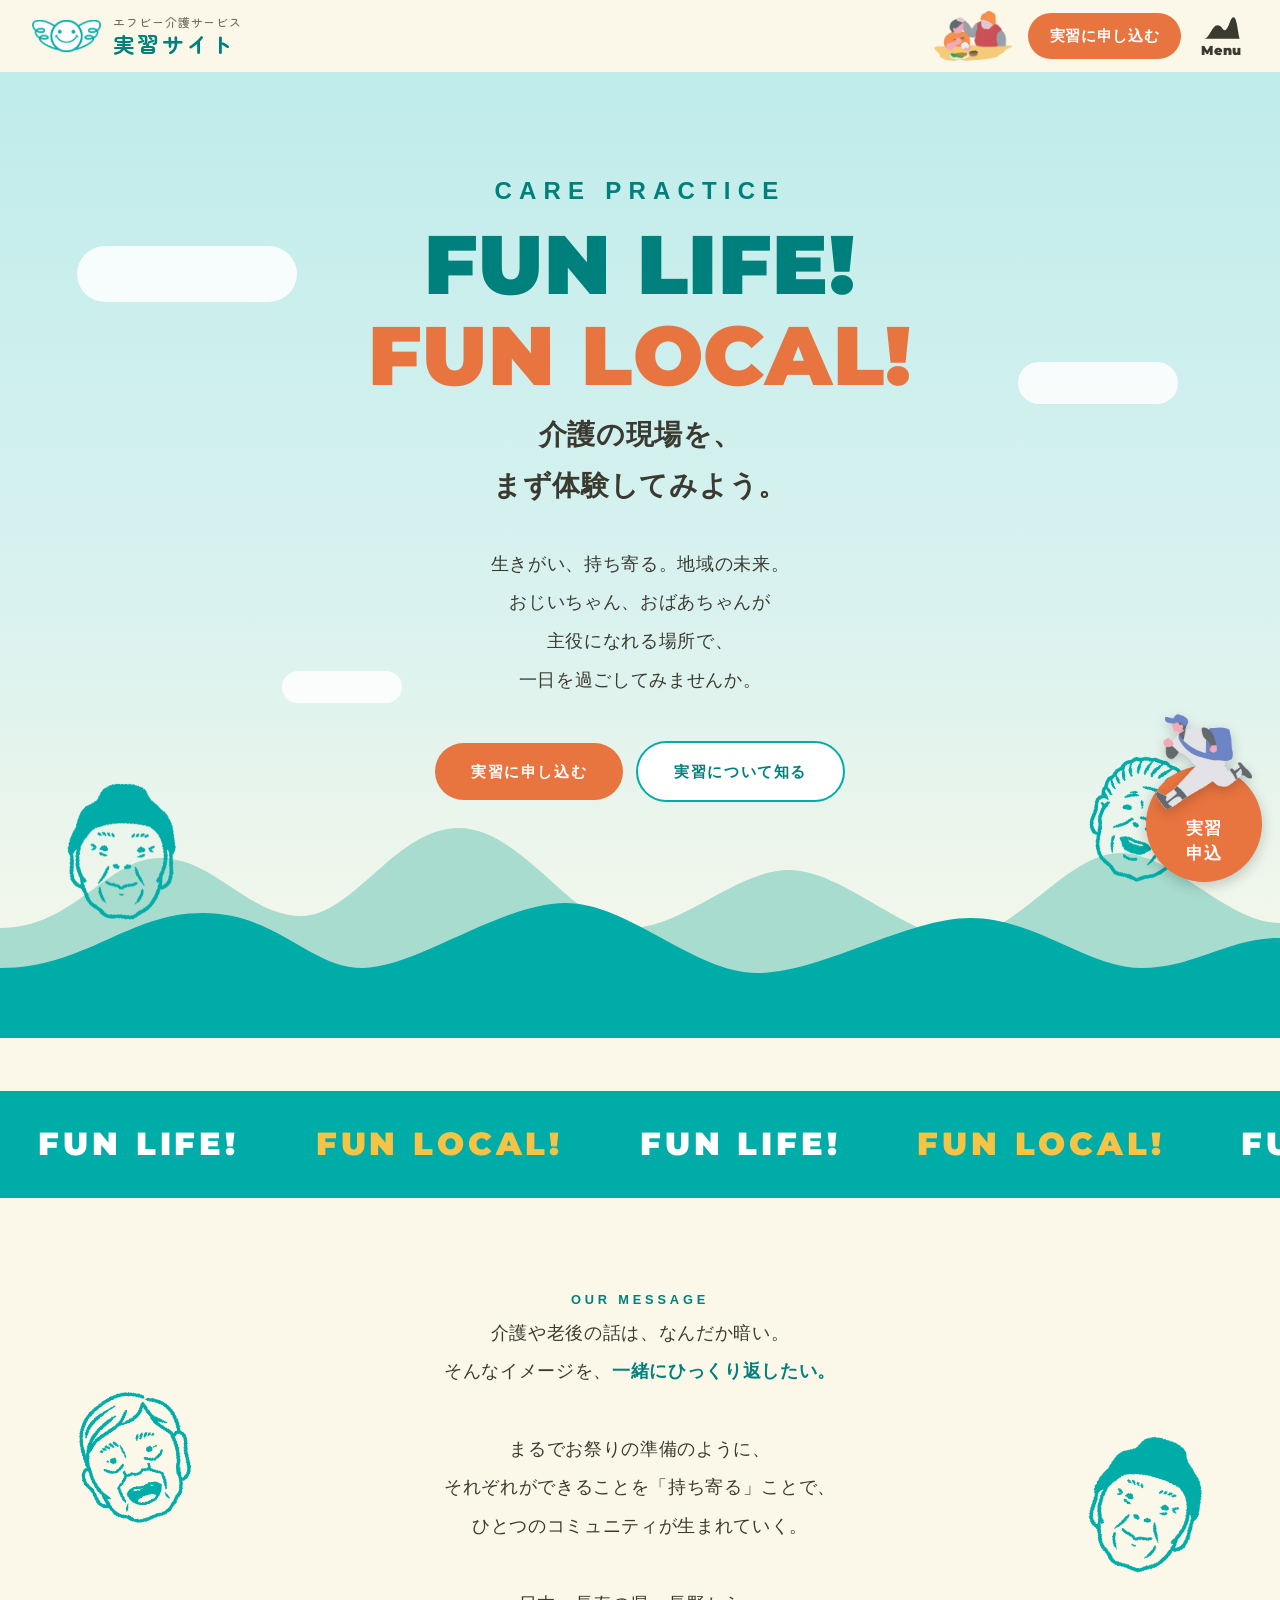
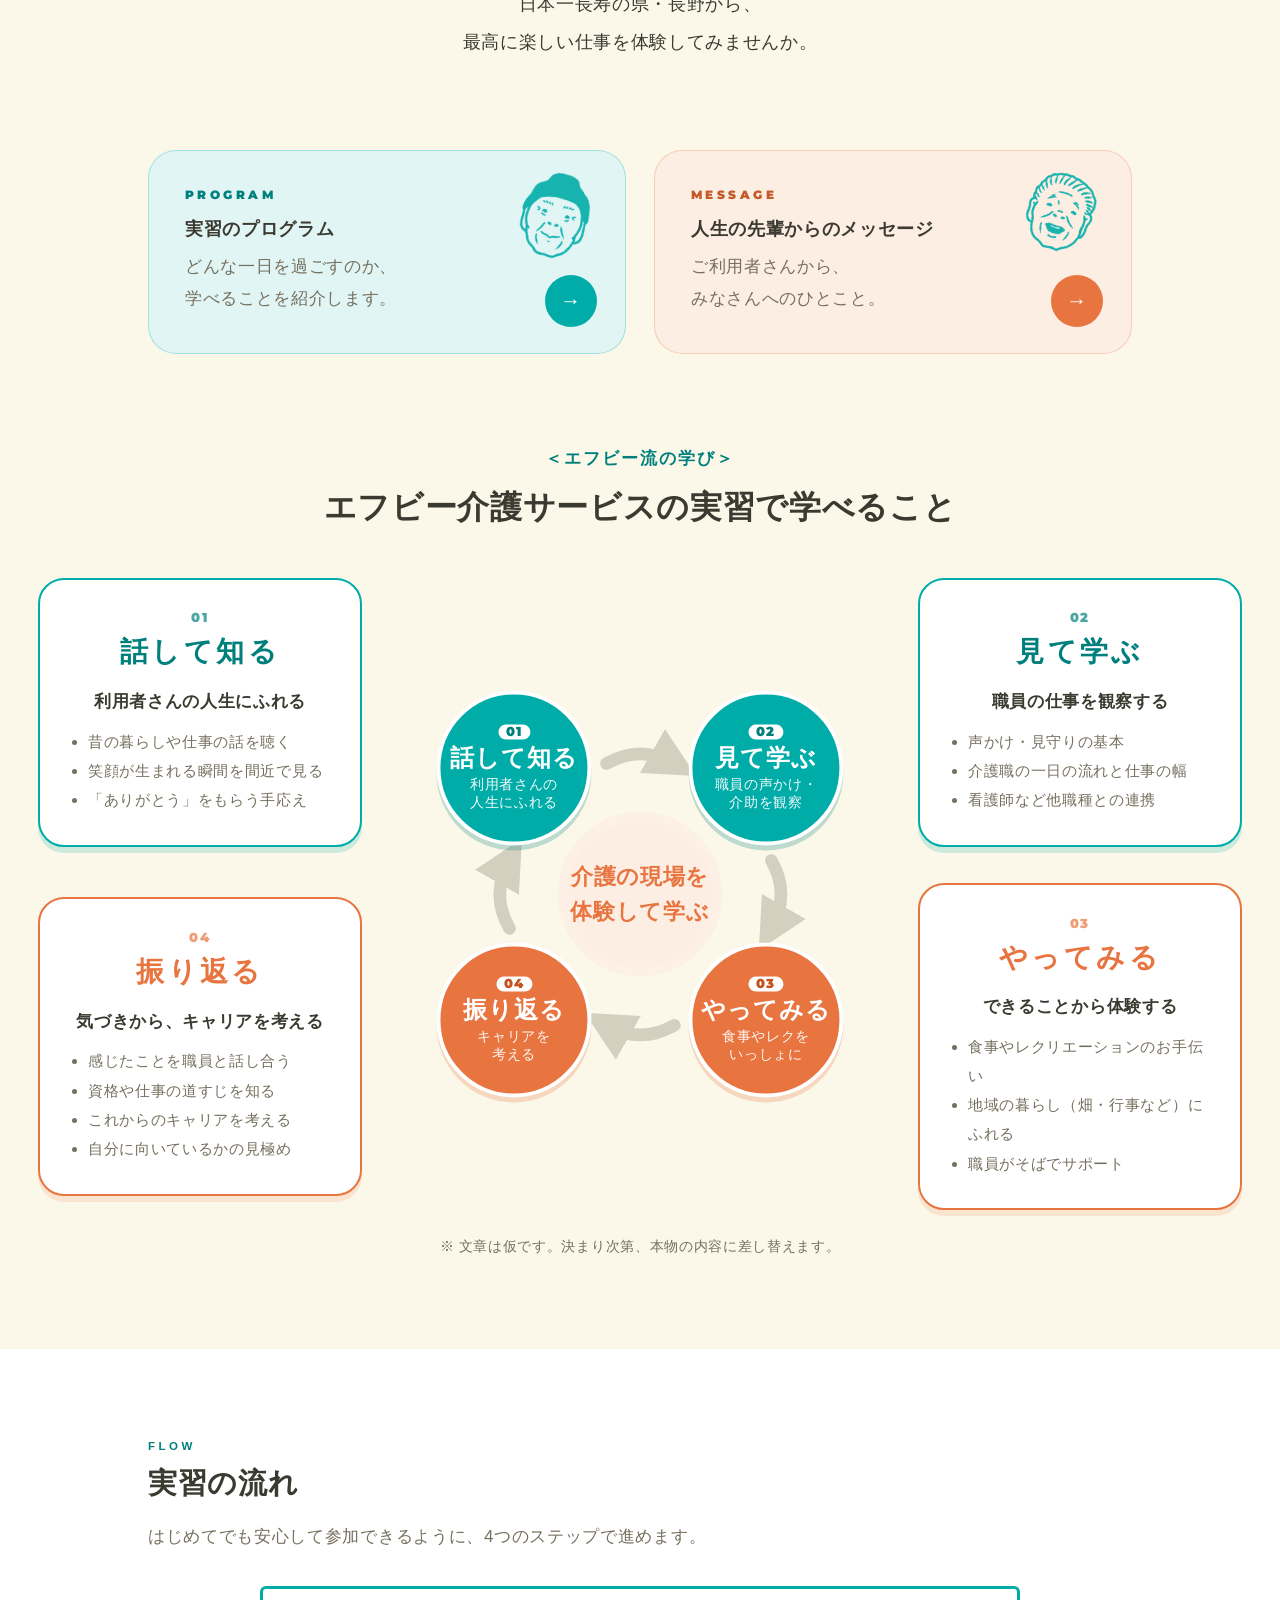
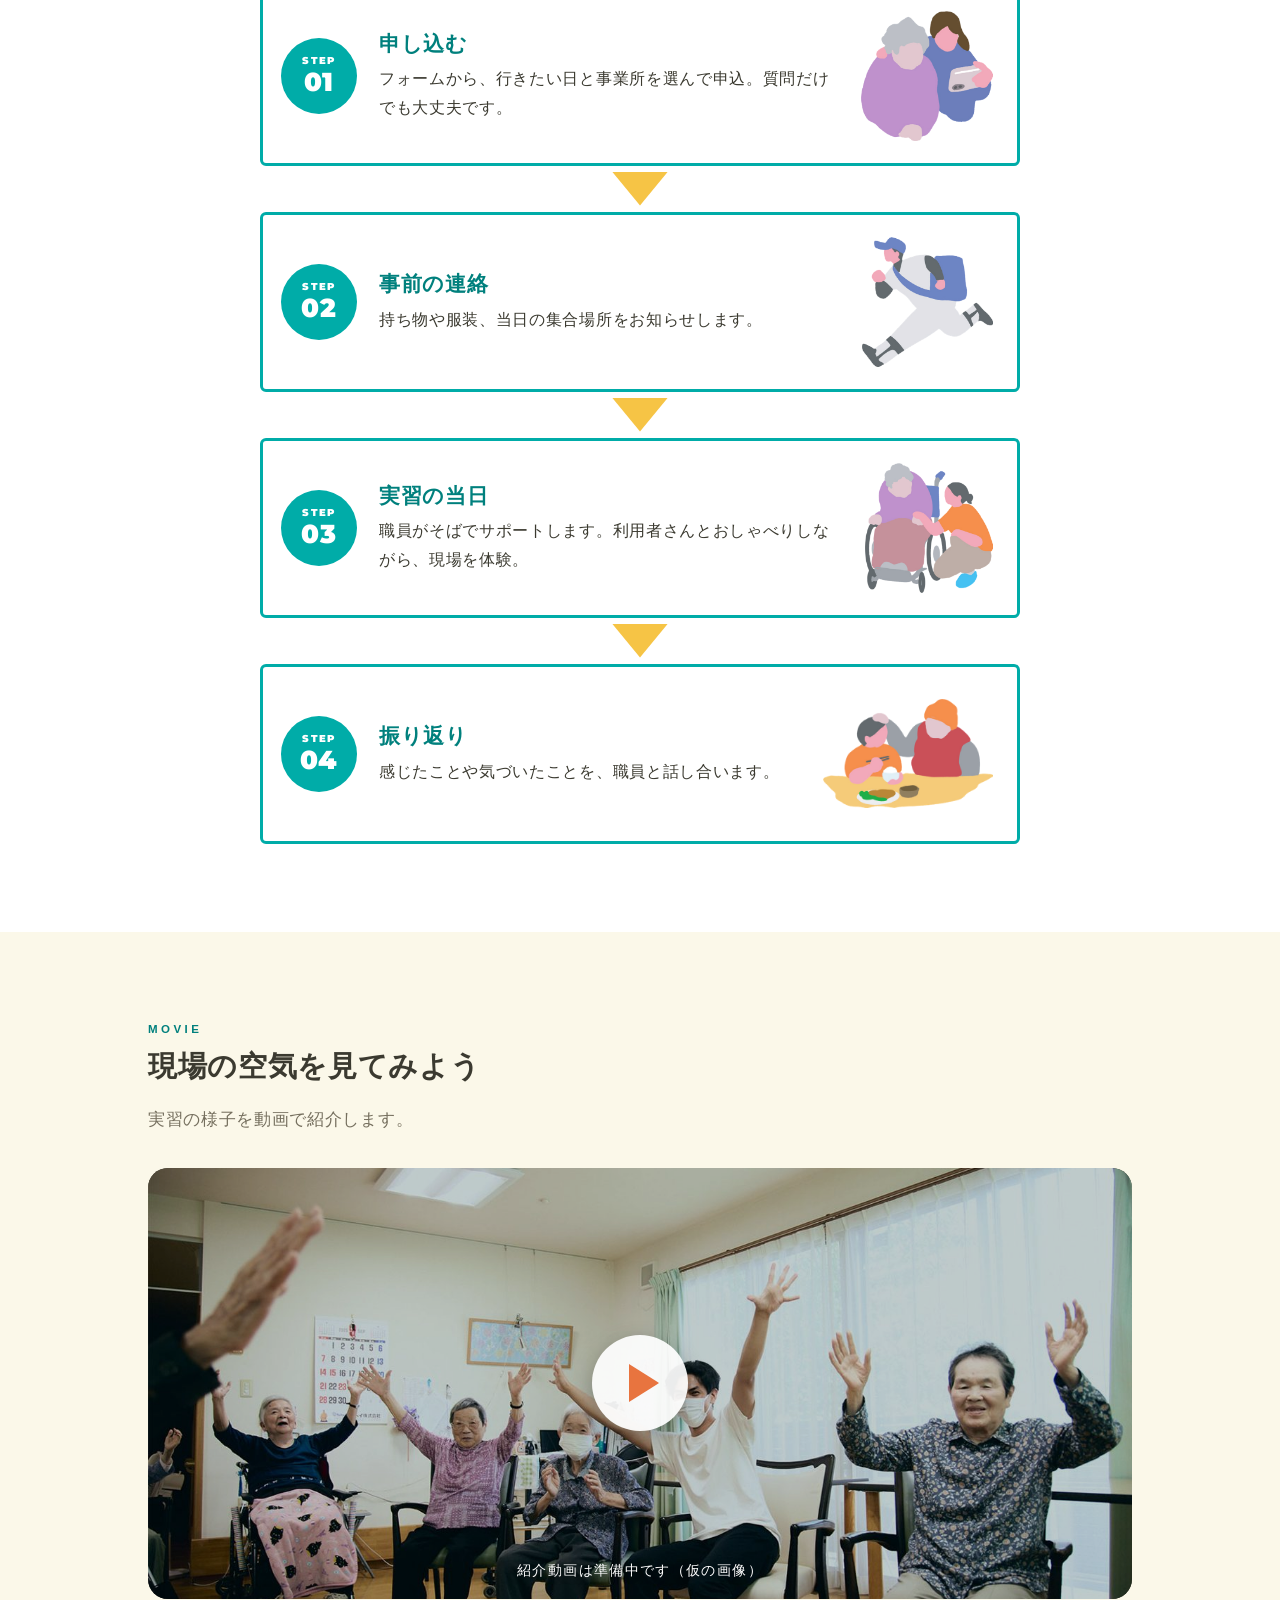
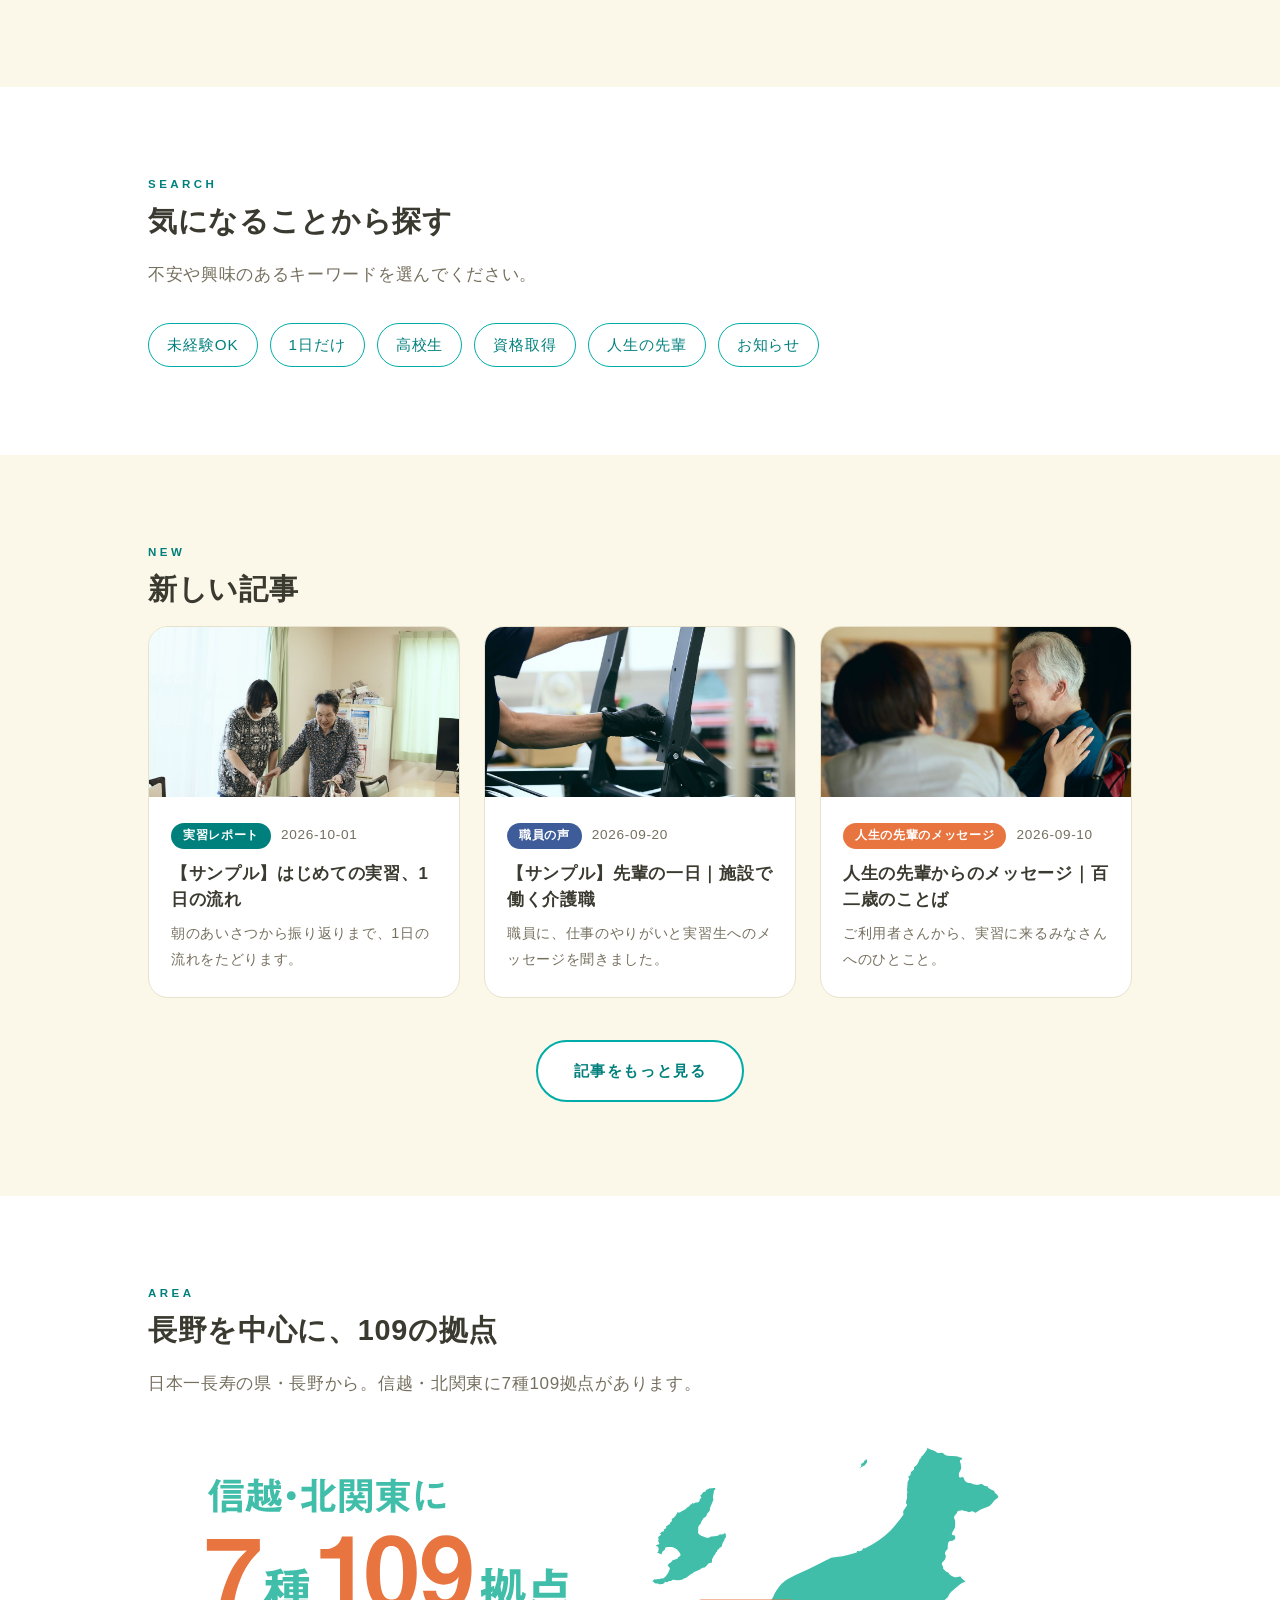
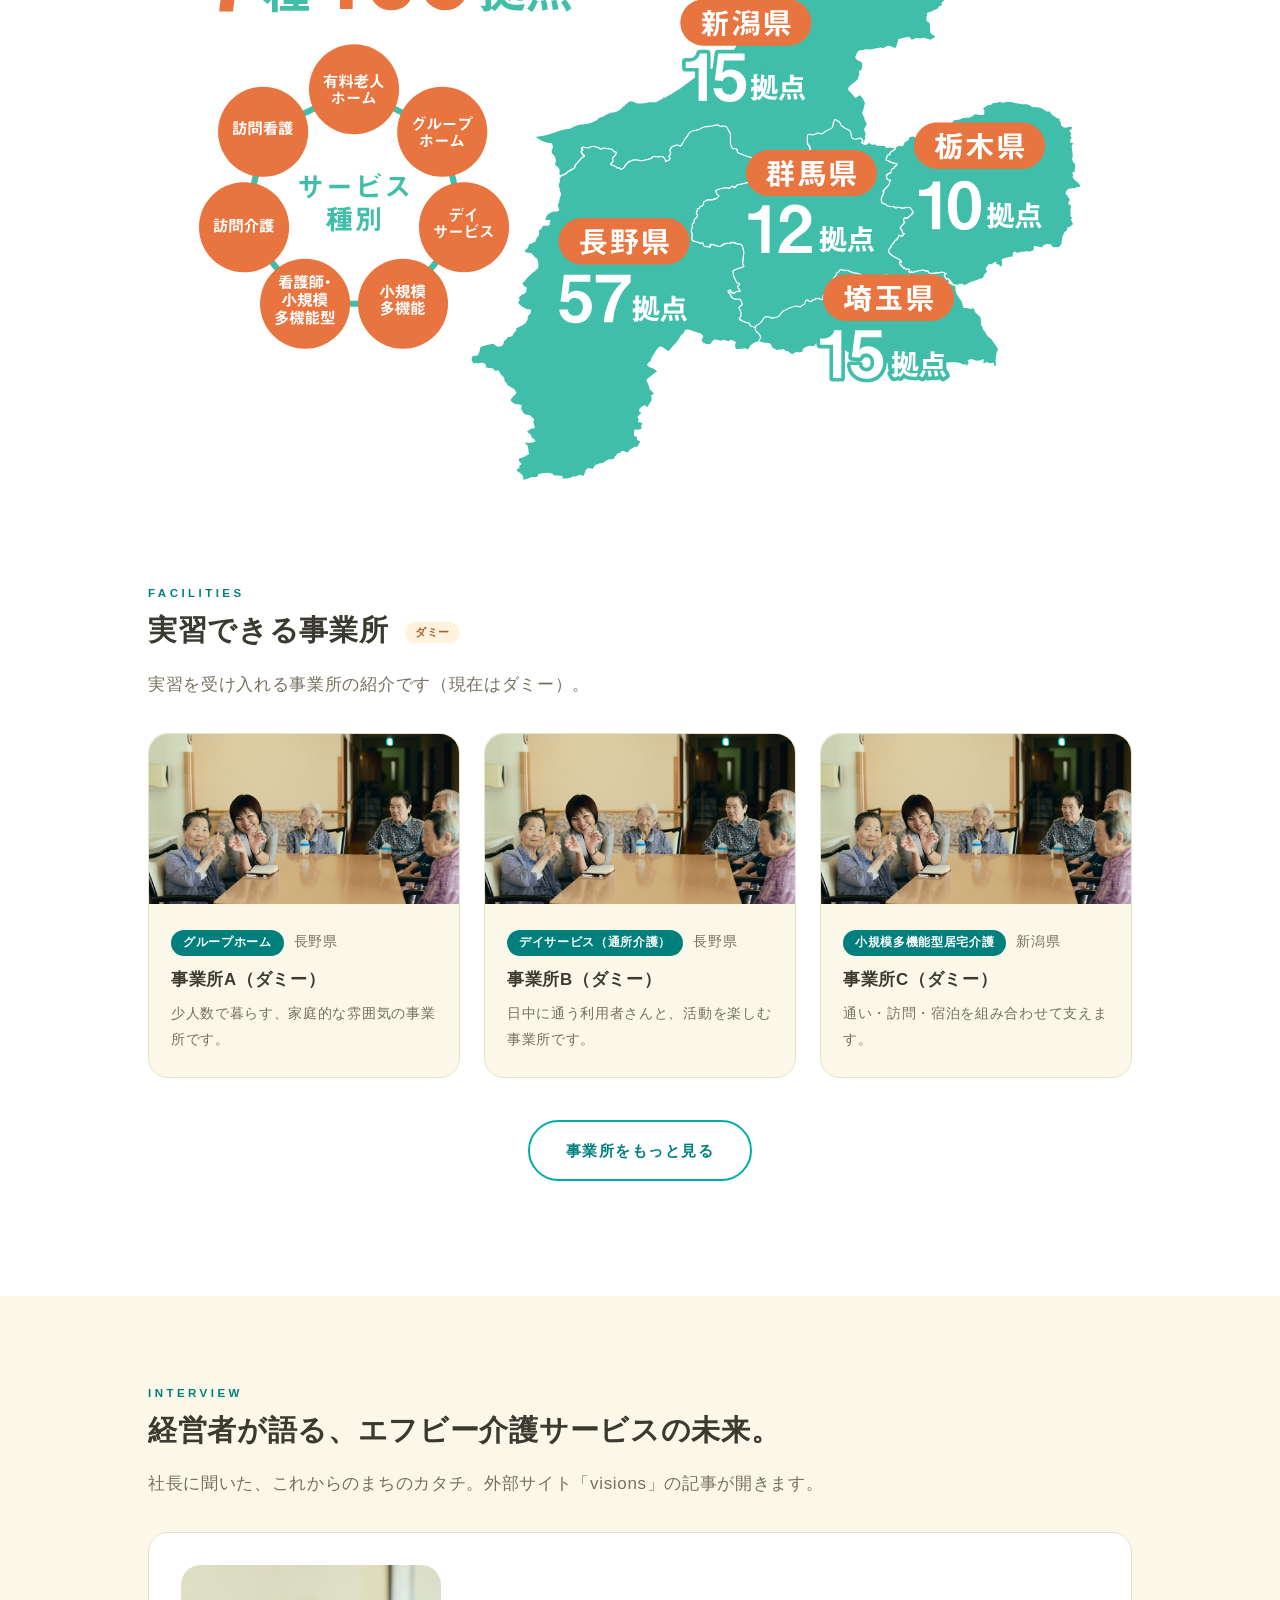
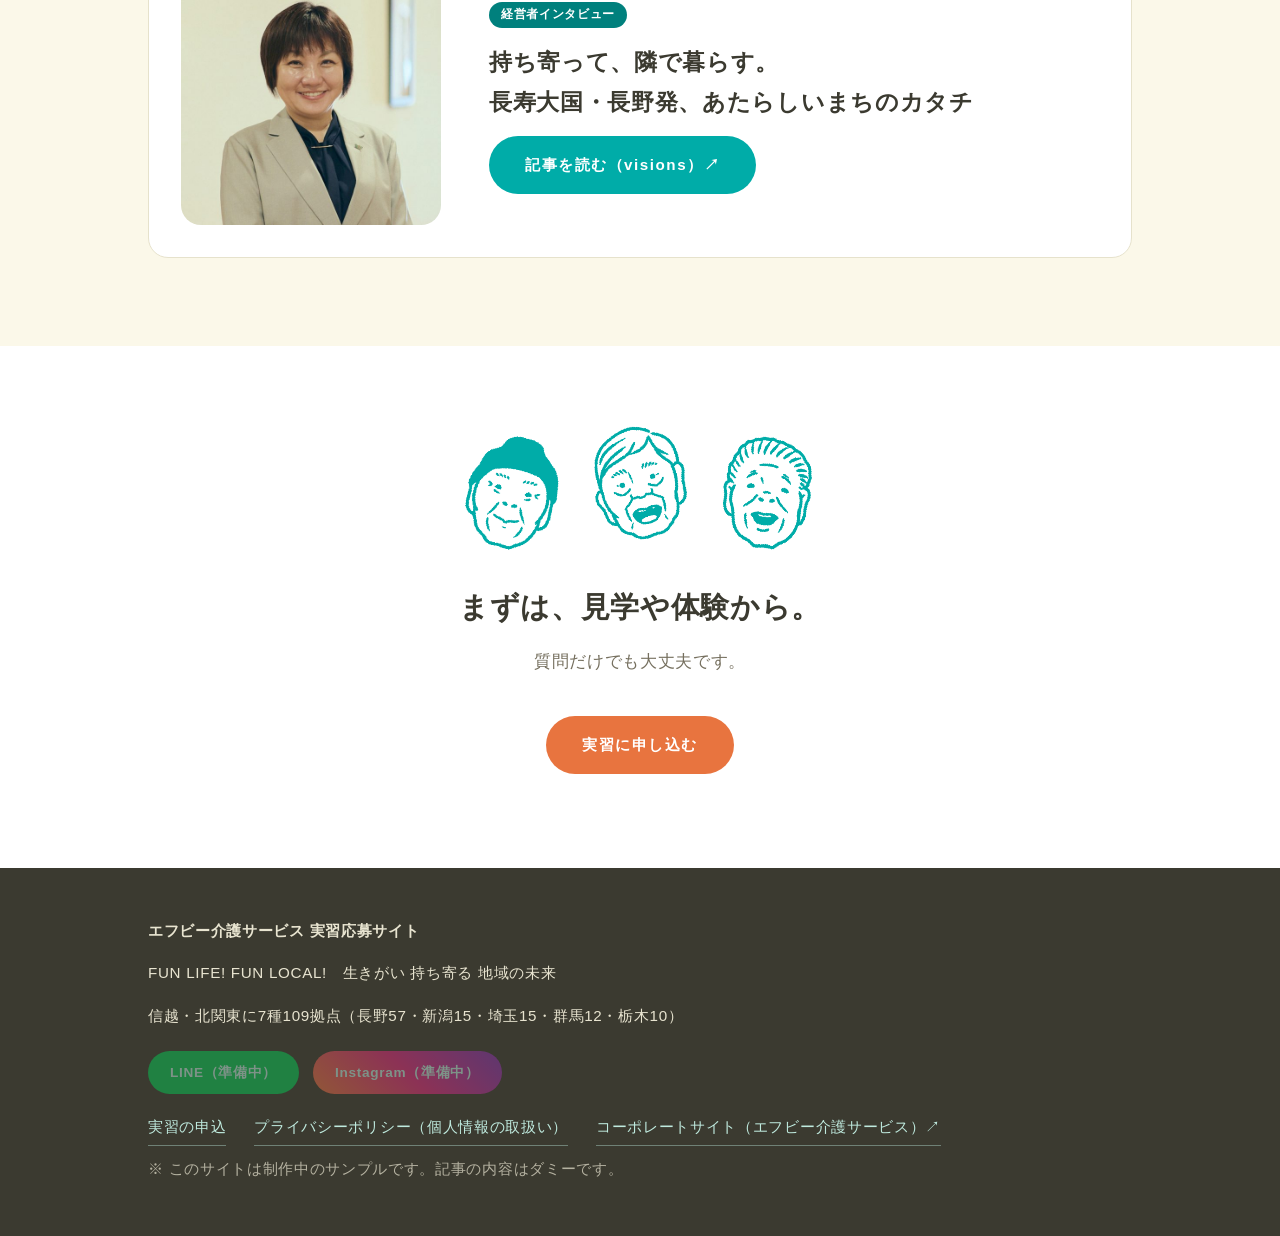
==== index.html @ 3cce030c "振り返るにキャリアを考える内容を追加 Co-Authored-By: Claude Sonnet 5.5 <noreply@anthropic.com> Claude-Session: https:/" ====
<!doctype html><html lang="ja"><head><meta charset="utf-8"><meta name="viewport" content="width=device-width,initial-scale=1">
<title>エフビー介護サービス 実習応募サイト</title><link rel="icon" href="data:image/svg+xml,%3Csvg xmlns=%27http://www.w3.org/2000/svg%27 viewBox=%270 0 32 32%27%3E%3Ccircle cx=%2716%27 cy=%2716%27 r=%2716%27 fill=%27%2300aca8%27/%3E%3C/svg%3E"><link rel="preconnect" href="https://fonts.googleapis.com"><link href="https://fonts.googleapis.com/css2?family=Montserrat:wght@900&display=swap" rel="stylesheet"><link href="https://fonts.googleapis.com/css2?family=Zen+Maru+Gothic:wght@500;700&display=swap" rel="stylesheet"><link rel="stylesheet" href="css/style.css"></head><body>
<section class="hero"><img class="deco d-hero1" src="img/senpai1.png" alt=""><img class="deco d-hero2" src="img/senpai3.png" alt=""><span class="cloud c1"></span><span class="cloud c2"></span><span class="cloud c3"></span><div class="wrap">
<div class="eyebrow">CARE PRACTICE</div>
<div class="fun"><span>FUN LIFE!</span><br><span class="l2">FUN LOCAL!</span></div>
<h1>介護の現場を、<br>まず体験してみよう。</h1>
<p class="msg">生きがい、持ち寄る。地域の未来。<br>おじいちゃん、おばあちゃんが<br>主役になれる場所で、<br>一日を過ごしてみませんか。</p>
<a class="btn orange" href="apply.html">実習に申し込む</a> <a class="btn ghost" href="about.html">実習について知る</a></div>
<svg class="mt-bg" viewBox="0 0 1200 230" preserveAspectRatio="none" aria-hidden="true"><path d="M0 230V120C70 120 100 50 150 50S230 105 280 108S370 20 430 20S540 120 590 120S690 62 740 62S850 130 900 130S1000 45 1050 45S1150 115 1200 115V230Z" fill="#a8dccf"/><path d="M0 230V160C80 160 120 105 190 105S290 160 340 160S470 95 530 95S650 165 710 165S850 110 910 110S1020 160 1070 160S1150 130 1200 130V230Z" fill="#00aca8"/></svg></section>
<div class="band" aria-hidden="true"><div><span>FUN LIFE!</span><span>FUN LOCAL!</span><span>FUN LIFE!</span><span>FUN LOCAL!</span><span>FUN LIFE!</span><span>FUN LOCAL!</span><span>FUN LIFE!</span><span>FUN LOCAL!</span></div></div>
<section class="block rel"><img class="deco d-mis1" src="img/senpai2.png" alt=""><img class="deco d-mis2" src="img/senpai1.png" alt=""><div class="wrap mission"><div class="eyebrow">OUR MESSAGE</div>
<p>介護や老後の話は、なんだか暗い。<br>そんなイメージを、<b>一緒にひっくり返したい。</b></p><br>
<p>まるでお祭りの準備のように、<br>それぞれができることを「持ち寄る」ことで、<br>ひとつのコミュニティが生まれていく。</p><br>
<p>日本一長寿の県・長野から、<br>最高に楽しい仕事を体験してみませんか。</p></div></section>
<section class="block"><div class="wrap"><div class="pick"><a href="about.html" class="pk pk1"><small>PROGRAM</small><b>実習のプログラム</b><span>どんな一日を過ごすのか、<br>学べることを紹介します。</span><i class="go" aria-hidden="true">→</i><img src="img/senpai1.png" alt=""></a><a href="articles.html?cat=人生の先輩のメッセージ" class="pk pk2"><small>MESSAGE</small><b>人生の先輩からのメッセージ</b><span>ご利用者さんから、<br>みなさんへのひとこと。</span><i class="go" aria-hidden="true">→</i><img src="img/senpai3.png" alt=""></a></div></div></section>
<section class="block rel" id="learn"><div class="wrap wide">
<p class="lh-sub">＜エフビー流の学び＞</p><h2 class="lh-ttl">エフビー介護サービスの実習で学べること</h2>
<div class="learn">
<div class="lcycle rv" aria-label="実習の学びの流れ"><svg viewBox="0 0 100 100" aria-hidden="true"><defs><marker id="ah" viewBox="0 0 10 10" refX="5" refY="5" markerWidth="4" markerHeight="4" orient="auto"><path d="M0 0L10 5L0 10Z" fill="#d3d0c0"/></marker></defs>
<g fill="none" stroke="#d3d0c0" stroke-width="2.6" stroke-linecap="round" marker-end="url(#ah)"><path d="M43 23Q50 19 57 23" marker-end="url(#ah)"/><path d="M77 43Q81 50 77 57" marker-end="url(#ah)"/><path d="M57 77Q50 81 43 77" marker-end="url(#ah)"/><path d="M23 57Q19 50 23 43" marker-end="url(#ah)"/></g></svg>
<div class="lcore"><b>介護の現場を<br>体験して学ぶ</b></div>
<span class="lc lc1"><i>01</i><b>話して知る</b><small>利用者さんの<br>人生にふれる</small></span><span class="lc lc2"><i>02</i><b>見て学ぶ</b><small>職員の声かけ・<br>介助を観察</small></span><span class="lc lc3"><i>03</i><b>やってみる</b><small>食事やレクを<br>いっしょに</small></span><span class="lc lc4"><i>04</i><b>振り返る</b><small>キャリアを<br>考える</small></span></div>
<div class="lbox lb-t rv b1"><h3><i>01</i>話して知る</h3><p class="lq">利用者さんの人生にふれる</p><ul><li>昔の暮らしや仕事の話を聴く</li><li>笑顔が生まれる瞬間を間近で見る</li><li>「ありがとう」をもらう手応え</li></ul></div><div class="lbox lb-t rv b2"><h3><i>02</i>見て学ぶ</h3><p class="lq">職員の仕事を観察する</p><ul><li>声かけ・見守りの基本</li><li>介護職の一日の流れと仕事の幅</li><li>看護師など他職種との連携</li></ul></div><div class="lbox lb-o rv b3"><h3><i>03</i>やってみる</h3><p class="lq">できることから体験する</p><ul><li>食事やレクリエーションのお手伝い</li><li>地域の暮らし（畑・行事など）にふれる</li><li>職員がそばでサポート</li></ul></div><div class="lbox lb-o rv b4"><h3><i>04</i>振り返る</h3><p class="lq">気づきから、キャリアを考える</p><ul><li>感じたことを職員と話し合う</li><li>資格や仕事の道すじを知る</li><li>これからのキャリアを考える</li><li>自分に向いているかの見極め</li></ul></div>
</div><p class="center" style="color:var(--sub);font-size:.85rem;margin-top:24px">※ 文章は仮です。決まり次第、本物の内容に差し替えます。</p></div></section>
<section class="block alt rel" id="flow"><div class="wrap"><h2 class="sec"><small>FLOW</small>実習の流れ</h2><p class="lead">はじめてでも安心して参加できるように、4つのステップで進めます。</p><ol class="flow"><li class="step"><div class="badge"><small>STEP</small>01</div><div class="st-body"><h3>申し込む</h3><p>フォームから、行きたい日と事業所を選んで申込。質問だけでも大丈夫です。</p></div><img class="ill" src="img/step1.png" alt="スマートフォンを見ながら話す利用者さんと職員"></li><li class="arrow" aria-hidden="true"></li><li class="step"><div class="badge"><small>STEP</small>02</div><div class="st-body"><h3>事前の連絡</h3><p>持ち物や服装、当日の集合場所をお知らせします。</p></div><img class="ill" src="img/step2.png" alt="リュックを背負って出かける実習生"></li><li class="arrow" aria-hidden="true"></li><li class="step"><div class="badge"><small>STEP</small>03</div><div class="st-body"><h3>実習の当日</h3><p>職員がそばでサポートします。利用者さんとおしゃべりしながら、現場を体験。</p></div><img class="ill" src="img/step3.png" alt="車いすの利用者さんに寄りそう職員"></li><li class="arrow" aria-hidden="true"></li><li class="step"><div class="badge"><small>STEP</small>04</div><div class="st-body"><h3>振り返り</h3><p>感じたことや気づいたことを、職員と話し合います。</p></div><img class="ill" src="img/step4.png" alt="食卓を囲んで話す利用者さんと職員"></li></ol></div></section>
<section class="block"><div class="wrap"><h2 class="sec"><small>MOVIE</small>現場の空気を見てみよう</h2><p class="lead">実習の様子を動画で紹介します。</p><div class="video ph"><img src="img/photo-hands.jpg" alt="みんなで手を上げて体を動かす実習の様子（仮の画像）"><span class="play" aria-hidden="true"></span><span class="vcap">紹介動画は準備中です（仮の画像）</span></div></div></section>
<section class="block alt"><div class="wrap"><h2 class="sec"><small>SEARCH</small>気になることから探す</h2><p class="lead">不安や興味のあるキーワードを選んでください。</p><div class="tags" id="tags"></div></div></section>
<section class="block"><div class="wrap"><h2 class="sec"><small>NEW</small>新しい記事</h2><div class="grid" id="list"></div><p class="center mt"><a class="btn ghost" href="articles.html">記事をもっと見る</a></p></div></section>
<section class="block alt"><div class="wrap"><h2 class="sec"><small>AREA</small>長野を中心に、109の拠点</h2><p class="lead">日本一長寿の県・長野から。信越・北関東に7種109拠点があります。</p>
<figure class="area-fig"><img src="img/area-map.svg" alt="エフビー介護サービスの活動拠点。信越・北関東に7種109拠点。新潟県15、長野県57、群馬県12、栃木県10、埼玉県15拠点。サービスは有料老人ホーム、グループホーム、デイサービス、小規模多機能、看護師・小規模多機能型、訪問介護、訪問看護の7種類。"></figure></div></section>
<section class="block alt"><div class="wrap"><h2 class="sec"><small>FACILITIES</small>実習できる事業所 <span class="dummy">ダミー</span></h2><p class="lead">実習を受け入れる事業所の紹介です（現在はダミー）。</p><div class="grid" id="fac"></div><p class="center mt"><a class="btn ghost" href="facilities.html">事業所をもっと見る</a></p></div></section>
<section class="block rel" id="interview"><div class="wrap"><h2 class="sec"><small>INTERVIEW</small>経営者が語る、エフビー介護サービスの未来。</h2>
<p class="lead">社長に聞いた、これからのまちのカタチ。外部サイト「visions」の記事が開きます。</p>
<a class="iv" href="https://www.vision-community.jp/articles/58102d0c-9da2-4661-a0a1-ddda64720cd3" target="_blank" rel="noopener"><img src="img/ceo.jpg" alt="エフビー介護サービス 社長の柳澤 美穂さん"><div class="iv-body"><span class="label">経営者インタビュー</span><h3>持ち寄って、隣で暮らす。<br>長寿大国・長野発、あたらしいまちのカタチ</h3><span class="btn">記事を読む（visions）↗</span></div></a></div></section>
<section class="block alt rel"><div class="wrap center"><div class="trio" aria-hidden="true"><img src="img/senpai1.png" alt=""><img src="img/senpai2.png" alt=""><img src="img/senpai3.png" alt=""></div><h2 class="sec">まずは、見学や体験から。</h2><p class="lead">質問だけでも大丈夫です。</p><a class="btn orange" href="apply.html">実習に申し込む</a></div></section>
<script src="js/config.js"></script><script src="js/articles-data.js"></script><script src="js/site.js"></script><script>layout();(async()=>{const a=await loadArticles();document.getElementById("list").innerHTML=a.slice(0,3).map(card).join("");const t=[...new Set(a.flatMap(x=>x.tags||[]))];fillFac("fac",3);document.getElementById("tags").innerHTML=t.map(x=>`<a class="tag" href="articles.html?tag=${encodeURIComponent(x)}">${esc(x)}</a>`).join("");})();</script></body></html>
---- css/style.css ----
/* 余白を大きく、行間を広く。参考：息を吸える余白感（suu-haa.jp）。色はエフビーのロゴ色 */
:root{
  --mint:#00aca8;--mint-d:#00807d;--mint-l:#e0f5f4;
  --cream:#fbf8e9;--ink:#3b3a30;--sub:#756f5e;--accent:#e8743f;--sun:#f6c445;--line:#e6e2cc;
  --r:20px;--gap:clamp(48px,7vw,88px);
}
*{box-sizing:border-box}
html{scroll-behavior:smooth}
body{margin:0;font-family:"游ゴシック体","Yu Gothic",YuGothic,"Hiragino Kaku Gothic ProN","Noto Sans JP",sans-serif;font-weight:400;color:var(--ink);background:var(--cream);font-size:17px;line-height:1.95;letter-spacing:.04em}
img{max-width:100%}a{color:var(--mint-d)}
p{margin:0 0 1.2em}
.wrap{max-width:1040px;margin:0 auto;padding:0 28px}
/* header */
header.site{position:sticky;top:0;z-index:20;background:rgba(251,248,233,.94);backdrop-filter:blur(6px)}
header.site .wrap{display:flex;align-items:center;gap:20px;min-height:72px;flex-wrap:wrap;padding-top:6px;padding-bottom:6px}
.logo{font-weight:700;color:var(--mint-d);text-decoration:none;font-size:.95rem;display:flex;align-items:center;gap:12px;line-height:1.4}
.logo img{height:34px;width:auto}
.crumb{font-size:.85rem;color:var(--sub);padding:20px 0 24px}
/* hero */
.hero{position:relative;overflow:hidden;background:linear-gradient(#bfeceb,#d9f2ef 55%,var(--cream));padding:clamp(56px,8vw,96px) 0 clamp(170px,21vw,230px);text-align:center}
.hero svg.mt-bg{position:absolute;left:0;bottom:0;width:100%;height:clamp(150px,20vw,230px)}
.hero .cloud{position:absolute;background:#fff;border-radius:99px;opacity:.85}
.hero .c1{width:220px;height:56px;left:6%;top:18%}.hero .c2{width:160px;height:42px;right:8%;top:30%}.hero .c3{width:120px;height:32px;left:22%;top:62%}
.hero .wrap{position:relative;z-index:1}
.eyebrow{letter-spacing:.3em;color:var(--mint-d);font-weight:700;font-size:.8rem}
.fun{font-family:Montserrat,sans-serif;font-size:clamp(2.4rem,9vw,5.2rem);line-height:1.1;font-weight:900;letter-spacing:.01em;margin:.5em 0 .1em;color:var(--mint-d)}
.fun span{display:inline-block}.fun .l2{color:var(--accent)}
.hero h1{font-size:clamp(1.3rem,3.2vw,1.75rem);line-height:1.8;margin:0 0 1.2em;font-weight:700}
.hero p.msg{font-size:1.1rem;line-height:2.2;margin:0 auto 2em;max-width:30em}
.btn{display:inline-block;background:var(--mint);color:#fff;padding:14px 36px;border-radius:99px;font-weight:700;text-decoration:none;border:0;cursor:pointer;font-size:.95rem;letter-spacing:.1em;margin:6px 4px}
.btn.orange{background:var(--accent)}.btn.ghost{background:#fff;color:var(--mint-d);border:2px solid var(--mint)}
/* sections */
section.block{padding:var(--gap) 0 0}section.block:last-of-type{padding-bottom:var(--gap)}
section.block.alt{background:#fff;padding-bottom:var(--gap);margin-top:var(--gap)}
section.block.alt+section.block{padding-top:var(--gap)}
.page{padding-bottom:var(--gap)}
h2.sec{font-size:clamp(1.4rem,3vw,1.8rem);line-height:1.6;margin:0 0 .5em;font-weight:700}
h2.sec small{display:block;color:var(--mint-d);font-size:.72rem;letter-spacing:.3em;margin-bottom:.4em}
h2.sec.mt{margin-top:clamp(48px,7vw,80px)}
.lead{color:var(--sub);margin:0 0 32px}
.grid{display:grid;gap:28px 24px;grid-template-columns:repeat(auto-fill,minmax(290px,1fr))}
.card{background:#fff;border-radius:var(--r);overflow:hidden;text-decoration:none;color:inherit;display:block;border:1px solid var(--line)}
section.alt .card{background:var(--cream)}
a.card:hover{transform:translateY(-4px);transition:.2s}
.card .thumb{height:170px;display:flex;align-items:center;justify-content:center;font-size:2.6rem;background:var(--mint-l)}
.card .thumb img{width:100%;height:100%;object-fit:cover}.card .thumb.ph{padding:0}
.card .body{padding:20px 22px 24px}.card h3{font-size:1.05rem;margin:.6em 0 .4em;line-height:1.6}
.card .body p{line-height:1.8;font-size:.95rem}
.label{display:inline-block;font-size:.78rem;font-weight:700;color:#fff;padding:1px 12px;border-radius:99px;background:var(--mint-d);line-height:1.9}
.label.l-voice{background:#3e5c9a}.label.l-senpai{background:var(--accent)}.label.l-news{background:#8a8a8a}
.date{color:var(--sub);font-size:.85rem;margin-left:10px}
.tags{display:flex;gap:12px;flex-wrap:wrap}.tag{border:1.5px solid var(--mint);background:#fff;color:var(--mint-d);padding:6px 18px;border-radius:99px;font-size:.95rem;cursor:pointer;text-decoration:none;font-family:inherit;letter-spacing:.06em}
.tag.on,.tag:hover{background:var(--mint);color:#fff}
.steps{display:grid;gap:24px;grid-template-columns:repeat(auto-fit,minmax(200px,1fr));padding:0;margin:0;list-style:none;counter-reset:s}
.steps li{background:var(--cream);border-radius:var(--r);padding:24px 22px 26px;border:1px solid var(--line);line-height:1.9}
.steps li:before{counter-increment:s;content:counter(s);display:flex;width:40px;height:40px;border-radius:50%;background:var(--mint);color:#fff;font-weight:700;align-items:center;justify-content:center;margin-bottom:14px}
.nums{display:grid;grid-template-columns:repeat(auto-fit,minmax(140px,1fr));gap:24px;text-align:center}
.nums div{background:#fff;border-radius:var(--r);padding:22px 14px;border:1px solid var(--line);line-height:1.6}.nums b{display:block;font-size:2.4rem;color:var(--mint-d);font-weight:700}
.pick{display:grid;gap:28px;grid-template-columns:repeat(auto-fit,minmax(300px,1fr))}
.pick a{border-radius:var(--r);padding:32px 30px;text-decoration:none;color:#fff;background:linear-gradient(135deg,var(--mint),var(--mint-d));line-height:1.9}
.pick a:nth-child(2){background:linear-gradient(135deg,#f6a57f,var(--accent))}.pick a b{font-size:1.15rem;display:block;margin-bottom:.4em}
/* FUN band */
.band{font-family:Montserrat,sans-serif;overflow:hidden;white-space:nowrap;background:var(--mint);color:#fff;padding:22px 0;margin-top:calc(var(--gap)*.6);font-weight:900;font-size:clamp(1.3rem,4vw,2rem);letter-spacing:.12em}
.band div{display:inline-block;animation:slide 28s linear infinite}
.band span{margin:0 1.2em}.band span:nth-child(even){color:var(--sun)}
@keyframes slide{to{transform:translateX(-50%)}}
@media(prefers-reduced-motion:reduce){.band div{animation:none}}
.mission{text-align:center;font-size:1.1rem;line-height:2.2}
.mission p{margin:0}.mission b{color:var(--mint-d)}
.video{aspect-ratio:16/7;border-radius:var(--r);background:var(--ink);color:#fff;display:flex;align-items:center;justify-content:center;text-align:center}
.mt{margin-top:36px}.center{text-align:center}
.notice{background:#fff3e0;border:1px dashed var(--accent);border-radius:var(--r);padding:14px 20px;font-size:.95rem;line-height:1.9;margin-bottom:8px}
.dummy{display:inline-block;background:#fff3e0;color:#b25b2a;font-size:.7rem;padding:0 10px;border-radius:99px;margin-left:8px;vertical-align:middle;line-height:1.9}
details{background:#fff;border:1px solid var(--line);border-radius:14px;padding:14px 22px;margin-bottom:14px}summary{cursor:pointer;font-weight:700;line-height:1.9}details p{margin:.8em 0 0}
.article{background:#fff;border-radius:var(--r);padding:clamp(24px,4vw,44px);border:1px solid var(--line);line-height:2}.article h1{font-size:1.5rem;line-height:1.8;margin:.6em 0 1.2em}
table.t{width:100%;border-collapse:collapse;background:#fff;line-height:1.9}.t th,.t td{border:1px solid var(--line);padding:14px 16px;text-align:left;vertical-align:top}.t th{background:var(--mint-l);width:28%;font-weight:700}
form label{display:block;margin:20px 0 6px;font-weight:700}form input,form select,form textarea{width:100%;padding:14px 16px;border:1.5px solid var(--line);border-radius:12px;font:inherit;background:#fff;letter-spacing:.04em}
.search{display:flex;gap:8px;margin-bottom:28px}.search input{flex:1;padding:14px 20px;border-radius:99px;border:1.5px solid var(--line);font:inherit;background:#fff}
.sns{display:flex;gap:14px;flex-wrap:wrap;margin-top:20px}.sns a{padding:8px 22px;border-radius:99px;color:#fff;text-decoration:none;font-weight:700;font-size:.85rem}
.sns .line{background:#06c755}.sns .insta{background:linear-gradient(45deg,#e8743f,#dd2a7b,#8134af)}.sns a.off{opacity:.5;pointer-events:none}
.contact{background:#fff;border:1px solid var(--line);border-radius:var(--r);padding:24px 26px;margin-top:40px;line-height:1.9}
footer.site{background:var(--ink);color:#e8e4d0;padding:48px 0 40px;font-size:.95rem;line-height:2}footer.site a{color:#bfeade}
footer.site p{margin:0 0 .8em}
.fab{position:fixed;right:18px;bottom:18px;z-index:30;width:86px;height:86px;border-radius:50%;background:var(--accent);color:#fff;font-weight:700;font-size:.75rem;text-align:center;display:flex;align-items:center;justify-content:center;text-decoration:none;box-shadow:0 4px 14px rgba(0,0,0,.2);line-height:1.5;letter-spacing:.05em}
@media(max-width:640px){body{font-size:16px}.wrap{padding:0 22px}.fab{width:72px;height:72px}}
/* 実習の流れ（枠・矢印・STEP番号） */
.flow{list-style:none;margin:0 auto;padding:0;max-width:760px}
.flow li.step{display:flex;align-items:center;gap:22px;background:#fff;border:3px solid var(--mint);border-left-width:3px;border-radius:6px;padding:22px 24px;position:relative}
.flow .ill{height:130px;width:auto;max-width:170px;object-fit:contain;flex:none}
.flow .st-body{flex:1}.flow h3{margin:0 0 .3em;font-size:1.3rem;color:var(--mint-d);line-height:1.5}.flow p{margin:0;font-size:1rem;line-height:1.8}
.flow .badge{flex:none;width:76px;height:76px;border-radius:50%;background:var(--mint);color:#fff;font-weight:900;font-family:Montserrat,sans-serif;font-size:1.6rem;display:flex;flex-direction:column;align-items:center;justify-content:center;line-height:1;margin-left:-6px}
.flow .badge small{font-size:.6rem;letter-spacing:.15em;margin-bottom:3px}
.flow li.arrow{height:34px;margin:0 auto;width:56px;background:var(--sun);clip-path:polygon(0 0,100% 0,50% 100%);margin-top:6px;margin-bottom:6px}
/* 余白のイラスト */
.rel{position:relative}
.deco{position:absolute;z-index:0;pointer-events:none;width:clamp(70px,9vw,130px);height:auto}
.d-hero1{left:5%;bottom:clamp(60px,9vw,120px);transform:rotate(-8deg);z-index:2}
.d-hero2{right:6%;bottom:clamp(90px,12vw,170px);transform:rotate(7deg);z-index:2}
.d-mis1{left:6%;top:50%;transform:translateY(-30%) rotate(-6deg)}
.d-mis2{right:6%;top:60%;transform:translateY(-30%) rotate(8deg)}
.trio{display:flex;justify-content:center;gap:clamp(12px,3vw,32px);margin-bottom:32px}
.trio img{width:clamp(64px,9vw,96px);height:auto}.trio img:nth-child(2){transform:translateY(-10px) rotate(-4deg)}.trio img:nth-child(1){transform:rotate(5deg)}.trio img:nth-child(3){transform:rotate(-6deg)}
@media(max-width:760px){
 .flow li.step{flex-wrap:wrap;gap:14px;padding:20px 18px}.flow .st-body{flex:1 1 0;min-width:0}.flow .ill{order:3;flex:0 0 100%;width:100%;height:120px;max-width:none}.flow .badge{width:64px;height:64px;font-size:1.3rem;margin-left:0}
 .d-mis1,.d-mis2{display:none}.d-hero1{left:3%}.d-hero2{right:3%}
}

.iv{display:flex;gap:clamp(20px,4vw,48px);align-items:center;background:#fff;border:1px solid var(--line);border-radius:var(--r);padding:clamp(20px,3vw,32px);text-decoration:none;color:inherit}
.iv img{width:clamp(130px,26vw,260px);aspect-ratio:1;object-fit:cover;border-radius:var(--r);flex:none}
.iv-body{min-width:0}.iv h3{font-size:clamp(1.1rem,2.4vw,1.45rem);line-height:1.7;margin:.6em 0}.iv p{color:var(--sub);margin:0 0 1em}.iv .btn{margin:0}
@media(max-width:640px){.iv{flex-direction:column;align-items:stretch}.iv img{width:100%;max-height:260px;aspect-ratio:auto}}

/* メニュー（右からスライド） */
header.site .wrap{justify-content:space-between}
.hbtns{display:flex;align-items:center;gap:14px;margin-left:auto}
.hbtns .cta{background:var(--accent);color:#fff;font-weight:700;padding:8px 22px;border-radius:99px;text-decoration:none;font-size:.95rem}
.menubtn{background:none;border:0;cursor:pointer;color:var(--ink);display:flex;flex-direction:column;align-items:center;gap:2px;font-family:Montserrat,sans-serif;font-weight:900;font-size:.8rem;letter-spacing:.05em;padding:4px 6px}
.menubtn svg{width:38px;height:26px}
.menuveil{position:fixed;inset:0;background:rgba(20,40,38,.45);z-index:90}
.menupanel{position:fixed;top:0;right:0;bottom:0;width:min(420px,90vw);background:var(--mp);color:#fff;z-index:100;overflow-y:auto;padding:120px 36px 48px;transform:translateX(100%);transition:transform .3s ease;-webkit-mask:url("data:image/svg+xml,%3Csvg xmlns='http://www.w3.org/2000/svg' viewBox='0 0 420 110' preserveAspectRatio='none'%3E%3Cpath d='M0 110V70C40 70 50 30 90 30S140 66 175 48S200 6 235 6S285 56 320 44S375 24 420 56V110Z'/%3E%3C/svg%3E") 0 0/100% 110px no-repeat,linear-gradient(#000,#000) 0 109px/100% calc(100% - 109px) no-repeat;mask:url("data:image/svg+xml,%3Csvg xmlns='http://www.w3.org/2000/svg' viewBox='0 0 420 110' preserveAspectRatio='none'%3E%3Cpath d='M0 110V70C40 70 50 30 90 30S140 66 175 48S200 6 235 6S285 56 320 44S375 24 420 56V110Z'/%3E%3C/svg%3E") 0 0/100% 110px no-repeat,linear-gradient(#000,#000) 0 109px/100% calc(100% - 109px) no-repeat}
.menupanel.on{transform:none}
.mface{position:absolute;top:42px;left:18px;width:72px;filter:brightness(0) invert(1);opacity:.9}
.mttl{font-family:Montserrat,sans-serif;font-weight:900;font-size:1.9rem;text-align:center;margin:0 0 36px;padding:12px 0;border-top:2px dashed rgba(255,255,255,.6);border-bottom:2px dashed rgba(255,255,255,.6);letter-spacing:.04em}
.menupanel h2{font-size:1rem;margin:28px 0 8px;font-weight:700;letter-spacing:.1em}
.menupanel ul{list-style:none;margin:0;padding:0}.menupanel li a{display:flex;align-items:center;gap:12px;color:#fff;text-decoration:none;padding:7px 0;font-size:1rem}
.menupanel li a i{width:20px;height:20px;border-radius:50%;background:rgba(255,255,255,.35);flex:none;position:relative}
.menupanel li a i:after{content:"";position:absolute;left:7px;top:5px;border-left:7px solid #fff;border-top:5px solid transparent;border-bottom:5px solid transparent}
.menupanel ul.plain{margin-top:30px}.menupanel ul.plain a{font-weight:700;padding:9px 0}
.mcta{display:flex;justify-content:space-between;align-items:center;margin-top:36px;background:var(--mp-cta);color:#fff;text-decoration:none;font-weight:700;padding:16px 28px;border-radius:99px}
.mclose{display:block;margin:36px auto 0;background:none;border:2px solid #fff;color:#fff;border-radius:99px;padding:8px 32px;font-family:Montserrat,sans-serif;font-weight:900;cursor:pointer;font-size:1rem}
body.menu-open{overflow:hidden}
/* 各ページの写真 */
.pagephoto{display:block;width:100%;height:clamp(160px,28vw,320px);object-fit:cover;object-position:center 30%;border-radius:var(--r);margin:0 0 clamp(32px,5vw,56px)}
.pagephoto.in{height:clamp(180px,32vw,360px);margin-bottom:28px}
@media(max-width:640px){.hbtns .cta{display:none}.menupanel{padding:64px 26px 40px}}
:root{--mp:#e8743f;--mp-cta:#00807d}:root[data-menu-theme=teal]{--mp:#00aca8;--mp-cta:#e8743f}
.mtheme{display:flex;gap:8px;align-items:center;justify-content:center;margin-top:28px;font-size:.8rem}.mtheme button{background:none;border:1.5px solid rgba(255,255,255,.7);color:#fff;border-radius:99px;padding:4px 12px;cursor:pointer;font:inherit}.mtheme button[aria-pressed=true]{background:#fff;color:#333;font-weight:700}
header.site .wrap{max-width:none;padding-left:clamp(16px,2.5vw,36px);padding-right:clamp(16px,2.5vw,36px)}
.hero .eyebrow{font-size:clamp(1.05rem,2.6vw,1.5rem);letter-spacing:.3em}.hero .fun{margin-top:.05em}

.pick .pk{position:relative;overflow:hidden;display:block;padding:34px 36px 38px;border-radius:28px;background:var(--mint-l);color:var(--ink);border:1.5px solid rgba(0,172,168,.28);transition:transform .25s,box-shadow .25s}
.pick .pk2{background:#fdeee4;border-color:rgba(240,138,93,.35)}
.pick .pk:hover{transform:translateY(-5px);box-shadow:0 14px 28px rgba(0,0,0,.09)}
.pk small{display:block;font-family:Montserrat,sans-serif;font-weight:900;letter-spacing:.3em;font-size:.72rem;color:var(--mint-d);margin-bottom:.6em}
.pk2 small{color:#c4592a}
.pk b{display:block;font-size:1.3rem;line-height:1.6;margin-bottom:.5em}
.pk span{display:block;color:var(--sub);line-height:1.9;max-width:15em}
.pk .go{position:absolute;right:28px;bottom:26px;width:52px;height:52px;border-radius:50%;background:var(--mint);color:#fff;display:flex;align-items:center;justify-content:center;font-style:normal;font-size:1.3rem;transition:transform .25s}
.pk2 .go{background:var(--accent)}.pk:hover .go{transform:translateX(5px)}
.pk img{position:absolute;right:40px;top:22px;width:clamp(64px,9vw,96px);height:auto;opacity:.9;transform:rotate(6deg)}
@media(max-width:640px){.pick .pk{padding:28px 24px 34px}.pk img{width:64px;right:22px}.pk .go{width:46px;height:46px}}
.pick a.pk{background:var(--mint-l);color:var(--ink)}.pick a.pk2{background:#fdeee4}
.pick .pk img{width:clamp(56px,7vw,72px);top:20px;right:34px}.pick .pk{min-height:200px}

.video.ph{position:relative;overflow:hidden;background:var(--ink)}
.video.ph img{position:absolute;inset:0;width:100%;height:100%;object-fit:cover;filter:brightness(.8);object-position:center 40%}
.video .play{position:relative;z-index:1;width:clamp(64px,10vw,96px);height:clamp(64px,10vw,96px);border-radius:50%;background:rgba(255,255,255,.92);box-shadow:0 6px 20px rgba(0,0,0,.25)}
.video .play:after{content:"";position:absolute;left:54%;top:50%;transform:translate(-50%,-50%);border-left:clamp(20px,3vw,30px) solid var(--accent);border-top:clamp(13px,2vw,19px) solid transparent;border-bottom:clamp(13px,2vw,19px) solid transparent}
.video .vcap{position:absolute;z-index:1;left:0;right:0;bottom:14px;text-align:center;color:#fff;font-size:.85rem;letter-spacing:.1em;text-shadow:0 1px 6px rgba(0,0,0,.5)}
a.card{transition:transform .3s ease,box-shadow .3s ease}
a.card:hover{transform:translateY(-12px) scale(1.02);box-shadow:0 22px 40px rgba(0,0,0,.14)}
.card .thumb{overflow:hidden}.card .thumb img{transition:transform .5s ease}
a.card:hover .thumb img{transform:scale(1.1)}
.pick .pk:hover{transform:translateY(-10px);box-shadow:0 22px 40px rgba(0,0,0,.13)}
.pk:hover .go{transform:translateX(8px) scale(1.1)}
@media(prefers-reduced-motion:reduce){a.card:hover,.pick .pk:hover{transform:none}}
/* ページ遷移 */
@keyframes pgin{from{opacity:0}to{opacity:1}}
body{animation:pgin .55s ease both}

@media(prefers-reduced-motion:reduce){body{animation:none}html{transition:none}}
.flinks{display:flex;flex-wrap:wrap;gap:8px 28px;margin:18px 0 8px}.flinks a{color:#bfeade;text-decoration:none;border-bottom:1px solid rgba(191,234,222,.4);padding-bottom:2px}.flinks a:hover{border-color:#fff;color:#fff}
/* ボタンの動き */
.btn,.hbtns .cta,.tag,.mcta,.mclose,.fab{transition:transform .3s ease,box-shadow .3s ease,background-color .3s ease,color .3s ease,border-color .3s ease}
.btn:hover,.hbtns .cta:hover,.mcta:hover{transform:translateY(-5px) scale(1.06);box-shadow:0 12px 24px rgba(0,0,0,.16)}
.btn.ghost:hover{background:var(--mint);color:#fff;border-color:var(--mint)}
.btn.orange:hover,.hbtns .cta:hover{background:#e8743f}
.btn:active,.hbtns .cta:active{transform:translateY(-1px) scale(1.02)}
.tag:hover{transform:translateY(-4px) scale(1.06);box-shadow:0 8px 16px rgba(0,0,0,.12)}
.fab:hover{transform:scale(1.14) rotate(-6deg);box-shadow:0 10px 24px rgba(0,0,0,.28)}
.mclose:hover{background:#fff;color:var(--mp);transform:scale(1.08)}
.menubtn{transition:transform .3s ease}.menubtn:hover{transform:translateY(-3px) scale(1.1)}
@media(prefers-reduced-motion:reduce){.btn:hover,.hbtns .cta:hover,.mcta:hover,.tag:hover,.fab:hover,.mclose:hover,.menubtn:hover{transform:none}}

/* ページ遷移：コースターの人たちがニコニコ */
.pgov{position:fixed;inset:0;z-index:300;background:var(--cream);display:flex;align-items:center;justify-content:center;gap:clamp(14px,3vw,26px);pointer-events:none;opacity:0;transition:opacity .45s ease;animation:pgov-out .7s ease .1s both}
html.leaving .pgov{opacity:1;pointer-events:auto;animation:none}
.pgov img{width:clamp(44px,7vw,64px);height:auto;animation:nikoniko .9s ease-in-out infinite}
.pgov img:nth-child(2){animation-delay:.15s}.pgov img:nth-child(3){animation-delay:.3s}
@keyframes nikoniko{0%,100%{transform:translateY(0) rotate(-6deg) scale(1)}50%{transform:translateY(-12px) rotate(6deg) scale(1.1)}}
@keyframes pgov-out{from{opacity:1}to{opacity:0}}
@media(prefers-reduced-motion:reduce){.pgov{display:none}}
.card{transition:transform .3s ease,box-shadow .3s ease}
.card:hover{transform:translateY(-12px) scale(1.02);box-shadow:0 22px 40px rgba(0,0,0,.14)}
.card:hover .thumb img{transform:scale(1.1)}
@media(prefers-reduced-motion:reduce){.card:hover{transform:none}}

/* 申込ボタン：大きく・ちょっと遊ぶ */
.fab{width:116px;height:116px;font-size:1.05rem;letter-spacing:.08em;flex-direction:column;gap:0;animation:fabfloat 3.2s ease-in-out infinite}
.fab .fabtx{display:block}
.fab img{position:absolute;top:-22px;left:50%;width:44px;height:auto;margin-left:-22px;background:#fff;border-radius:50%;padding:4px;box-shadow:0 3px 8px rgba(0,0,0,.18);animation:fabnod 3.2s ease-in-out infinite;transform-origin:50% 100%}
.fab:hover{animation:none}
@keyframes fabfloat{0%,100%{transform:translateY(0)}45%{transform:translateY(-10px)}55%{transform:translateY(-10px)}}
@keyframes fabnod{0%,60%,100%{transform:rotate(0)}68%{transform:rotate(-14deg)}76%{transform:rotate(12deg)}84%{transform:rotate(-8deg)}92%{transform:rotate(0)}}
@media(max-width:640px){.fab{width:96px;height:96px;font-size:.9rem}.fab span{margin-top:16px}.fab img{width:38px;margin-left:-19px;top:-18px}}
@media(prefers-reduced-motion:reduce){.fab,.fab img{animation:none}}

.fab .fabtx{margin-top:22px}
.fab .fabfaces{position:absolute;top:-24px;left:50%;transform:translateX(-50%);display:flex;width:max-content;gap:2px;margin:0}
.fab .fabfaces img{position:static;width:38px;margin:0;top:auto;left:auto;padding:3px;animation:fabnod 3.2s ease-in-out infinite}
.fab .fabfaces img:nth-child(1){animation-delay:.0s}.fab .fabfaces img:nth-child(2){animation-delay:.25s;margin-top:-8px}.fab .fabfaces img:nth-child(3){animation-delay:.5s}
@media(max-width:640px){.fab .fabfaces img{width:30px}.fab .fabfaces{top:-20px}.fab .fabtx{margin-top:18px}}
@media(prefers-reduced-motion:reduce){.fab .fabfaces img{animation:none}}
section.block.alt+section.block.alt{margin-top:0;padding-top:0}
section.alt .nums div{background:var(--cream)}

/* 申込ボタン：走る人 */
.fab .fabrun{position:absolute;top:-52px;left:50%;width:96px;height:auto;margin-left:-48px;padding:0;background:none;border-radius:0;box-shadow:none;transform-origin:50% 100%;animation:fabrun 1.5s ease-in-out infinite;filter:drop-shadow(0 4px 6px rgba(0,0,0,.18))}
.fab .fabtx{margin-top:34px}
.fab:hover .fabrun{animation-duration:.9s}
@keyframes fabrun{0%,100%{transform:translateY(0) rotate(-3deg)}50%{transform:translateY(-7px) rotate(3deg)}}
@media(max-width:640px){.fab .fabrun{width:76px;margin-left:-38px;top:-40px}.fab .fabtx{margin-top:26px}}
@media(prefers-reduced-motion:reduce){.fab .fabrun{animation:none}}
/* TOP：文字が弾んで登場 */
.fun .ch{display:inline-block;font-style:normal;opacity:0;animation:chpop .9s cubic-bezier(.2,1.4,.4,1) both;transform-origin:50% 100%}
.fun .sp{display:inline-block;width:.3em;font-style:normal}
@keyframes chpop{0%{opacity:0;transform:translateY(70px) scale(.5) rotate(-12deg)}55%{opacity:1;transform:translateY(-14px) scale(1.12) rotate(4deg)}80%{transform:translateY(3px) scale(.97) rotate(-1deg)}100%{opacity:1;transform:none}}
.eb-in{animation:ebin .8s ease .2s both}
@keyframes ebin{from{opacity:0;letter-spacing:.6em}to{opacity:1;letter-spacing:.3em}}

.logo .lt{display:flex;flex-direction:column;font-family:"Zen Maru Gothic","Hiragino Maru Gothic ProN","Yu Gothic",sans-serif;line-height:1.25}
.logo .lt small{font-size:.74rem;font-weight:500;letter-spacing:.08em;color:var(--sub)}
.logo .lt b{font-size:1.35rem;font-weight:700;letter-spacing:.12em;color:var(--mint-d)}

.hbtns .hrun{height:52px;width:auto;transform:scaleX(-1);animation:hrun 1.5s ease-in-out infinite;margin-right:-4px;pointer-events:none}
.hbtns:has(.cta:hover) .hrun{animation-duration:.8s}
@keyframes hrun{0%,100%{transform:scaleX(-1) translateY(0) rotate(-3deg)}50%{transform:scaleX(-1) translateY(-5px) rotate(3deg)}}
@media(max-width:760px){.hbtns .hrun{display:none}}
@media(prefers-reduced-motion:reduce){.hbtns .hrun{animation:none}}

/* ヘッダーのイラスト：ごはんの時間（動きはひかえめ） */
.hbtns .hrun{height:50px;transform:none;animation:hmeal 4s ease-in-out infinite;margin-right:2px}
@keyframes hmeal{0%,100%{transform:translateY(0)}50%{transform:translateY(-3px)}}
.hbtns:has(.cta:hover) .hrun{animation-duration:4s}

/* 拠点マップ */
.area-fig{margin:0;max-width:900px;margin-inline:auto;opacity:0;transform:translateY(28px) scale(.97);transition:opacity .9s ease,transform .9s ease}
.area-fig.in{opacity:1;transform:none}
.area-fig img{display:block;width:100%;height:auto}
@media(prefers-reduced-motion:reduce){.area-fig{opacity:1;transform:none;transition:none}}

/* エフビー流の学び（循環図） */
.lh-sub{text-align:center;color:var(--mint-d);font-weight:700;letter-spacing:.12em;margin:0}
.lh-ttl{text-align:center;font-size:clamp(1.3rem,3.2vw,2rem);line-height:1.6;margin:.2em 0 1.4em}
.learn{display:grid;grid-template-columns:minmax(0,1fr) minmax(0,1.35fr) minmax(0,1fr);gap:clamp(16px,3vw,36px);align-items:center}
.lbox{background:#fff;border:2.5px solid var(--accent);border-radius:26px;padding:22px 24px;box-shadow:0 6px 0 rgba(240,138,93,.18)}
.lbox.lb-t{border-color:var(--mint);box-shadow:0 6px 0 rgba(0,172,168,.18)}
.lbox h3{margin:0 0 .2em;text-align:center;font-size:1.7rem;letter-spacing:.12em;color:var(--accent)}
.lb-t h3{color:var(--mint-d)}
.lbox .lq{font-weight:700;margin:0 0 .5em;text-align:center;font-size:.98rem}
.lbox ul{margin:0;padding-left:1.1em;font-size:.9rem;line-height:1.9;color:var(--sub)}
.lside{display:grid;gap:22px}
.lcycle{position:relative;width:100%;max-width:500px;aspect-ratio:1;margin-inline:auto}
.lcycle svg{position:absolute;inset:0;width:100%;height:100%}
.lcore{position:absolute;left:50%;top:50%;width:40%;aspect-ratio:1;transform:translate(-50%,-50%);border-radius:50%;background:radial-gradient(circle,#fdeee4 0%,#fdeee4 60%,rgba(253,238,228,.0) 100%);display:flex;align-items:center;justify-content:center;text-align:center;color:var(--accent);font-size:clamp(.8rem,1.5vw,1.05rem);line-height:1.6}
.lc{position:absolute;width:32%;aspect-ratio:1;border-radius:50%;background:var(--mint);border:4px solid #fff;box-shadow:0 5px 0 rgba(0,128,125,.25);display:flex;flex-direction:column;align-items:center;justify-content:center;text-align:center;color:#fff;line-height:1.3;transform:translate(-50%,-50%)}
.lc i{font:900 .72rem Montserrat,sans-serif;font-style:normal;letter-spacing:.1em;background:#fff;color:var(--mint-d);border-radius:99px;padding:0 .6em;margin-bottom:.25em}
.lc b{font-size:clamp(.85rem,1.7vw,1.1rem);letter-spacing:.04em}
.lc small{font-size:clamp(.55rem,1vw,.68rem);font-weight:500;margin-top:.15em;opacity:.95}
.lc3,.lc4{background:#e8743f;box-shadow:0 5px 0 rgba(232,116,63,.25)}
.lc3 i,.lc4 i{color:#c4521f}
.lc1{left:50%;top:16%}.lc2{left:84%;top:50%}.lc3{left:50%;top:84%}.lc4{left:16%;top:50%}
.rv{opacity:0;transform:translateY(26px);transition:opacity .8s ease,transform .8s ease}
.rv.in{opacity:1;transform:none}
.lcycle.rv.in .lc{animation:lcpop .7s cubic-bezier(.2,1.4,.4,1) both}
.lcycle.rv.in .lc2{animation-delay:.15s}.lcycle.rv.in .lc3{animation-delay:.3s}.lcycle.rv.in .lc4{animation-delay:.45s}
@keyframes lcpop{from{opacity:0;transform:translate(-50%,-50%) scale(.4)}to{opacity:1;transform:translate(-50%,-50%) scale(1)}}
@media(max-width:860px){.learn{grid-template-columns:1fr}.lcycle{order:-1;max-width:340px}}
@media(prefers-reduced-motion:reduce){.rv{opacity:1;transform:none;transition:none}.lcycle.rv.in .lc{animation:none}}

.learn{grid-template-areas:"b1 cy b2" "b4 cy b3"}
.learn .lcycle{grid-area:cy}.learn .b1{grid-area:b1}.learn .b2{grid-area:b2}.learn .b3{grid-area:b3}.learn .b4{grid-area:b4}
.lbox h3 i{display:block;font:900 .8rem Montserrat,sans-serif;font-style:normal;letter-spacing:.15em;opacity:.7}
@media(max-width:860px){.learn{grid-template-areas:none}.learn .lcycle,.learn .b1,.learn .b2,.learn .b3,.learn .b4{grid-area:auto}}

#learn .wide{max-width:1400px;padding:0 clamp(16px,3vw,48px)}
#learn .learn{grid-template-columns:minmax(0,1fr) minmax(0,1.5fr) minmax(0,1fr)}
#learn .lcycle{max-width:660px}
#learn .lc b{font-size:clamp(.85rem,2vw,1.5rem)}
#learn .lc small{font-size:clamp(.55rem,1.1vw,.9rem)}
#learn .lc i{font-size:clamp(.6rem,1vw,.85rem)}
#learn .lcore{font-size:clamp(.8rem,1.9vw,1.4rem)}
#learn .lbox{padding:clamp(22px,2.4vw,36px)}
#learn .lbox ul{font-size:clamp(.88rem,1.2vw,1.05rem)}
#learn .lbox .lq{font-size:clamp(.98rem,1.3vw,1.15rem)}
#learn .lbox h3{font-size:clamp(1.5rem,2.2vw,2rem)}
@media(max-width:860px){#learn .lcycle{max-width:420px}}

.lc1{left:24%;top:24%}.lc2{left:76%;top:24%}.lc3{left:76%;top:76%}.lc4{left:24%;top:76%}
#learn .lcore{width:34%}

.mxwrap{position:sticky;top:-58px;height:0;margin-top:-56px;display:flex;justify-content:flex-end;z-index:3}
.mx{width:46px;height:46px;border-radius:50%;border:0;background:#fff;color:var(--mp);cursor:pointer;display:grid;place-items:center;box-shadow:0 3px 0 rgba(0,0,0,.15);transition:transform .3s ease}
.mx svg{width:20px;height:20px}.mx:hover{transform:rotate(90deg) scale(1.1)}
@media(max-width:640px){.mxwrap{top:-24px;margin-top:-26px}}
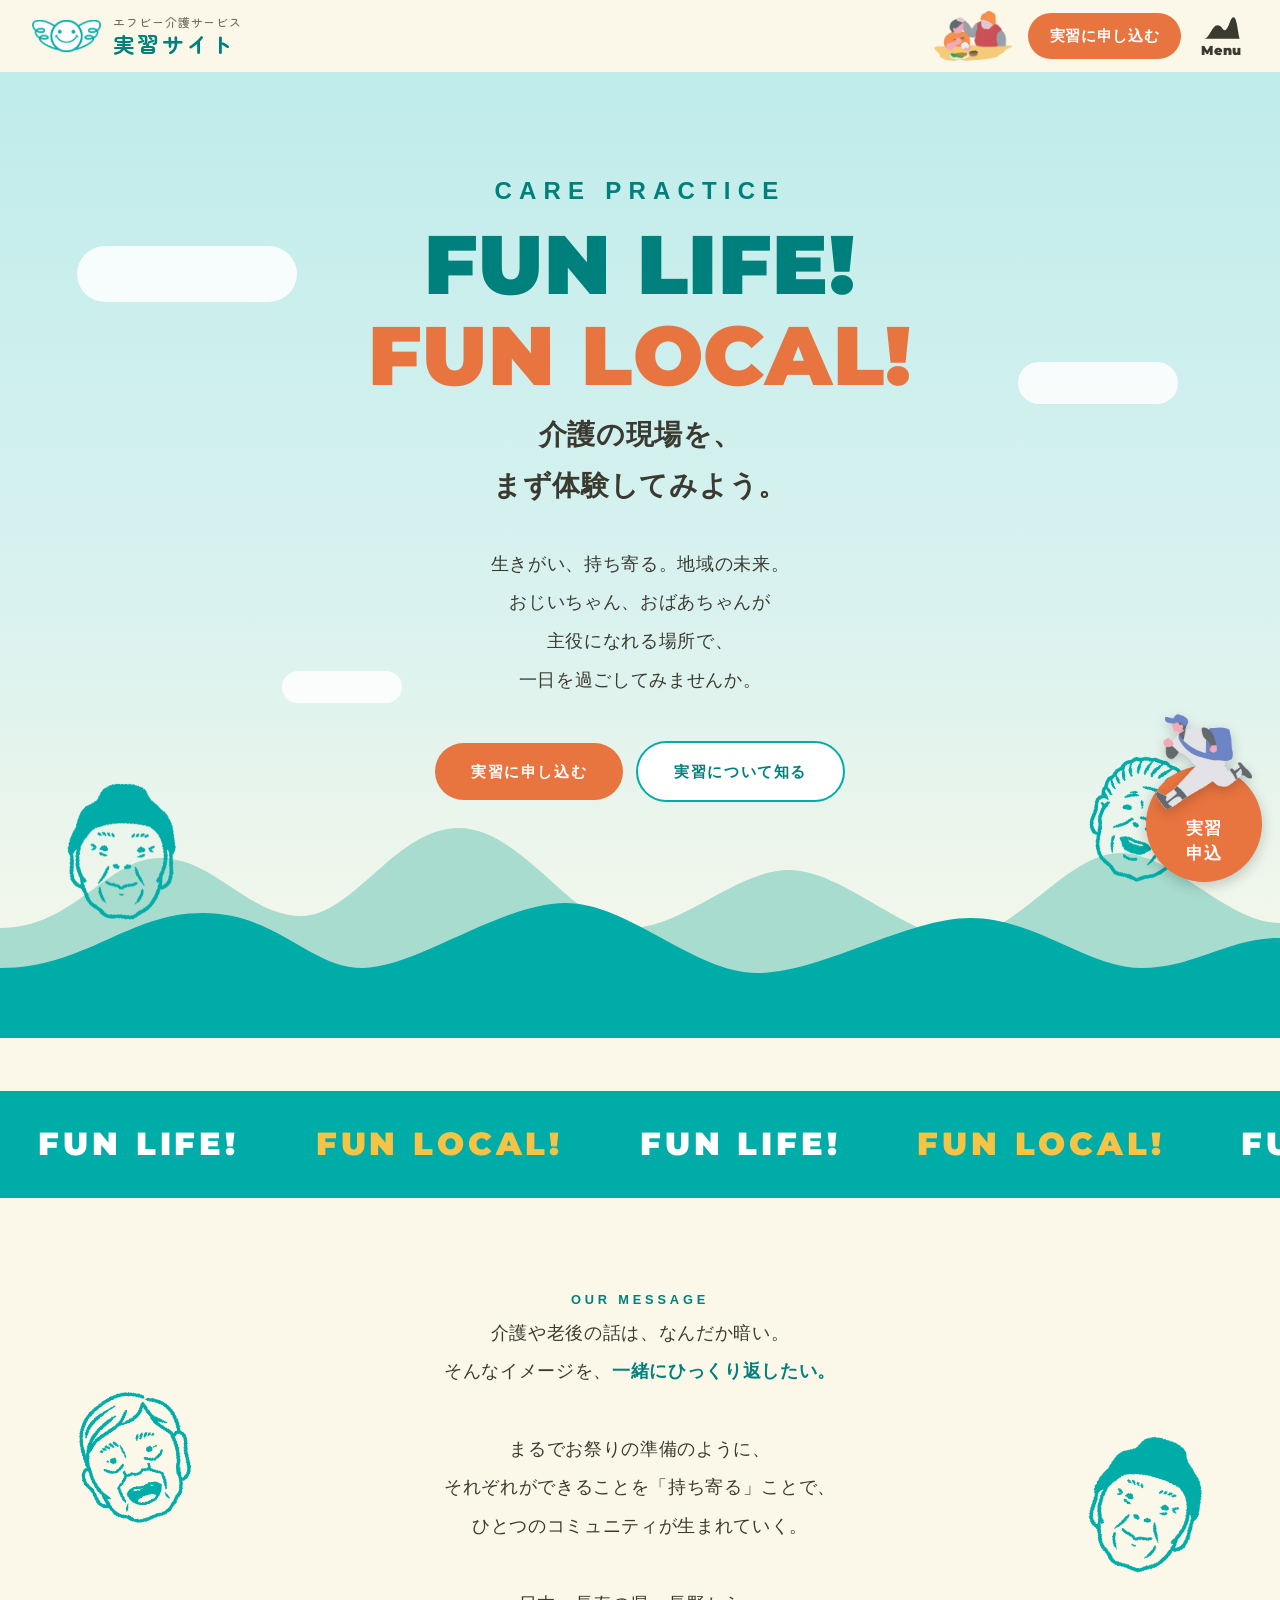
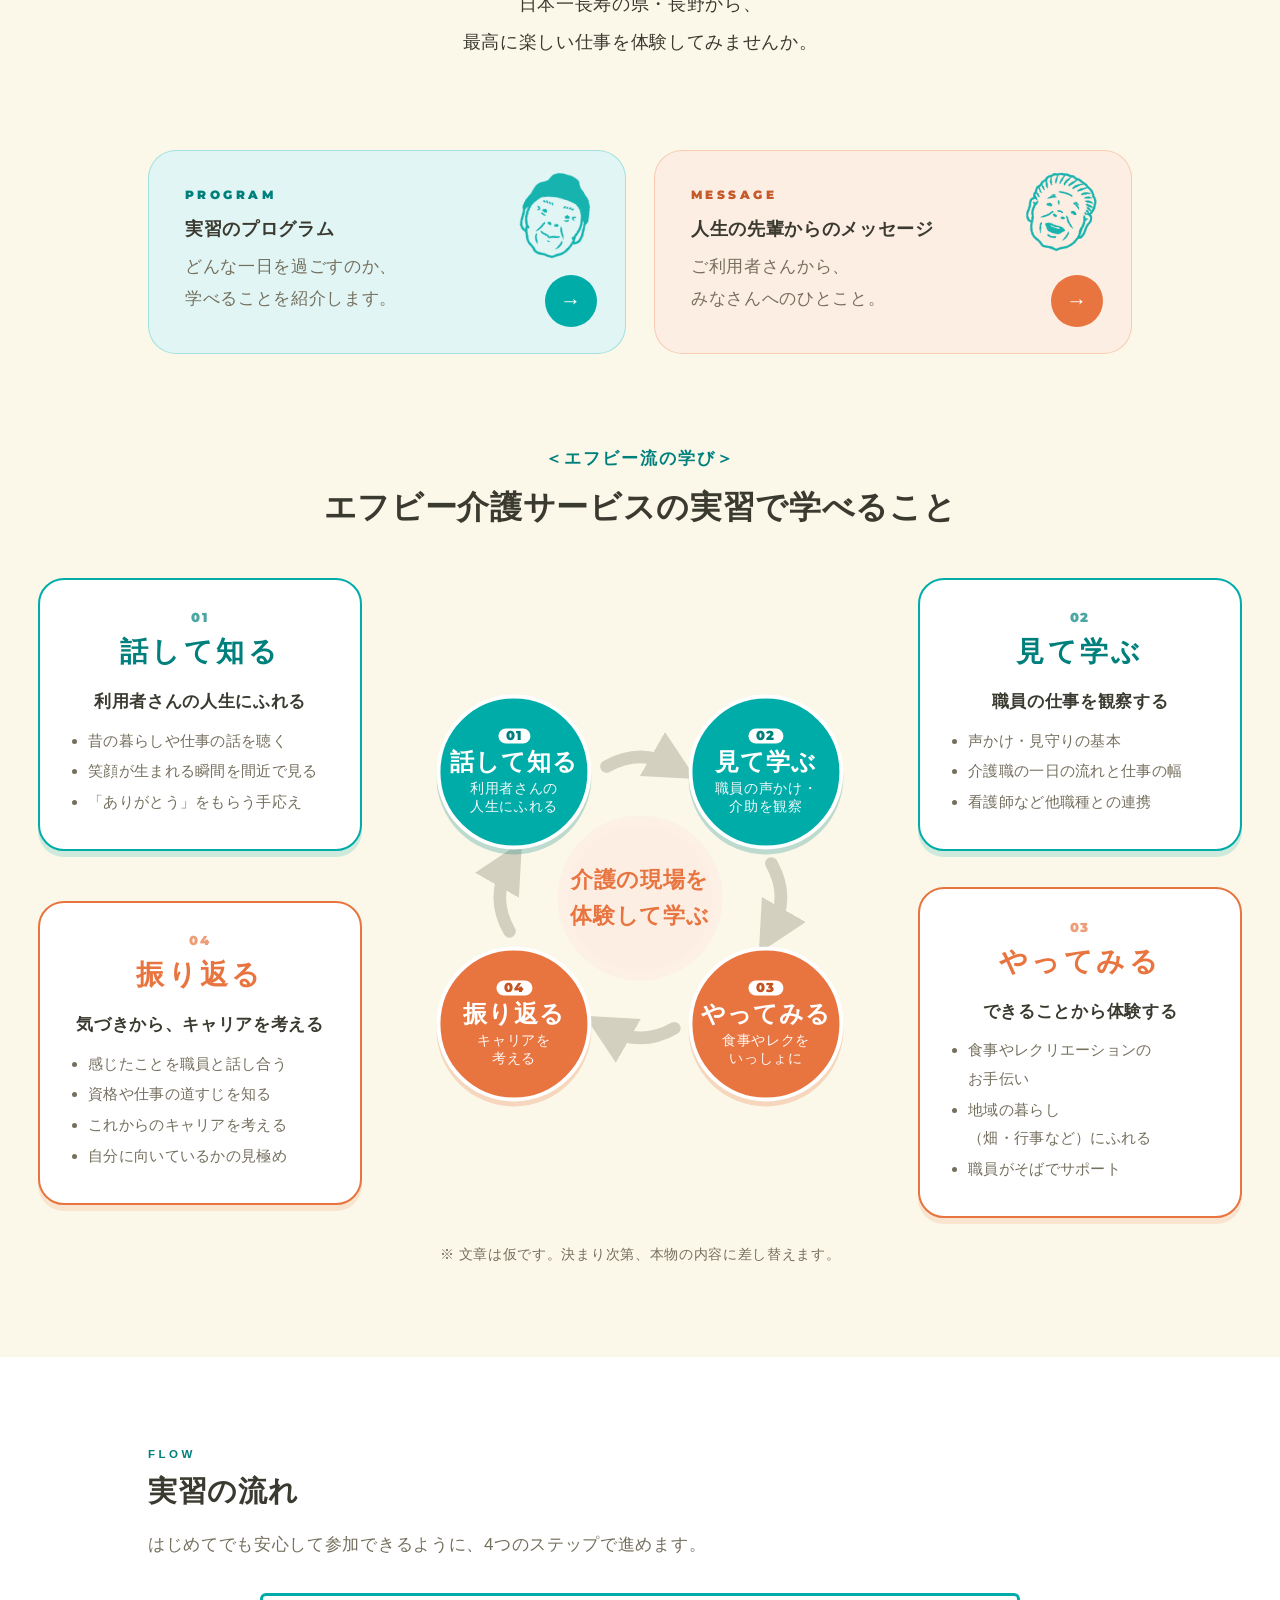
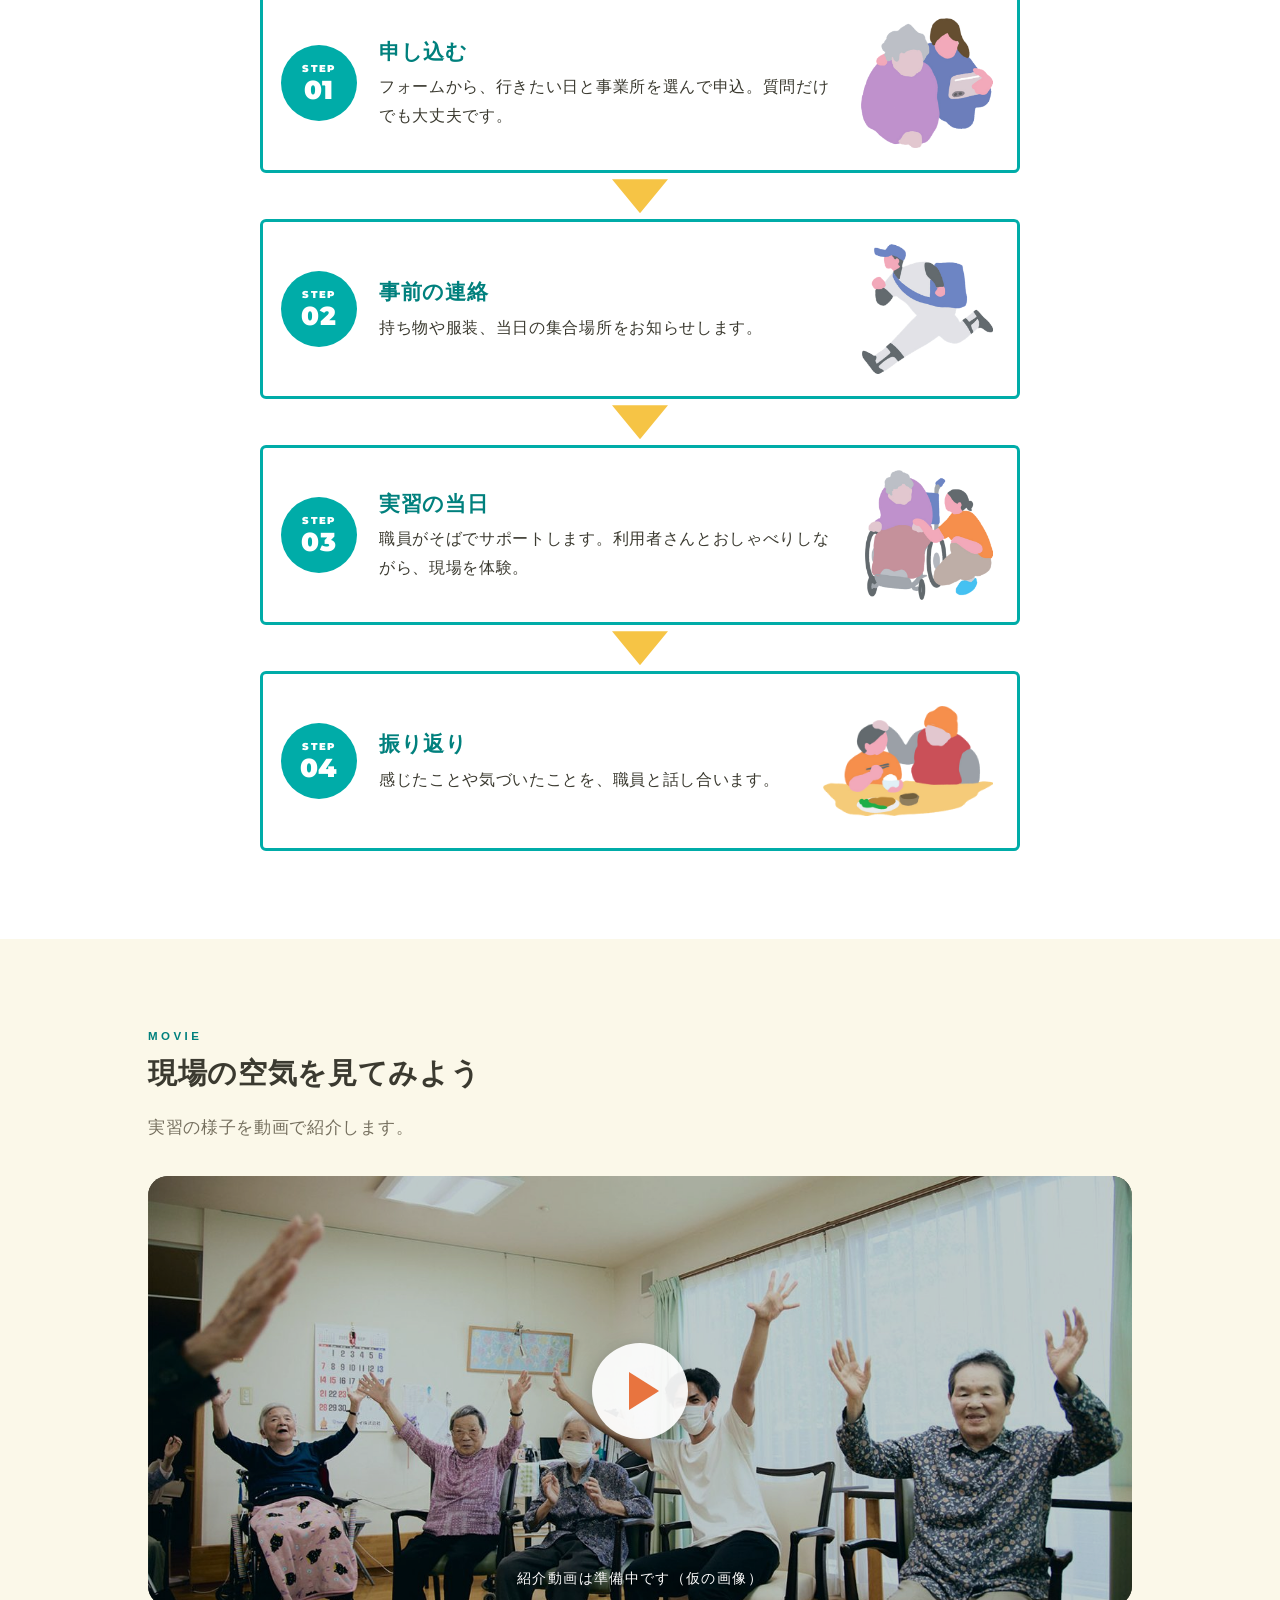
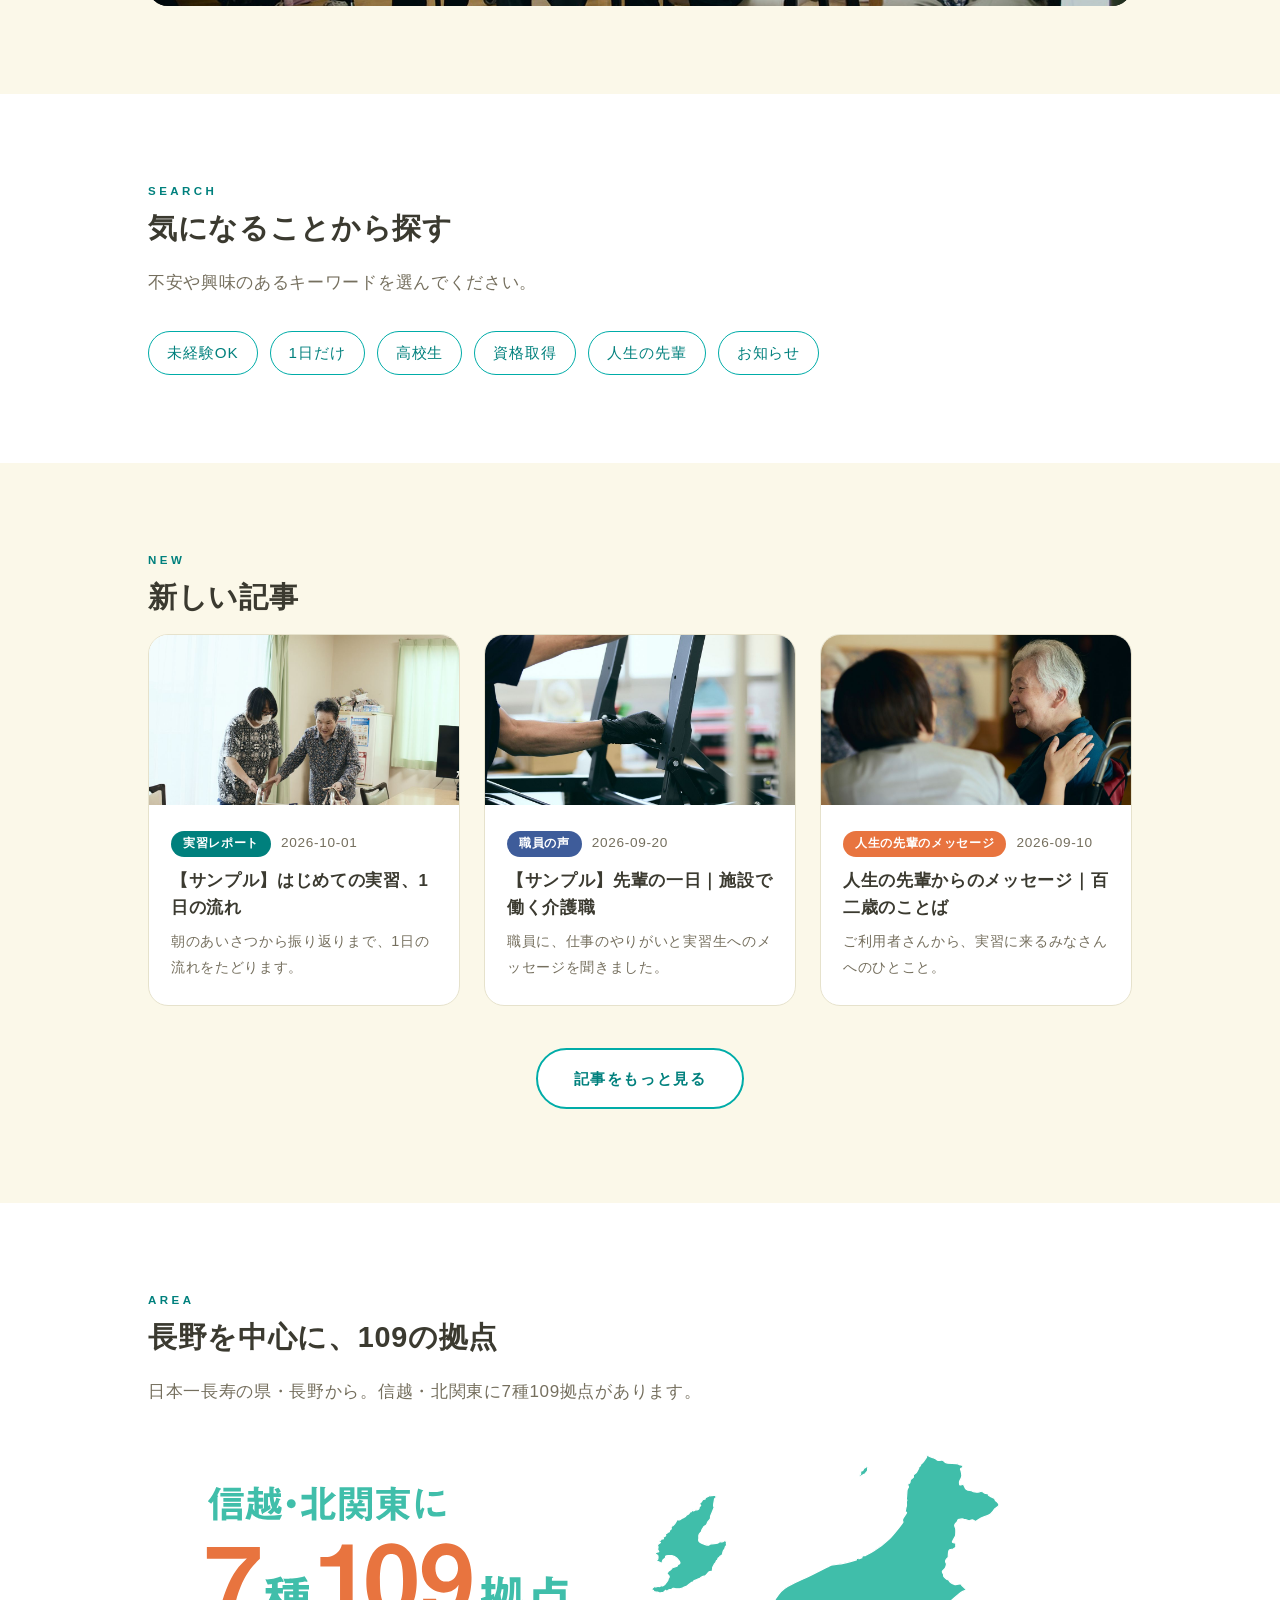
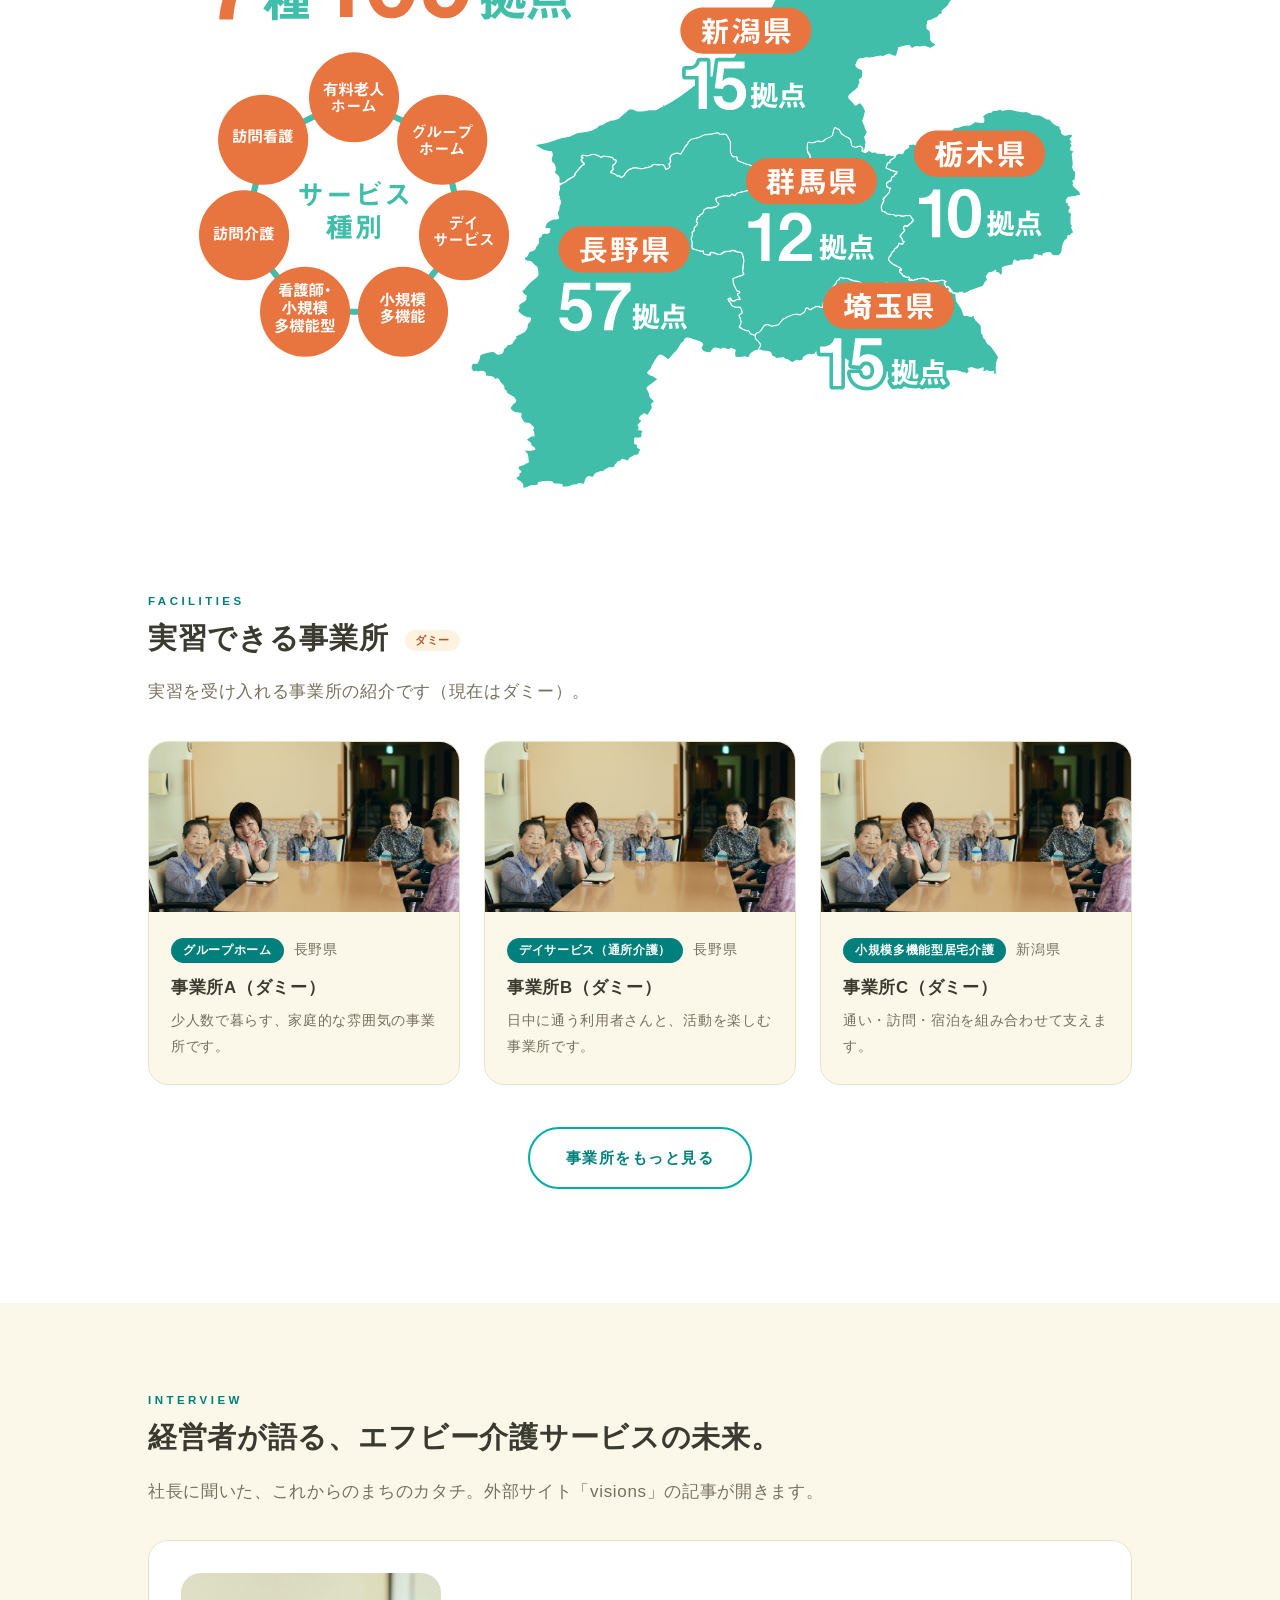
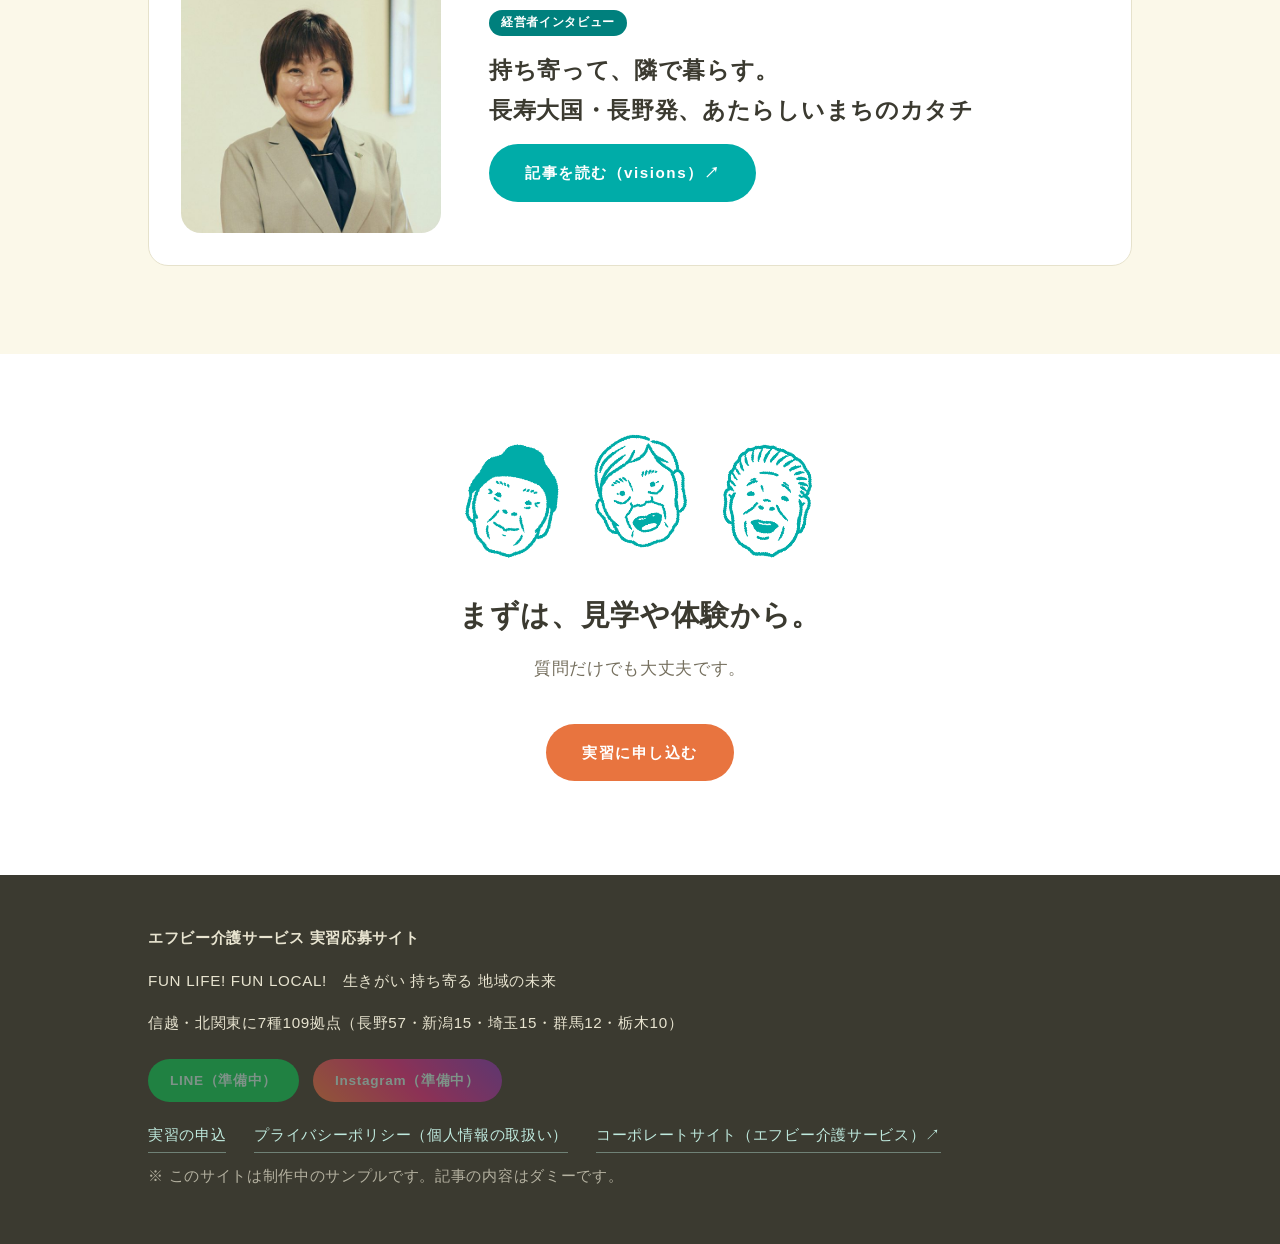
==== commit 48b463b9: "学べること：箇条書きの折り返しをきれいにし、スマホ表示を修正 Co-Authored-By: Claude Sonnet 5.5 <noreply@anthropic.com> Claude-Sess" ====
--- a/index.html
+++ b/index.html
@@ -20,7 +20,7 @@
 <g fill="none" stroke="#d3d0c0" stroke-width="2.6" stroke-linecap="round" marker-end="url(#ah)"><path d="M43 23Q50 19 57 23" marker-end="url(#ah)"/><path d="M77 43Q81 50 77 57" marker-end="url(#ah)"/><path d="M57 77Q50 81 43 77" marker-end="url(#ah)"/><path d="M23 57Q19 50 23 43" marker-end="url(#ah)"/></g></svg>
 <div class="lcore"><b>介護の現場を<br>体験して学ぶ</b></div>
 <span class="lc lc1"><i>01</i><b>話して知る</b><small>利用者さんの<br>人生にふれる</small></span><span class="lc lc2"><i>02</i><b>見て学ぶ</b><small>職員の声かけ・<br>介助を観察</small></span><span class="lc lc3"><i>03</i><b>やってみる</b><small>食事やレクを<br>いっしょに</small></span><span class="lc lc4"><i>04</i><b>振り返る</b><small>キャリアを<br>考える</small></span></div>
-<div class="lbox lb-t rv b1"><h3><i>01</i>話して知る</h3><p class="lq">利用者さんの人生にふれる</p><ul><li>昔の暮らしや仕事の話を聴く</li><li>笑顔が生まれる瞬間を間近で見る</li><li>「ありがとう」をもらう手応え</li></ul></div><div class="lbox lb-t rv b2"><h3><i>02</i>見て学ぶ</h3><p class="lq">職員の仕事を観察する</p><ul><li>声かけ・見守りの基本</li><li>介護職の一日の流れと仕事の幅</li><li>看護師など他職種との連携</li></ul></div><div class="lbox lb-o rv b3"><h3><i>03</i>やってみる</h3><p class="lq">できることから体験する</p><ul><li>食事やレクリエーションのお手伝い</li><li>地域の暮らし（畑・行事など）にふれる</li><li>職員がそばでサポート</li></ul></div><div class="lbox lb-o rv b4"><h3><i>04</i>振り返る</h3><p class="lq">気づきから、キャリアを考える</p><ul><li>感じたことを職員と話し合う</li><li>資格や仕事の道すじを知る</li><li>これからのキャリアを考える</li><li>自分に向いているかの見極め</li></ul></div>
+<div class="lbox lb-t rv b1"><h3><i>01</i>話して知る</h3><p class="lq">利用者さんの人生にふれる</p><ul><li><span class="nb">昔の暮らしや</span><span class="nb">仕事の話を聴く</span></li><li><span class="nb">笑顔が生まれる</span><span class="nb">瞬間を間近で見る</span></li><li><span class="nb">「ありがとう」を</span><span class="nb">もらう手応え</span></li></ul></div><div class="lbox lb-t rv b2"><h3><i>02</i>見て学ぶ</h3><p class="lq">職員の仕事を観察する</p><ul><li>声かけ・見守りの基本</li><li><span class="nb">介護職の一日の流れと</span><span class="nb">仕事の幅</span></li><li><span class="nb">看護師など</span><span class="nb">他職種との連携</span></li></ul></div><div class="lbox lb-o rv b3"><h3><i>03</i>やってみる</h3><p class="lq">できることから体験する</p><ul><li><span class="nb">食事やレクリエーションの</span><span class="nb">お手伝い</span></li><li><span class="nb">地域の暮らし</span><span class="nb">（畑・行事など）にふれる</span></li><li>職員がそばでサポート</li></ul></div><div class="lbox lb-o rv b4"><h3><i>04</i>振り返る</h3><p class="lq">気づきから、キャリアを考える</p><ul><li><span class="nb">感じたことを</span><span class="nb">職員と話し合う</span></li><li><span class="nb">資格や仕事の</span><span class="nb">道すじを知る</span></li><li><span class="nb">これからの</span><span class="nb">キャリアを考える</span></li><li><span class="nb">自分に向いているかの</span><span class="nb">見極め</span></li></ul></div>
 </div><p class="center" style="color:var(--sub);font-size:.85rem;margin-top:24px">※ 文章は仮です。決まり次第、本物の内容に差し替えます。</p></div></section>
 <section class="block alt rel" id="flow"><div class="wrap"><h2 class="sec"><small>FLOW</small>実習の流れ</h2><p class="lead">はじめてでも安心して参加できるように、4つのステップで進めます。</p><ol class="flow"><li class="step"><div class="badge"><small>STEP</small>01</div><div class="st-body"><h3>申し込む</h3><p>フォームから、行きたい日と事業所を選んで申込。質問だけでも大丈夫です。</p></div><img class="ill" src="img/step1.png" alt="スマートフォンを見ながら話す利用者さんと職員"></li><li class="arrow" aria-hidden="true"></li><li class="step"><div class="badge"><small>STEP</small>02</div><div class="st-body"><h3>事前の連絡</h3><p>持ち物や服装、当日の集合場所をお知らせします。</p></div><img class="ill" src="img/step2.png" alt="リュックを背負って出かける実習生"></li><li class="arrow" aria-hidden="true"></li><li class="step"><div class="badge"><small>STEP</small>03</div><div class="st-body"><h3>実習の当日</h3><p>職員がそばでサポートします。利用者さんとおしゃべりしながら、現場を体験。</p></div><img class="ill" src="img/step3.png" alt="車いすの利用者さんに寄りそう職員"></li><li class="arrow" aria-hidden="true"></li><li class="step"><div class="badge"><small>STEP</small>04</div><div class="st-body"><h3>振り返り</h3><p>感じたことや気づいたことを、職員と話し合います。</p></div><img class="ill" src="img/step4.png" alt="食卓を囲んで話す利用者さんと職員"></li></ol></div></section>
 <section class="block"><div class="wrap"><h2 class="sec"><small>MOVIE</small>現場の空気を見てみよう</h2><p class="lead">実習の様子を動画で紹介します。</p><div class="video ph"><img src="img/photo-hands.jpg" alt="みんなで手を上げて体を動かす実習の様子（仮の画像）"><span class="play" aria-hidden="true"></span><span class="vcap">紹介動画は準備中です（仮の画像）</span></div></div></section>
--- a/css/style.css
+++ b/css/style.css
@@ -303,3 +303,8 @@
 .mx{width:46px;height:46px;border-radius:50%;border:0;background:#fff;color:var(--mp);cursor:pointer;display:grid;place-items:center;box-shadow:0 3px 0 rgba(0,0,0,.15);transition:transform .3s ease}
 .mx svg{width:20px;height:20px}.mx:hover{transform:rotate(90deg) scale(1.1)}
 @media(max-width:640px){.mxwrap{top:-24px;margin-top:-26px}}
+
+#learn .lbox li{letter-spacing:.02em;line-height:1.85;margin-bottom:.15em;line-break:strict;text-wrap:pretty}
+#learn .lbox li .nb{display:inline-block}
+@media(max-width:860px){#learn .learn{grid-template-columns:1fr}#learn .lcycle{order:-1}}
+#learn .lh-ttl{text-wrap:balance;line-break:strict}
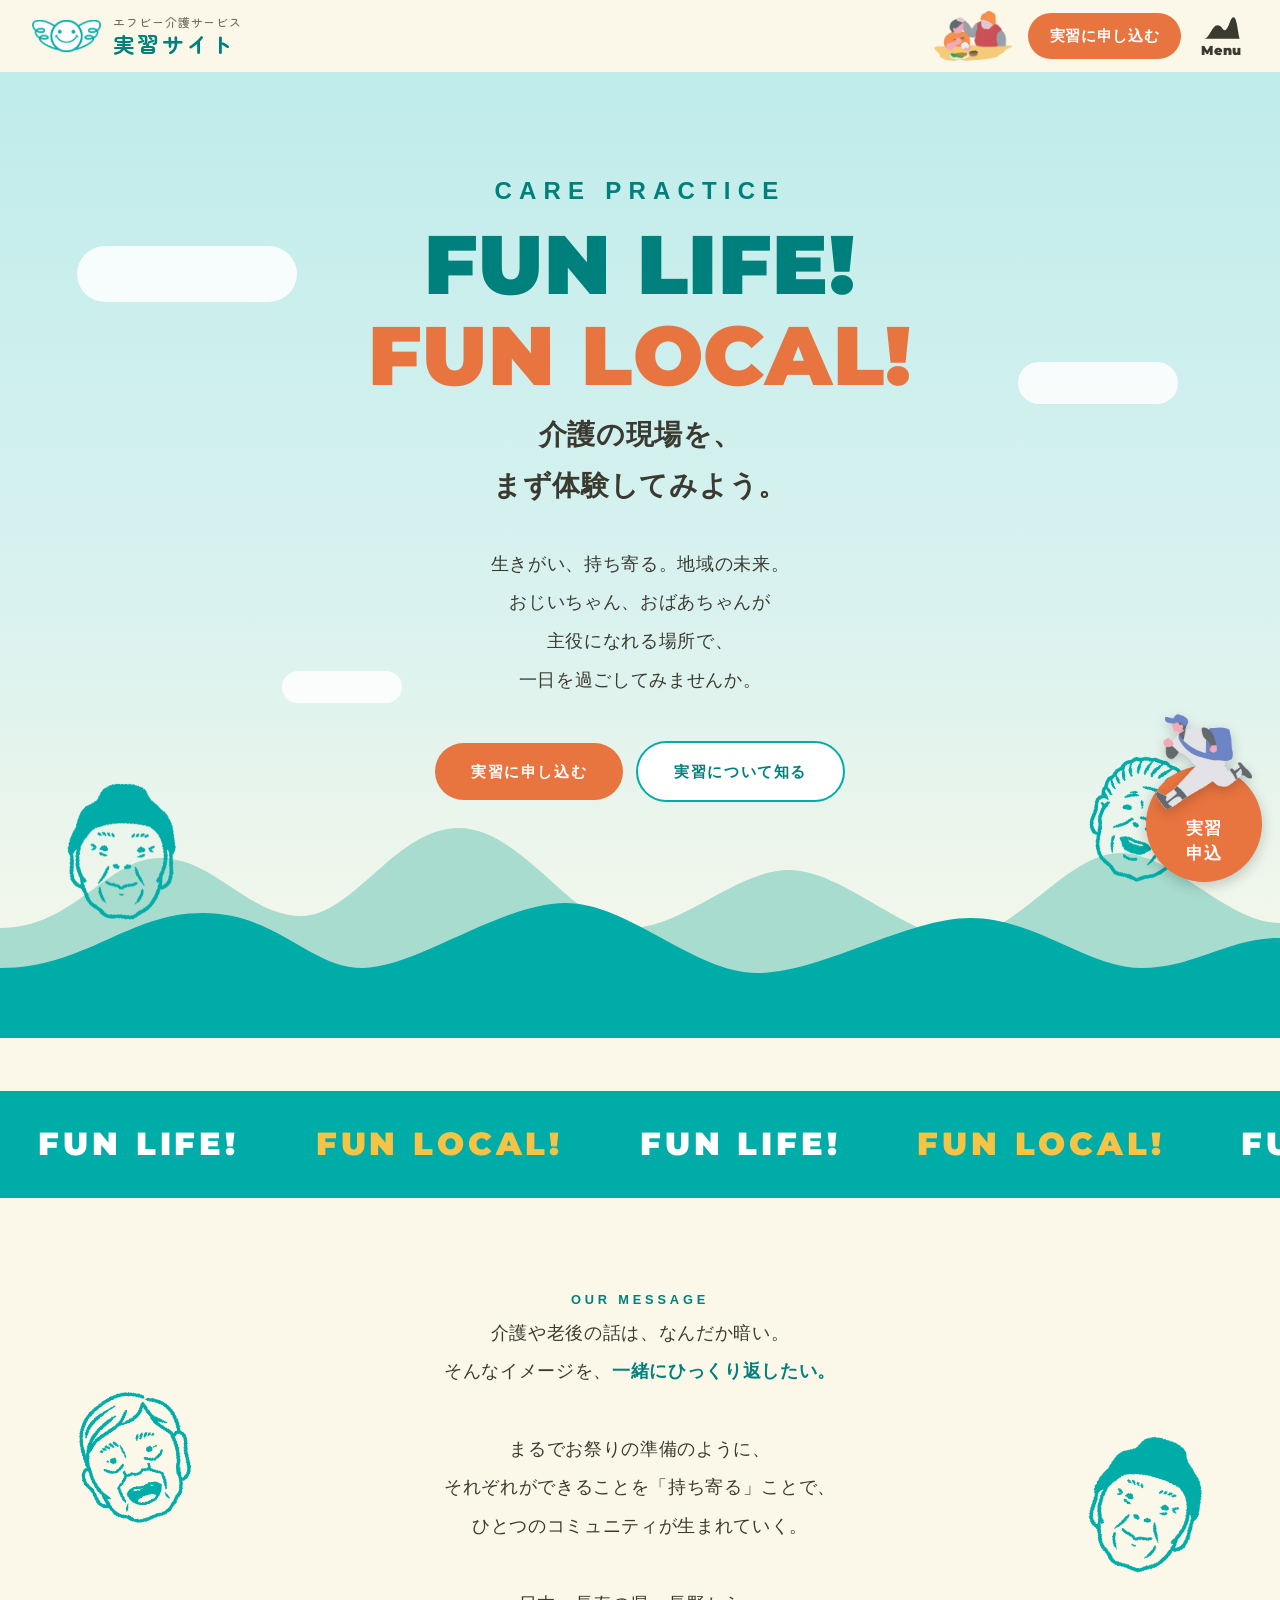
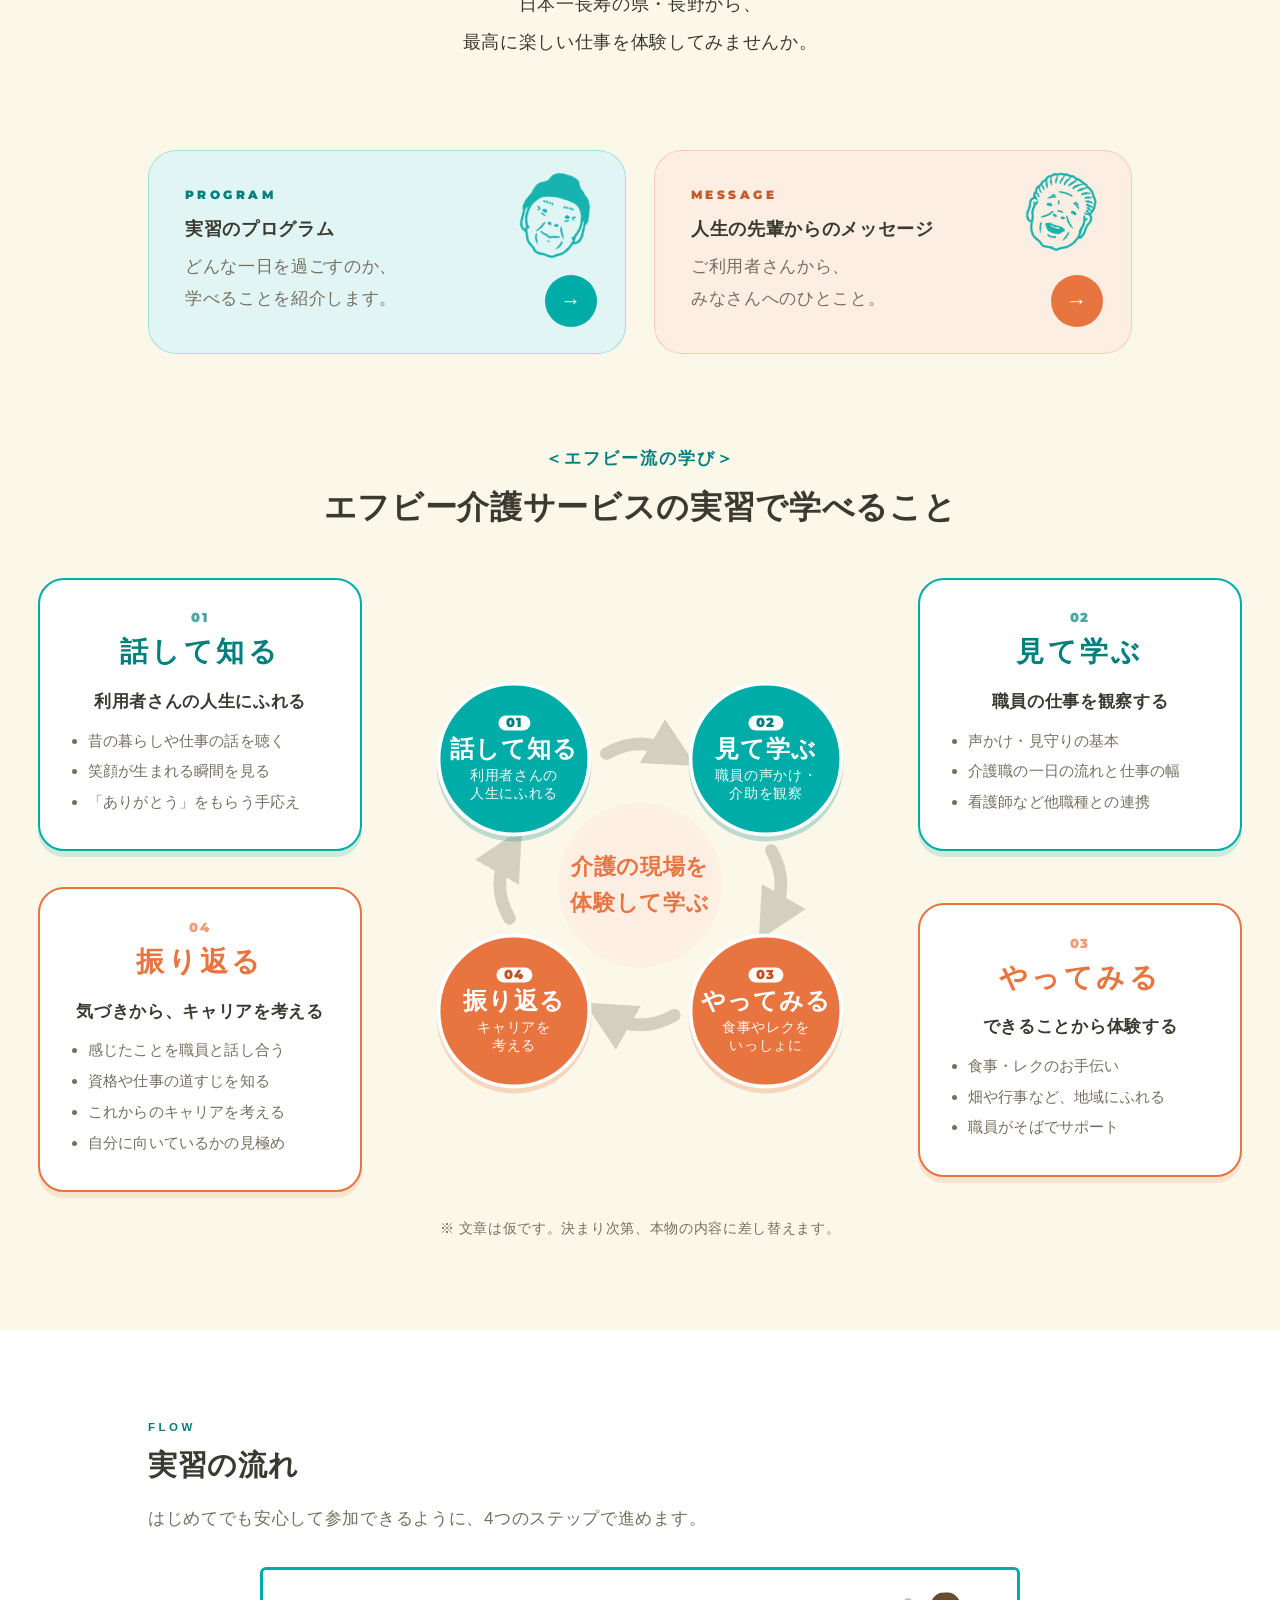
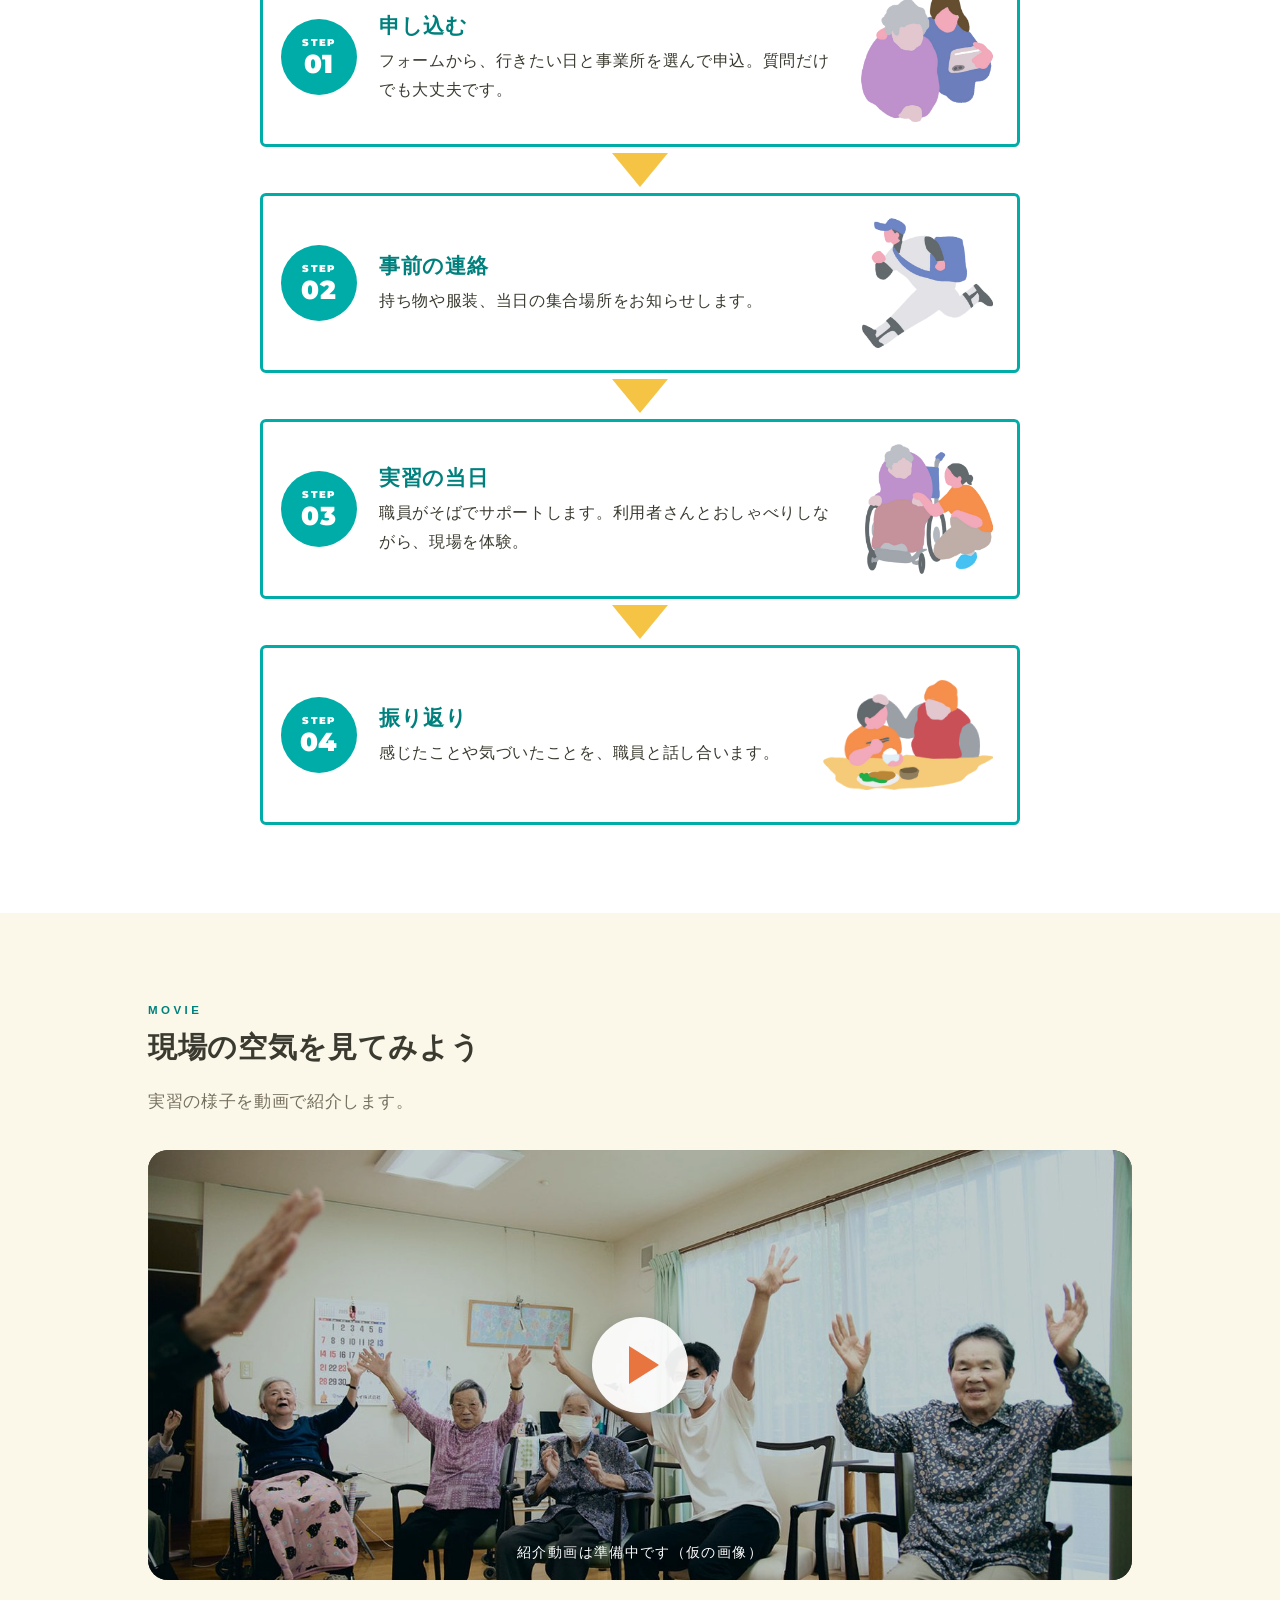
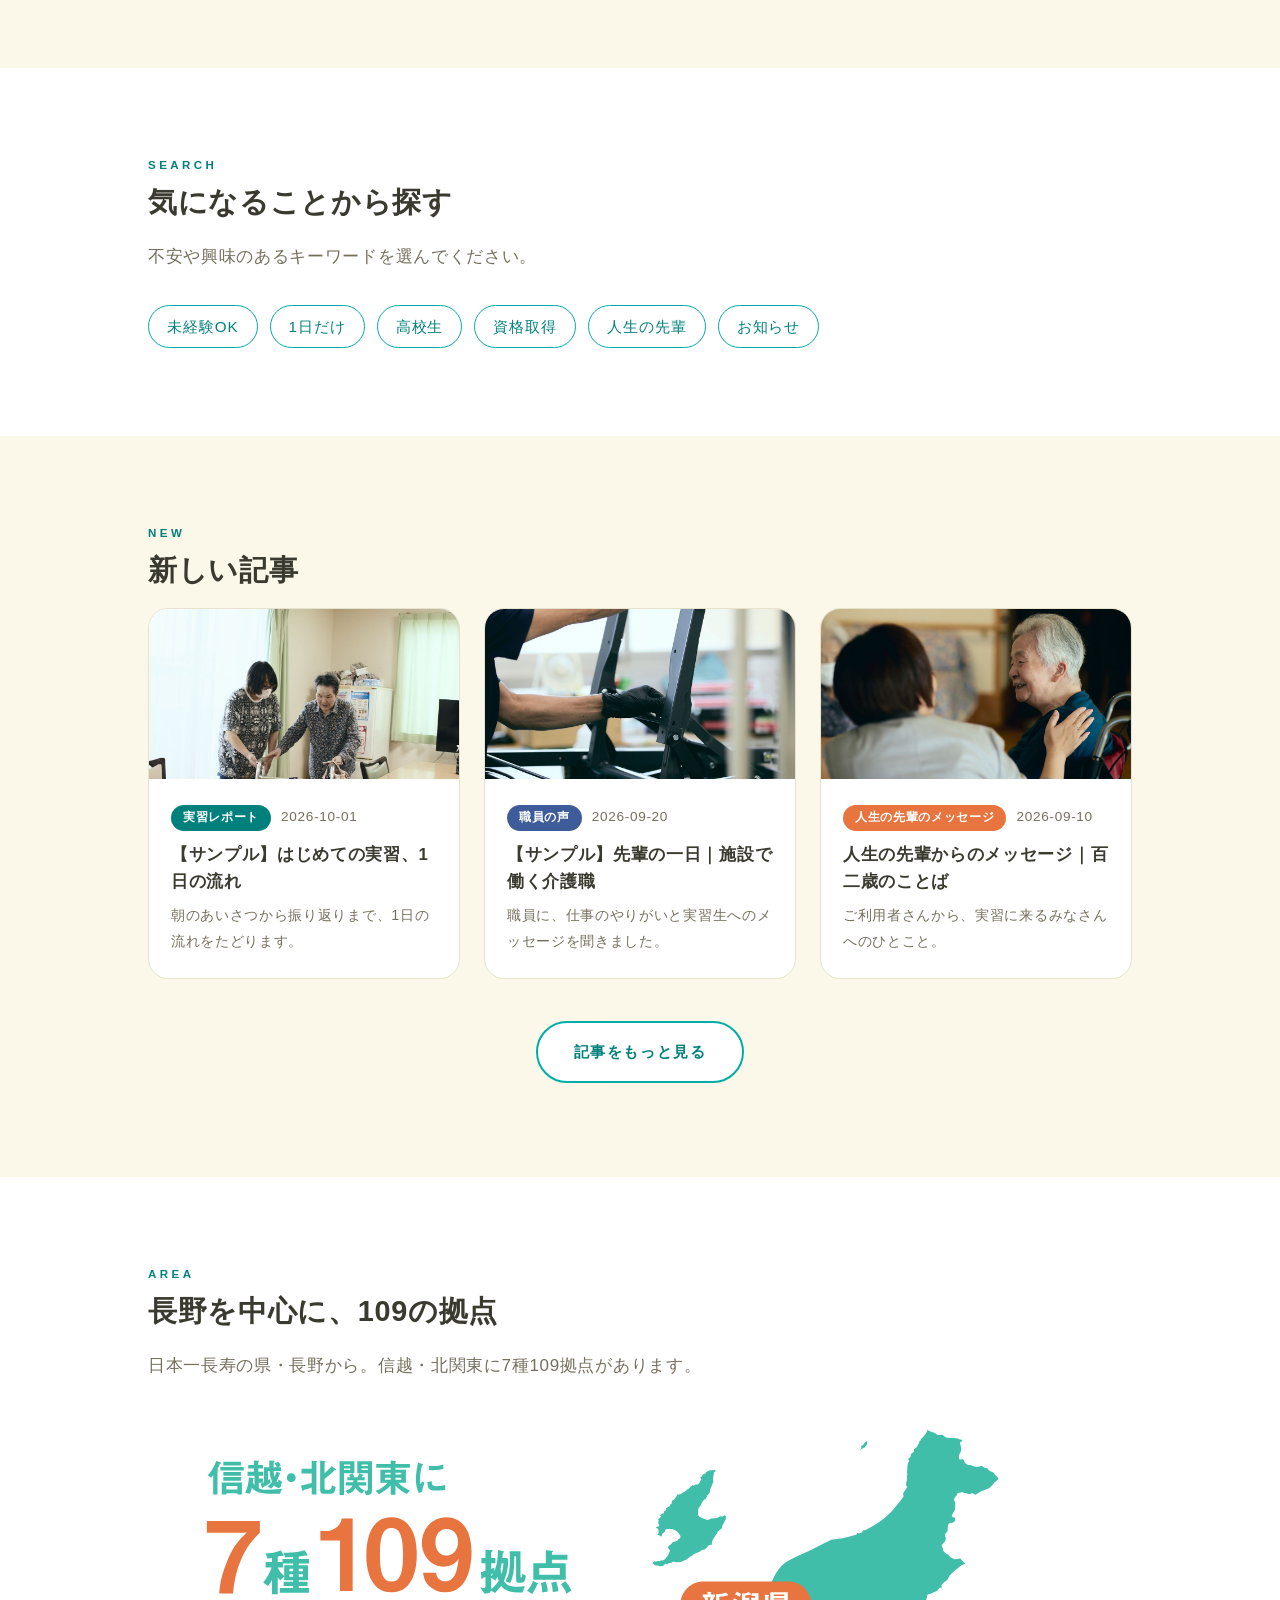
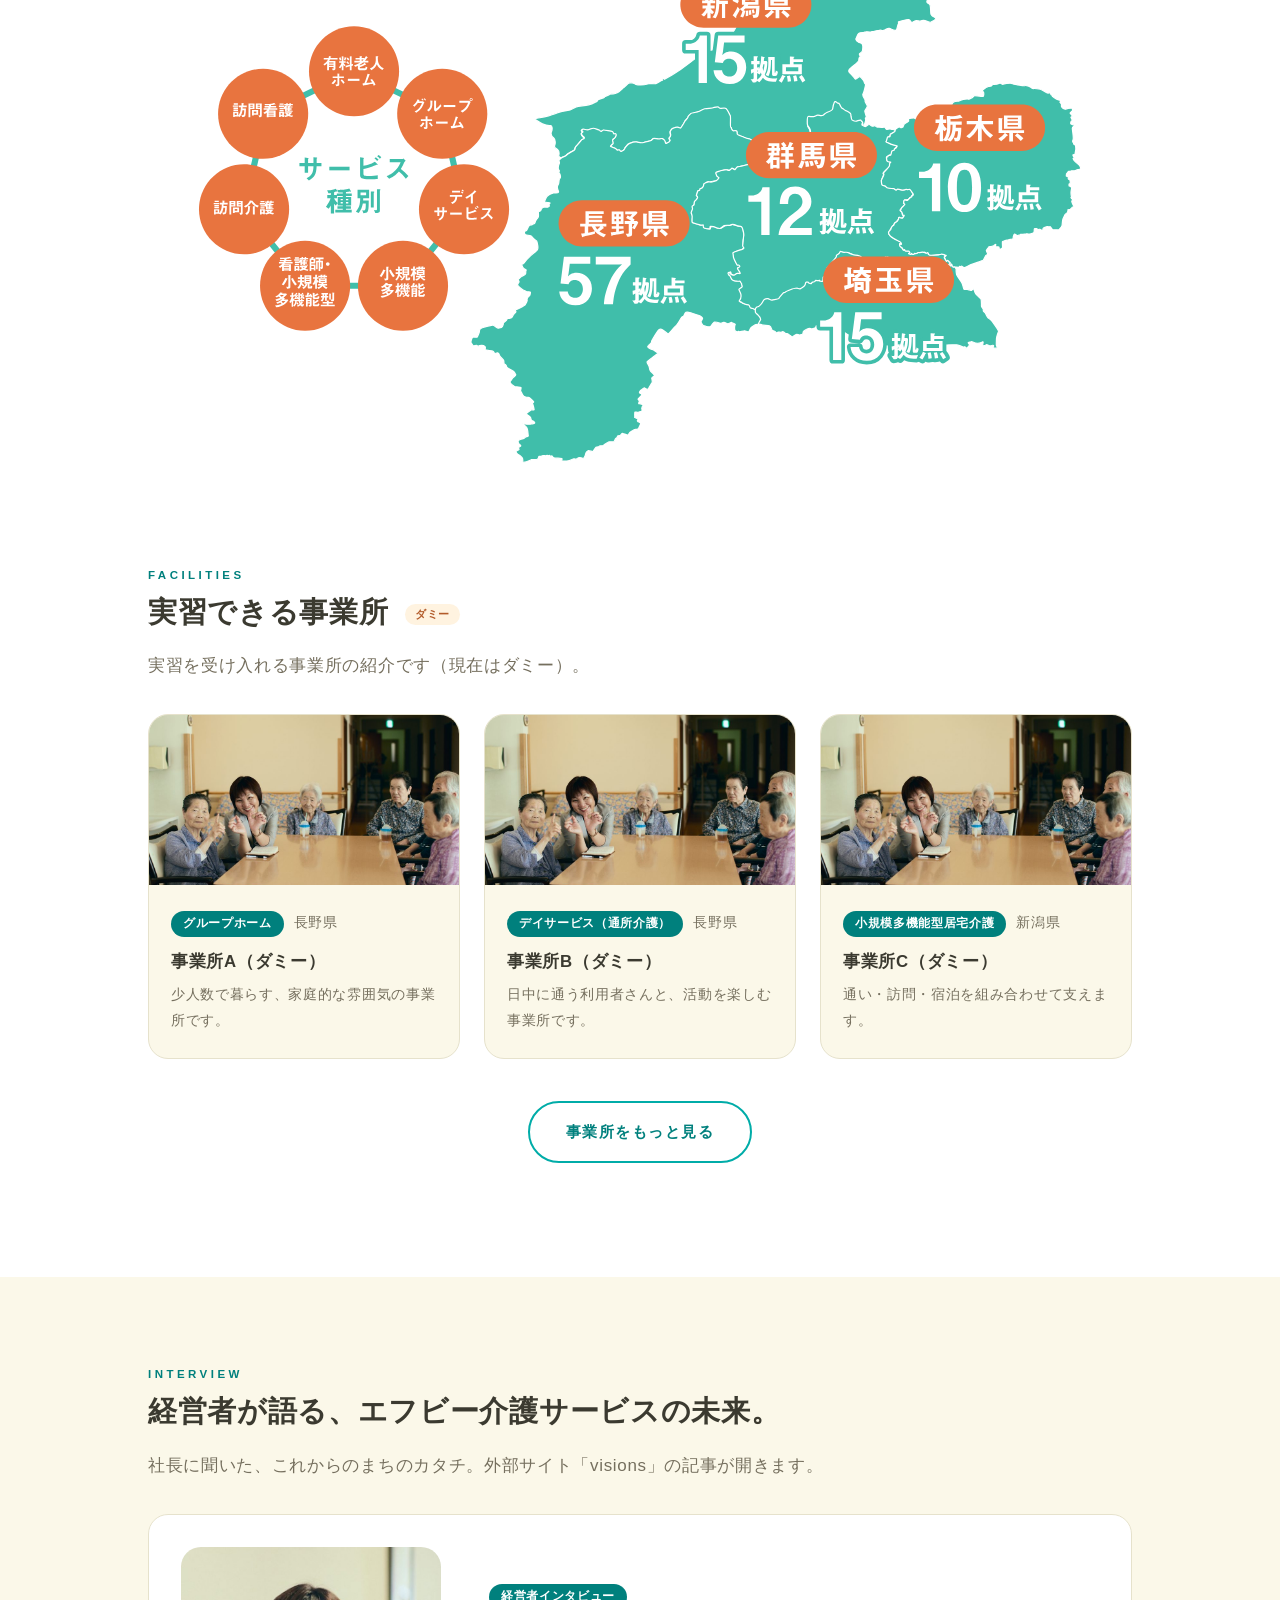
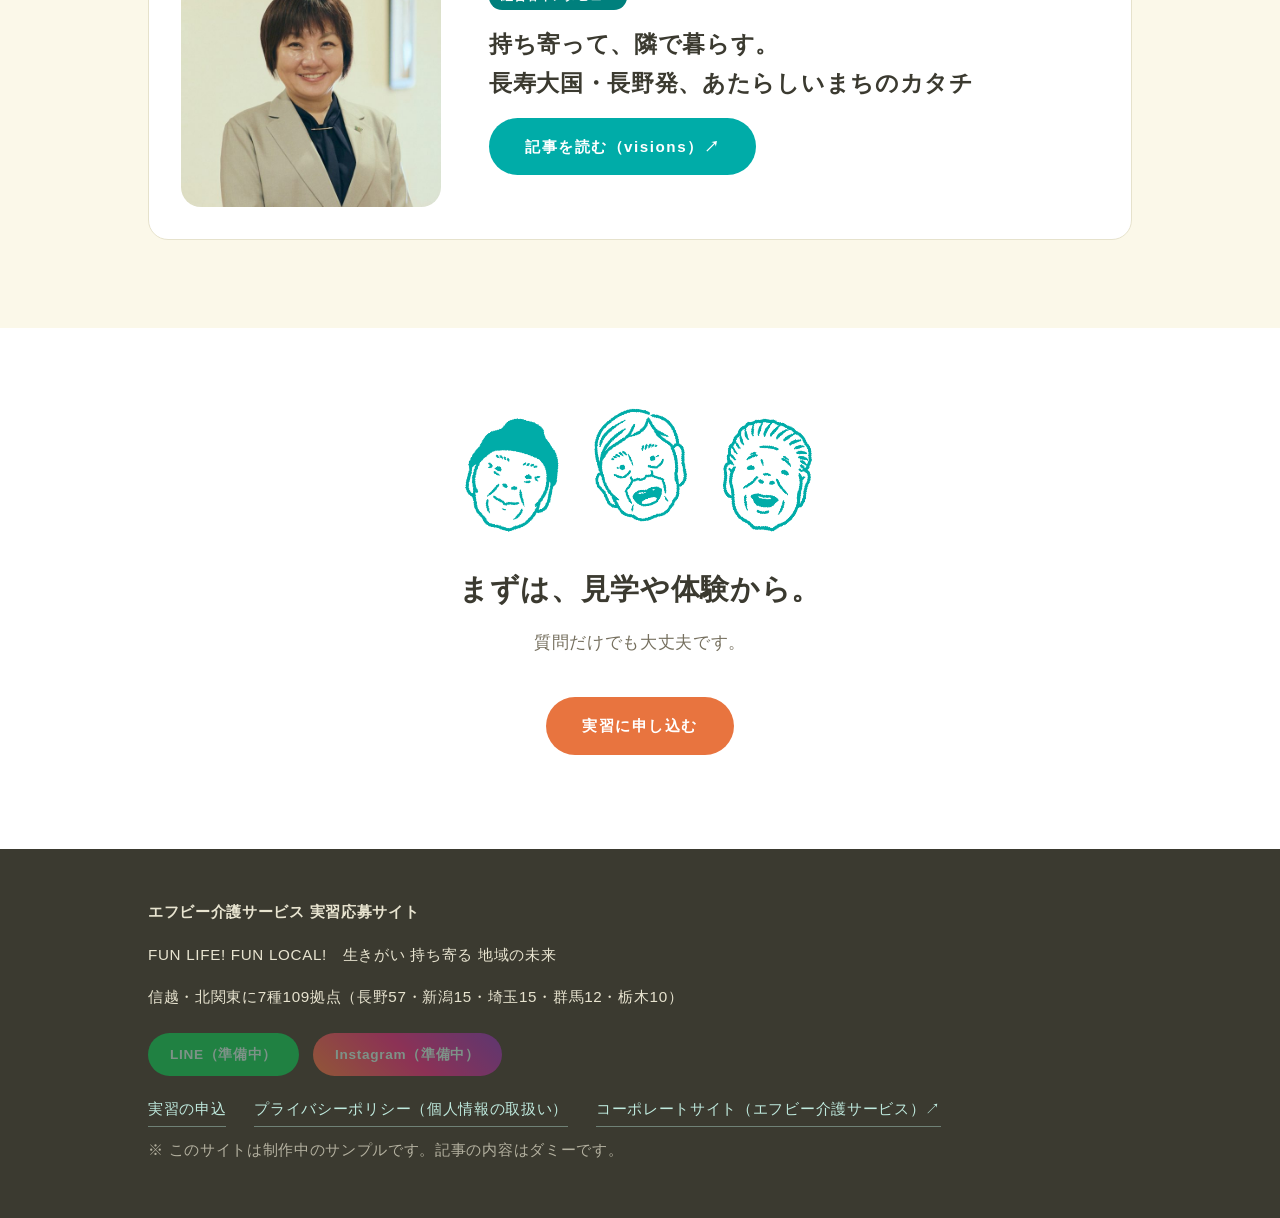
==== commit 35589650: "学べること：箇条書きを短くして1行におさめる Co-Authored-By: Claude Sonnet 5.5 <noreply@anthropic.com> Claude-Session: htt" ====
--- a/index.html
+++ b/index.html
@@ -20,7 +20,7 @@
 <g fill="none" stroke="#d3d0c0" stroke-width="2.6" stroke-linecap="round" marker-end="url(#ah)"><path d="M43 23Q50 19 57 23" marker-end="url(#ah)"/><path d="M77 43Q81 50 77 57" marker-end="url(#ah)"/><path d="M57 77Q50 81 43 77" marker-end="url(#ah)"/><path d="M23 57Q19 50 23 43" marker-end="url(#ah)"/></g></svg>
 <div class="lcore"><b>介護の現場を<br>体験して学ぶ</b></div>
 <span class="lc lc1"><i>01</i><b>話して知る</b><small>利用者さんの<br>人生にふれる</small></span><span class="lc lc2"><i>02</i><b>見て学ぶ</b><small>職員の声かけ・<br>介助を観察</small></span><span class="lc lc3"><i>03</i><b>やってみる</b><small>食事やレクを<br>いっしょに</small></span><span class="lc lc4"><i>04</i><b>振り返る</b><small>キャリアを<br>考える</small></span></div>
-<div class="lbox lb-t rv b1"><h3><i>01</i>話して知る</h3><p class="lq">利用者さんの人生にふれる</p><ul><li><span class="nb">昔の暮らしや</span><span class="nb">仕事の話を聴く</span></li><li><span class="nb">笑顔が生まれる</span><span class="nb">瞬間を間近で見る</span></li><li><span class="nb">「ありがとう」を</span><span class="nb">もらう手応え</span></li></ul></div><div class="lbox lb-t rv b2"><h3><i>02</i>見て学ぶ</h3><p class="lq">職員の仕事を観察する</p><ul><li>声かけ・見守りの基本</li><li><span class="nb">介護職の一日の流れと</span><span class="nb">仕事の幅</span></li><li><span class="nb">看護師など</span><span class="nb">他職種との連携</span></li></ul></div><div class="lbox lb-o rv b3"><h3><i>03</i>やってみる</h3><p class="lq">できることから体験する</p><ul><li><span class="nb">食事やレクリエーションの</span><span class="nb">お手伝い</span></li><li><span class="nb">地域の暮らし</span><span class="nb">（畑・行事など）にふれる</span></li><li>職員がそばでサポート</li></ul></div><div class="lbox lb-o rv b4"><h3><i>04</i>振り返る</h3><p class="lq">気づきから、キャリアを考える</p><ul><li><span class="nb">感じたことを</span><span class="nb">職員と話し合う</span></li><li><span class="nb">資格や仕事の</span><span class="nb">道すじを知る</span></li><li><span class="nb">これからの</span><span class="nb">キャリアを考える</span></li><li><span class="nb">自分に向いているかの</span><span class="nb">見極め</span></li></ul></div>
+<div class="lbox lb-t rv b1"><h3><i>01</i>話して知る</h3><p class="lq">利用者さんの人生にふれる</p><ul><li><span class="nb">昔の暮らしや</span><span class="nb">仕事の話を聴く</span></li><li><span class="nb">笑顔が生まれる</span><span class="nb">瞬間を見る</span></li><li><span class="nb">「ありがとう」を</span><span class="nb">もらう手応え</span></li></ul></div><div class="lbox lb-t rv b2"><h3><i>02</i>見て学ぶ</h3><p class="lq">職員の仕事を観察する</p><ul><li>声かけ・見守りの基本</li><li><span class="nb">介護職の一日の流れと</span><span class="nb">仕事の幅</span></li><li><span class="nb">看護師など</span><span class="nb">他職種との連携</span></li></ul></div><div class="lbox lb-o rv b3"><h3><i>03</i>やってみる</h3><p class="lq">できることから体験する</p><ul><li><span class="nb">食事・レクの</span><span class="nb">お手伝い</span></li><li><span class="nb">畑や行事など、</span><span class="nb">地域にふれる</span></li><li>職員がそばでサポート</li></ul></div><div class="lbox lb-o rv b4"><h3><i>04</i>振り返る</h3><p class="lq">気づきから、キャリアを考える</p><ul><li><span class="nb">感じたことを</span><span class="nb">職員と話し合う</span></li><li><span class="nb">資格や仕事の</span><span class="nb">道すじを知る</span></li><li><span class="nb">これからの</span><span class="nb">キャリアを考える</span></li><li><span class="nb">自分に向いているかの</span><span class="nb">見極め</span></li></ul></div>
 </div><p class="center" style="color:var(--sub);font-size:.85rem;margin-top:24px">※ 文章は仮です。決まり次第、本物の内容に差し替えます。</p></div></section>
 <section class="block alt rel" id="flow"><div class="wrap"><h2 class="sec"><small>FLOW</small>実習の流れ</h2><p class="lead">はじめてでも安心して参加できるように、4つのステップで進めます。</p><ol class="flow"><li class="step"><div class="badge"><small>STEP</small>01</div><div class="st-body"><h3>申し込む</h3><p>フォームから、行きたい日と事業所を選んで申込。質問だけでも大丈夫です。</p></div><img class="ill" src="img/step1.png" alt="スマートフォンを見ながら話す利用者さんと職員"></li><li class="arrow" aria-hidden="true"></li><li class="step"><div class="badge"><small>STEP</small>02</div><div class="st-body"><h3>事前の連絡</h3><p>持ち物や服装、当日の集合場所をお知らせします。</p></div><img class="ill" src="img/step2.png" alt="リュックを背負って出かける実習生"></li><li class="arrow" aria-hidden="true"></li><li class="step"><div class="badge"><small>STEP</small>03</div><div class="st-body"><h3>実習の当日</h3><p>職員がそばでサポートします。利用者さんとおしゃべりしながら、現場を体験。</p></div><img class="ill" src="img/step3.png" alt="車いすの利用者さんに寄りそう職員"></li><li class="arrow" aria-hidden="true"></li><li class="step"><div class="badge"><small>STEP</small>04</div><div class="st-body"><h3>振り返り</h3><p>感じたことや気づいたことを、職員と話し合います。</p></div><img class="ill" src="img/step4.png" alt="食卓を囲んで話す利用者さんと職員"></li></ol></div></section>
 <section class="block"><div class="wrap"><h2 class="sec"><small>MOVIE</small>現場の空気を見てみよう</h2><p class="lead">実習の様子を動画で紹介します。</p><div class="video ph"><img src="img/photo-hands.jpg" alt="みんなで手を上げて体を動かす実習の様子（仮の画像）"><span class="play" aria-hidden="true"></span><span class="vcap">紹介動画は準備中です（仮の画像）</span></div></div></section>
--- a/css/style.css
+++ b/css/style.css
@@ -308,3 +308,4 @@
 #learn .lbox li .nb{display:inline-block}
 @media(max-width:860px){#learn .learn{grid-template-columns:1fr}#learn .lcycle{order:-1}}
 #learn .lh-ttl{text-wrap:balance;line-break:strict}
+#learn .lbox li{letter-spacing:.01em}
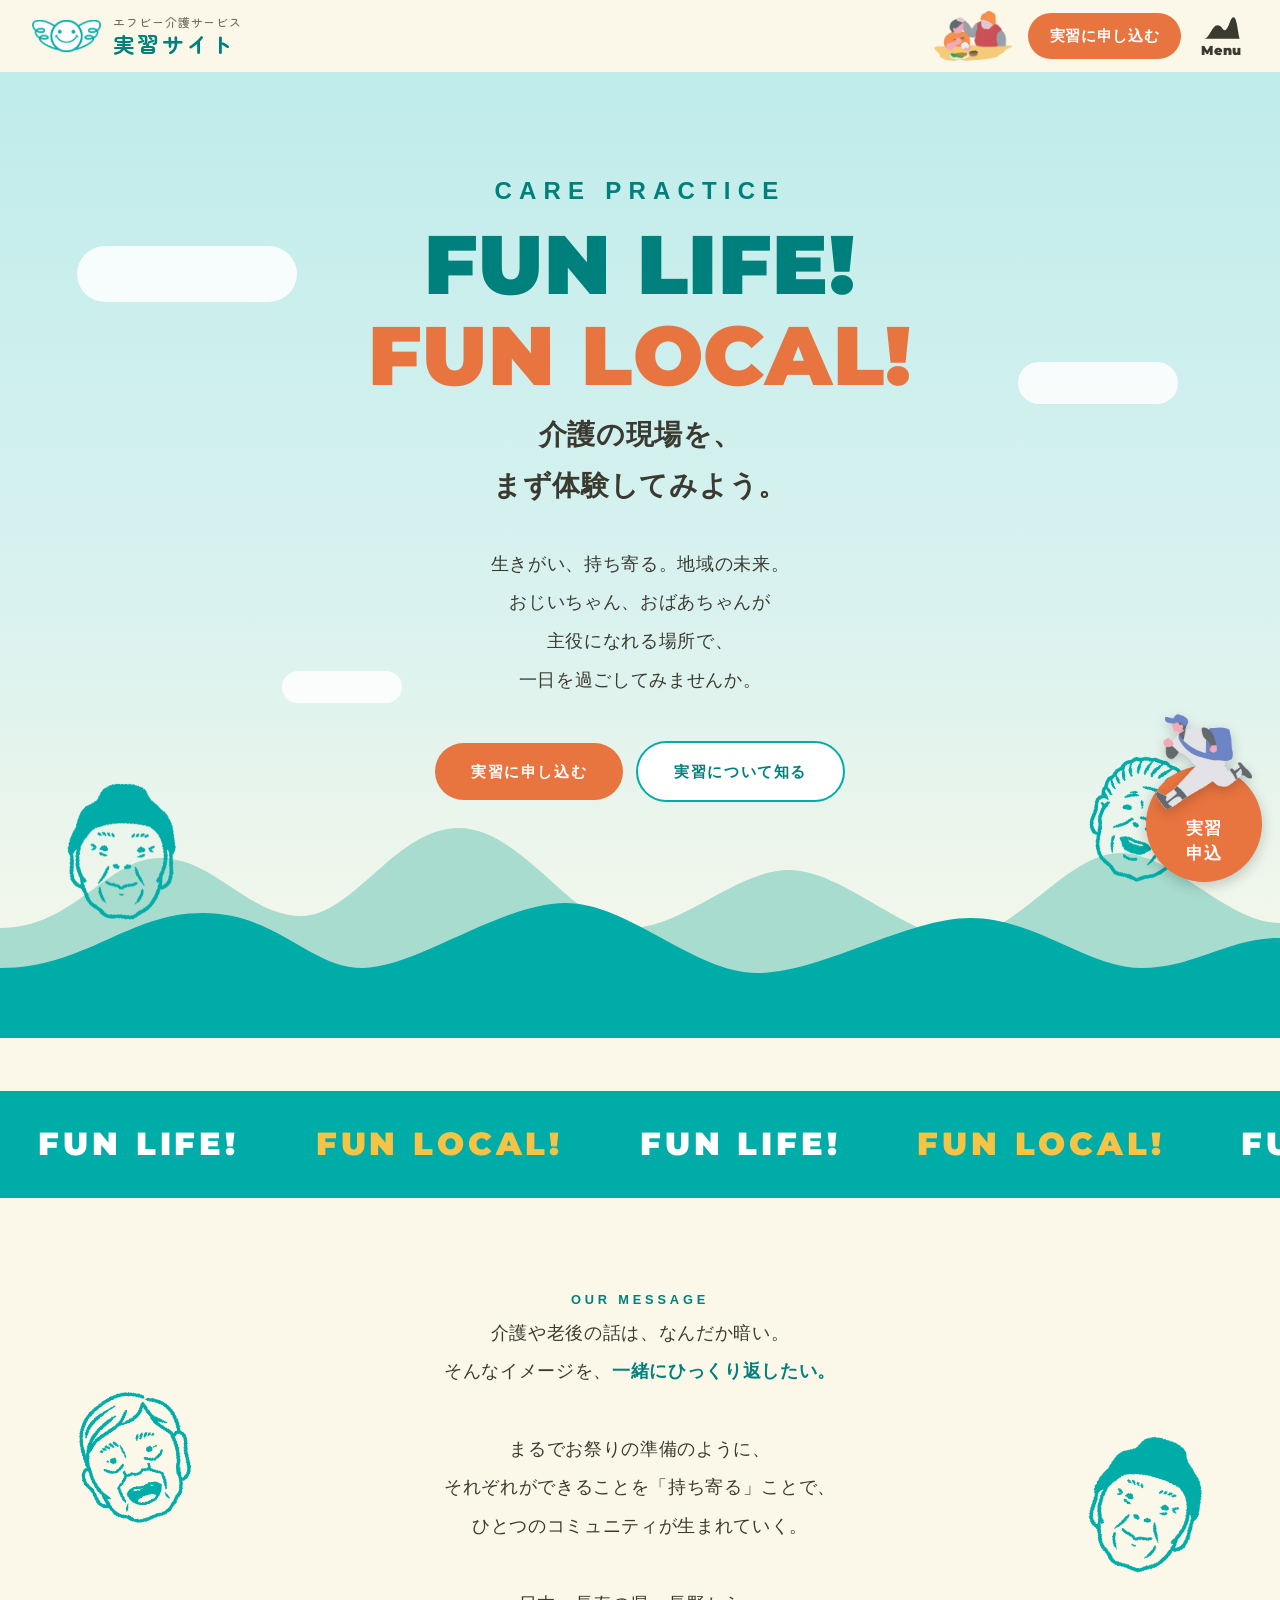
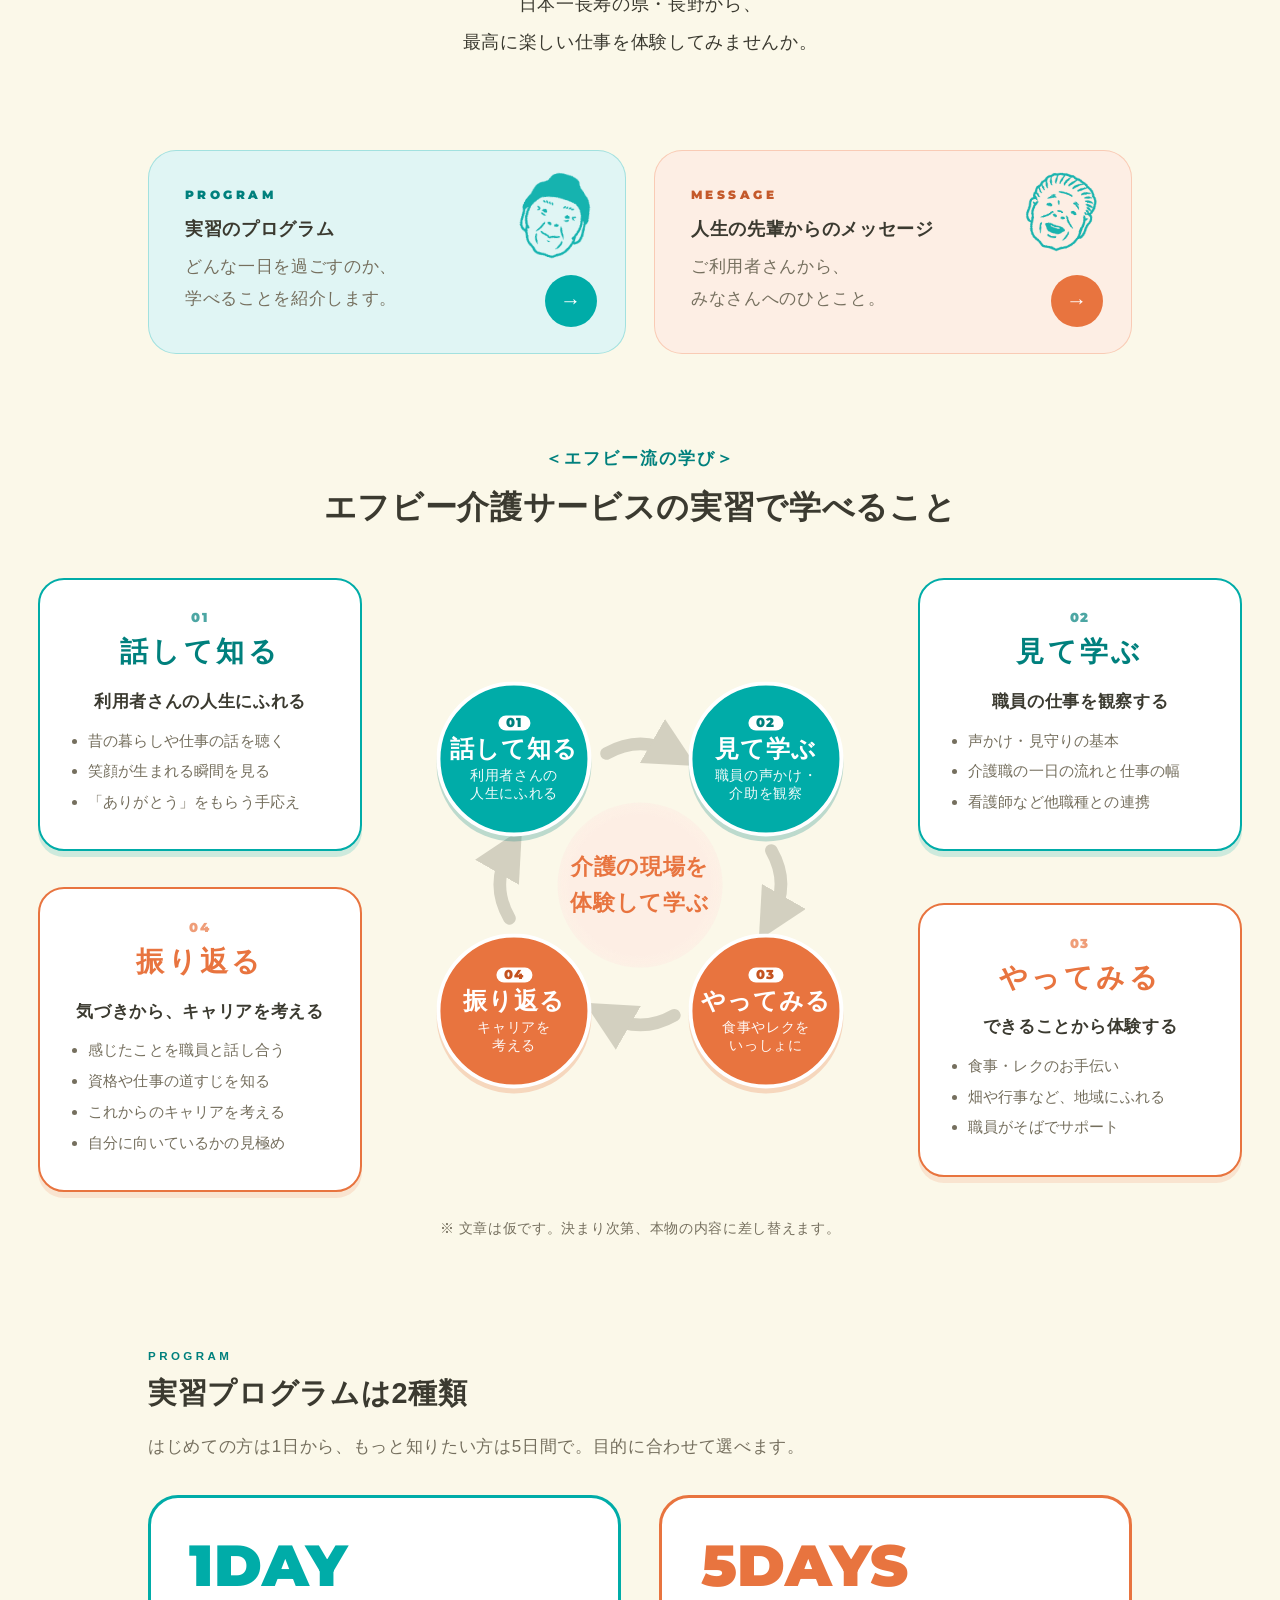
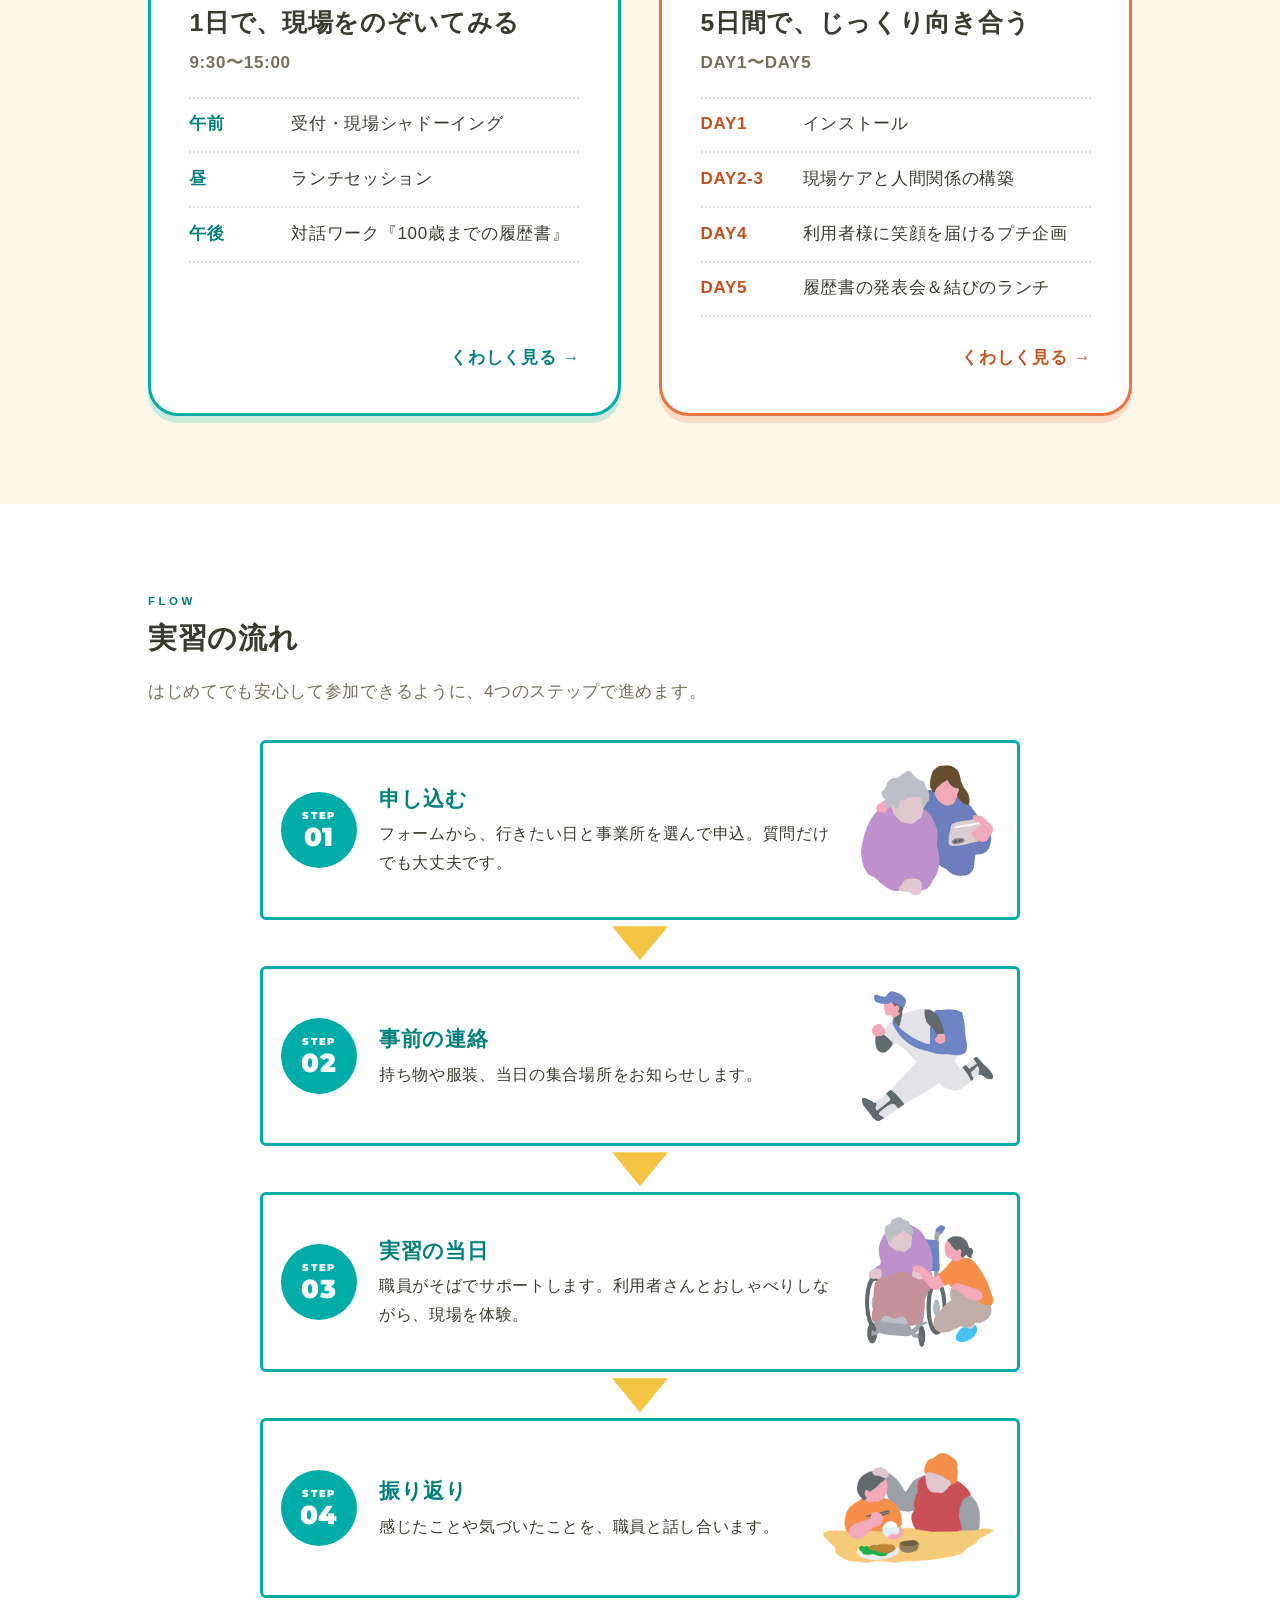
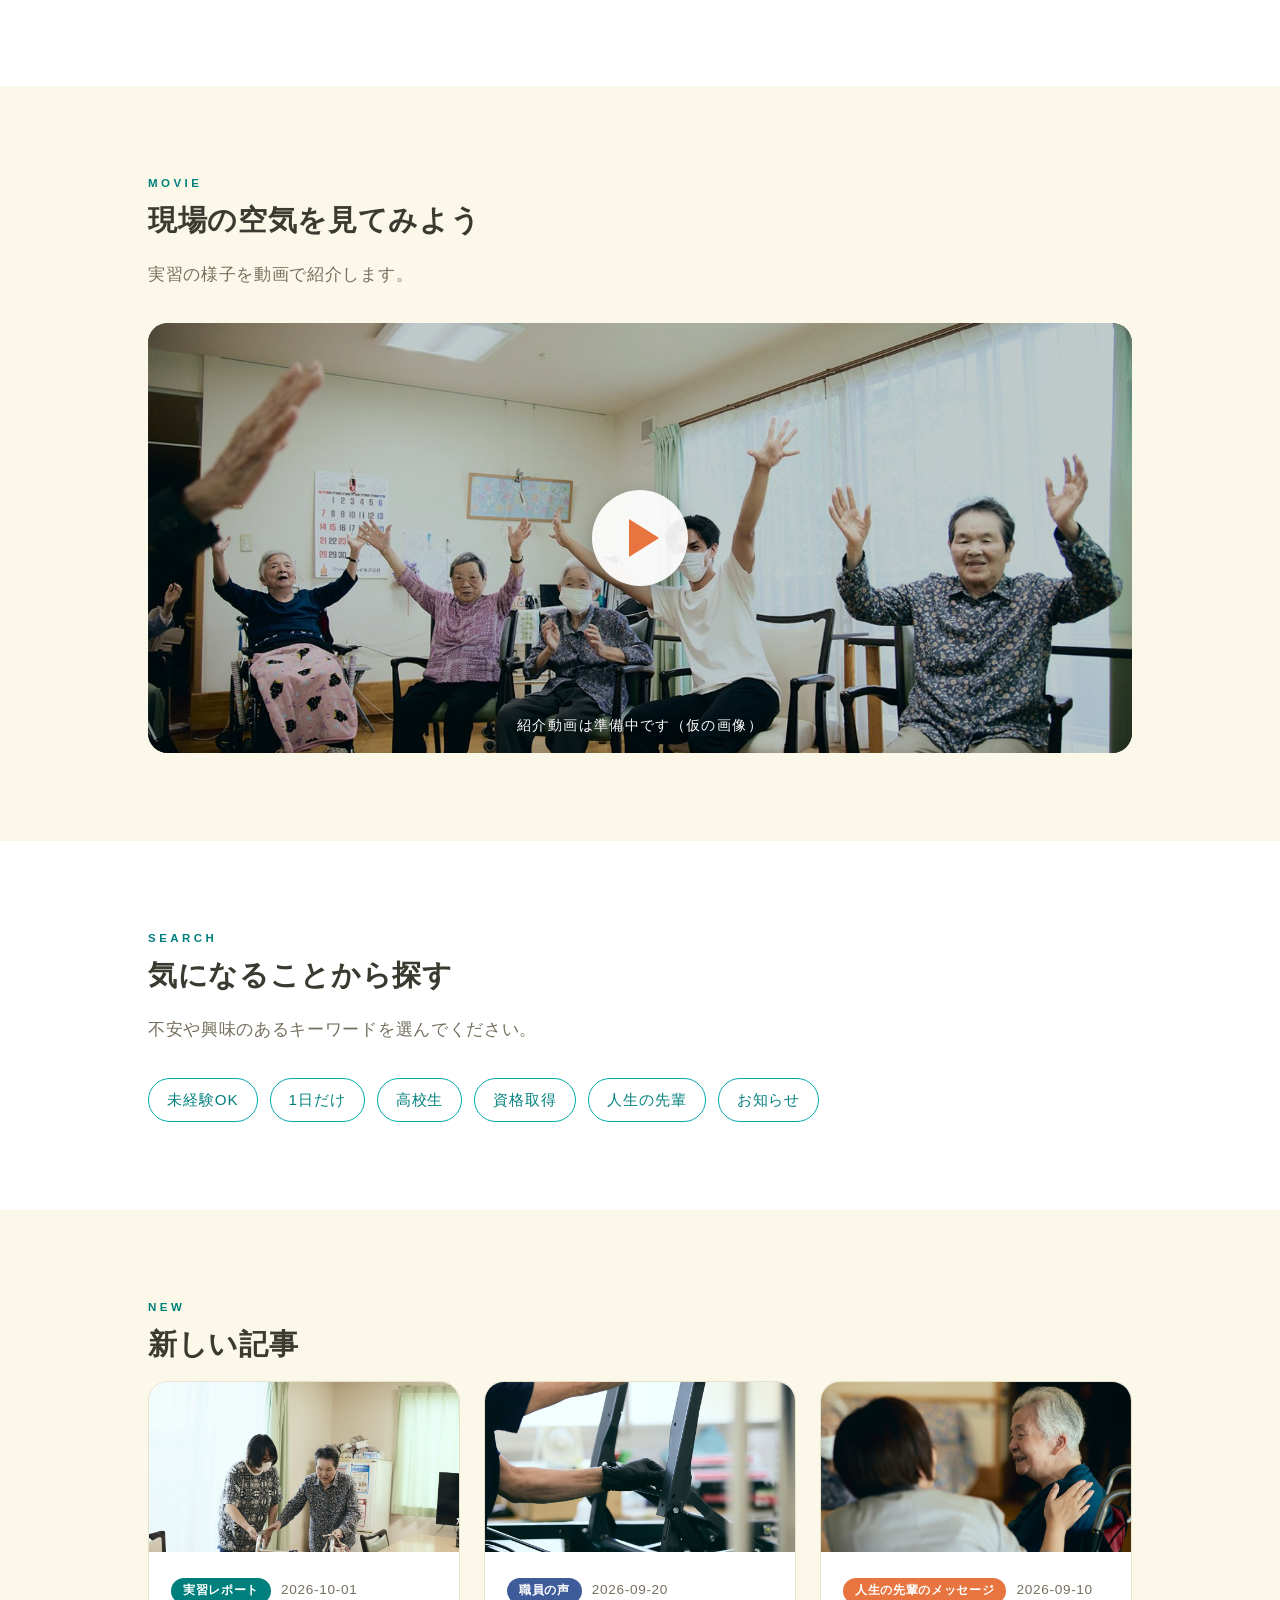
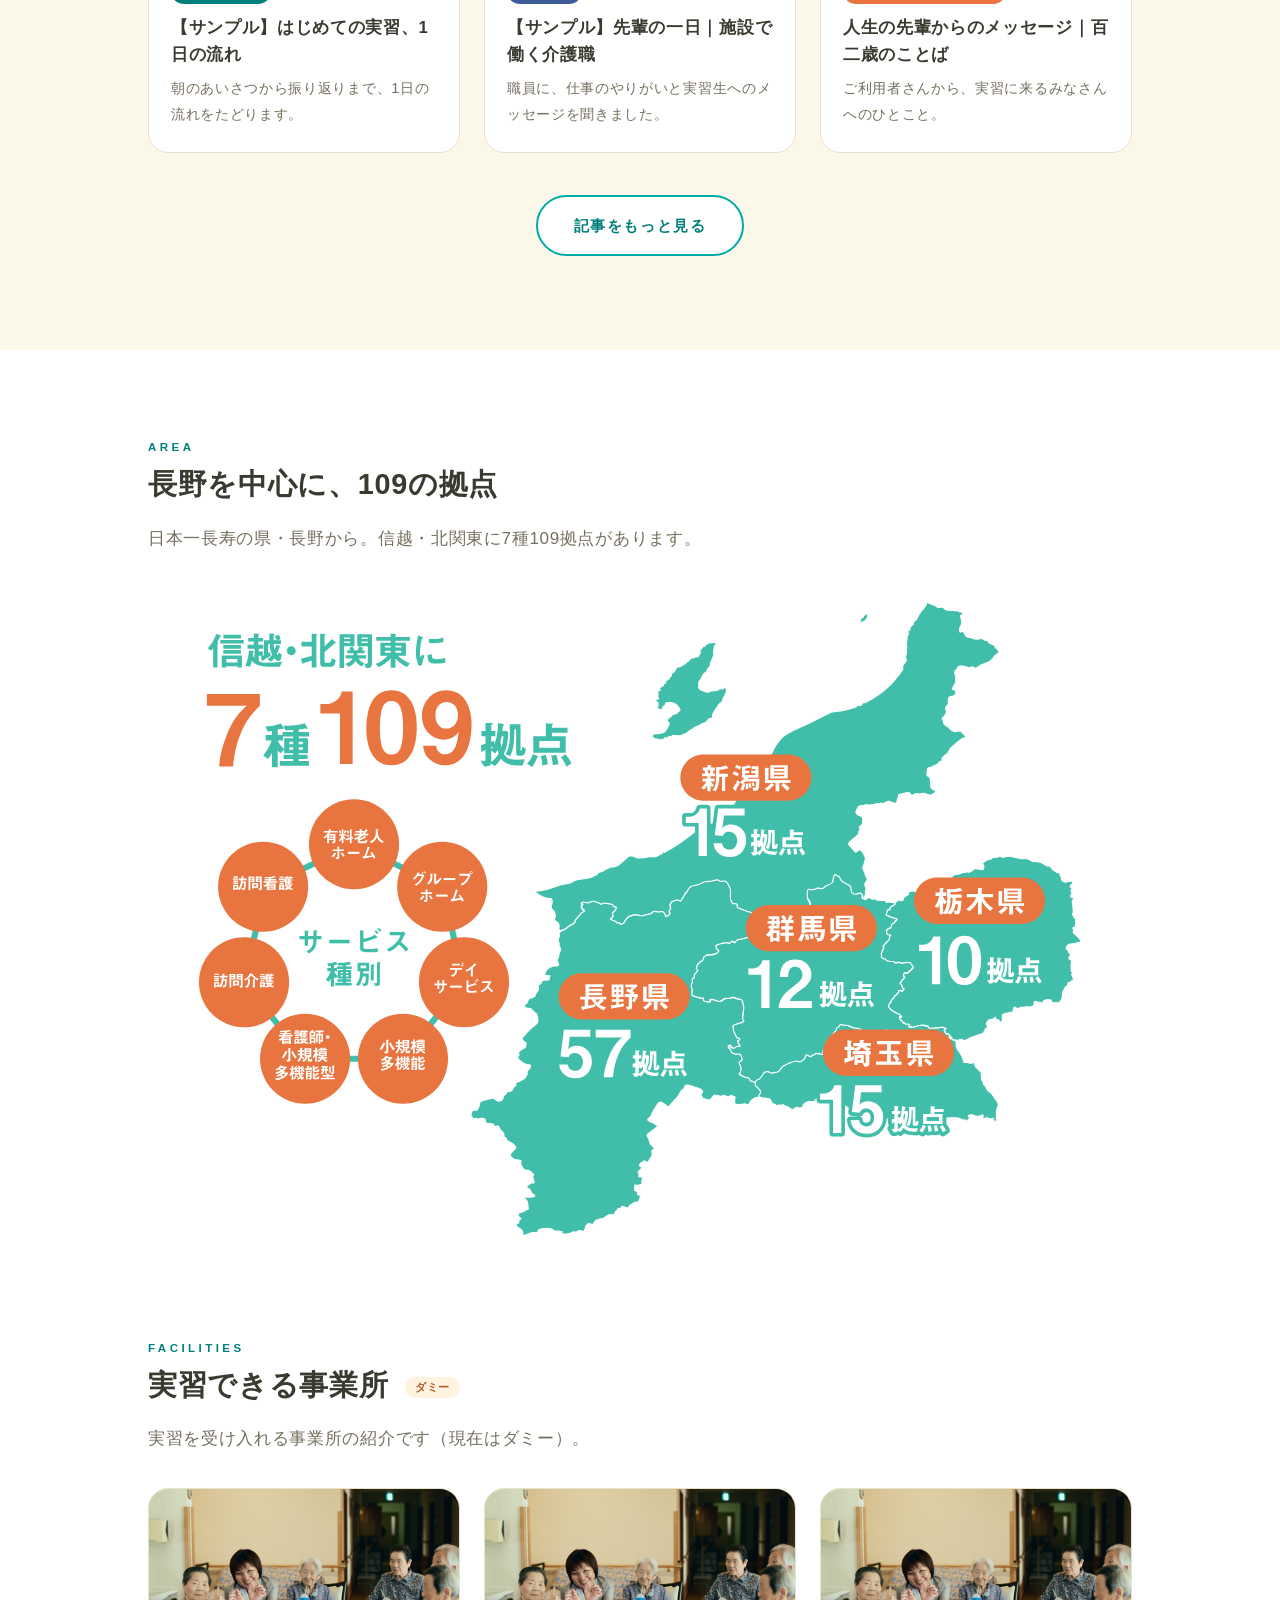
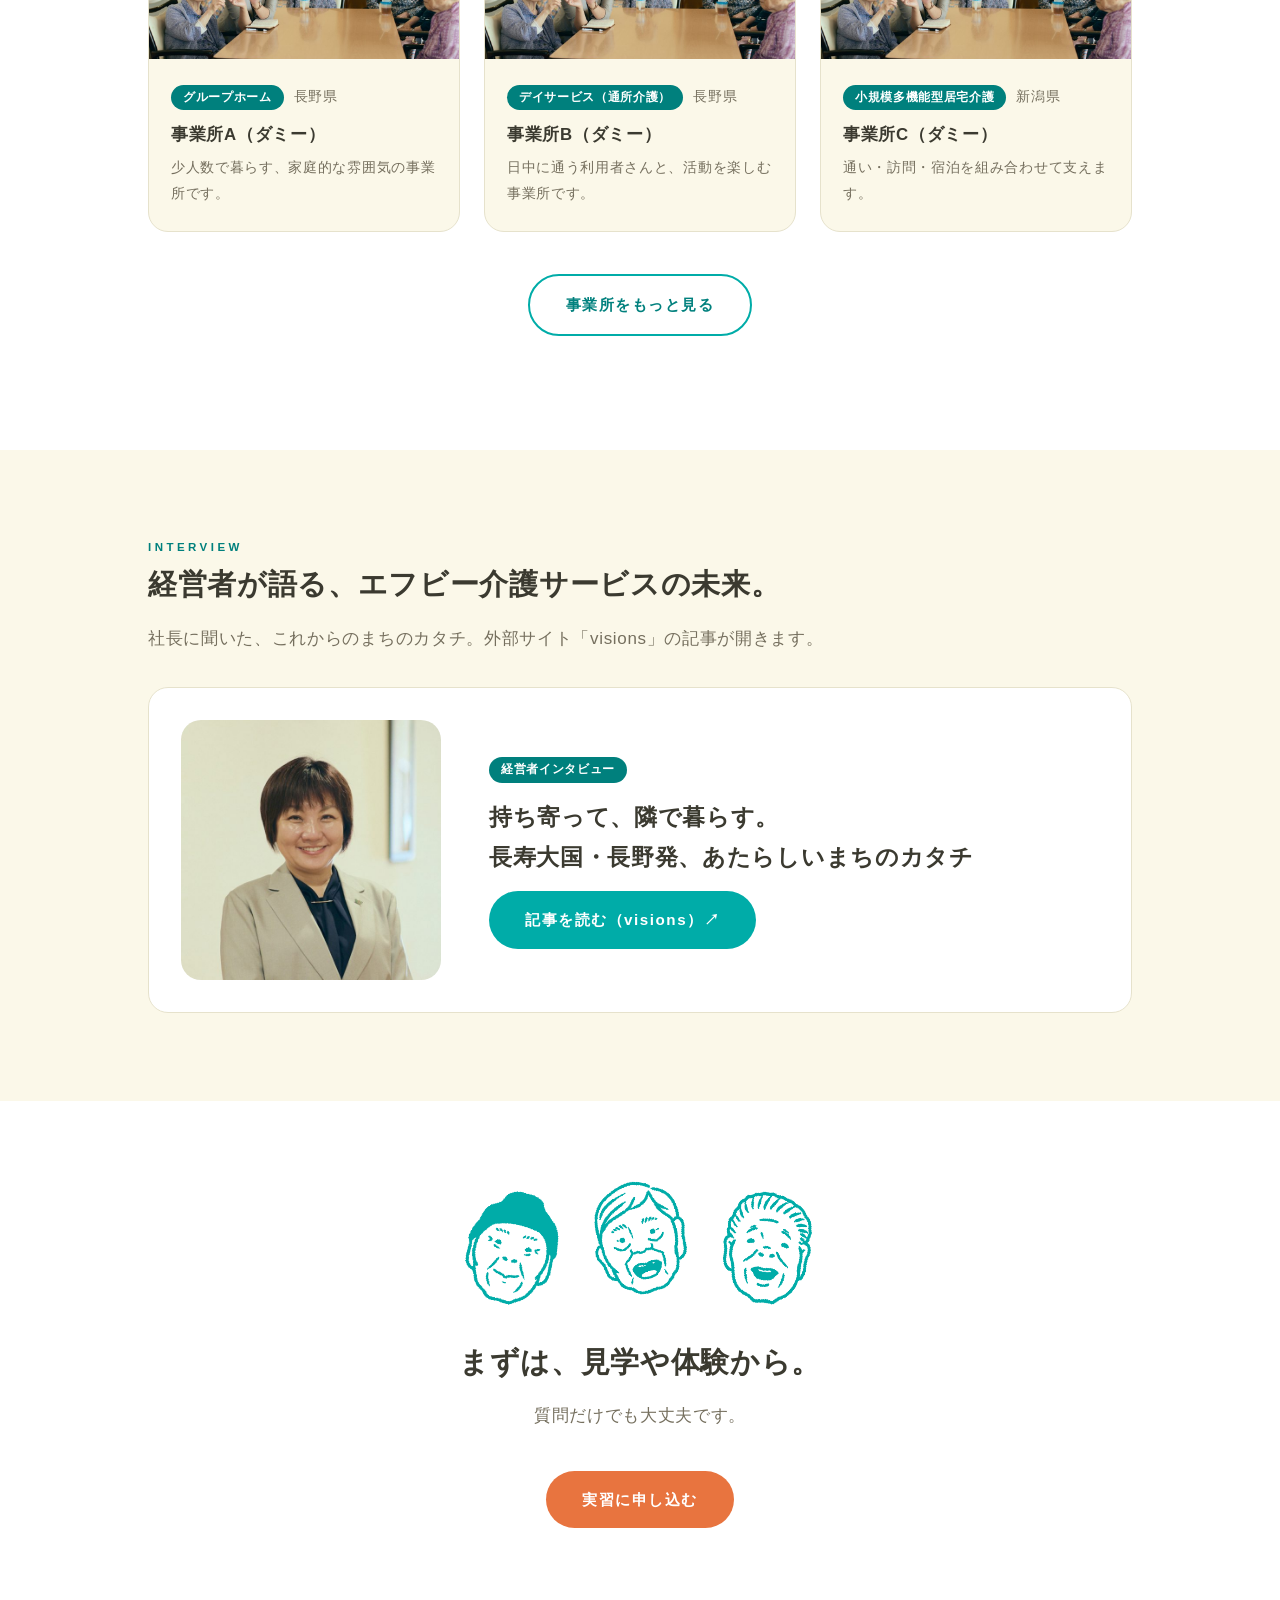
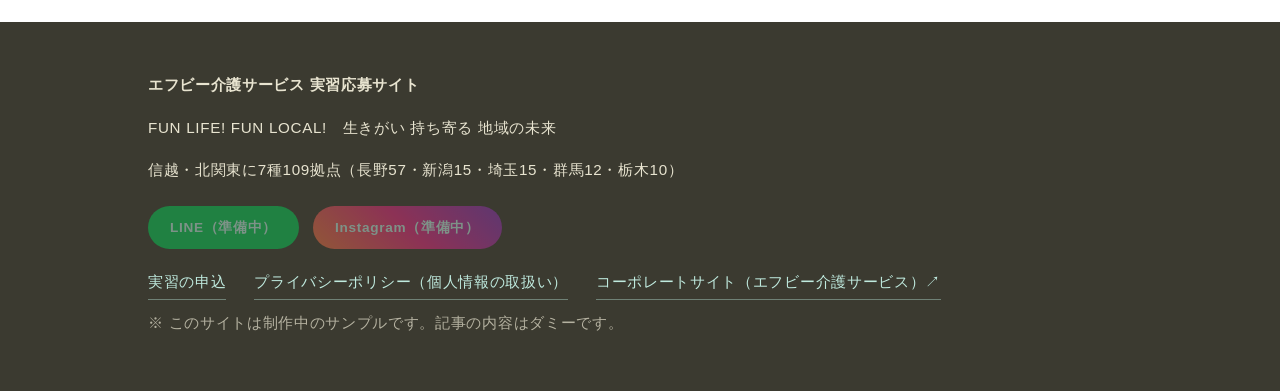
==== commit 3cac5c65: "1DAY・5DAYSの実習プログラムを追加（TOPのカード、実習ページの詳細、申込フォームの選択） Co-Authored-By: Claude Sonnet 5.5 <noreply@anthrop" ====
--- a/index.html
+++ b/index.html
@@ -22,6 +22,7 @@
 <span class="lc lc1"><i>01</i><b>話して知る</b><small>利用者さんの<br>人生にふれる</small></span><span class="lc lc2"><i>02</i><b>見て学ぶ</b><small>職員の声かけ・<br>介助を観察</small></span><span class="lc lc3"><i>03</i><b>やってみる</b><small>食事やレクを<br>いっしょに</small></span><span class="lc lc4"><i>04</i><b>振り返る</b><small>キャリアを<br>考える</small></span></div>
 <div class="lbox lb-t rv b1"><h3><i>01</i>話して知る</h3><p class="lq">利用者さんの人生にふれる</p><ul><li><span class="nb">昔の暮らしや</span><span class="nb">仕事の話を聴く</span></li><li><span class="nb">笑顔が生まれる</span><span class="nb">瞬間を見る</span></li><li><span class="nb">「ありがとう」を</span><span class="nb">もらう手応え</span></li></ul></div><div class="lbox lb-t rv b2"><h3><i>02</i>見て学ぶ</h3><p class="lq">職員の仕事を観察する</p><ul><li>声かけ・見守りの基本</li><li><span class="nb">介護職の一日の流れと</span><span class="nb">仕事の幅</span></li><li><span class="nb">看護師など</span><span class="nb">他職種との連携</span></li></ul></div><div class="lbox lb-o rv b3"><h3><i>03</i>やってみる</h3><p class="lq">できることから体験する</p><ul><li><span class="nb">食事・レクの</span><span class="nb">お手伝い</span></li><li><span class="nb">畑や行事など、</span><span class="nb">地域にふれる</span></li><li>職員がそばでサポート</li></ul></div><div class="lbox lb-o rv b4"><h3><i>04</i>振り返る</h3><p class="lq">気づきから、キャリアを考える</p><ul><li><span class="nb">感じたことを</span><span class="nb">職員と話し合う</span></li><li><span class="nb">資格や仕事の</span><span class="nb">道すじを知る</span></li><li><span class="nb">これからの</span><span class="nb">キャリアを考える</span></li><li><span class="nb">自分に向いているかの</span><span class="nb">見極め</span></li></ul></div>
 </div><p class="center" style="color:var(--sub);font-size:.85rem;margin-top:24px">※ 文章は仮です。決まり次第、本物の内容に差し替えます。</p></div></section>
+<section class="block rel" id="program"><div class="wrap wide"><h2 class="sec"><small>PROGRAM</small>実習プログラムは2種類</h2><p class="lead">はじめての方は1日から、もっと知りたい方は5日間で。目的に合わせて選べます。</p><div class="proggrid"><a class="progc p1 rv" href="about.html#day1"><div class="pc-tag">1DAY</div><h3>1日で、現場をのぞいてみる</h3><p class="pc-sub">9:30〜15:00</p><ul><li><b>午前</b>受付・現場シャドーイング</li><li><b>昼</b>ランチセッション</li><li><b>午後</b>対話ワーク『100歳までの履歴書』</li></ul><span class="pc-go">くわしく見る <i>→</i></span></a><a class="progc p5 rv" href="about.html#days5"><div class="pc-tag">5DAYS</div><h3>5日間で、じっくり向き合う</h3><p class="pc-sub">DAY1〜DAY5</p><ul><li><b>DAY1</b>インストール</li><li><b>DAY2-3</b>現場ケアと人間関係の構築</li><li><b>DAY4</b>利用者様に笑顔を届けるプチ企画</li><li><b>DAY5</b>履歴書の発表会＆結びのランチ</li></ul><span class="pc-go">くわしく見る <i>→</i></span></a></div></div></section>
 <section class="block alt rel" id="flow"><div class="wrap"><h2 class="sec"><small>FLOW</small>実習の流れ</h2><p class="lead">はじめてでも安心して参加できるように、4つのステップで進めます。</p><ol class="flow"><li class="step"><div class="badge"><small>STEP</small>01</div><div class="st-body"><h3>申し込む</h3><p>フォームから、行きたい日と事業所を選んで申込。質問だけでも大丈夫です。</p></div><img class="ill" src="img/step1.png" alt="スマートフォンを見ながら話す利用者さんと職員"></li><li class="arrow" aria-hidden="true"></li><li class="step"><div class="badge"><small>STEP</small>02</div><div class="st-body"><h3>事前の連絡</h3><p>持ち物や服装、当日の集合場所をお知らせします。</p></div><img class="ill" src="img/step2.png" alt="リュックを背負って出かける実習生"></li><li class="arrow" aria-hidden="true"></li><li class="step"><div class="badge"><small>STEP</small>03</div><div class="st-body"><h3>実習の当日</h3><p>職員がそばでサポートします。利用者さんとおしゃべりしながら、現場を体験。</p></div><img class="ill" src="img/step3.png" alt="車いすの利用者さんに寄りそう職員"></li><li class="arrow" aria-hidden="true"></li><li class="step"><div class="badge"><small>STEP</small>04</div><div class="st-body"><h3>振り返り</h3><p>感じたことや気づいたことを、職員と話し合います。</p></div><img class="ill" src="img/step4.png" alt="食卓を囲んで話す利用者さんと職員"></li></ol></div></section>
 <section class="block"><div class="wrap"><h2 class="sec"><small>MOVIE</small>現場の空気を見てみよう</h2><p class="lead">実習の様子を動画で紹介します。</p><div class="video ph"><img src="img/photo-hands.jpg" alt="みんなで手を上げて体を動かす実習の様子（仮の画像）"><span class="play" aria-hidden="true"></span><span class="vcap">紹介動画は準備中です（仮の画像）</span></div></div></section>
 <section class="block alt"><div class="wrap"><h2 class="sec"><small>SEARCH</small>気になることから探す</h2><p class="lead">不安や興味のあるキーワードを選んでください。</p><div class="tags" id="tags"></div></div></section>
--- a/css/style.css
+++ b/css/style.css
@@ -309,3 +309,37 @@
 @media(max-width:860px){#learn .learn{grid-template-columns:1fr}#learn .lcycle{order:-1}}
 #learn .lh-ttl{text-wrap:balance;line-break:strict}
 #learn .lbox li{letter-spacing:.01em}
+.mface{top:76px;left:42px;width:54px}
+.mx{width:40px;height:40px;position:relative;top:23px;right:6px}
+.mx svg{width:17px;height:17px}
+@media(max-width:640px){.mface{top:51px;left:32px}}
+
+.timetable{list-style:none;margin:1.2em 0 2.4em;padding:0;border-top:3px dotted var(--mint)}
+.tt{display:grid;grid-template-columns:8.6em 1fr;gap:0 clamp(16px,3vw,40px);padding:28px 4px;border-bottom:3px dotted var(--mint);align-items:start}
+.tt-time{text-align:right;line-height:1.3;white-space:nowrap}
+.tt-time b{display:block;font:900 1.7rem Montserrat,sans-serif;color:var(--mint-d)}
+.tt-time b.day{font-size:1.5rem}
+.tt-time span{font-size:.95rem;color:var(--sub);font-weight:700}
+.tt-body h3{margin:0 0 .5em;font-size:1.3rem;line-height:1.5;letter-spacing:.03em}
+.tt-body ul{margin:0;padding-left:1.1em;font-size:1.04rem;line-height:1.95;letter-spacing:.02em;color:#4a463a;max-width:38em;text-wrap:pretty;line-break:strict}
+.tt-body li{margin-bottom:.2em}
+.progtabs{display:flex;gap:16px;margin:1.4em 0 .6em;flex-wrap:wrap}
+.progtabs a{flex:1 1 220px;text-align:center;text-decoration:none;font:900 1.6rem Montserrat,sans-serif;color:#fff;background:var(--mint);border-radius:20px;padding:14px 10px;line-height:1.3;transition:transform .3s}
+.progtabs a:last-child{background:#e8743f}.progtabs a:hover{transform:translateY(-4px)}
+.progtabs small{display:block;font:700 .85rem "Zen Maru Gothic",sans-serif;opacity:.95}
+.progh{font-size:1.5rem;margin:2.2em 0 0;display:flex;align-items:center;gap:.7em;scroll-margin-top:90px}
+.progh em{font:900 1rem Montserrat,sans-serif;font-style:normal;background:var(--mint);color:#fff;border-radius:99px;padding:.25em 1em}
+#days5~.timetable .tt-time b,.t5 .tt-time b{color:#c4521f}
+.proggrid{display:grid;grid-template-columns:1fr 1fr;gap:clamp(18px,3vw,40px);margin-top:1.6em}
+.progc{display:flex;flex-direction:column;background:#fff;border:3px solid var(--mint);border-radius:30px;padding:clamp(24px,3vw,40px);text-decoration:none;color:inherit;box-shadow:0 7px 0 rgba(0,172,168,.18);transition:transform .3s,box-shadow .3s}
+.progc.p5{border-color:#e8743f;box-shadow:0 7px 0 rgba(232,116,63,.2)}
+.progc:hover{transform:translateY(-8px)}
+.pc-tag{font:900 clamp(2.4rem,5vw,3.6rem) Montserrat,sans-serif;color:var(--mint);line-height:1}
+.p5 .pc-tag{color:#e8743f}
+.progc h3{margin:.4em 0 .2em;font-size:clamp(1.2rem,2vw,1.55rem);line-height:1.5}
+.pc-sub{margin:0 0 1em;color:var(--sub);font-weight:700}
+.progc ul{list-style:none;margin:0 0 1.4em;padding:0;border-top:2px dotted #ddd}
+.progc li{display:grid;grid-template-columns:5.2em 1fr;gap:.8em;padding:.7em 0;border-bottom:2px dotted #ddd;line-height:1.7}
+.progc li b{color:var(--mint-d)}.p5 li b{color:#c4521f}
+.pc-go{margin-top:auto;align-self:flex-end;font-weight:700;color:var(--mint-d)}.p5 .pc-go{color:#c4521f}
+@media(max-width:860px){.proggrid{grid-template-columns:1fr}.tt{grid-template-columns:1fr;padding:22px 2px}.tt-time{text-align:left;display:flex;align-items:baseline;gap:.7em;margin-bottom:.4em}.tt-time b{font-size:1.5rem}.tt-body h3{font-size:1.15rem}.tt-body ul{font-size:1rem}.progh{font-size:1.2rem;flex-wrap:wrap}}
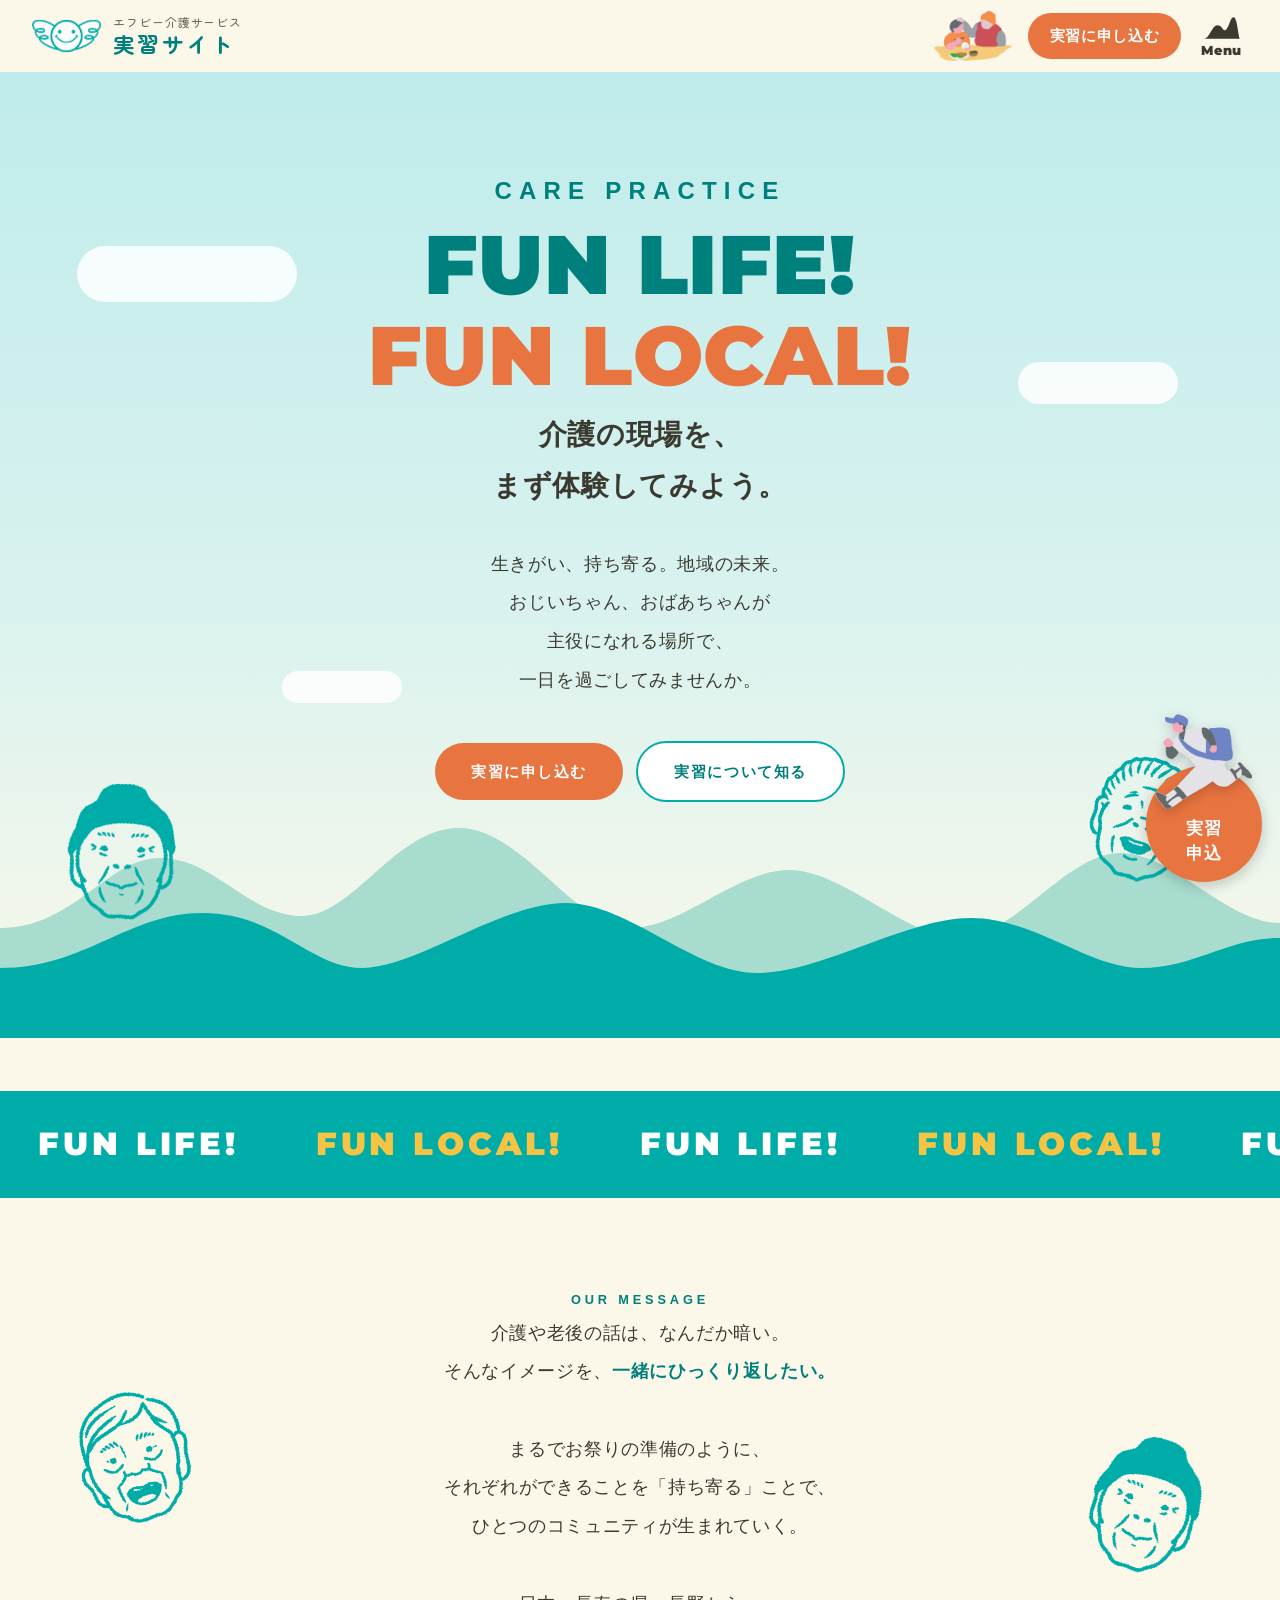
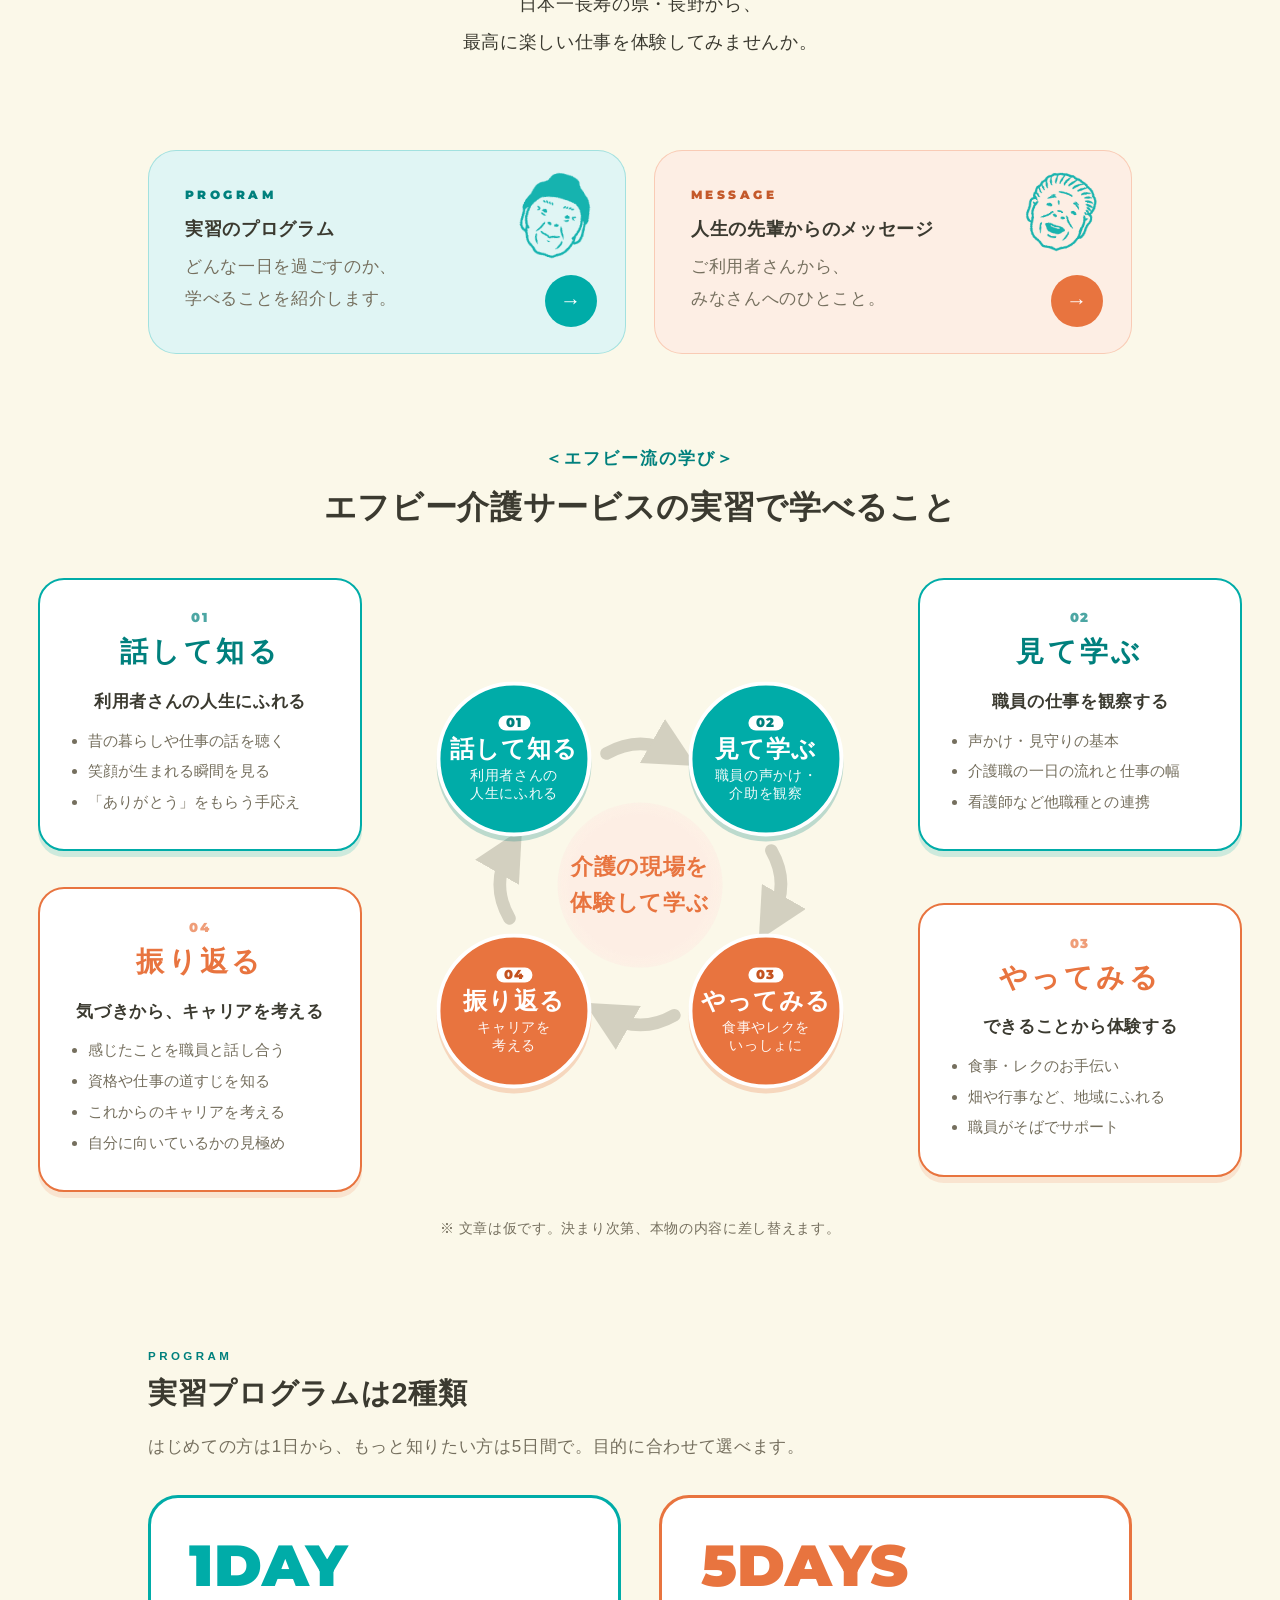
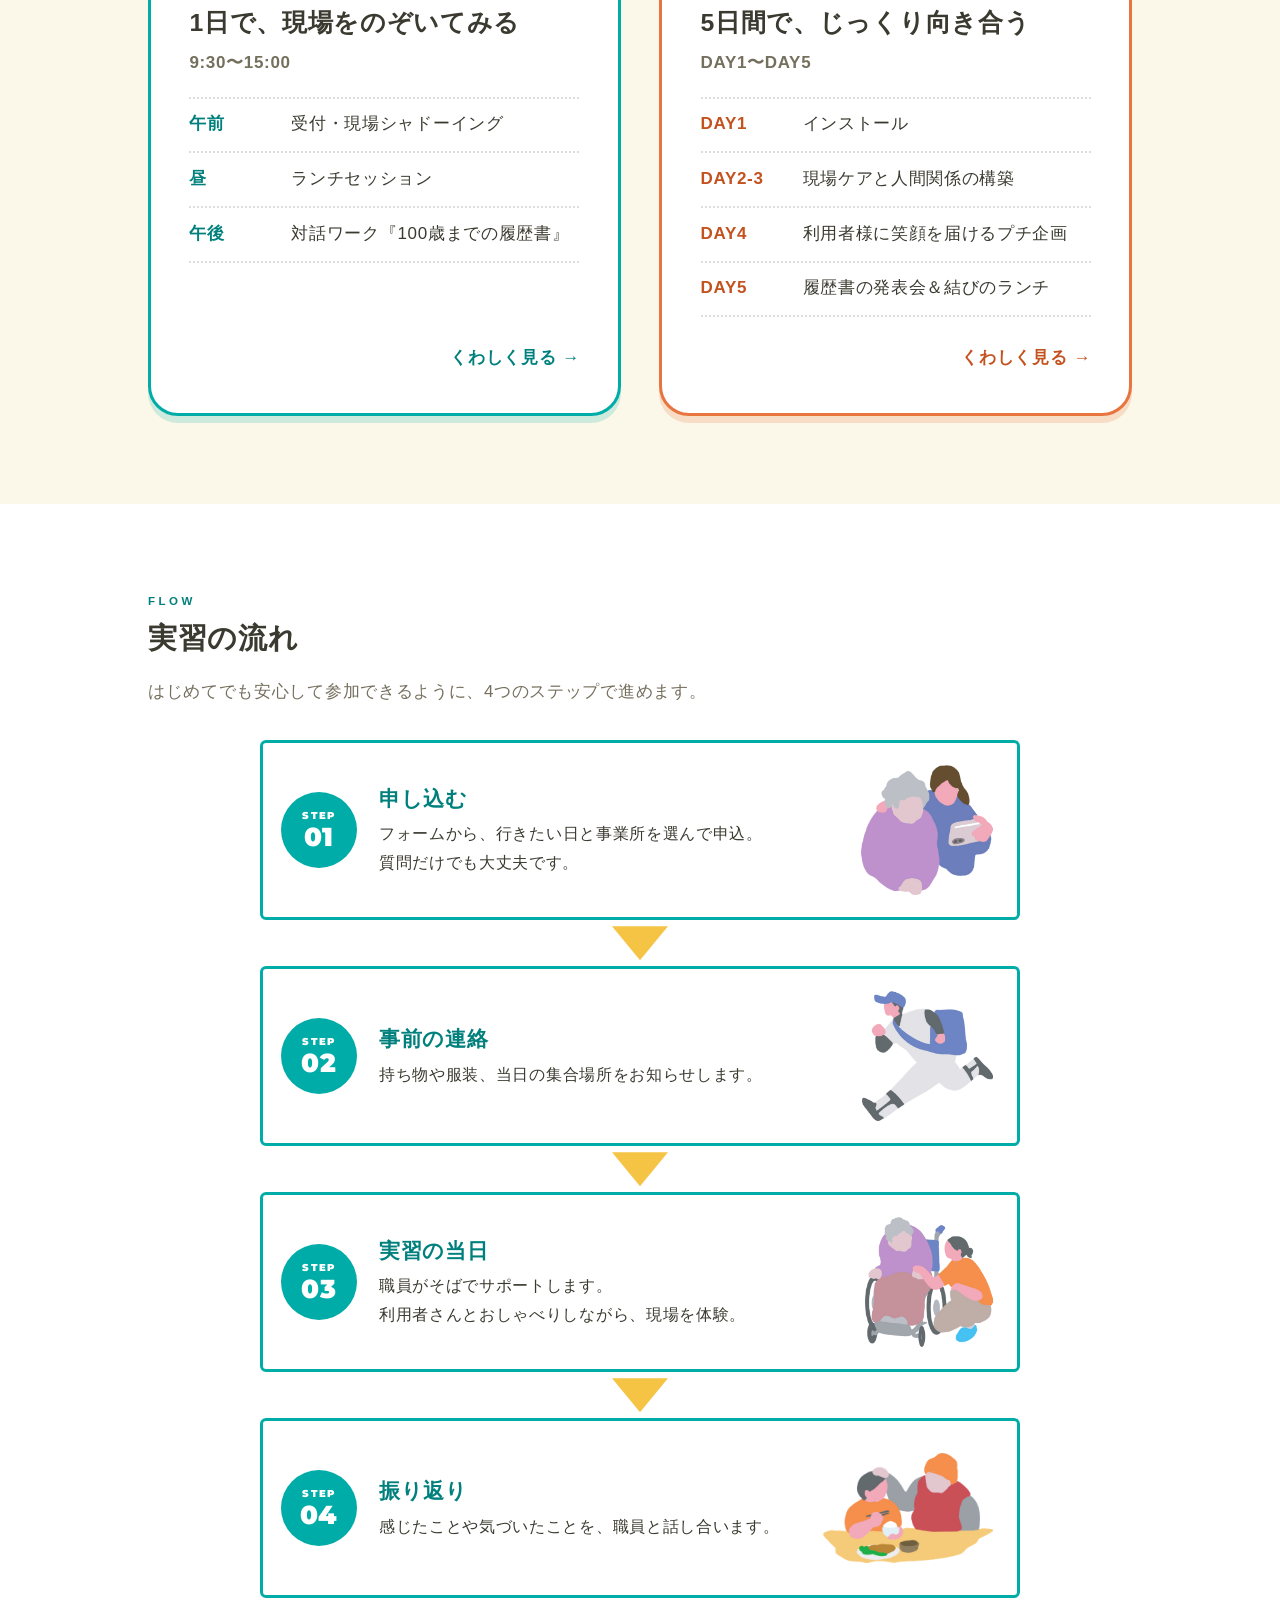
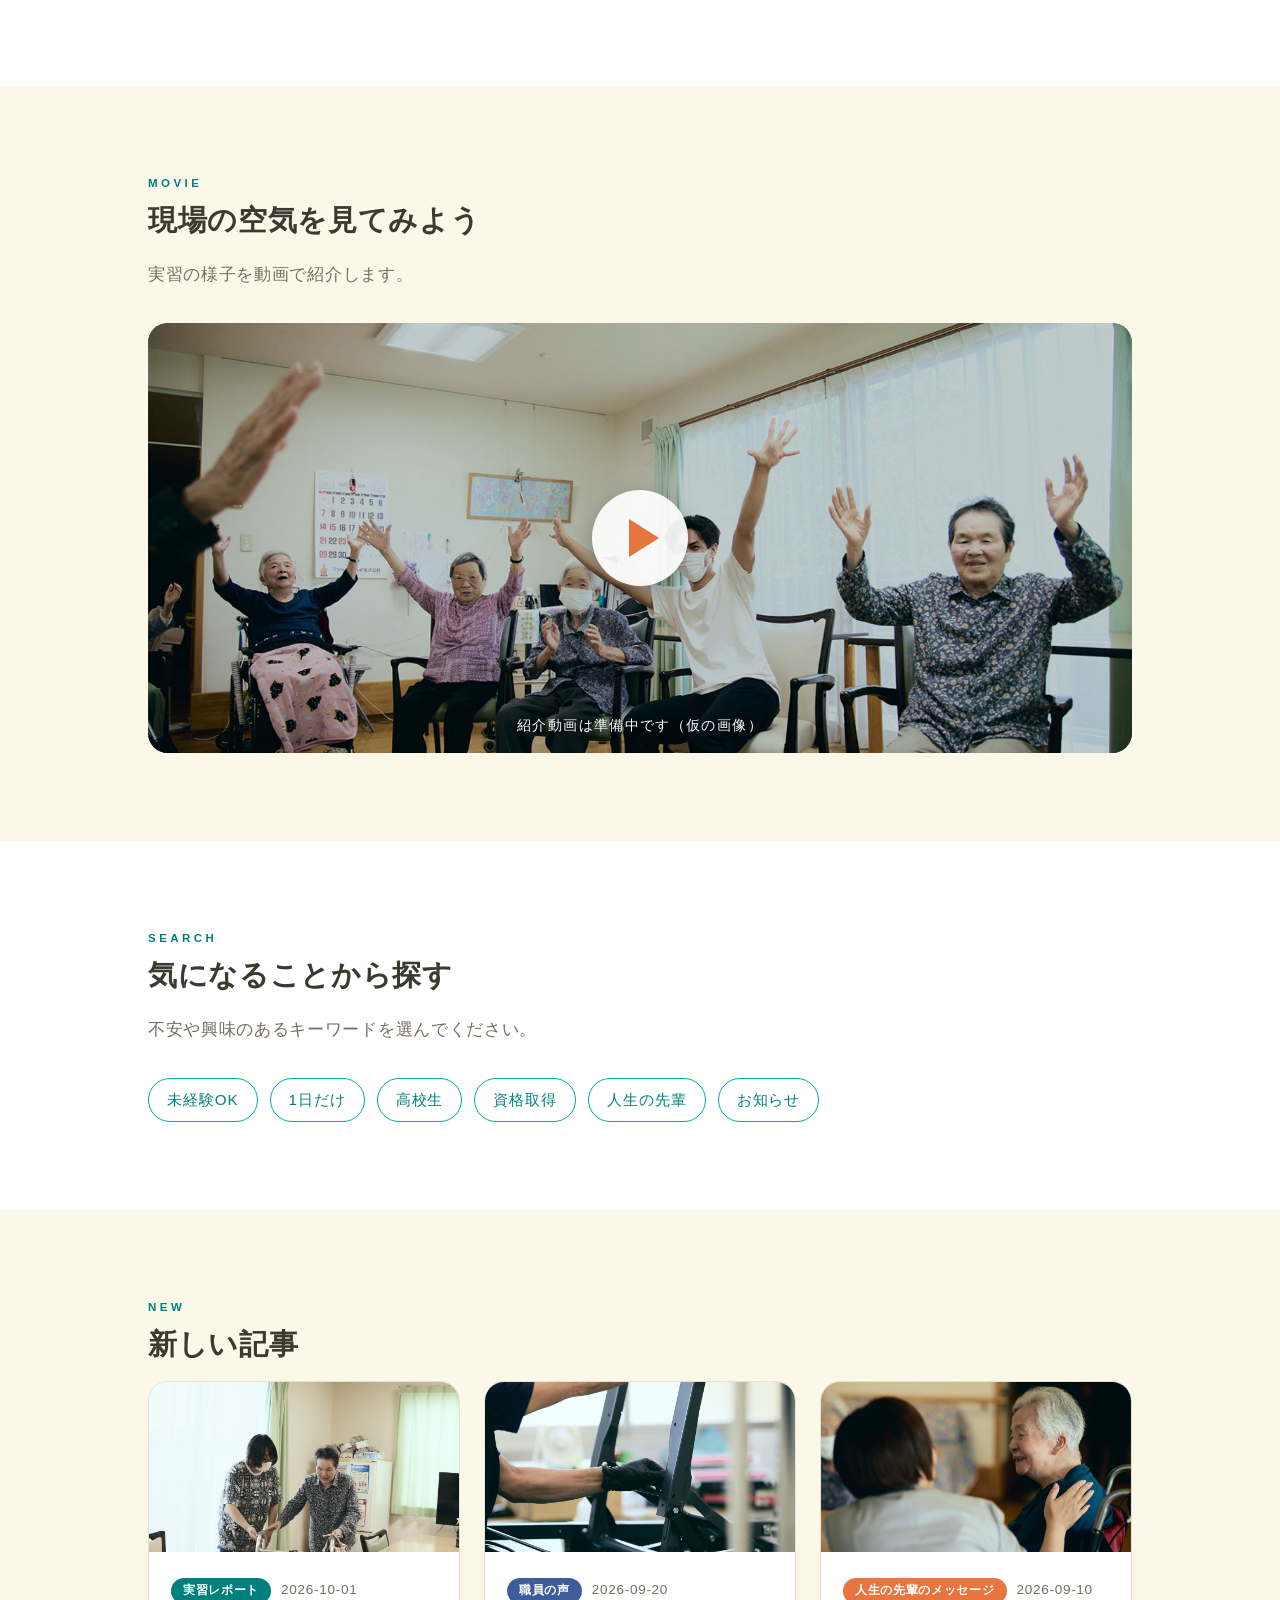
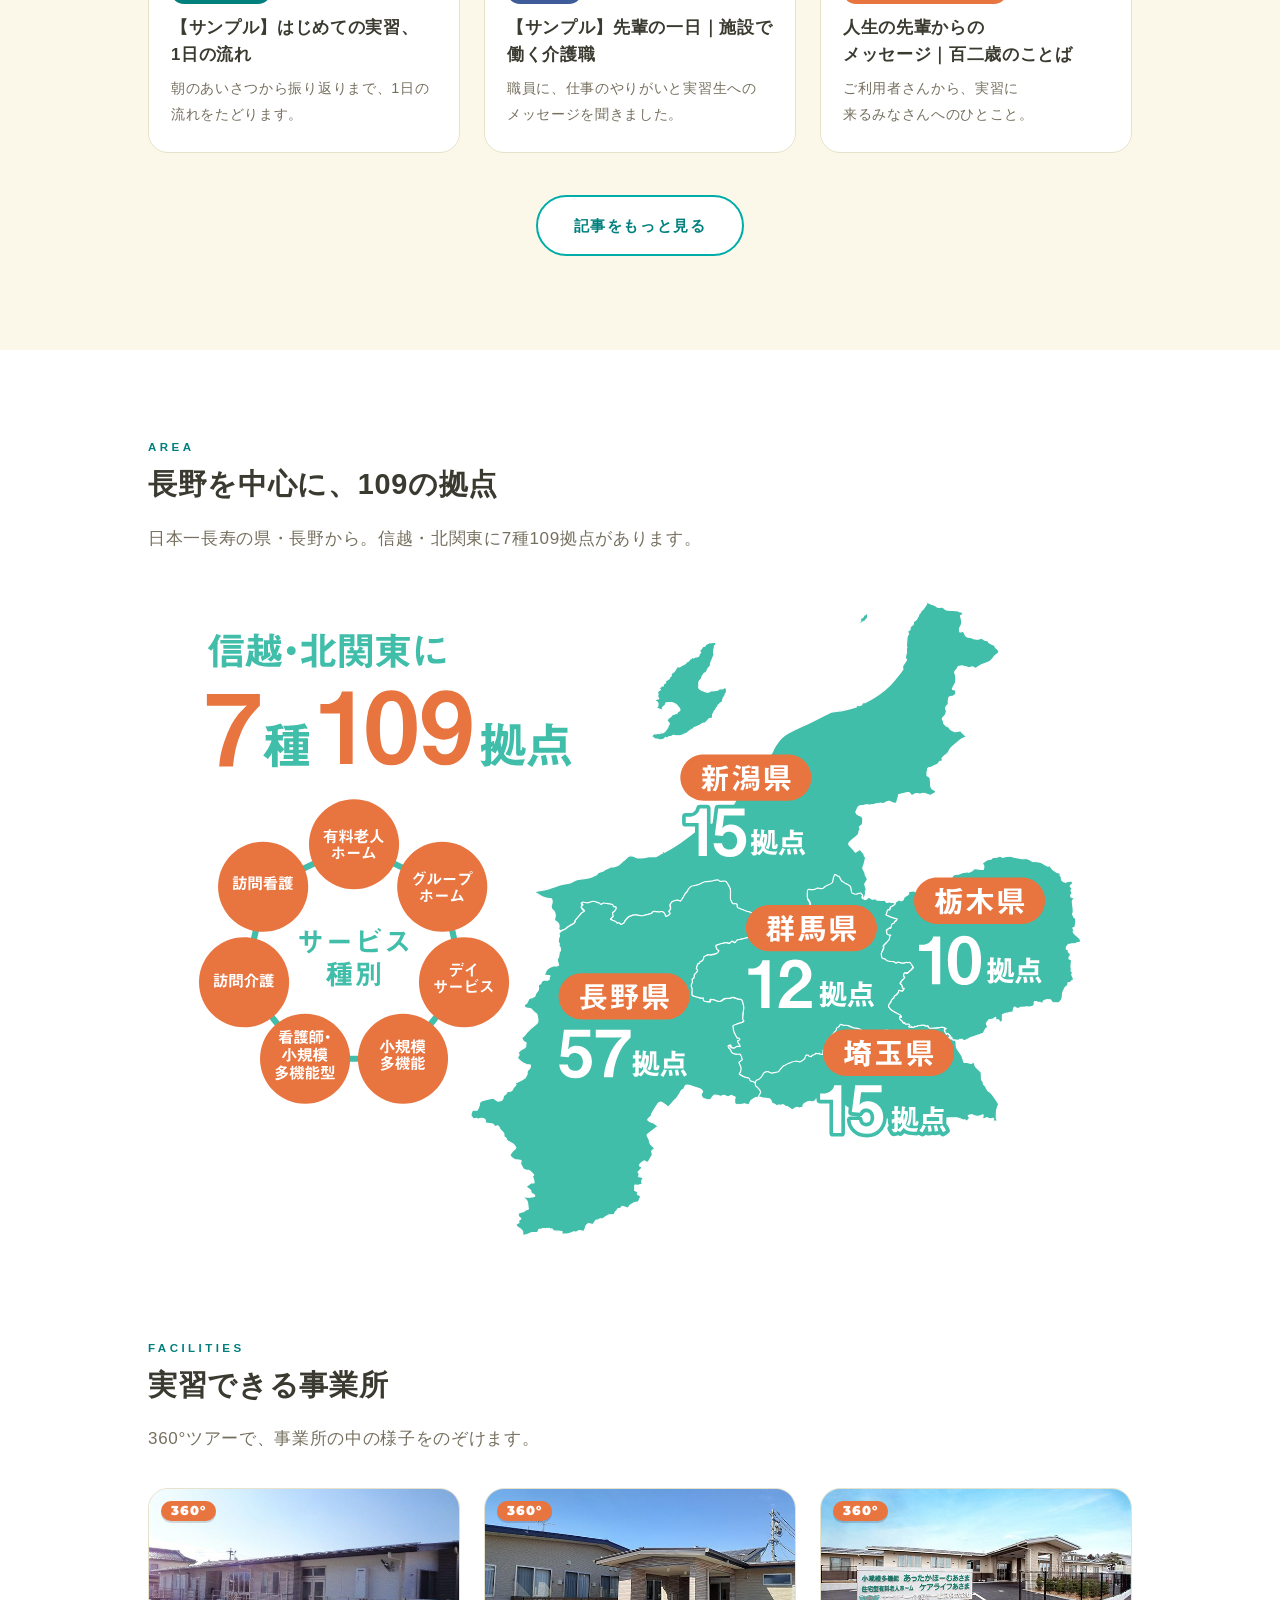
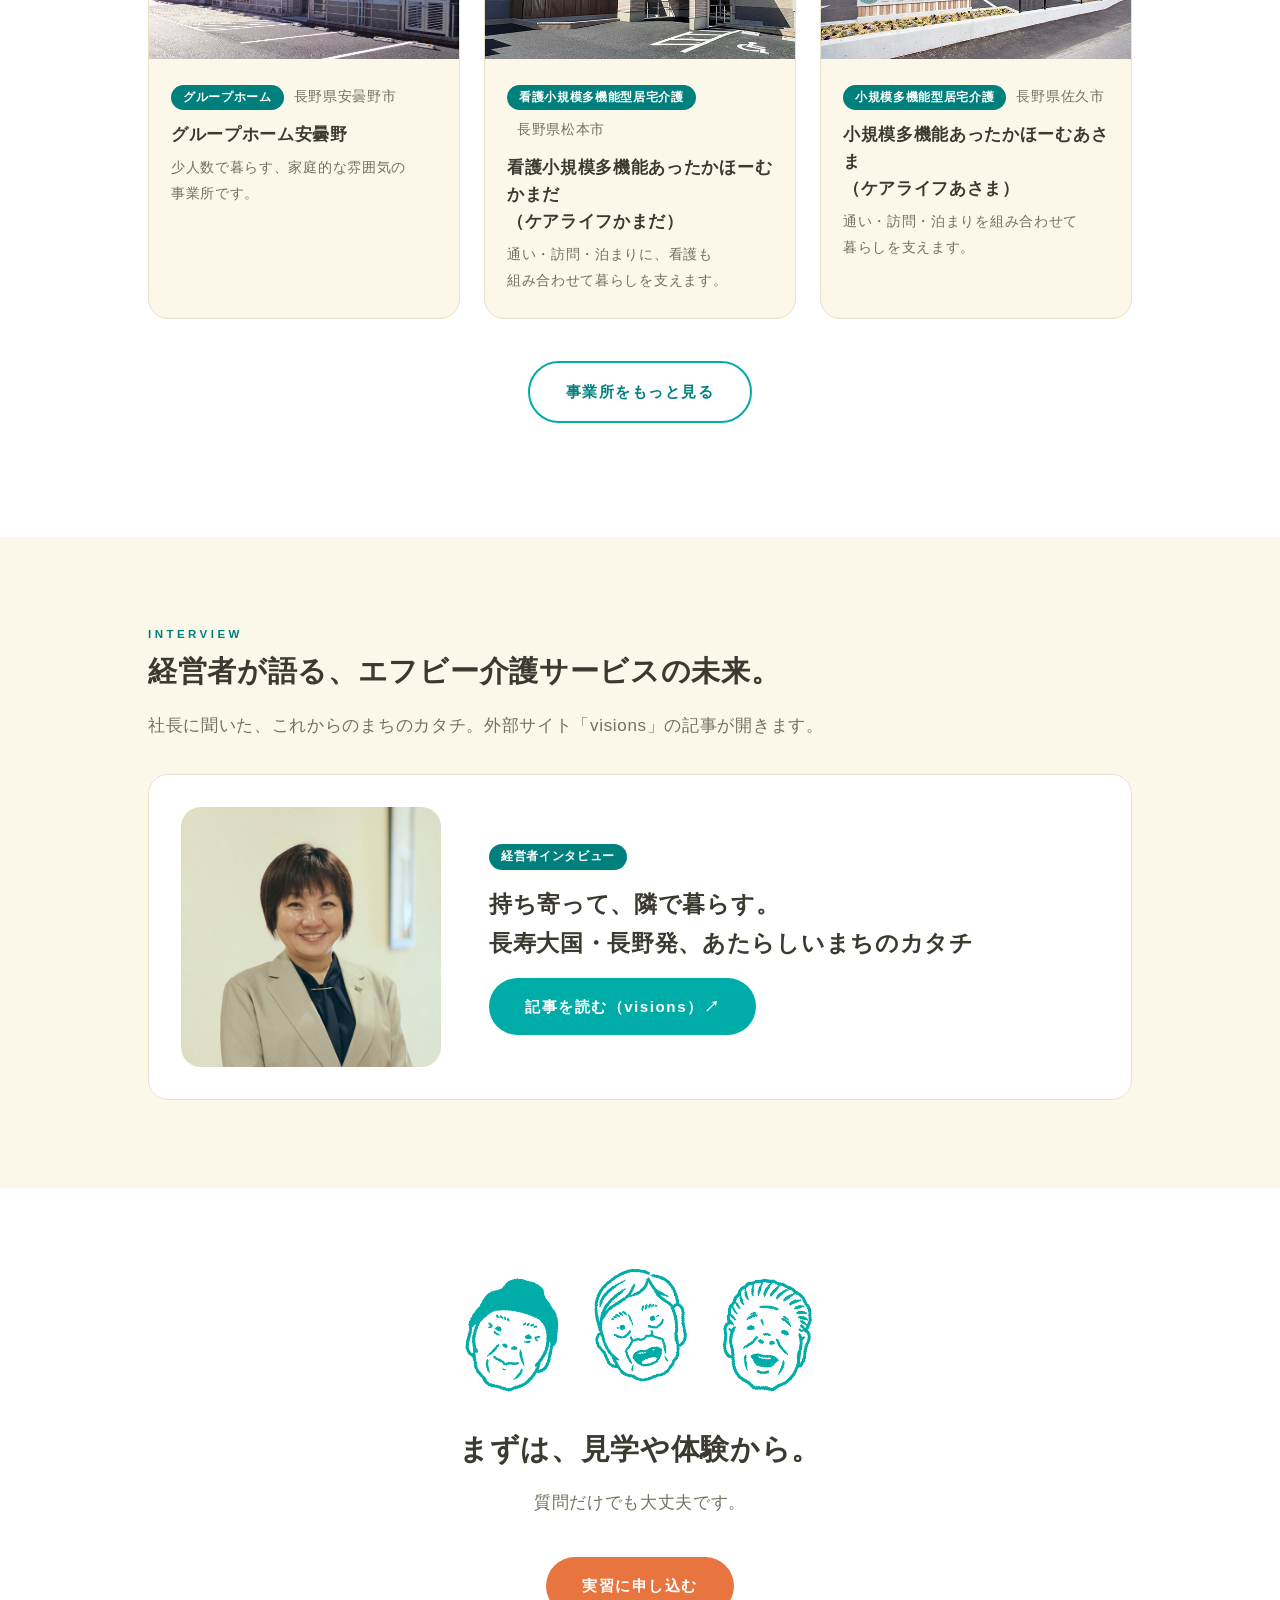
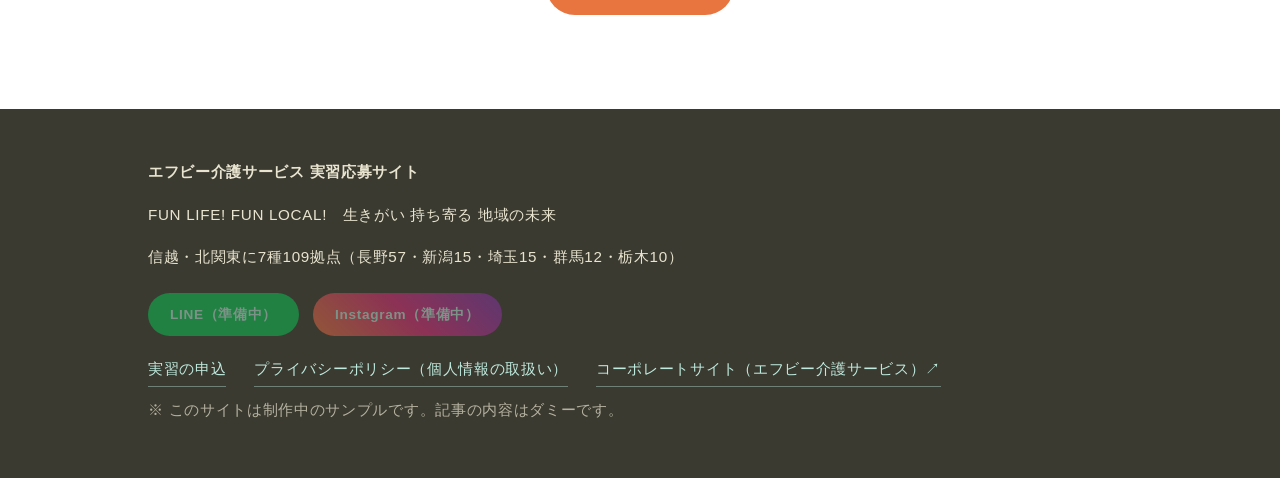
==== commit 66207c5e: "事業所を360°ツアー掲載の9か所に入れ替え、ツアーを組み込み、個人情報の基本方針ページを作成 Co-Authored-By: Claude Sonnet 5.5 <noreply@anthropic" ====
--- a/index.html
+++ b/index.html
@@ -29,7 +29,7 @@
 <section class="block"><div class="wrap"><h2 class="sec"><small>NEW</small>新しい記事</h2><div class="grid" id="list"></div><p class="center mt"><a class="btn ghost" href="articles.html">記事をもっと見る</a></p></div></section>
 <section class="block alt"><div class="wrap"><h2 class="sec"><small>AREA</small>長野を中心に、109の拠点</h2><p class="lead">日本一長寿の県・長野から。信越・北関東に7種109拠点があります。</p>
 <figure class="area-fig"><img src="img/area-map.svg" alt="エフビー介護サービスの活動拠点。信越・北関東に7種109拠点。新潟県15、長野県57、群馬県12、栃木県10、埼玉県15拠点。サービスは有料老人ホーム、グループホーム、デイサービス、小規模多機能、看護師・小規模多機能型、訪問介護、訪問看護の7種類。"></figure></div></section>
-<section class="block alt"><div class="wrap"><h2 class="sec"><small>FACILITIES</small>実習できる事業所 <span class="dummy">ダミー</span></h2><p class="lead">実習を受け入れる事業所の紹介です（現在はダミー）。</p><div class="grid" id="fac"></div><p class="center mt"><a class="btn ghost" href="facilities.html">事業所をもっと見る</a></p></div></section>
+<section class="block alt"><div class="wrap"><h2 class="sec"><small>FACILITIES</small>実習できる事業所</h2><p class="lead">360°ツアーで、事業所の中の様子をのぞけます。</p><div class="grid" id="fac"></div><p class="center mt"><a class="btn ghost" href="facilities.html">事業所をもっと見る</a></p></div></section>
 <section class="block rel" id="interview"><div class="wrap"><h2 class="sec"><small>INTERVIEW</small>経営者が語る、エフビー介護サービスの未来。</h2>
 <p class="lead">社長に聞いた、これからのまちのカタチ。外部サイト「visions」の記事が開きます。</p>
 <a class="iv" href="https://www.vision-community.jp/articles/58102d0c-9da2-4661-a0a1-ddda64720cd3" target="_blank" rel="noopener"><img src="img/ceo.jpg" alt="エフビー介護サービス 社長の柳澤 美穂さん"><div class="iv-body"><span class="label">経営者インタビュー</span><h3>持ち寄って、隣で暮らす。<br>長寿大国・長野発、あたらしいまちのカタチ</h3><span class="btn">記事を読む（visions）↗</span></div></a></div></section>
--- a/css/style.css
+++ b/css/style.css
@@ -133,8 +133,7 @@
 .pagephoto{display:block;width:100%;height:clamp(160px,28vw,320px);object-fit:cover;object-position:center 30%;border-radius:var(--r);margin:0 0 clamp(32px,5vw,56px)}
 .pagephoto.in{height:clamp(180px,32vw,360px);margin-bottom:28px}
 @media(max-width:640px){.hbtns .cta{display:none}.menupanel{padding:64px 26px 40px}}
-:root{--mp:#e8743f;--mp-cta:#00807d}:root[data-menu-theme=teal]{--mp:#00aca8;--mp-cta:#e8743f}
-.mtheme{display:flex;gap:8px;align-items:center;justify-content:center;margin-top:28px;font-size:.8rem}.mtheme button{background:none;border:1.5px solid rgba(255,255,255,.7);color:#fff;border-radius:99px;padding:4px 12px;cursor:pointer;font:inherit}.mtheme button[aria-pressed=true]{background:#fff;color:#333;font-weight:700}
+:root{--mp:#e8743f;--mp-cta:#00807d}
 header.site .wrap{max-width:none;padding-left:clamp(16px,2.5vw,36px);padding-right:clamp(16px,2.5vw,36px)}
 .hero .eyebrow{font-size:clamp(1.05rem,2.6vw,1.5rem);letter-spacing:.3em}.hero .fun{margin-top:.05em}
 
@@ -343,3 +342,43 @@
 .progc li b{color:var(--mint-d)}.p5 li b{color:#c4521f}
 .pc-go{margin-top:auto;align-self:flex-end;font-weight:700;color:var(--mint-d)}.p5 .pc-go{color:#c4521f}
 @media(max-width:860px){.proggrid{grid-template-columns:1fr}.tt{grid-template-columns:1fr;padding:22px 2px}.tt-time{text-align:left;display:flex;align-items:baseline;gap:.7em;margin-bottom:.4em}.tt-time b{font-size:1.5rem}.tt-body h3{font-size:1.15rem}.tt-body ul{font-size:1rem}.progh{font-size:1.2rem;flex-wrap:wrap}}
+
+section[id],h2[id],h3[id]{scroll-margin-top:84px}
+.menupanel{overscroll-behavior:contain}
+.jpp{display:inline-block;max-width:100%;vertical-align:baseline}
+
+.facts{display:grid;grid-template-columns:1fr 1fr;gap:clamp(14px,2vw,22px)}
+.fact{background:#fff;border-radius:24px;padding:clamp(20px,2.4vw,30px);box-shadow:0 5px 0 rgba(0,172,168,.14);border:2px solid #e3f4f3}
+.fact.wide{grid-column:1/-1}
+.fl{display:inline-block;background:var(--mint);color:#fff;font-weight:700;font-size:.88rem;letter-spacing:.08em;border-radius:99px;padding:.15em 1.1em;margin-bottom:.9em}
+.fl .dummy{background:#fff;margin-left:.6em}
+.fv{margin:0;font-size:1.05rem;line-height:1.9;letter-spacing:.02em}
+.fv.big{font-size:clamp(1.15rem,2.2vw,1.45rem);font-weight:700;line-height:1.7}
+.fact.fee{border-color:#fbe3d6;box-shadow:0 5px 0 rgba(232,116,63,.16)}
+.fact.fee .fl{background:#e8743f}
+.fee .fv b{display:block;font-size:2rem;color:#e8743f;letter-spacing:.1em;line-height:1.3}
+.fprog{display:grid;grid-template-columns:1fr 1fr;gap:14px}
+.fprog a{display:flex;flex-direction:column;gap:.15em;text-decoration:none;color:inherit;border-radius:18px;padding:16px 20px;transition:transform .3s}
+.fprog a:hover{transform:translateY(-4px)}
+.fp1{background:#e3f4f3}.fp5{background:#fdeee4}
+.fprog em{font:900 1.1rem Montserrat,sans-serif;font-style:normal;color:var(--mint-d)}.fp5 em{color:#c4521f}
+.fprog b{font-size:clamp(1.15rem,2.2vw,1.5rem)}
+.fprog small{color:var(--sub);font-weight:700}
+@media(max-width:700px){.facts,.fprog{grid-template-columns:1fr}}
+
+.thumb{position:relative}
+.tour360{position:absolute;left:12px;top:12px;background:#e8743f;color:#fff;font:900 .8rem Montserrat,sans-serif;letter-spacing:.06em;border-radius:99px;padding:.2em .8em;box-shadow:0 2px 0 rgba(0,0,0,.15)}
+.tourbox{position:relative;aspect-ratio:16/9;border-radius:24px;overflow:hidden;background:#e3f4f3;border:3px solid var(--mint);margin:1em 0 .8em}
+.tourbox iframe{position:absolute;inset:0;width:100%;height:100%;border:0}
+.tourbox .tfall{position:absolute;inset:0;display:grid;place-items:center;text-align:center;color:var(--mint-d);font-weight:700;z-index:0;padding:20px}
+.tourbox iframe{z-index:1}
+
+.policy{list-style:none;counter-reset:pl;margin:1.4em 0 0;padding:0}
+.policy>li{counter-increment:pl;background:#fff;border:2px solid #e3f4f3;border-radius:22px;padding:clamp(20px,2.6vw,32px);margin-bottom:16px;box-shadow:0 5px 0 rgba(0,172,168,.12)}
+.policy>li>h3{margin:0 0 .6em;font-size:1.2rem;display:flex;gap:.7em;align-items:center}
+.policy>li>h3:before{content:counter(pl);flex:none;width:2em;height:2em;border-radius:50%;background:var(--mint);color:#fff;display:grid;place-items:center;font:900 .9rem Montserrat,sans-serif}
+.policy p{margin:.5em 0;line-height:1.95}
+.policy ul{margin:.4em 0 .6em;padding-left:1.2em;line-height:1.9;color:#4a463a}
+.policy li li{margin-bottom:.3em}
+.pcontact{background:#e3f4f3;border-radius:14px;padding:12px 18px;font-weight:700}
+.signoff{text-align:right;margin-top:2em;line-height:1.9;font-weight:700}
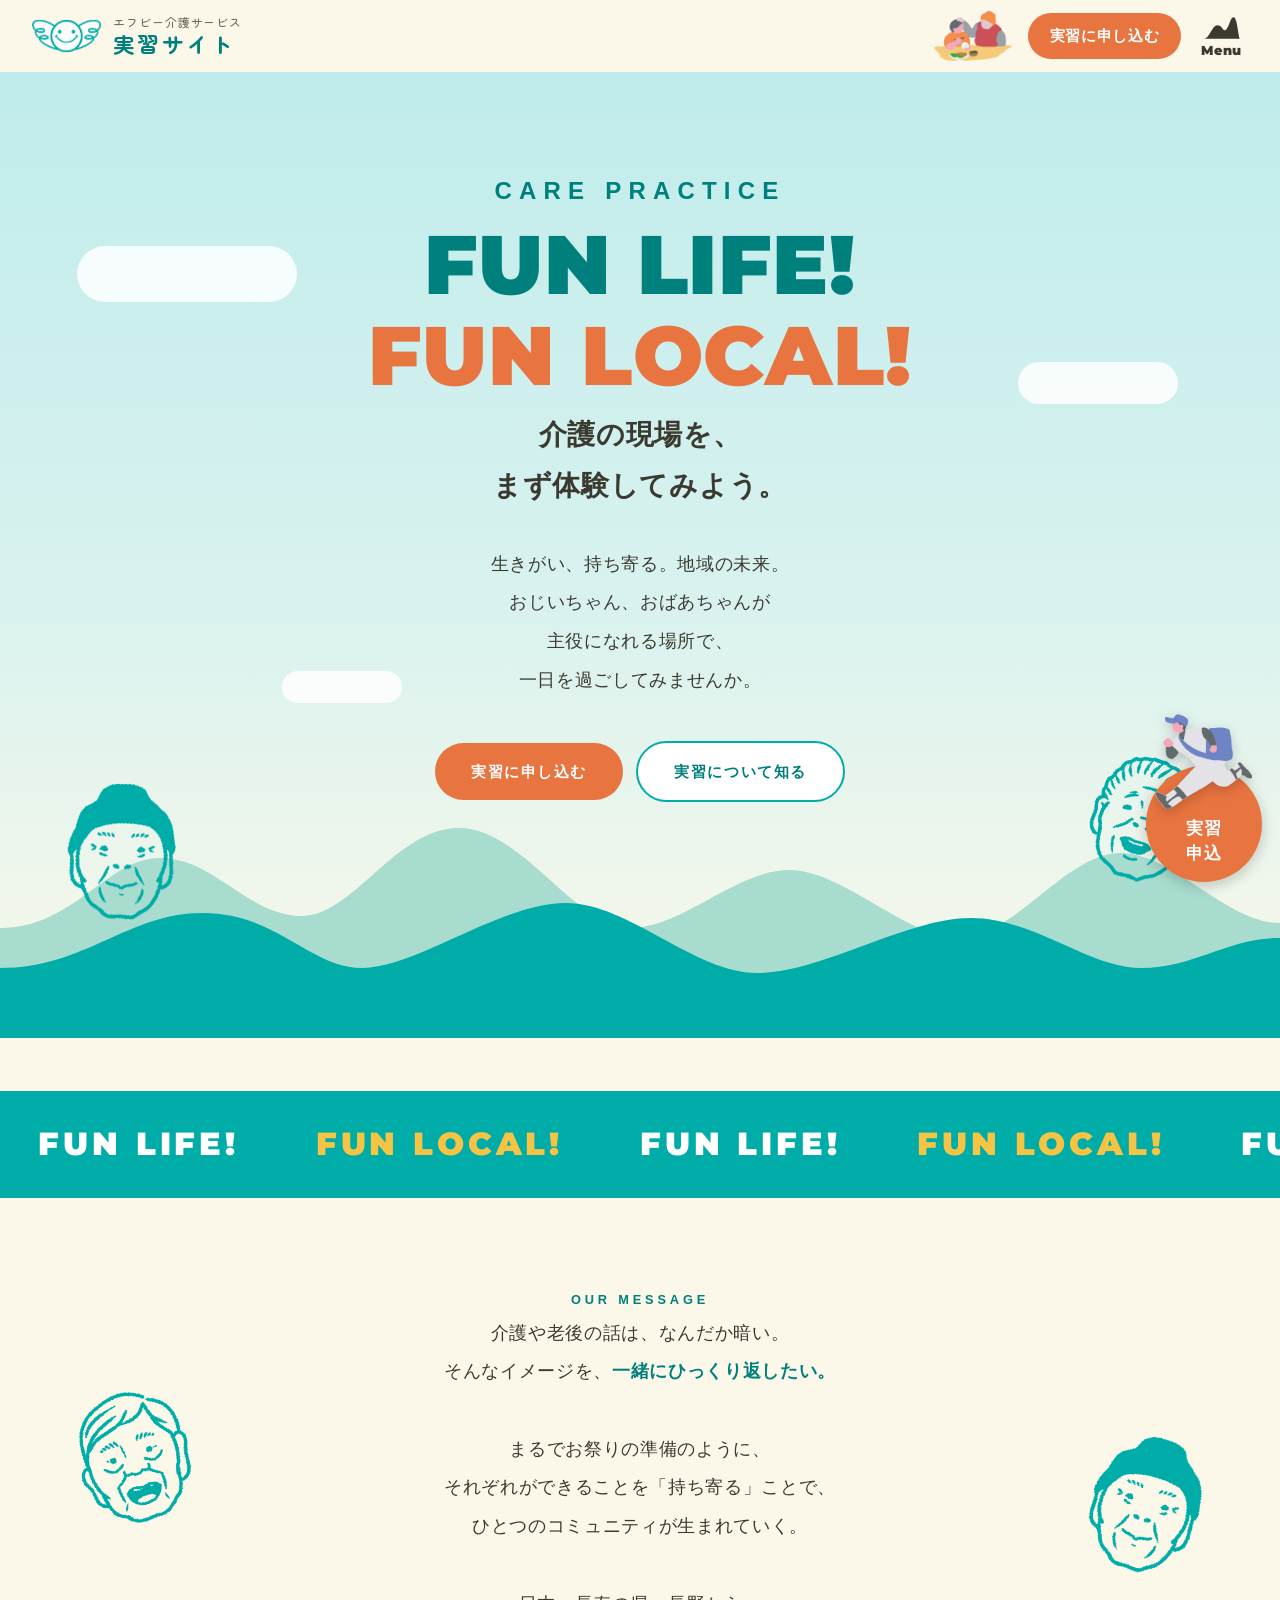
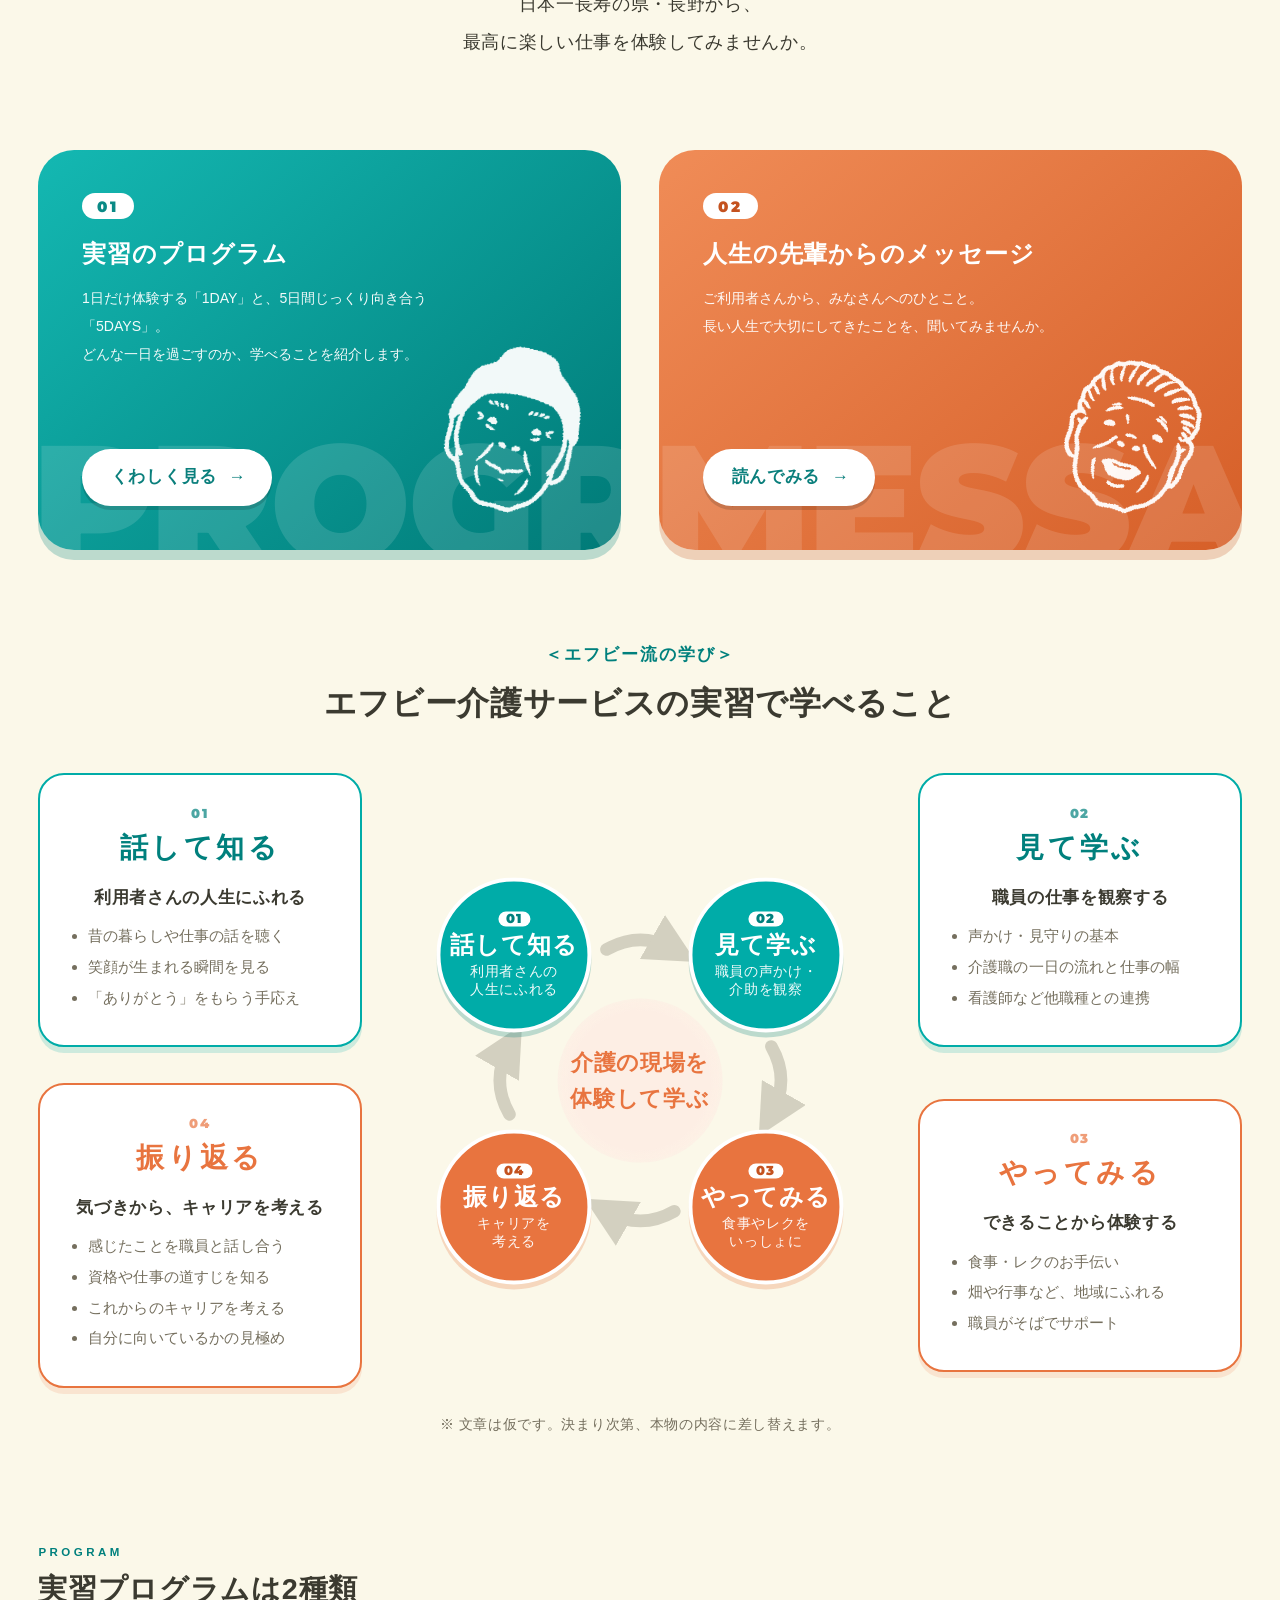
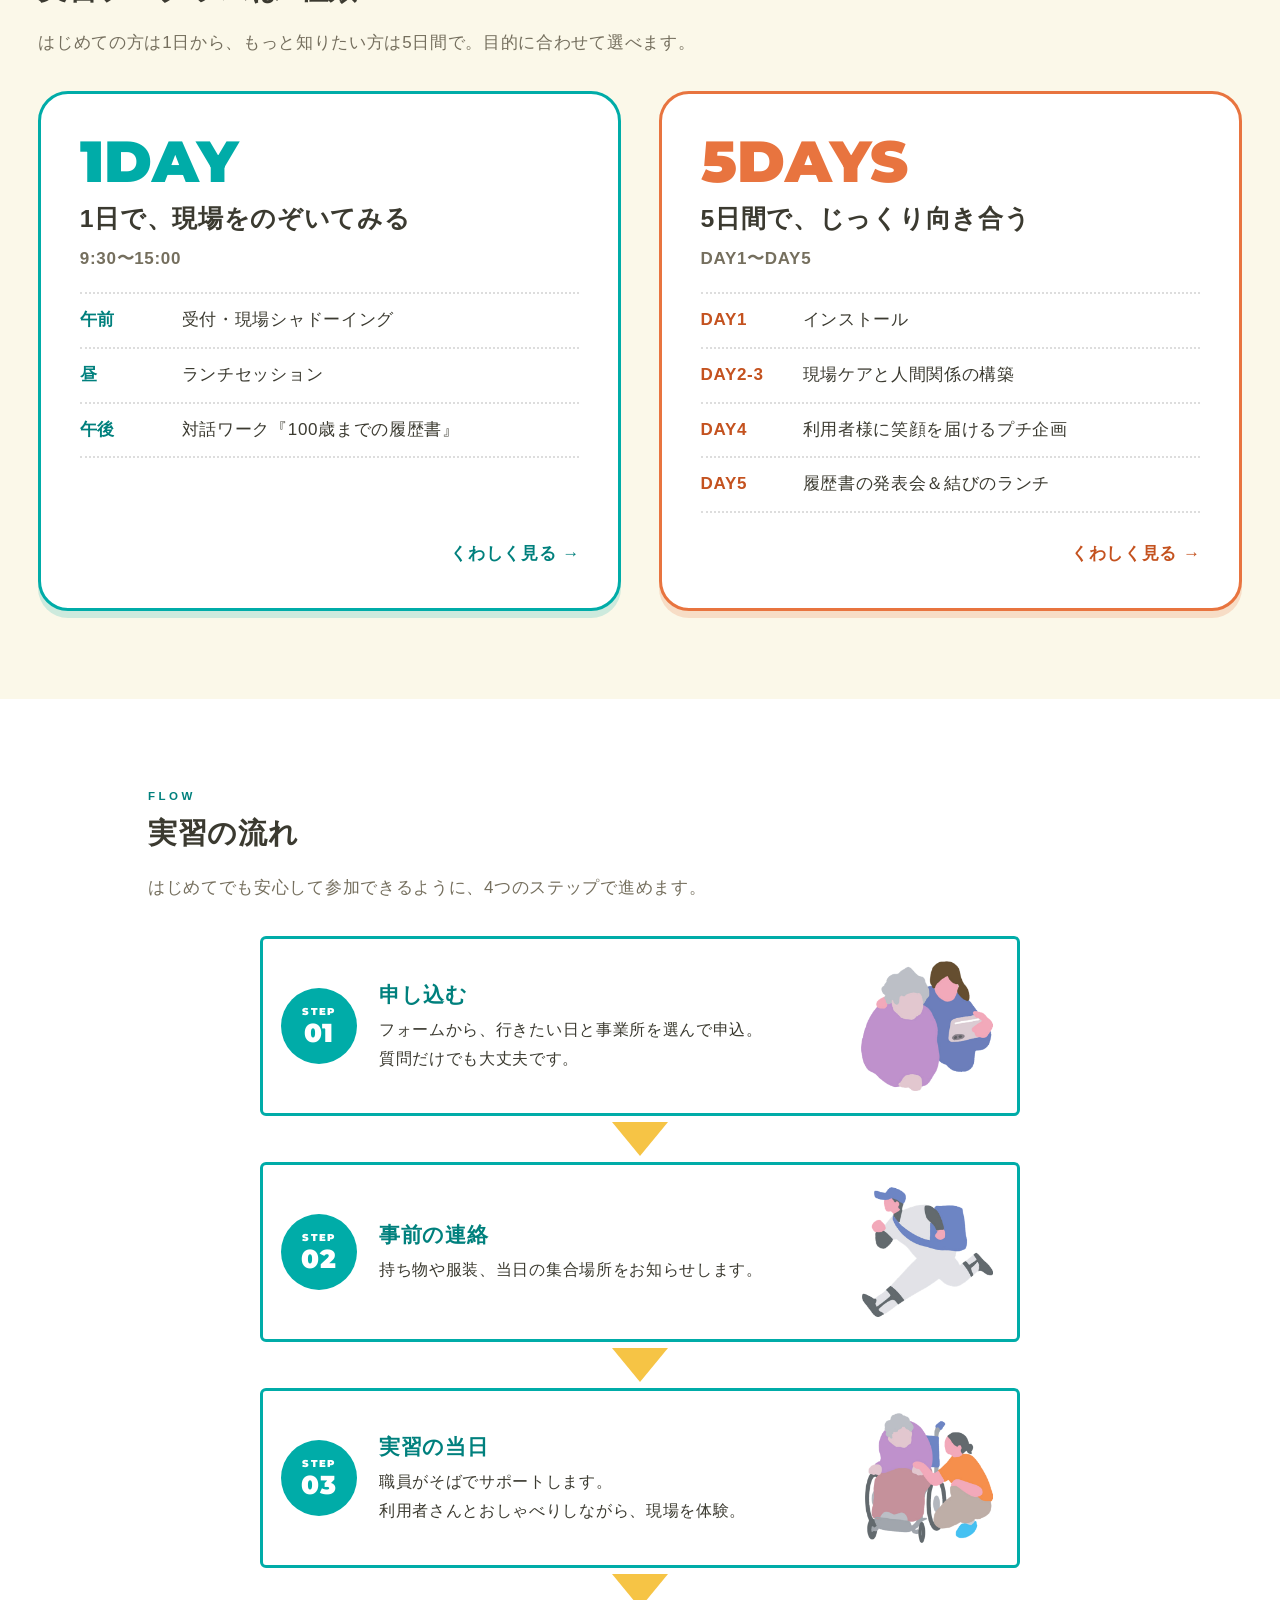
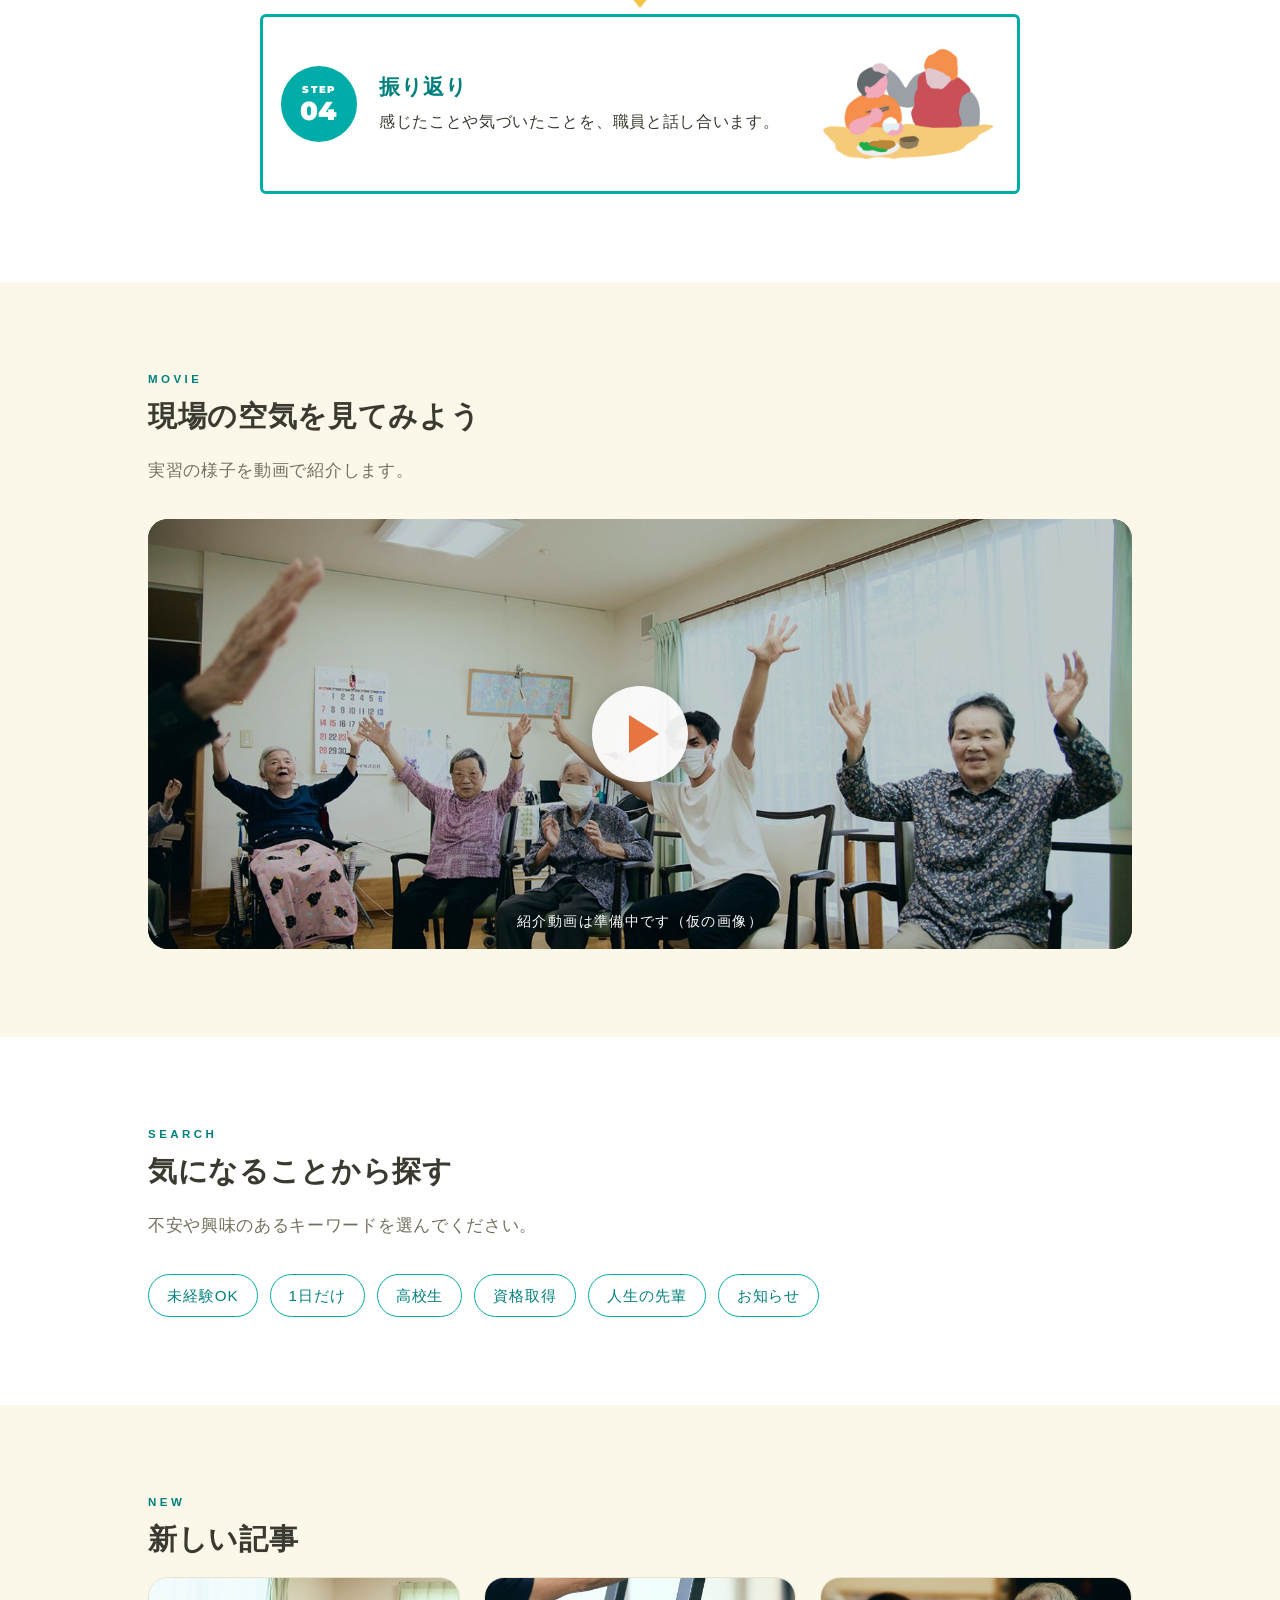
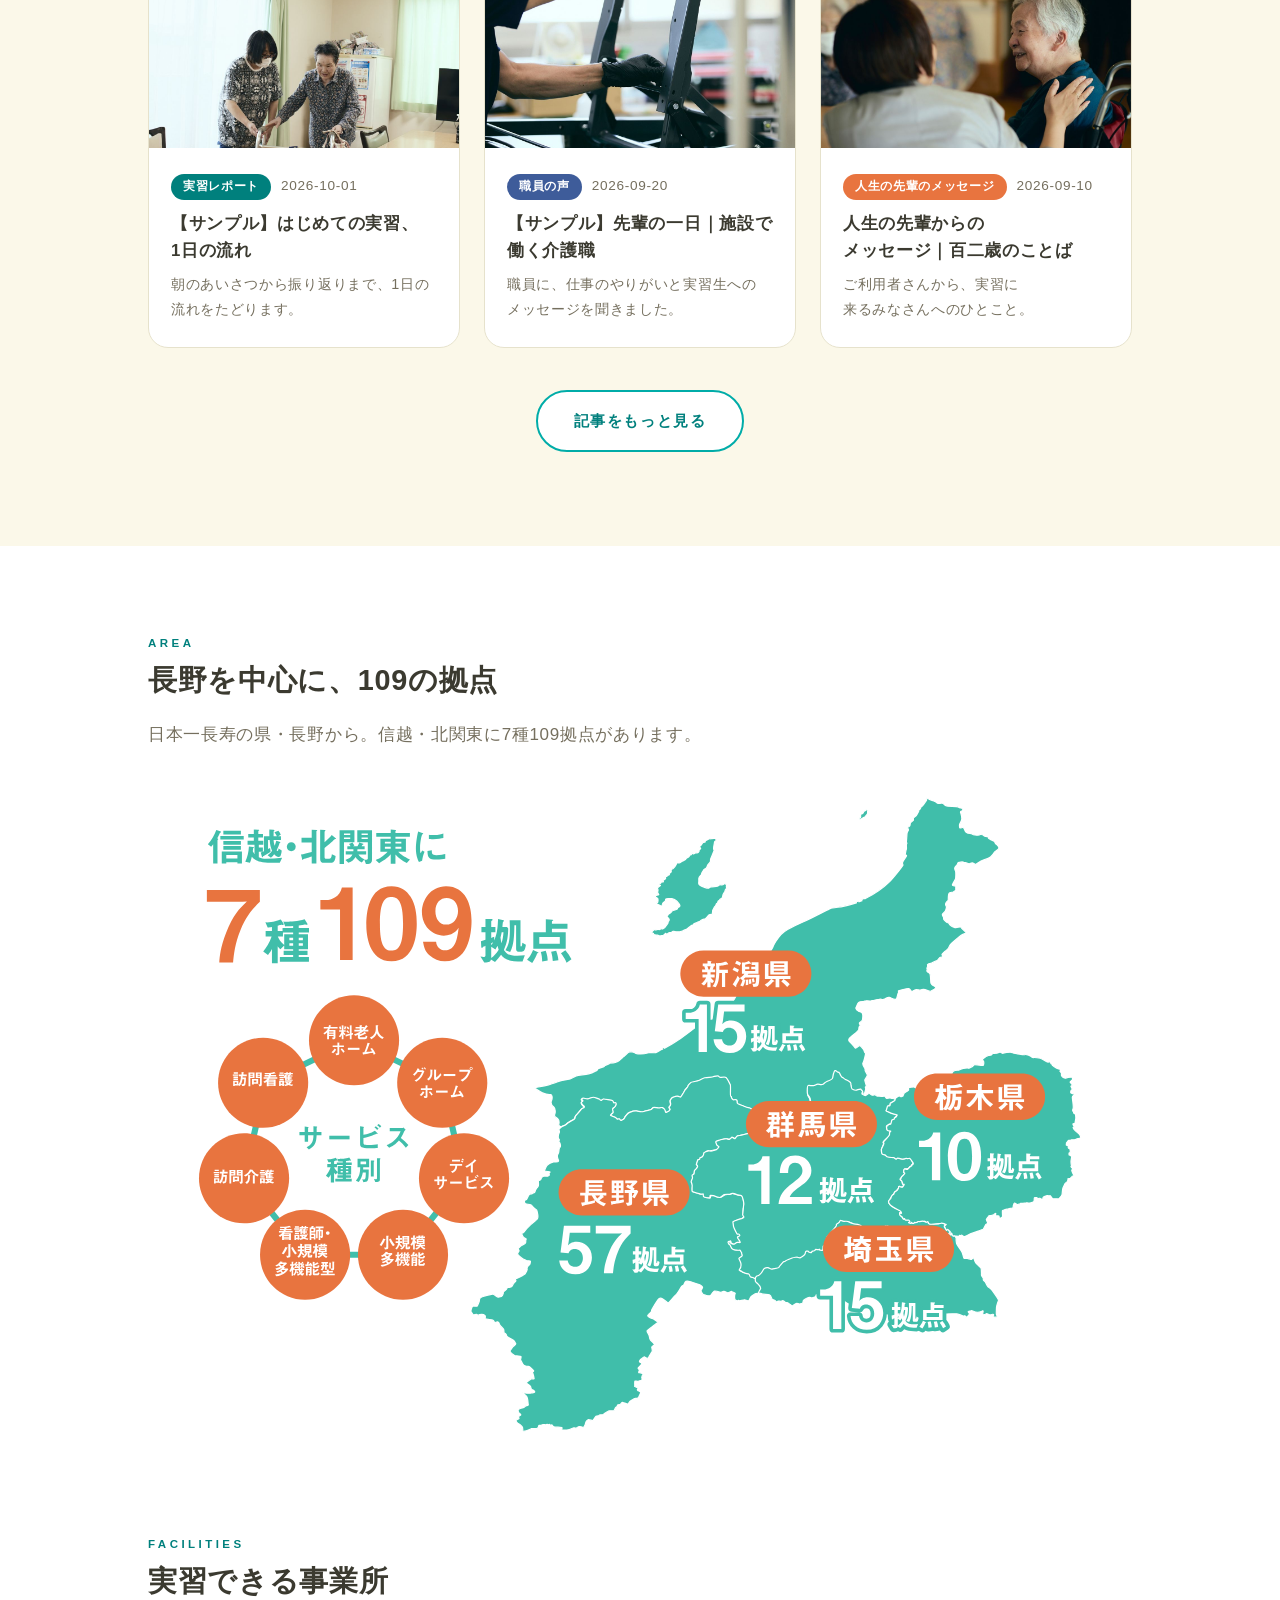
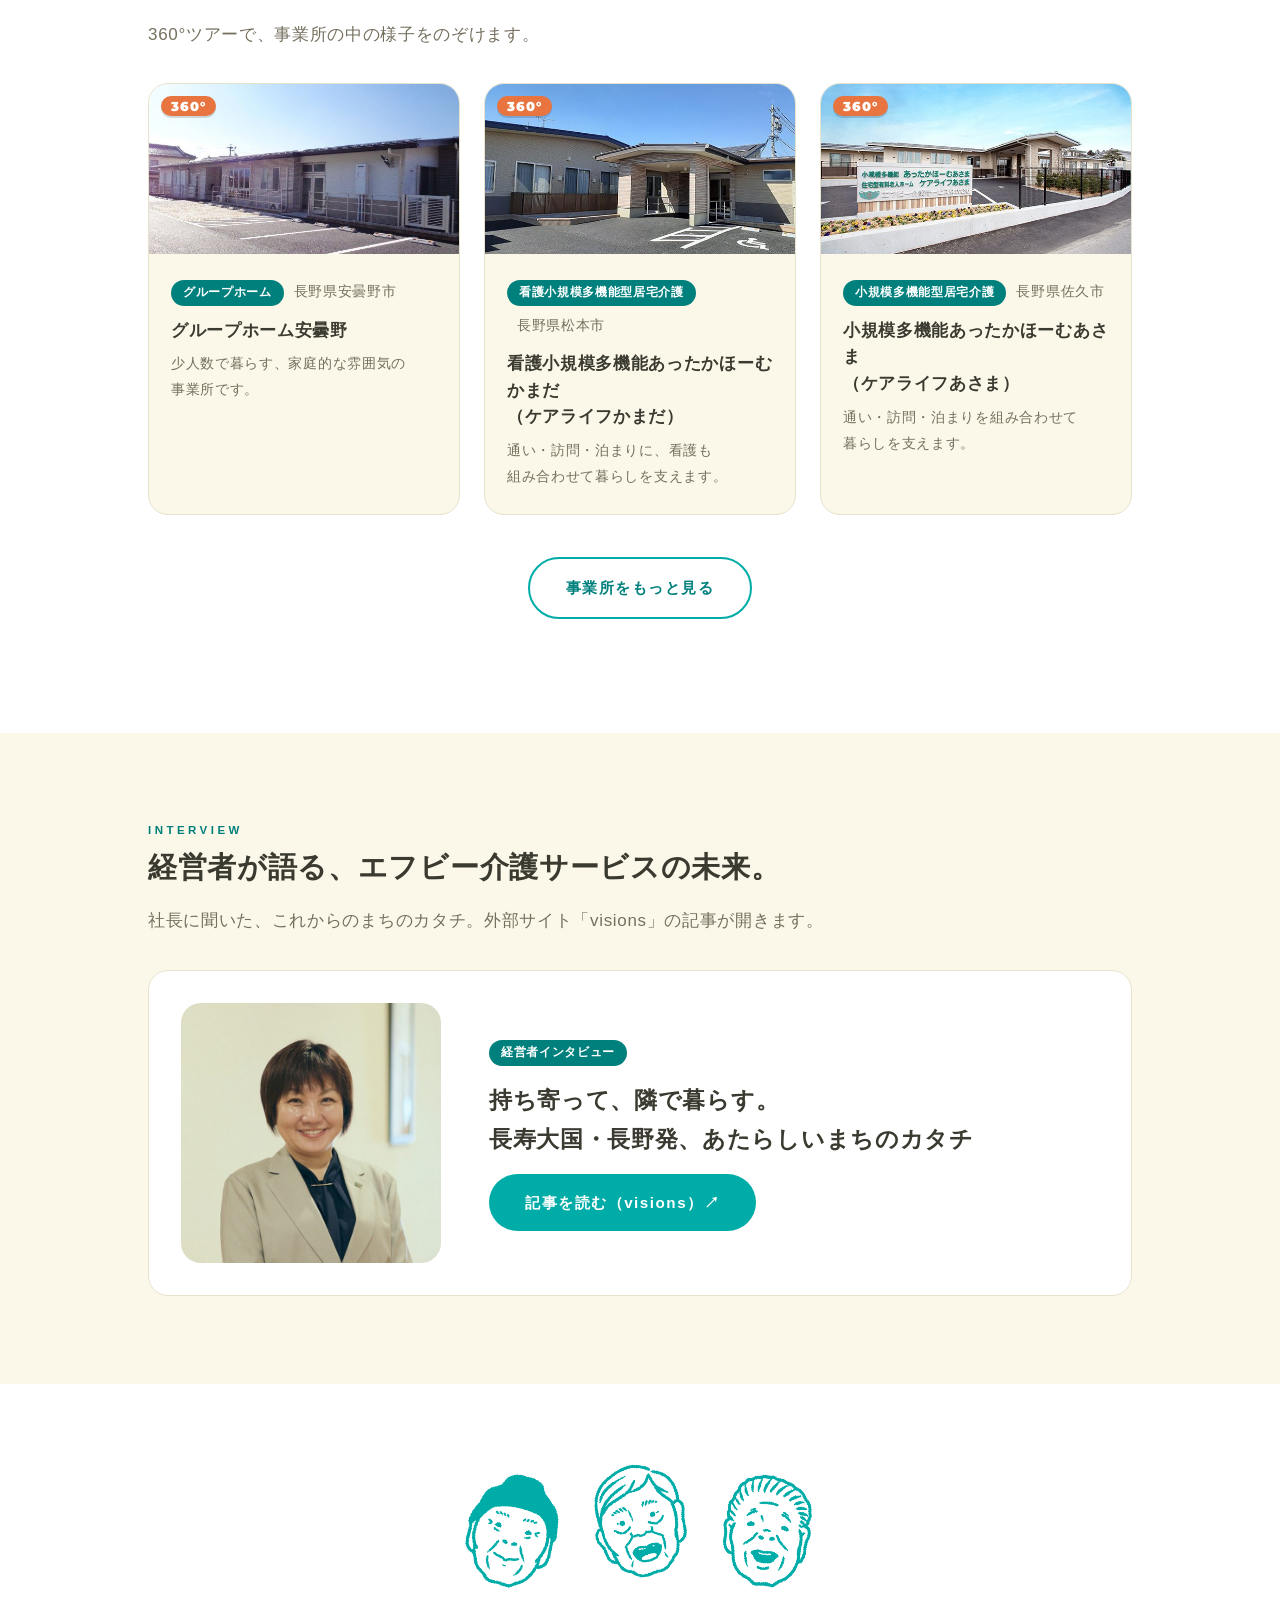
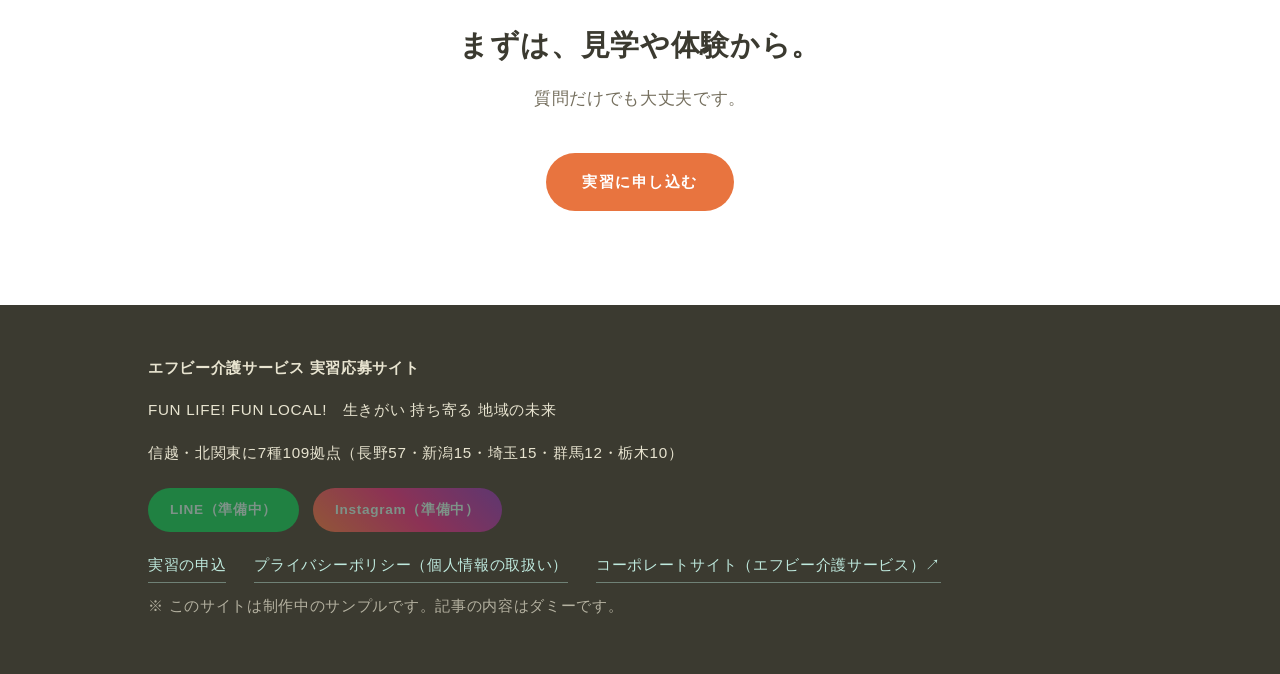
==== commit 80ed5f46: "TOPのカードをワイドで華やかに、申込ページの写真を上へ Co-Authored-By: Claude Sonnet 5.5 <noreply@anthropic.com> Claude-Sessio" ====
--- a/index.html
+++ b/index.html
@@ -12,7 +12,7 @@
 <p>介護や老後の話は、なんだか暗い。<br>そんなイメージを、<b>一緒にひっくり返したい。</b></p><br>
 <p>まるでお祭りの準備のように、<br>それぞれができることを「持ち寄る」ことで、<br>ひとつのコミュニティが生まれていく。</p><br>
 <p>日本一長寿の県・長野から、<br>最高に楽しい仕事を体験してみませんか。</p></div></section>
-<section class="block"><div class="wrap"><div class="pick"><a href="about.html" class="pk pk1"><small>PROGRAM</small><b>実習のプログラム</b><span>どんな一日を過ごすのか、<br>学べることを紹介します。</span><i class="go" aria-hidden="true">→</i><img src="img/senpai1.png" alt=""></a><a href="articles.html?cat=人生の先輩のメッセージ" class="pk pk2"><small>MESSAGE</small><b>人生の先輩からのメッセージ</b><span>ご利用者さんから、<br>みなさんへのひとこと。</span><i class="go" aria-hidden="true">→</i><img src="img/senpai3.png" alt=""></a></div></div></section>
+<section class="block"><div class="wrap wide"><div class="pick"><a href="about.html#program" class="pk pk1 rv"><em class="bg" aria-hidden="true">PROGRAM</em><span class="no">01</span><b>実習のプログラム</b><span class="tx">1日だけ体験する「1DAY」と、5日間じっくり向き合う「5DAYS」。<br>どんな一日を過ごすのか、学べることを紹介します。</span><span class="btn-go">くわしく見る<i aria-hidden="true">→</i></span><img src="img/senpai1.png" alt=""></a><a href="articles.html?cat=人生の先輩のメッセージ" class="pk pk2 rv"><em class="bg" aria-hidden="true">MESSAGE</em><span class="no">02</span><b>人生の先輩からのメッセージ</b><span class="tx">ご利用者さんから、みなさんへのひとこと。<br>長い人生で大切にしてきたことを、聞いてみませんか。</span><span class="btn-go">読んでみる<i aria-hidden="true">→</i></span><img src="img/senpai3.png" alt=""></a></div></div></section>
 <section class="block rel" id="learn"><div class="wrap wide">
 <p class="lh-sub">＜エフビー流の学び＞</p><h2 class="lh-ttl">エフビー介護サービスの実習で学べること</h2>
 <div class="learn">
--- a/css/style.css
+++ b/css/style.css
@@ -382,3 +382,100 @@
 .policy li li{margin-bottom:.3em}
 .pcontact{background:#e3f4f3;border-radius:14px;padding:12px 18px;font-weight:700}
 .signoff{text-align:right;margin-top:2em;line-height:1.9;font-weight:700}
+
+a.tourbox{display:block;position:relative;aspect-ratio:16/9;border-radius:24px;overflow:hidden;border:3px solid var(--mint);margin:1em 0 .6em;text-decoration:none}
+a.tourbox img{width:100%;height:100%;object-fit:cover;display:block;transition:transform .6s ease}
+a.tourbox:hover img{transform:scale(1.04)}
+a.tourbox:before{content:"";position:absolute;inset:0;background:rgba(0,60,58,.28);z-index:1}
+.tourbtn{position:absolute;left:50%;top:50%;transform:translate(-50%,-50%);z-index:2;display:flex;align-items:center;gap:.6em;background:#e8743f;color:#fff;font-weight:700;font-size:clamp(1rem,2.4vw,1.5rem);border-radius:99px;padding:.7em 1.6em;box-shadow:0 5px 0 rgba(0,0,0,.18);white-space:nowrap;transition:transform .3s}
+a.tourbox:hover .tourbtn{transform:translate(-50%,-54%)}
+.tourbtn i{font:900 1.1em Montserrat,sans-serif;font-style:normal;background:#fff;color:#e8743f;border-radius:99px;padding:0 .6em}
+.tourbtn em{font-style:normal}
+/* フォーム：矢印・カレンダーのアイコンをそろえる */
+form select,form input[type=date]{-webkit-appearance:none;appearance:none;padding-right:52px;min-height:54px;background-repeat:no-repeat;background-position:right 18px center;background-size:20px 20px;cursor:pointer}
+form select{background-image:url("data:image/svg+xml,%3Csvg xmlns='http://www.w3.org/2000/svg' viewBox='0 0 20 20'%3E%3Cpath d='M4 7.5l6 6 6-6' fill='none' stroke='%2300807d' stroke-width='2.4' stroke-linecap='round' stroke-linejoin='round'/%3E%3C/svg%3E")}
+form input[type=date]{background-image:url("data:image/svg+xml,%3Csvg xmlns='http://www.w3.org/2000/svg' viewBox='0 0 20 20'%3E%3Crect x='3' y='4.5' width='14' height='12.5' rx='2.5' fill='none' stroke='%2300807d' stroke-width='1.8'/%3E%3Cpath d='M3 8.5h14M7 2.5v3.5M13 2.5v3.5' fill='none' stroke='%2300807d' stroke-width='1.8' stroke-linecap='round'/%3E%3C/svg%3E");line-height:1.4}
+form input[type=date]::-webkit-calendar-picker-indicator{opacity:0;position:absolute;right:0;top:0;width:100%;height:100%;cursor:pointer}
+form input[type=date]{position:relative}
+form input[type=date]::-webkit-date-and-time-value{text-align:left}
+form select:focus,form input:focus,form textarea:focus{outline:none;border-color:var(--mint);box-shadow:0 0 0 4px rgba(0,172,168,.18)}
+form select,form input[type=date]{height:62px;min-height:62px}
+
+/* 専用の選択リスト・カレンダー */
+.cs{position:relative}
+.cs-native{position:absolute!important;opacity:0;pointer-events:none;width:1px!important;height:1px!important;min-height:0!important;padding:0!important;border:0!important;left:0;bottom:0}
+.cs-btn{width:100%;text-align:left;font:inherit;letter-spacing:.04em;font-weight:700;color:var(--ink);padding:0 52px 0 18px;height:62px;border:1.5px solid var(--line);border-radius:14px;background:#fff url("data:image/svg+xml,%3Csvg xmlns='http://www.w3.org/2000/svg' viewBox='0 0 20 20'%3E%3Cpath d='M4 7.5l6 6 6-6' fill='none' stroke='%2300807d' stroke-width='2.4' stroke-linecap='round' stroke-linejoin='round'/%3E%3C/svg%3E") no-repeat right 18px center/20px 20px;cursor:pointer;transition:border-color .25s,box-shadow .25s}
+.cs-btn.cs-date{background-image:url("data:image/svg+xml,%3Csvg xmlns='http://www.w3.org/2000/svg' viewBox='0 0 20 20'%3E%3Crect x='3' y='4.5' width='14' height='12.5' rx='2.5' fill='none' stroke='%2300807d' stroke-width='1.8'/%3E%3Cpath d='M3 8.5h14M7 2.5v3.5M13 2.5v3.5' fill='none' stroke='%2300807d' stroke-width='1.8' stroke-linecap='round'/%3E%3C/svg%3E")}
+.cs-btn .ph{color:#a7a28f;font-weight:500}
+.cs-btn:hover{border-color:var(--mint)}
+.cs-open .cs-btn,.cs-btn:focus-visible{outline:none;border-color:var(--mint);box-shadow:0 0 0 4px rgba(0,172,168,.18)}
+.cs-list{display:none;position:absolute;left:0;right:0;top:calc(100% + 8px);z-index:30;background:#fff;border:2px solid #cfeceb;border-radius:18px;box-shadow:0 14px 34px rgba(60,58,40,.18);padding:8px;margin:0;list-style:none;max-height:300px;overflow:auto}
+.cs-open .cs-list{display:block;animation:csin .2s ease}
+@keyframes csin{from{opacity:0;transform:translateY(-6px)}to{opacity:1;transform:none}}
+ul.cs-list li{padding:13px 16px 13px 44px;border-radius:12px;cursor:pointer;font-weight:700;position:relative;line-height:1.5}
+ul.cs-list li:hover,ul.cs-list li:focus{background:#e3f4f3;outline:none}
+ul.cs-list li[aria-selected=true]{color:var(--mint-d);background:#f0faf9}
+ul.cs-list li[aria-selected=true]:before{content:"";position:absolute;left:16px;top:50%;width:14px;height:8px;border-left:3px solid var(--mint);border-bottom:3px solid var(--mint);transform:translateY(-70%) rotate(-45deg)}
+.cal{max-width:360px;right:auto;width:min(360px,100%);padding:16px}
+.cal-h{display:flex;align-items:center;justify-content:space-between;margin-bottom:10px;font-size:1.1rem}
+.cal .nav{width:40px;height:40px;border-radius:50%;border:0;background:#e3f4f3;color:var(--mint-d);font-size:1.5rem;line-height:1;cursor:pointer;transition:transform .2s}
+.cal .nav:hover:not(:disabled){transform:scale(1.1)}.cal .nav:disabled{opacity:.3;cursor:default}
+.cal-w,.cal-g{display:grid;grid-template-columns:repeat(7,1fr);text-align:center}
+.cal-w span{font-size:.8rem;font-weight:700;padding:6px 0;color:var(--sub)}
+.cal .sun{color:#d4572a}.cal .sat{color:#0a7f9c}
+.cal-g i{display:block}
+.cal .d{aspect-ratio:1;border:0;background:none;border-radius:50%;font:inherit;font-weight:700;cursor:pointer;margin:2px;transition:background .2s,transform .2s}
+.cal .d:hover:not(:disabled){background:#e3f4f3}
+.cal .d.today{box-shadow:inset 0 0 0 2px var(--mint)}
+.cal .d.sel{background:#e8743f;color:#fff;box-shadow:0 3px 0 rgba(0,0,0,.15)}
+.cal .d:disabled{color:#cfcab8;cursor:default;font-weight:500}
+.cal-f{display:flex;justify-content:space-between;margin-top:8px;padding-top:10px;border-top:2px dotted #dfeceb}
+.cal-f button{border:0;background:none;font:inherit;font-weight:700;color:var(--mint-d);cursor:pointer;padding:6px 10px;border-radius:99px}
+.cal-f button:hover{background:#e3f4f3}
+
+.dhint{margin:.5em 0 0;color:var(--sub);font-size:.85rem;line-height:1.7}
+.cs-btn .rng{display:inline-block;margin-left:.8em;color:#c4521f}
+.cal .d.rng{background:#fdeee4;border-radius:0;margin:2px 0;color:var(--ink)}
+.cal .d.rng.rs,.cal .d.rng.rl{border-radius:50% 0 0 50%}
+.cal .d.rng.re,.cal .d.rng.rr{border-radius:0 50% 50% 0}
+.cal .d.rng.rs.re{border-radius:50%}
+.cal .d.rng.rs{margin-left:2px}.cal .d.rng.re{margin-right:2px}
+.cal .d.sel{background:#e8743f;color:#fff;border-radius:50%}
+.cal .d.sel.rng{border-radius:50% 0 0 50%}
+.cs-btn .rng{font-size:inherit;font-weight:inherit;margin-left:.5em}
+
+/* TOPの2枚カード（リニューアル） */
+.pick{grid-template-columns:1fr 1fr;gap:clamp(18px,3vw,40px)}
+.pick .pk{min-height:clamp(300px,30vw,380px);padding:clamp(28px,3.4vw,52px);border:0;border-radius:36px;color:#fff;display:flex;flex-direction:column;justify-content:flex-start;overflow:hidden;isolation:isolate;background:linear-gradient(140deg,#14b8b2,#007a77);box-shadow:0 10px 0 rgba(0,128,125,.25)}
+.pick .pk2{background:linear-gradient(140deg,#f08c57,#d65f28);box-shadow:0 10px 0 rgba(200,90,40,.25)}
+.pick .pk:hover{transform:translateY(-10px);box-shadow:0 18px 0 rgba(0,0,0,.12)}
+.pk .bg{position:absolute;left:-.04em;bottom:-.22em;font:900 clamp(5rem,13vw,10.5rem)/1 Montserrat,sans-serif;font-style:normal;letter-spacing:-.02em;color:rgba(255,255,255,.13);z-index:-1;white-space:nowrap;pointer-events:none}
+.pk .no{display:inline-block;align-self:flex-start;font:900 .95rem Montserrat,sans-serif;letter-spacing:.2em;background:#fff;color:#0a8a86;border-radius:99px;padding:.2em 1em;margin-bottom:1.2em;max-width:none}
+.pk2 .no{color:#c4521f}
+.pick .pk b{font-size:clamp(1.5rem,2.8vw,2.3rem);line-height:1.5;letter-spacing:.04em;margin-bottom:.5em;max-width:12em}
+.pick .pk .tx{color:rgba(255,255,255,.95);font-size:clamp(.95rem,1.35vw,1.1rem);line-height:2;max-width:26em;letter-spacing:.04em}
+.pick .pk .btn-go{display:inline-flex;align-items:center;gap:.7em;align-self:flex-start;margin-top:auto;padding:.75em 1.5em .75em 1.7em;background:#fff;color:#0a7f7c;border-radius:99px;font-weight:700;max-width:none;box-shadow:0 4px 0 rgba(0,0,0,.14);transition:gap .3s,transform .3s}
+.pk2 .btn-go{color:#c4521f}
+.pick .pk:hover .btn-go{gap:1.1em}
+.btn-go i{font-style:normal}
+.pick .pk img{position:absolute;right:clamp(16px,3vw,48px);top:clamp(16px,3vw,40px);width:clamp(96px,14vw,190px);height:auto;filter:brightness(0) invert(1);opacity:.95;transform:rotate(5deg);transition:transform .5s ease;z-index:0}
+.pick .pk:hover img{transform:rotate(-3deg) scale(1.08)}
+.pk .go{display:none}
+@media(max-width:860px){.pick{grid-template-columns:1fr}.pick .pk{min-height:280px}.pick .pk b{max-width:9em}}
+.pagephoto[src$="hero.jpg"]{object-position:center 72%}
+/* TOPカード：既存の薄い色指定に勝つように */
+.pick a.pk{background:linear-gradient(140deg,#14b8b2,#007a77);color:#fff}
+.pick a.pk2{background:linear-gradient(140deg,#f08c57,#d65f28)}
+.pick a.pk .tx{color:rgba(255,255,255,.95)}
+.pick a.pk b{color:#fff}
+.pagephoto[src$="hero.jpg"]{object-position:center 58%}
+.pick .pk img{top:auto;bottom:clamp(18px,2.6vw,36px);right:clamp(18px,3vw,44px);width:clamp(90px,11vw,150px)}
+.pick .pk b{max-width:none}
+.pick .pk .tx{max-width:min(30em,100%)}
+.pick .pk{min-height:clamp(320px,32vw,400px)}
+@media(max-width:860px){.pick .pk img{width:96px;bottom:20px}}
+@media(min-width:861px){.pick .pk b,.pick .pk .tx{max-width:calc(100% - clamp(110px,11vw,160px))}.pick .pk b{font-size:clamp(1.2rem,1.85vw,1.7rem)}}
+@media(min-width:861px){.pick .pk .tx{font-size:.88rem;letter-spacing:0}}
+@media(max-width:860px){.pick .pk img{top:20px;bottom:auto;right:22px;width:84px}.pick .pk .no{margin-bottom:2.4em}.pick .pk{min-height:0}}
+.wrap.wide{max-width:1400px;padding:0 clamp(16px,3vw,48px)}
+@media(max-width:860px){.pick .pk img{width:72px;top:18px;right:20px}.pick .pk .no{margin-bottom:2.8em}}
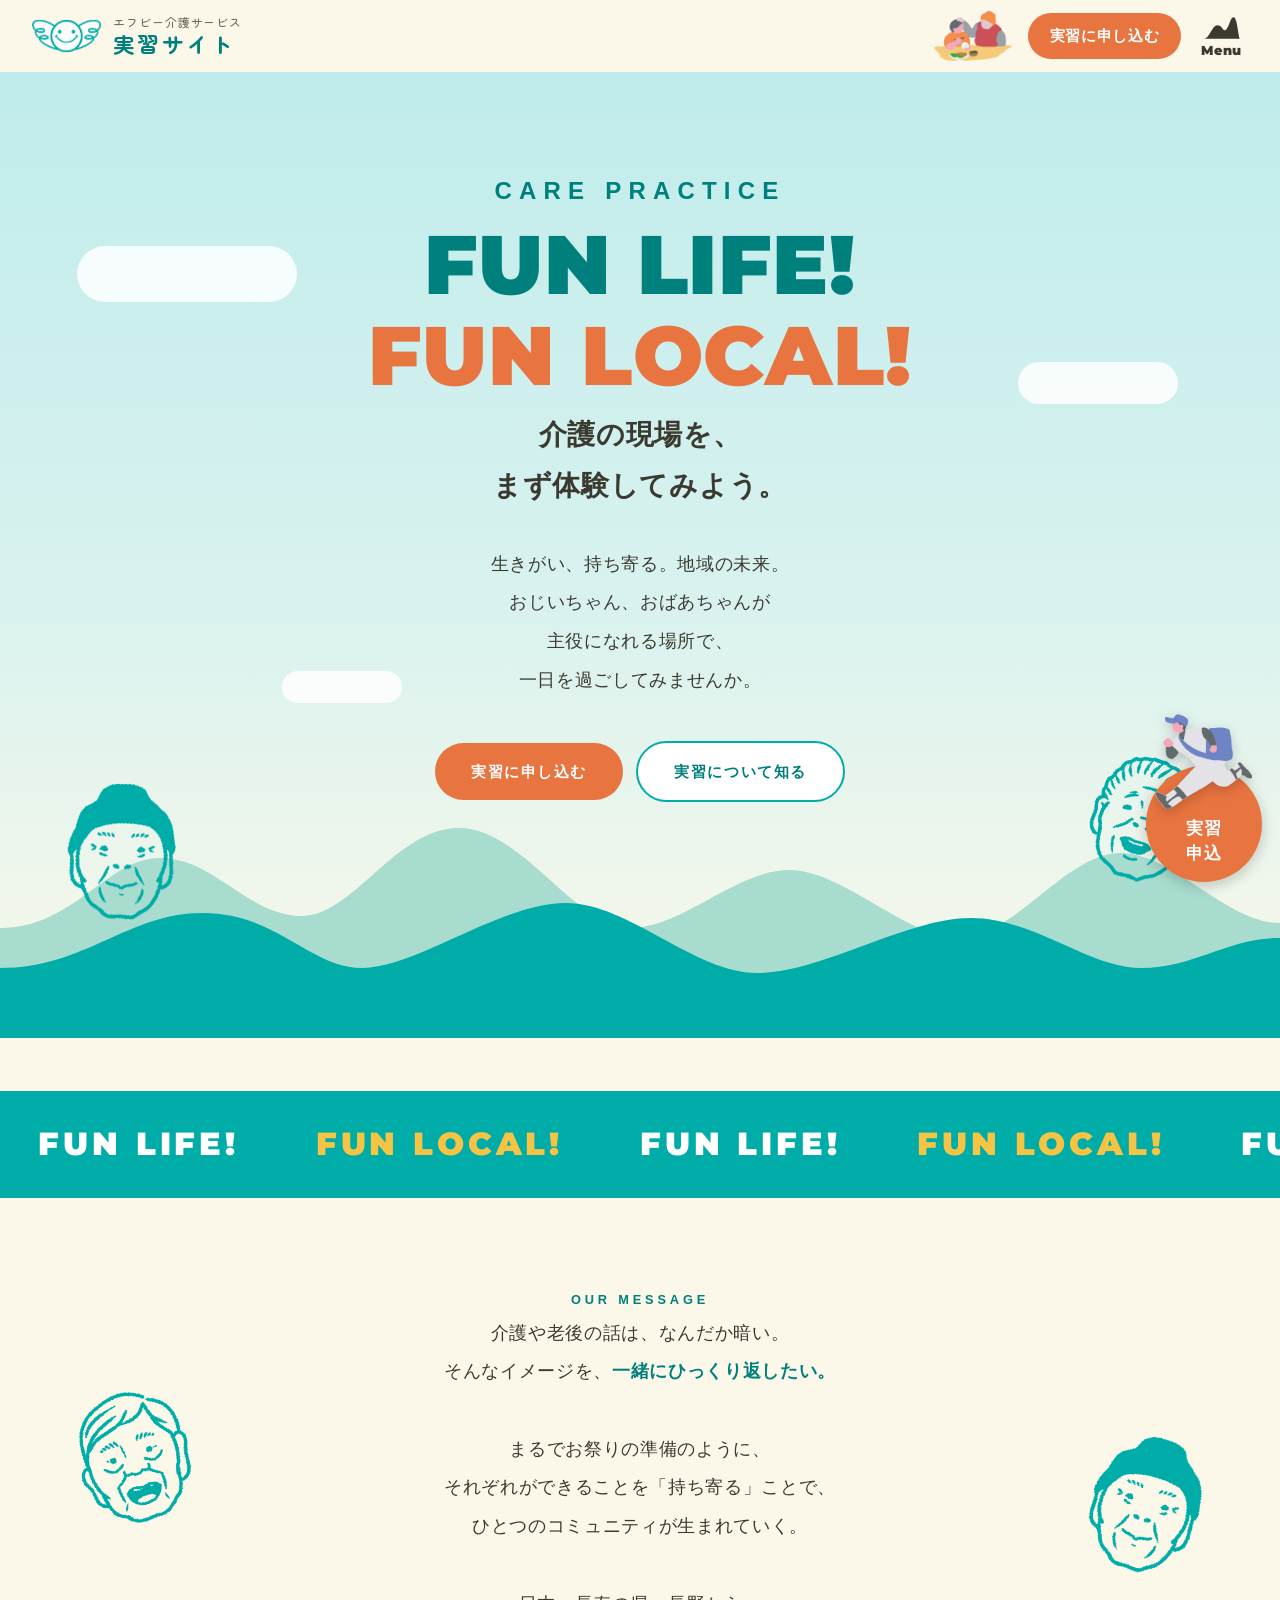
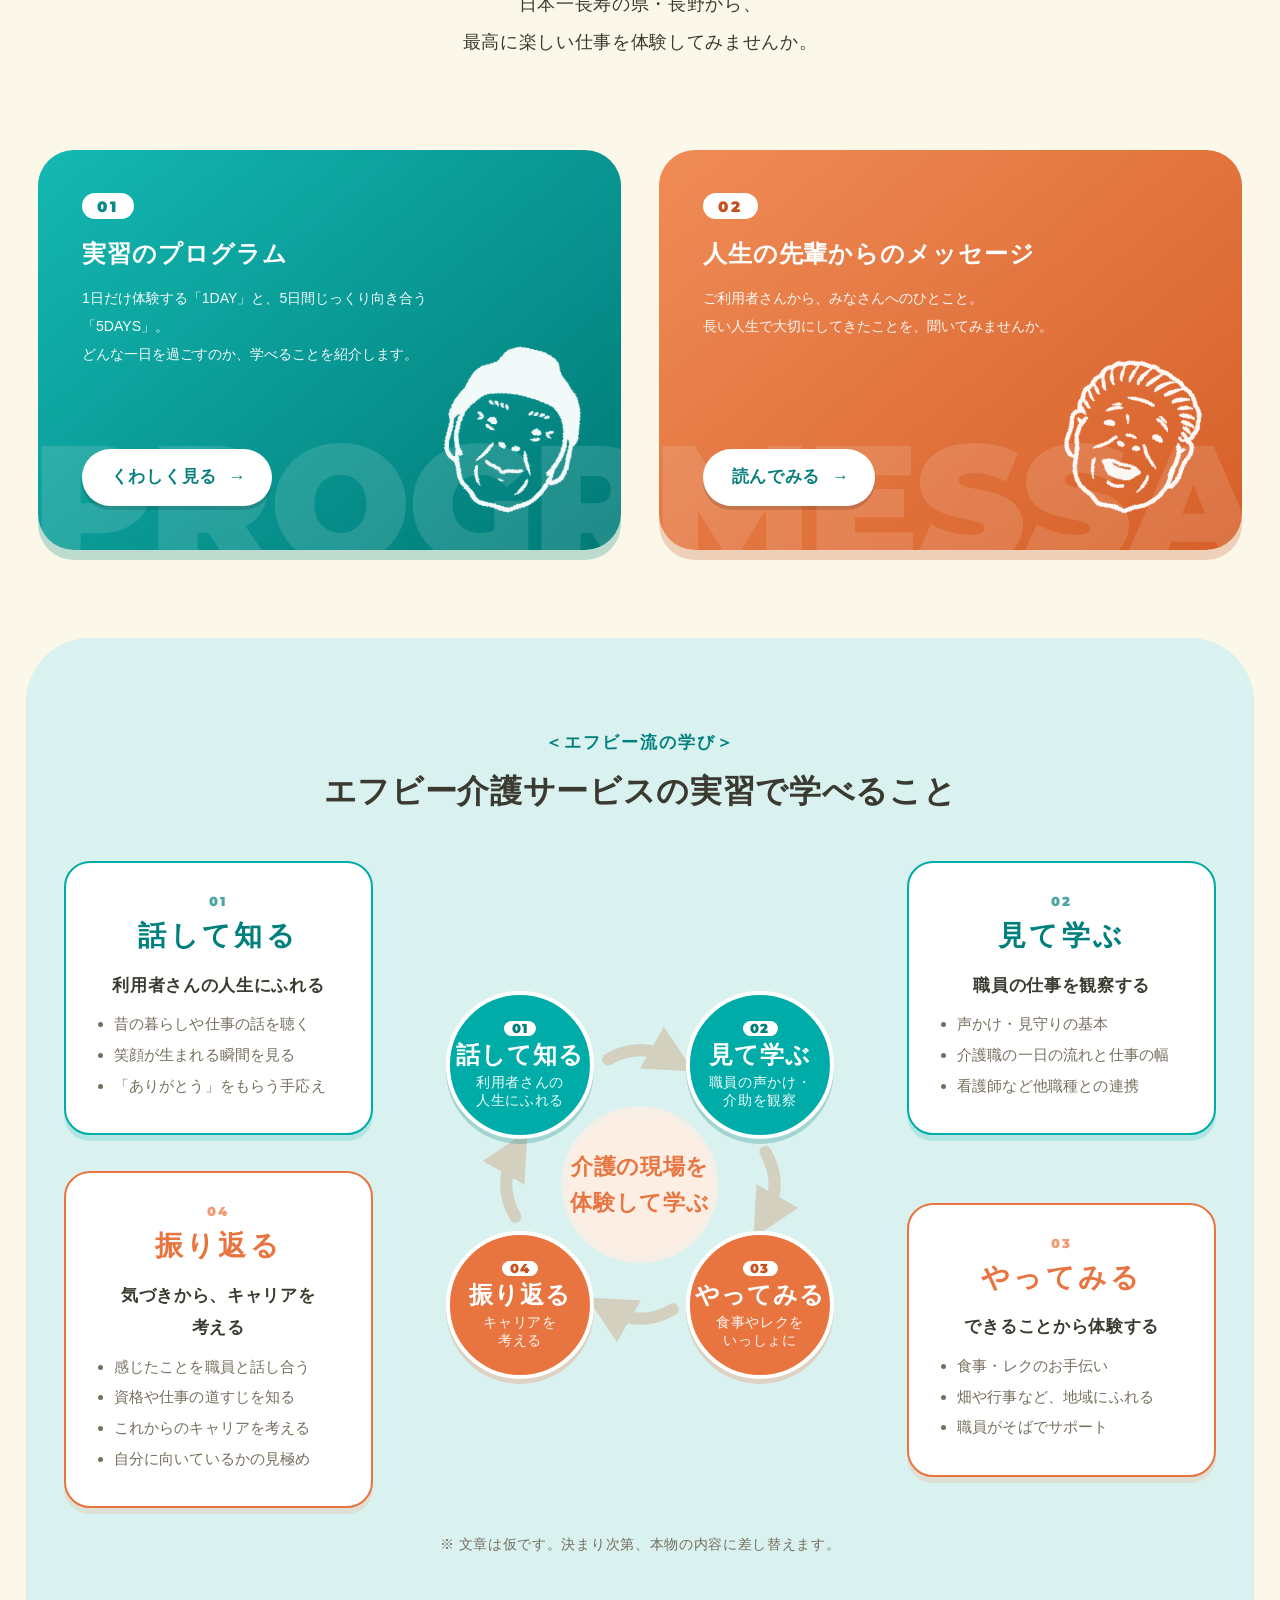
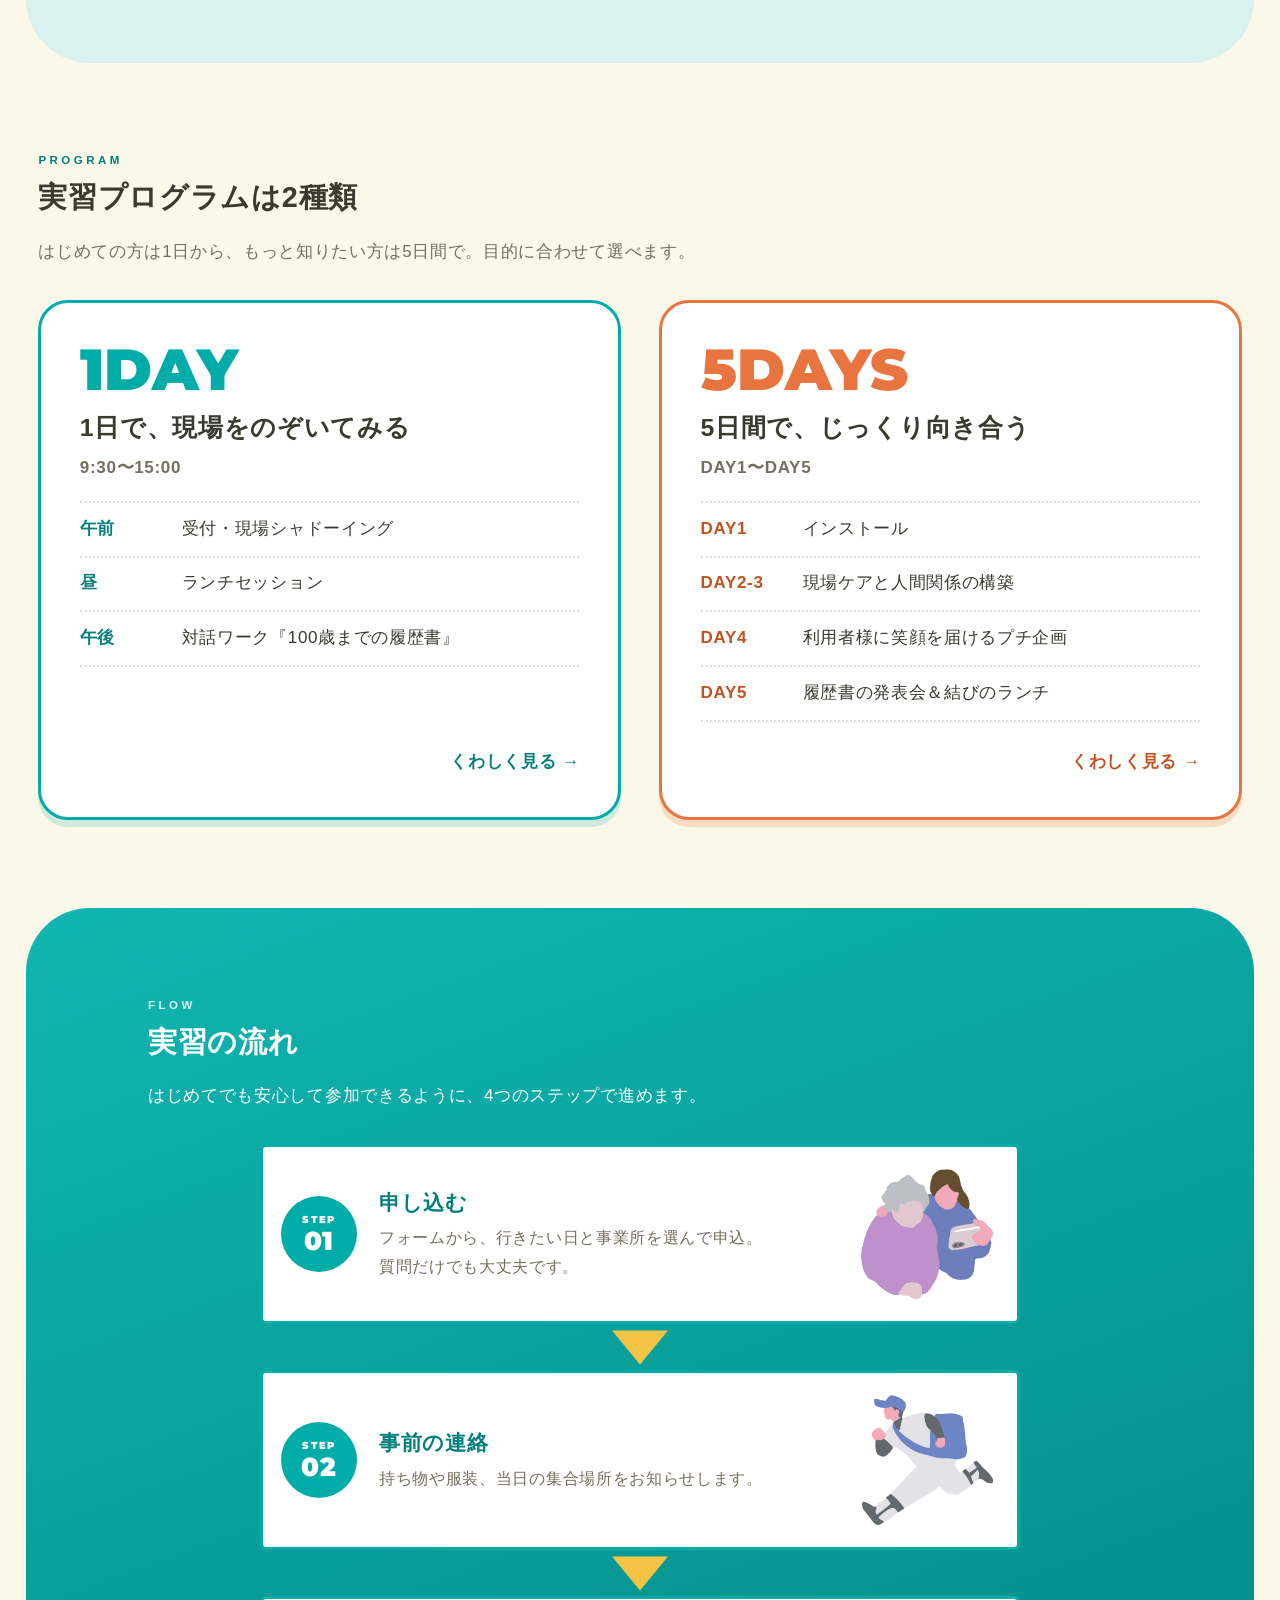
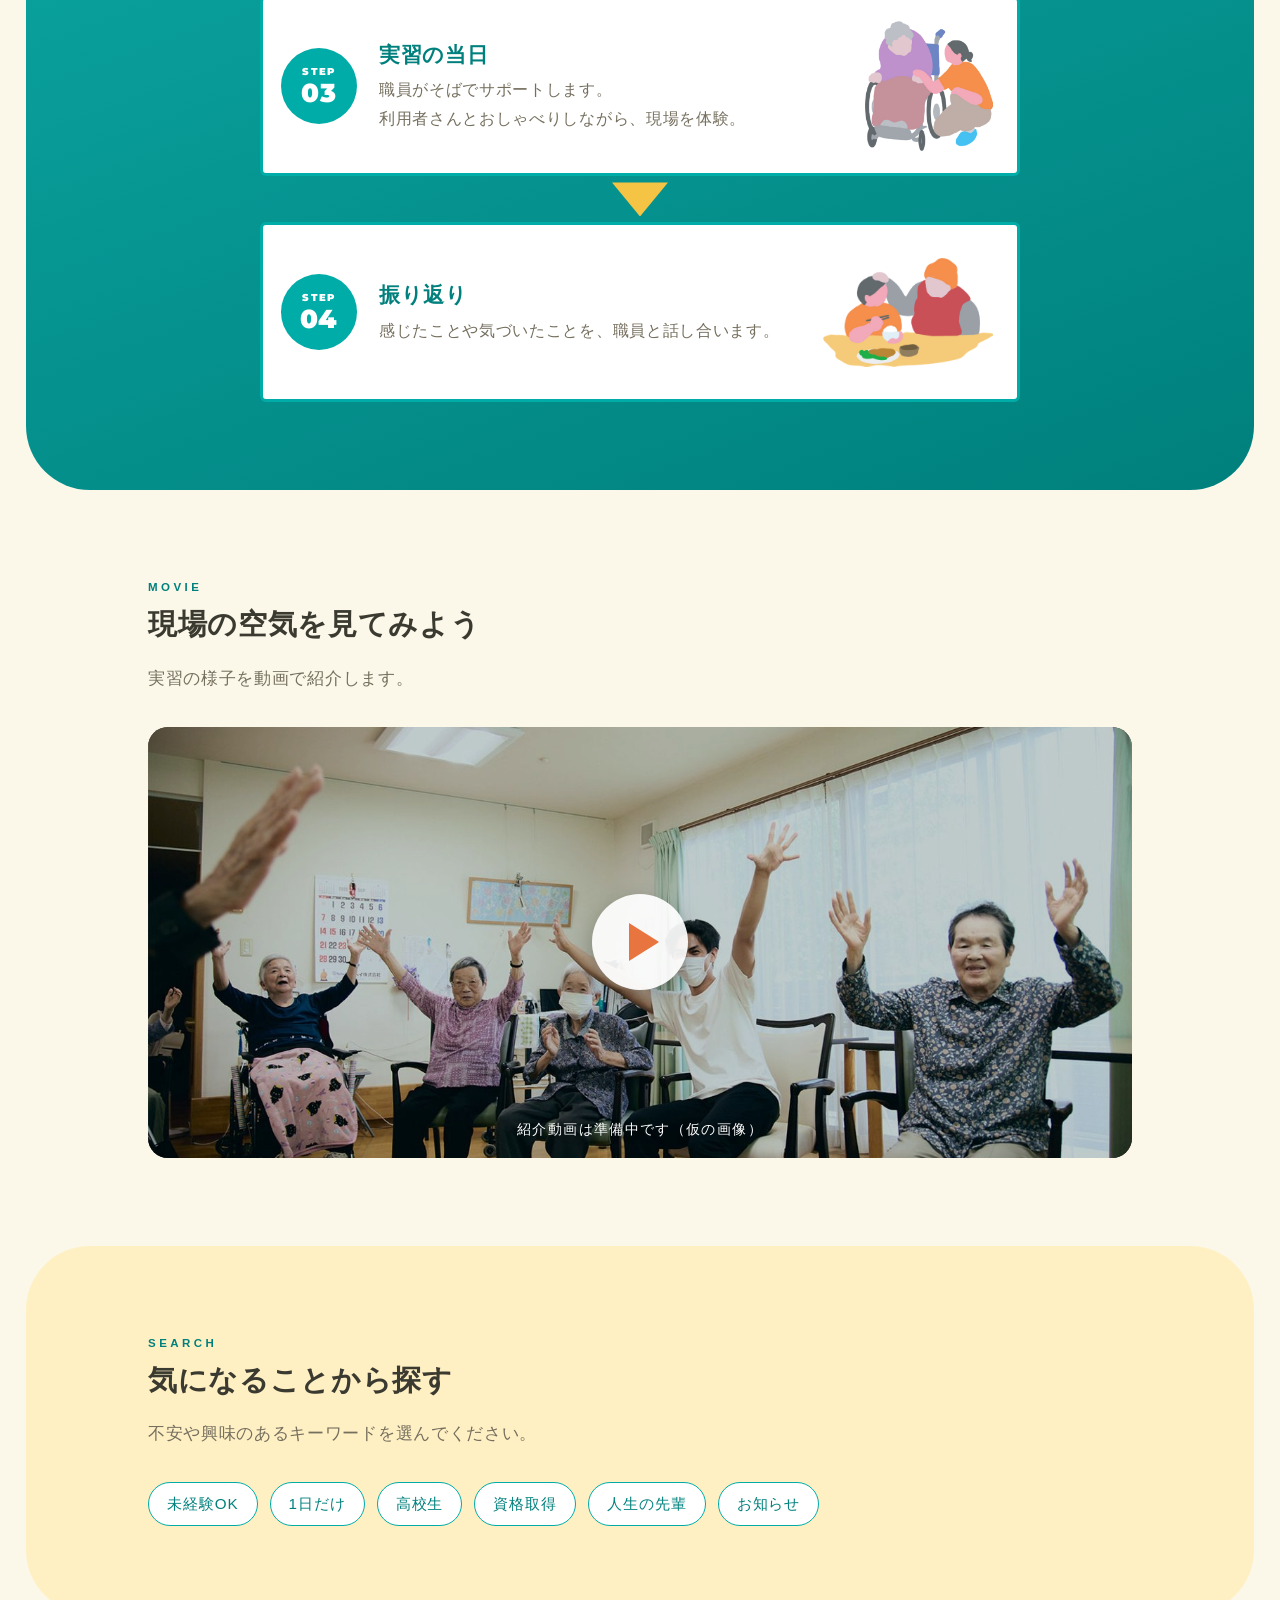
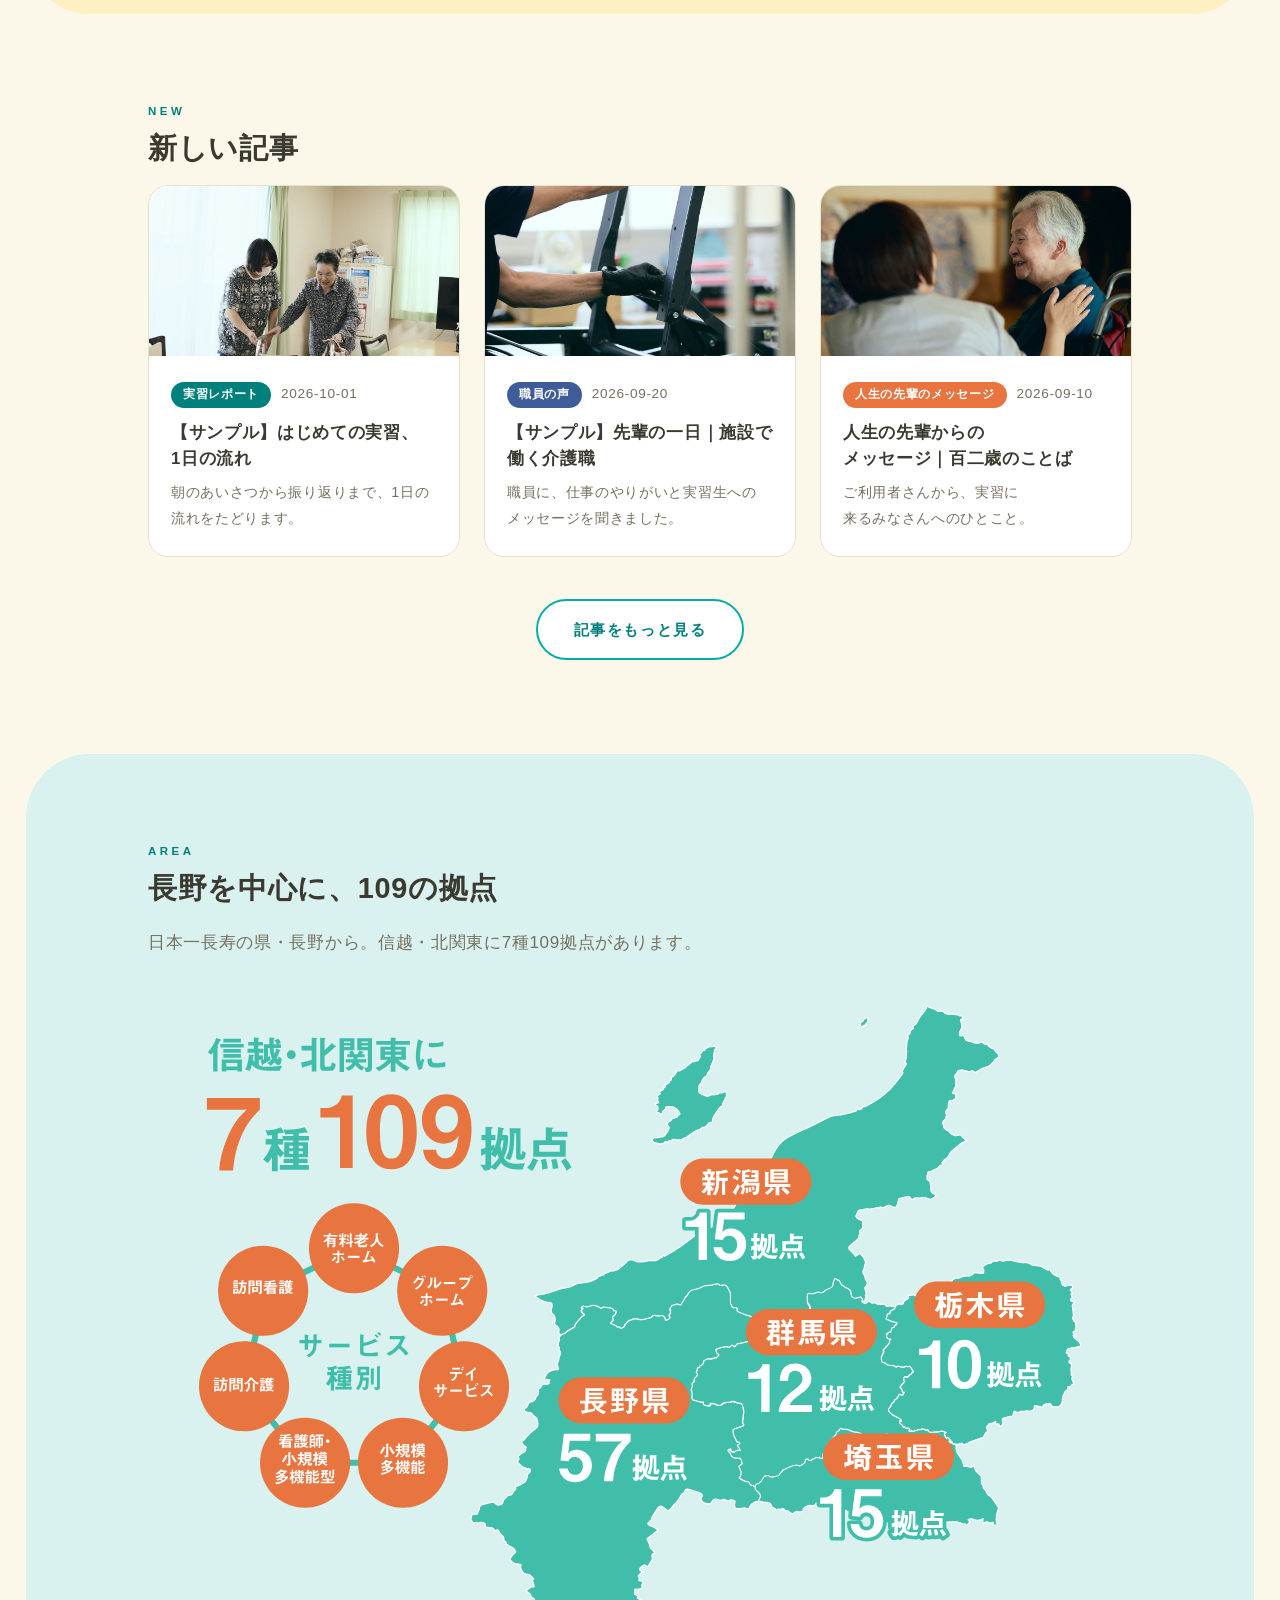
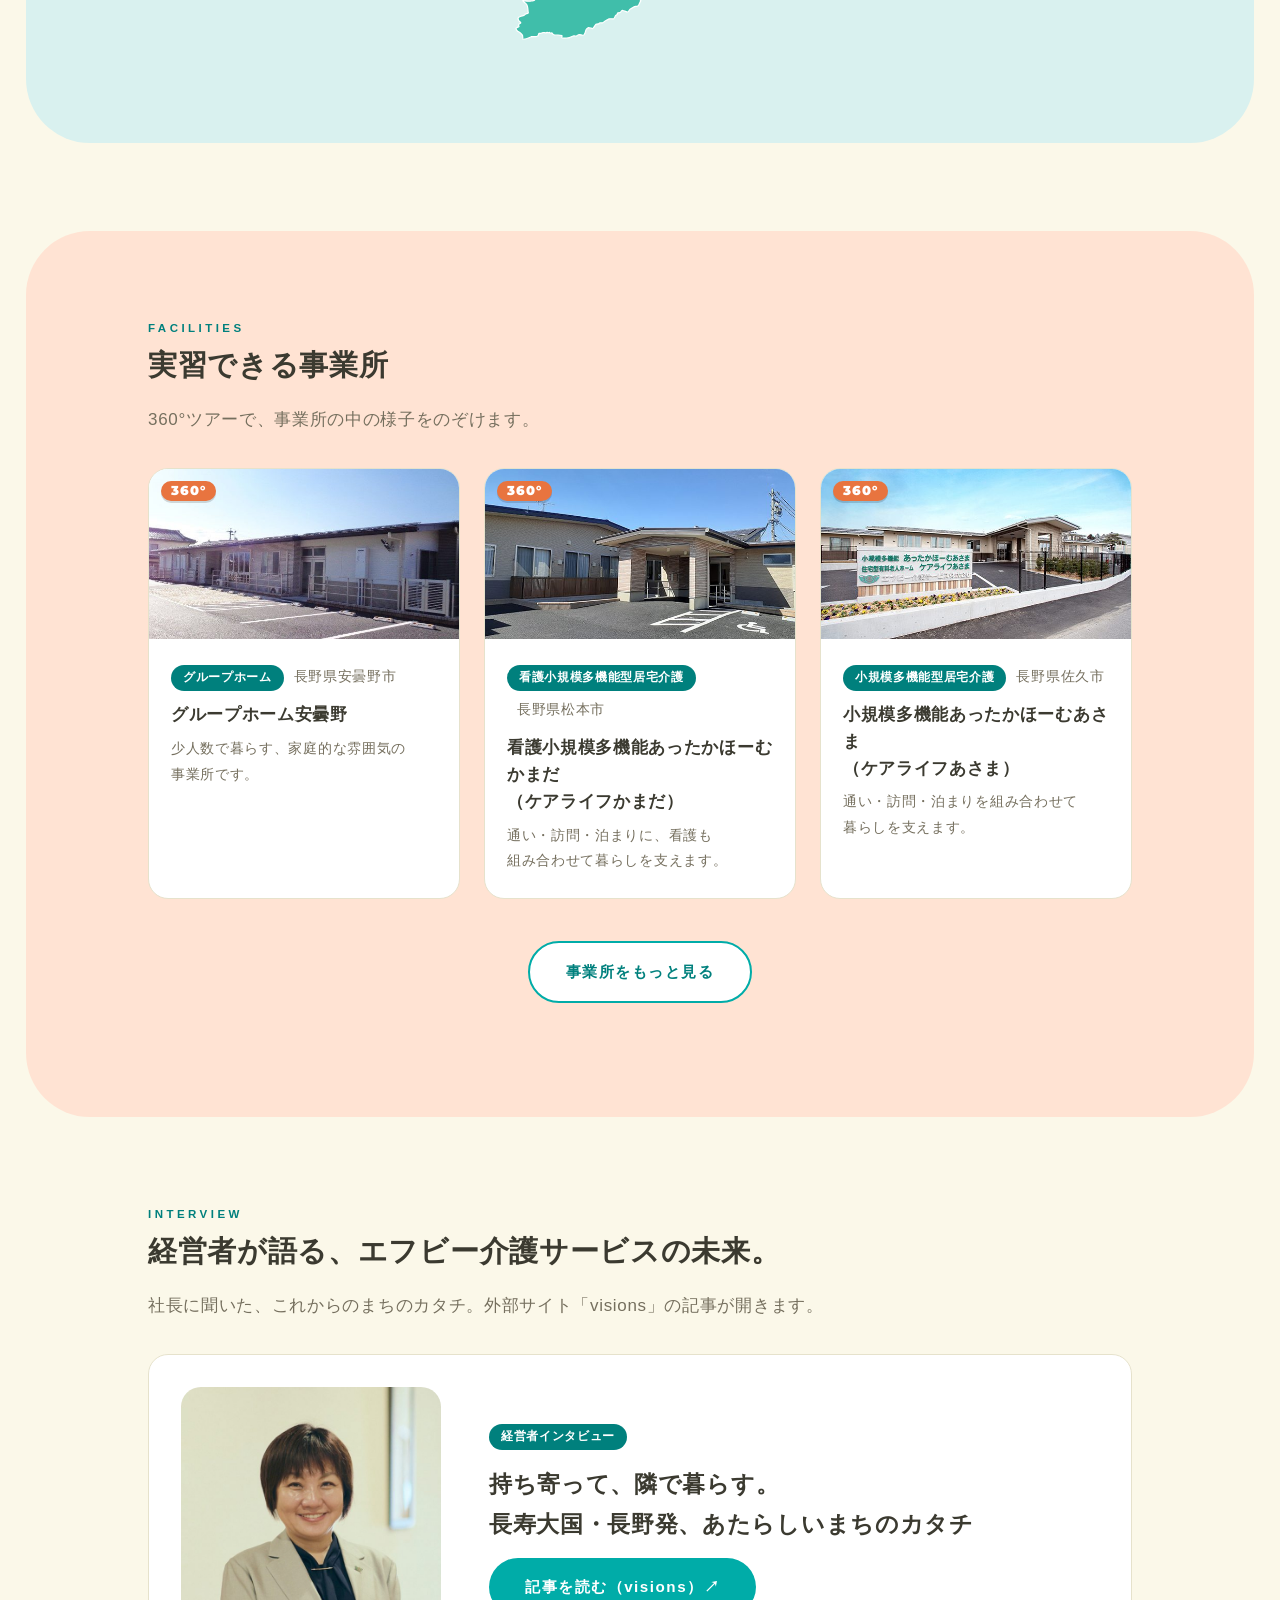
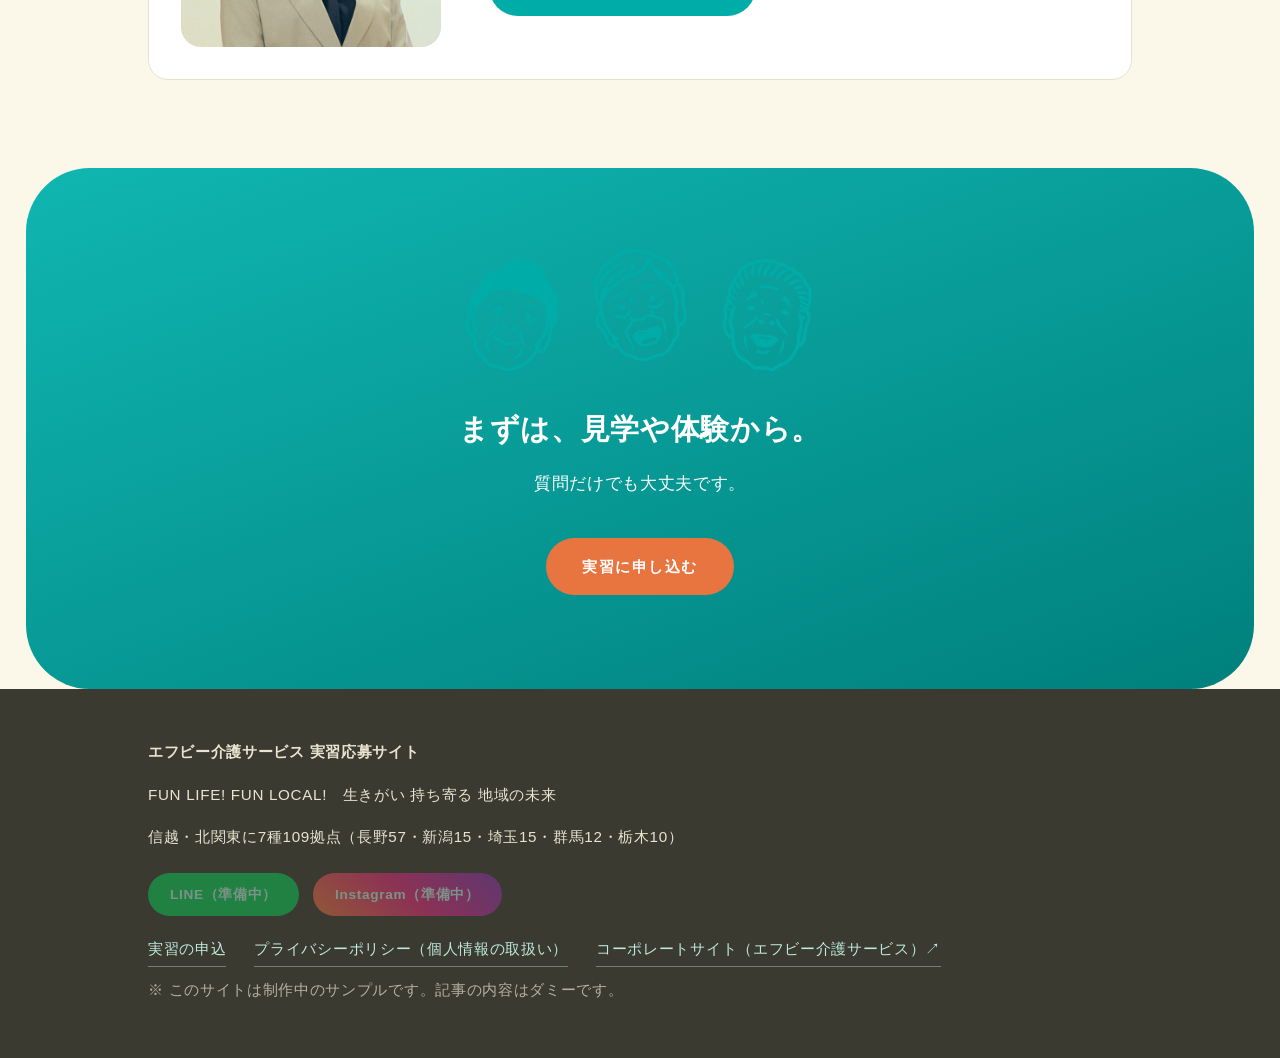
==== commit 6dd6b291: "TOPに色のブロックを入れて白っぽさを解消 Co-Authored-By: Claude Sonnet 5.5 <noreply@anthropic.com> Claude-Session: http" ====
--- a/index.html
+++ b/index.html
@@ -13,7 +13,7 @@
 <p>まるでお祭りの準備のように、<br>それぞれができることを「持ち寄る」ことで、<br>ひとつのコミュニティが生まれていく。</p><br>
 <p>日本一長寿の県・長野から、<br>最高に楽しい仕事を体験してみませんか。</p></div></section>
 <section class="block"><div class="wrap wide"><div class="pick"><a href="about.html#program" class="pk pk1 rv"><em class="bg" aria-hidden="true">PROGRAM</em><span class="no">01</span><b>実習のプログラム</b><span class="tx">1日だけ体験する「1DAY」と、5日間じっくり向き合う「5DAYS」。<br>どんな一日を過ごすのか、学べることを紹介します。</span><span class="btn-go">くわしく見る<i aria-hidden="true">→</i></span><img src="img/senpai1.png" alt=""></a><a href="articles.html?cat=人生の先輩のメッセージ" class="pk pk2 rv"><em class="bg" aria-hidden="true">MESSAGE</em><span class="no">02</span><b>人生の先輩からのメッセージ</b><span class="tx">ご利用者さんから、みなさんへのひとこと。<br>長い人生で大切にしてきたことを、聞いてみませんか。</span><span class="btn-go">読んでみる<i aria-hidden="true">→</i></span><img src="img/senpai3.png" alt=""></a></div></div></section>
-<section class="block rel" id="learn"><div class="wrap wide">
+<section class="block rel tint tint-m" id="learn"><div class="wrap wide">
 <p class="lh-sub">＜エフビー流の学び＞</p><h2 class="lh-ttl">エフビー介護サービスの実習で学べること</h2>
 <div class="learn">
 <div class="lcycle rv" aria-label="実習の学びの流れ"><svg viewBox="0 0 100 100" aria-hidden="true"><defs><marker id="ah" viewBox="0 0 10 10" refX="5" refY="5" markerWidth="4" markerHeight="4" orient="auto"><path d="M0 0L10 5L0 10Z" fill="#d3d0c0"/></marker></defs>
@@ -23,15 +23,15 @@
 <div class="lbox lb-t rv b1"><h3><i>01</i>話して知る</h3><p class="lq">利用者さんの人生にふれる</p><ul><li><span class="nb">昔の暮らしや</span><span class="nb">仕事の話を聴く</span></li><li><span class="nb">笑顔が生まれる</span><span class="nb">瞬間を見る</span></li><li><span class="nb">「ありがとう」を</span><span class="nb">もらう手応え</span></li></ul></div><div class="lbox lb-t rv b2"><h3><i>02</i>見て学ぶ</h3><p class="lq">職員の仕事を観察する</p><ul><li>声かけ・見守りの基本</li><li><span class="nb">介護職の一日の流れと</span><span class="nb">仕事の幅</span></li><li><span class="nb">看護師など</span><span class="nb">他職種との連携</span></li></ul></div><div class="lbox lb-o rv b3"><h3><i>03</i>やってみる</h3><p class="lq">できることから体験する</p><ul><li><span class="nb">食事・レクの</span><span class="nb">お手伝い</span></li><li><span class="nb">畑や行事など、</span><span class="nb">地域にふれる</span></li><li>職員がそばでサポート</li></ul></div><div class="lbox lb-o rv b4"><h3><i>04</i>振り返る</h3><p class="lq">気づきから、キャリアを考える</p><ul><li><span class="nb">感じたことを</span><span class="nb">職員と話し合う</span></li><li><span class="nb">資格や仕事の</span><span class="nb">道すじを知る</span></li><li><span class="nb">これからの</span><span class="nb">キャリアを考える</span></li><li><span class="nb">自分に向いているかの</span><span class="nb">見極め</span></li></ul></div>
 </div><p class="center" style="color:var(--sub);font-size:.85rem;margin-top:24px">※ 文章は仮です。決まり次第、本物の内容に差し替えます。</p></div></section>
 <section class="block rel" id="program"><div class="wrap wide"><h2 class="sec"><small>PROGRAM</small>実習プログラムは2種類</h2><p class="lead">はじめての方は1日から、もっと知りたい方は5日間で。目的に合わせて選べます。</p><div class="proggrid"><a class="progc p1 rv" href="about.html#day1"><div class="pc-tag">1DAY</div><h3>1日で、現場をのぞいてみる</h3><p class="pc-sub">9:30〜15:00</p><ul><li><b>午前</b>受付・現場シャドーイング</li><li><b>昼</b>ランチセッション</li><li><b>午後</b>対話ワーク『100歳までの履歴書』</li></ul><span class="pc-go">くわしく見る <i>→</i></span></a><a class="progc p5 rv" href="about.html#days5"><div class="pc-tag">5DAYS</div><h3>5日間で、じっくり向き合う</h3><p class="pc-sub">DAY1〜DAY5</p><ul><li><b>DAY1</b>インストール</li><li><b>DAY2-3</b>現場ケアと人間関係の構築</li><li><b>DAY4</b>利用者様に笑顔を届けるプチ企画</li><li><b>DAY5</b>履歴書の発表会＆結びのランチ</li></ul><span class="pc-go">くわしく見る <i>→</i></span></a></div></div></section>
-<section class="block alt rel" id="flow"><div class="wrap"><h2 class="sec"><small>FLOW</small>実習の流れ</h2><p class="lead">はじめてでも安心して参加できるように、4つのステップで進めます。</p><ol class="flow"><li class="step"><div class="badge"><small>STEP</small>01</div><div class="st-body"><h3>申し込む</h3><p>フォームから、行きたい日と事業所を選んで申込。質問だけでも大丈夫です。</p></div><img class="ill" src="img/step1.png" alt="スマートフォンを見ながら話す利用者さんと職員"></li><li class="arrow" aria-hidden="true"></li><li class="step"><div class="badge"><small>STEP</small>02</div><div class="st-body"><h3>事前の連絡</h3><p>持ち物や服装、当日の集合場所をお知らせします。</p></div><img class="ill" src="img/step2.png" alt="リュックを背負って出かける実習生"></li><li class="arrow" aria-hidden="true"></li><li class="step"><div class="badge"><small>STEP</small>03</div><div class="st-body"><h3>実習の当日</h3><p>職員がそばでサポートします。利用者さんとおしゃべりしながら、現場を体験。</p></div><img class="ill" src="img/step3.png" alt="車いすの利用者さんに寄りそう職員"></li><li class="arrow" aria-hidden="true"></li><li class="step"><div class="badge"><small>STEP</small>04</div><div class="st-body"><h3>振り返り</h3><p>感じたことや気づいたことを、職員と話し合います。</p></div><img class="ill" src="img/step4.png" alt="食卓を囲んで話す利用者さんと職員"></li></ol></div></section>
+<section class="block rel tint tint-d" id="flow"><div class="wrap"><h2 class="sec"><small>FLOW</small>実習の流れ</h2><p class="lead">はじめてでも安心して参加できるように、4つのステップで進めます。</p><ol class="flow"><li class="step"><div class="badge"><small>STEP</small>01</div><div class="st-body"><h3>申し込む</h3><p>フォームから、行きたい日と事業所を選んで申込。質問だけでも大丈夫です。</p></div><img class="ill" src="img/step1.png" alt="スマートフォンを見ながら話す利用者さんと職員"></li><li class="arrow" aria-hidden="true"></li><li class="step"><div class="badge"><small>STEP</small>02</div><div class="st-body"><h3>事前の連絡</h3><p>持ち物や服装、当日の集合場所をお知らせします。</p></div><img class="ill" src="img/step2.png" alt="リュックを背負って出かける実習生"></li><li class="arrow" aria-hidden="true"></li><li class="step"><div class="badge"><small>STEP</small>03</div><div class="st-body"><h3>実習の当日</h3><p>職員がそばでサポートします。利用者さんとおしゃべりしながら、現場を体験。</p></div><img class="ill" src="img/step3.png" alt="車いすの利用者さんに寄りそう職員"></li><li class="arrow" aria-hidden="true"></li><li class="step"><div class="badge"><small>STEP</small>04</div><div class="st-body"><h3>振り返り</h3><p>感じたことや気づいたことを、職員と話し合います。</p></div><img class="ill" src="img/step4.png" alt="食卓を囲んで話す利用者さんと職員"></li></ol></div></section>
 <section class="block"><div class="wrap"><h2 class="sec"><small>MOVIE</small>現場の空気を見てみよう</h2><p class="lead">実習の様子を動画で紹介します。</p><div class="video ph"><img src="img/photo-hands.jpg" alt="みんなで手を上げて体を動かす実習の様子（仮の画像）"><span class="play" aria-hidden="true"></span><span class="vcap">紹介動画は準備中です（仮の画像）</span></div></div></section>
-<section class="block alt"><div class="wrap"><h2 class="sec"><small>SEARCH</small>気になることから探す</h2><p class="lead">不安や興味のあるキーワードを選んでください。</p><div class="tags" id="tags"></div></div></section>
+<section class="block tint tint-y"><div class="wrap"><h2 class="sec"><small>SEARCH</small>気になることから探す</h2><p class="lead">不安や興味のあるキーワードを選んでください。</p><div class="tags" id="tags"></div></div></section>
 <section class="block"><div class="wrap"><h2 class="sec"><small>NEW</small>新しい記事</h2><div class="grid" id="list"></div><p class="center mt"><a class="btn ghost" href="articles.html">記事をもっと見る</a></p></div></section>
-<section class="block alt"><div class="wrap"><h2 class="sec"><small>AREA</small>長野を中心に、109の拠点</h2><p class="lead">日本一長寿の県・長野から。信越・北関東に7種109拠点があります。</p>
+<section class="block tint tint-m"><div class="wrap"><h2 class="sec"><small>AREA</small>長野を中心に、109の拠点</h2><p class="lead">日本一長寿の県・長野から。信越・北関東に7種109拠点があります。</p>
 <figure class="area-fig"><img src="img/area-map.svg" alt="エフビー介護サービスの活動拠点。信越・北関東に7種109拠点。新潟県15、長野県57、群馬県12、栃木県10、埼玉県15拠点。サービスは有料老人ホーム、グループホーム、デイサービス、小規模多機能、看護師・小規模多機能型、訪問介護、訪問看護の7種類。"></figure></div></section>
-<section class="block alt"><div class="wrap"><h2 class="sec"><small>FACILITIES</small>実習できる事業所</h2><p class="lead">360°ツアーで、事業所の中の様子をのぞけます。</p><div class="grid" id="fac"></div><p class="center mt"><a class="btn ghost" href="facilities.html">事業所をもっと見る</a></p></div></section>
+<section class="block tint tint-s"><div class="wrap"><h2 class="sec"><small>FACILITIES</small>実習できる事業所</h2><p class="lead">360°ツアーで、事業所の中の様子をのぞけます。</p><div class="grid" id="fac"></div><p class="center mt"><a class="btn ghost" href="facilities.html">事業所をもっと見る</a></p></div></section>
 <section class="block rel" id="interview"><div class="wrap"><h2 class="sec"><small>INTERVIEW</small>経営者が語る、エフビー介護サービスの未来。</h2>
 <p class="lead">社長に聞いた、これからのまちのカタチ。外部サイト「visions」の記事が開きます。</p>
 <a class="iv" href="https://www.vision-community.jp/articles/58102d0c-9da2-4661-a0a1-ddda64720cd3" target="_blank" rel="noopener"><img src="img/ceo.jpg" alt="エフビー介護サービス 社長の柳澤 美穂さん"><div class="iv-body"><span class="label">経営者インタビュー</span><h3>持ち寄って、隣で暮らす。<br>長寿大国・長野発、あたらしいまちのカタチ</h3><span class="btn">記事を読む（visions）↗</span></div></a></div></section>
-<section class="block alt rel"><div class="wrap center"><div class="trio" aria-hidden="true"><img src="img/senpai1.png" alt=""><img src="img/senpai2.png" alt=""><img src="img/senpai3.png" alt=""></div><h2 class="sec">まずは、見学や体験から。</h2><p class="lead">質問だけでも大丈夫です。</p><a class="btn orange" href="apply.html">実習に申し込む</a></div></section>
+<section class="block rel tint tint-d cta"><div class="wrap center"><div class="trio" aria-hidden="true"><img src="img/senpai1.png" alt=""><img src="img/senpai2.png" alt=""><img src="img/senpai3.png" alt=""></div><h2 class="sec">まずは、見学や体験から。</h2><p class="lead">質問だけでも大丈夫です。</p><a class="btn orange" href="apply.html">実習に申し込む</a></div></section>
 <script src="js/config.js"></script><script src="js/articles-data.js"></script><script src="js/site.js"></script><script>layout();(async()=>{const a=await loadArticles();document.getElementById("list").innerHTML=a.slice(0,3).map(card).join("");const t=[...new Set(a.flatMap(x=>x.tags||[]))];fillFac("fac",3);document.getElementById("tags").innerHTML=t.map(x=>`<a class="tag" href="articles.html?tag=${encodeURIComponent(x)}">${esc(x)}</a>`).join("");})();</script></body></html>
--- a/css/style.css
+++ b/css/style.css
@@ -479,3 +479,19 @@
 @media(max-width:860px){.pick .pk img{top:20px;bottom:auto;right:22px;width:84px}.pick .pk .no{margin-bottom:2.4em}.pick .pk{min-height:0}}
 .wrap.wide{max-width:1400px;padding:0 clamp(16px,3vw,48px)}
 @media(max-width:860px){.pick .pk img{width:72px;top:18px;right:20px}.pick .pk .no{margin-bottom:2.8em}}
+
+/* color blocks (index) */
+section.tint{border-radius:clamp(28px,5vw,64px);margin:var(--gap) clamp(8px,2vw,28px) 0;padding:var(--gap) 0}
+section.tint+section.block{padding-top:var(--gap)}
+section.tint-m{background:#d9f1ef}
+section.tint-y{background:#fff0c4}
+section.tint-s{background:#ffe3d3}
+section.tint-d{background:linear-gradient(160deg,#10b6b1,#00807d);color:#fff}
+section.tint-d .sec,section.tint-d .sec small,section.tint-d .lead,section.tint-d p{color:#fff}
+section.tint-d .sec small{opacity:.85}
+section.tint-d .card,section.tint-d .step,section.tint-d .flow>*{color:var(--ink)}
+section.tint-d .card p,section.tint-d .step p{color:var(--sub)}
+section.tint-d .btn{background:#fff;color:var(--mint-d)}
+section.tint-d.cta .btn{background:var(--accent);color:#fff}
+section.tint .card{background:#fff}
+section.tint.alt .card,section.tint-m .card,section.tint-y .card,section.tint-s .card{background:#fff}
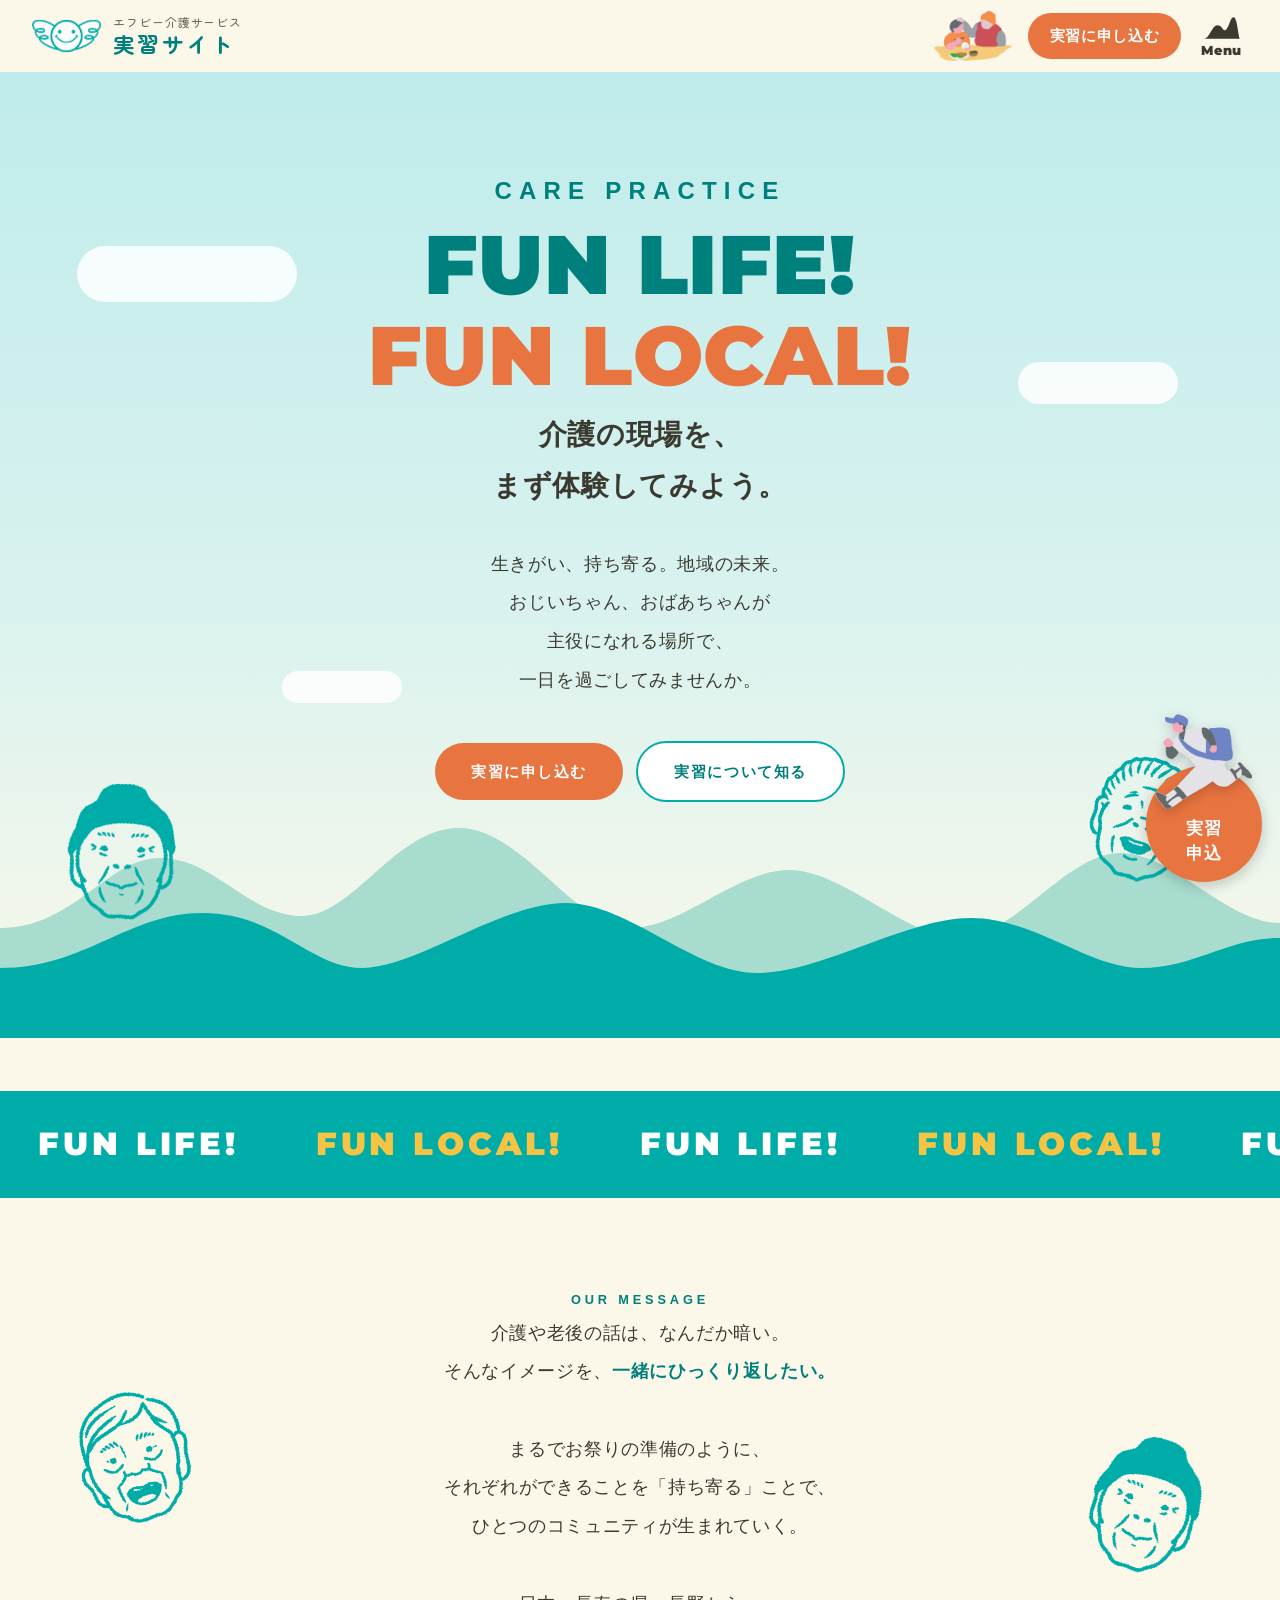
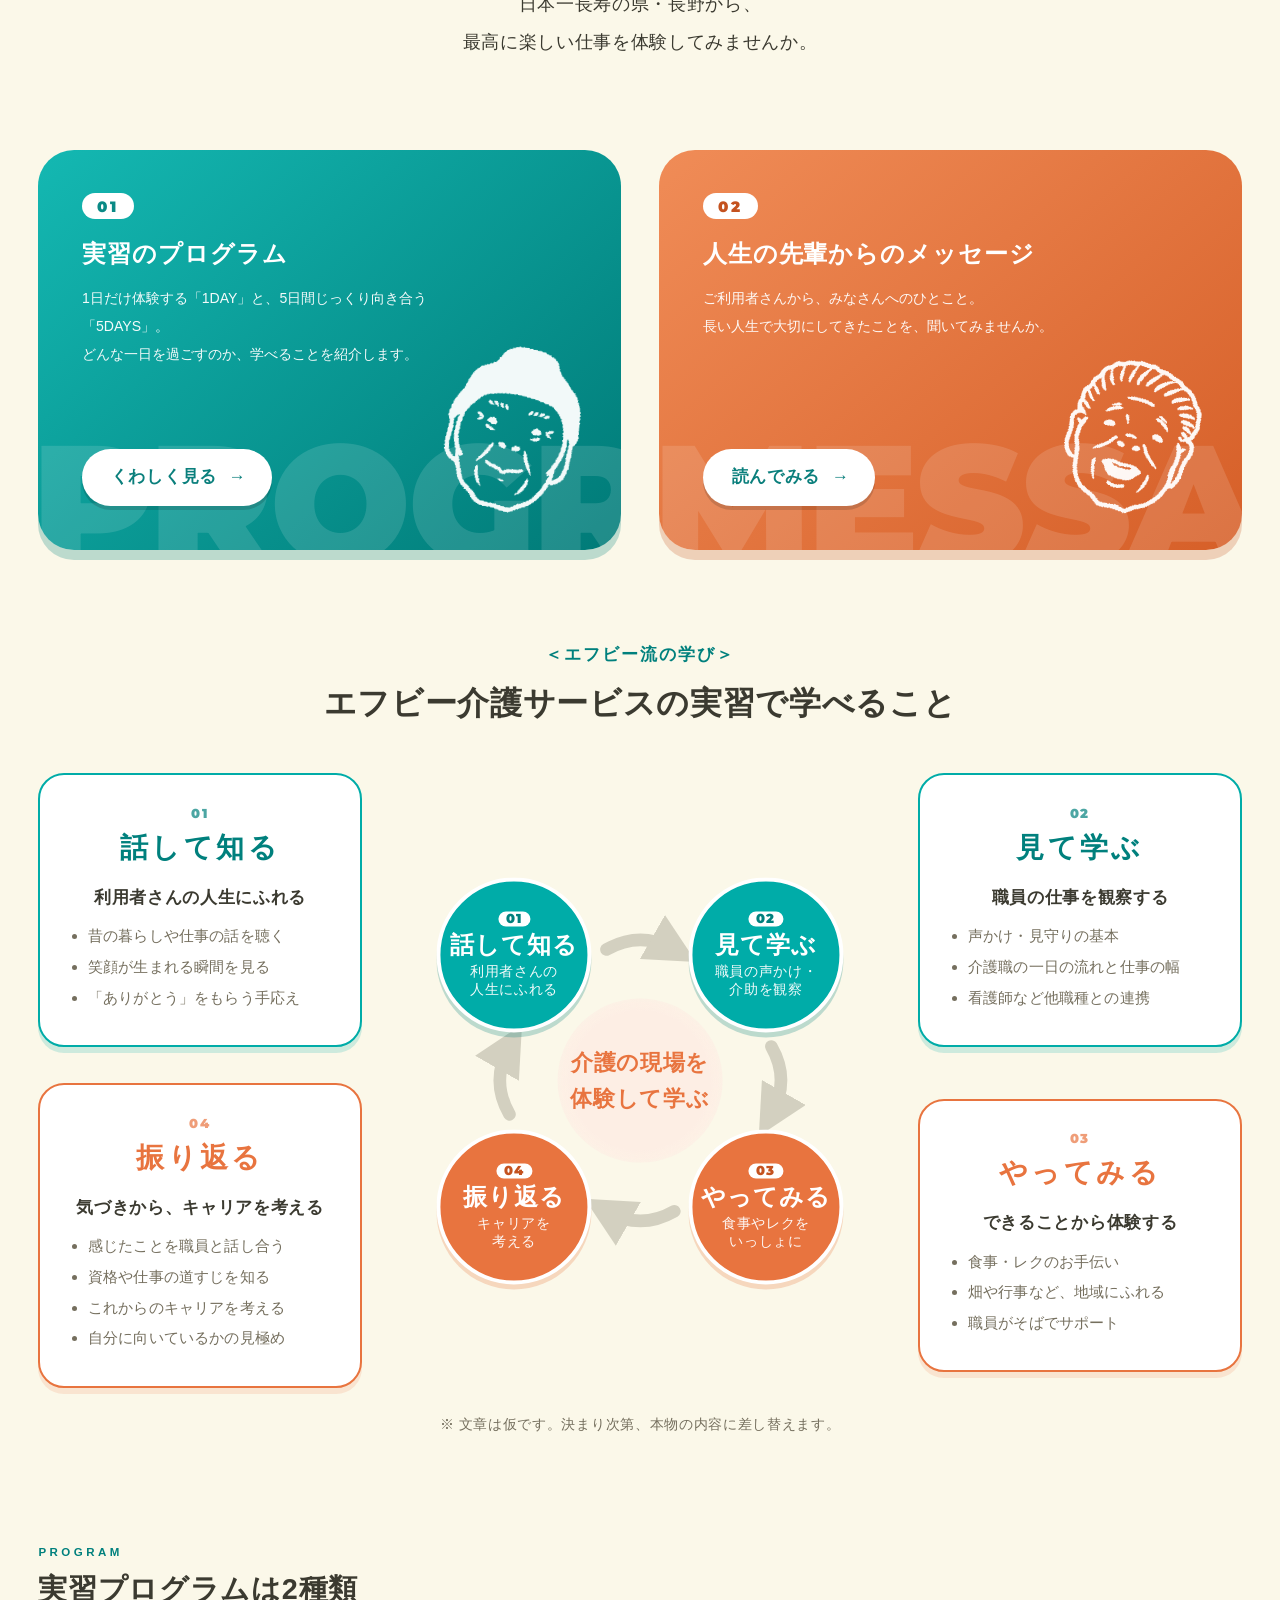
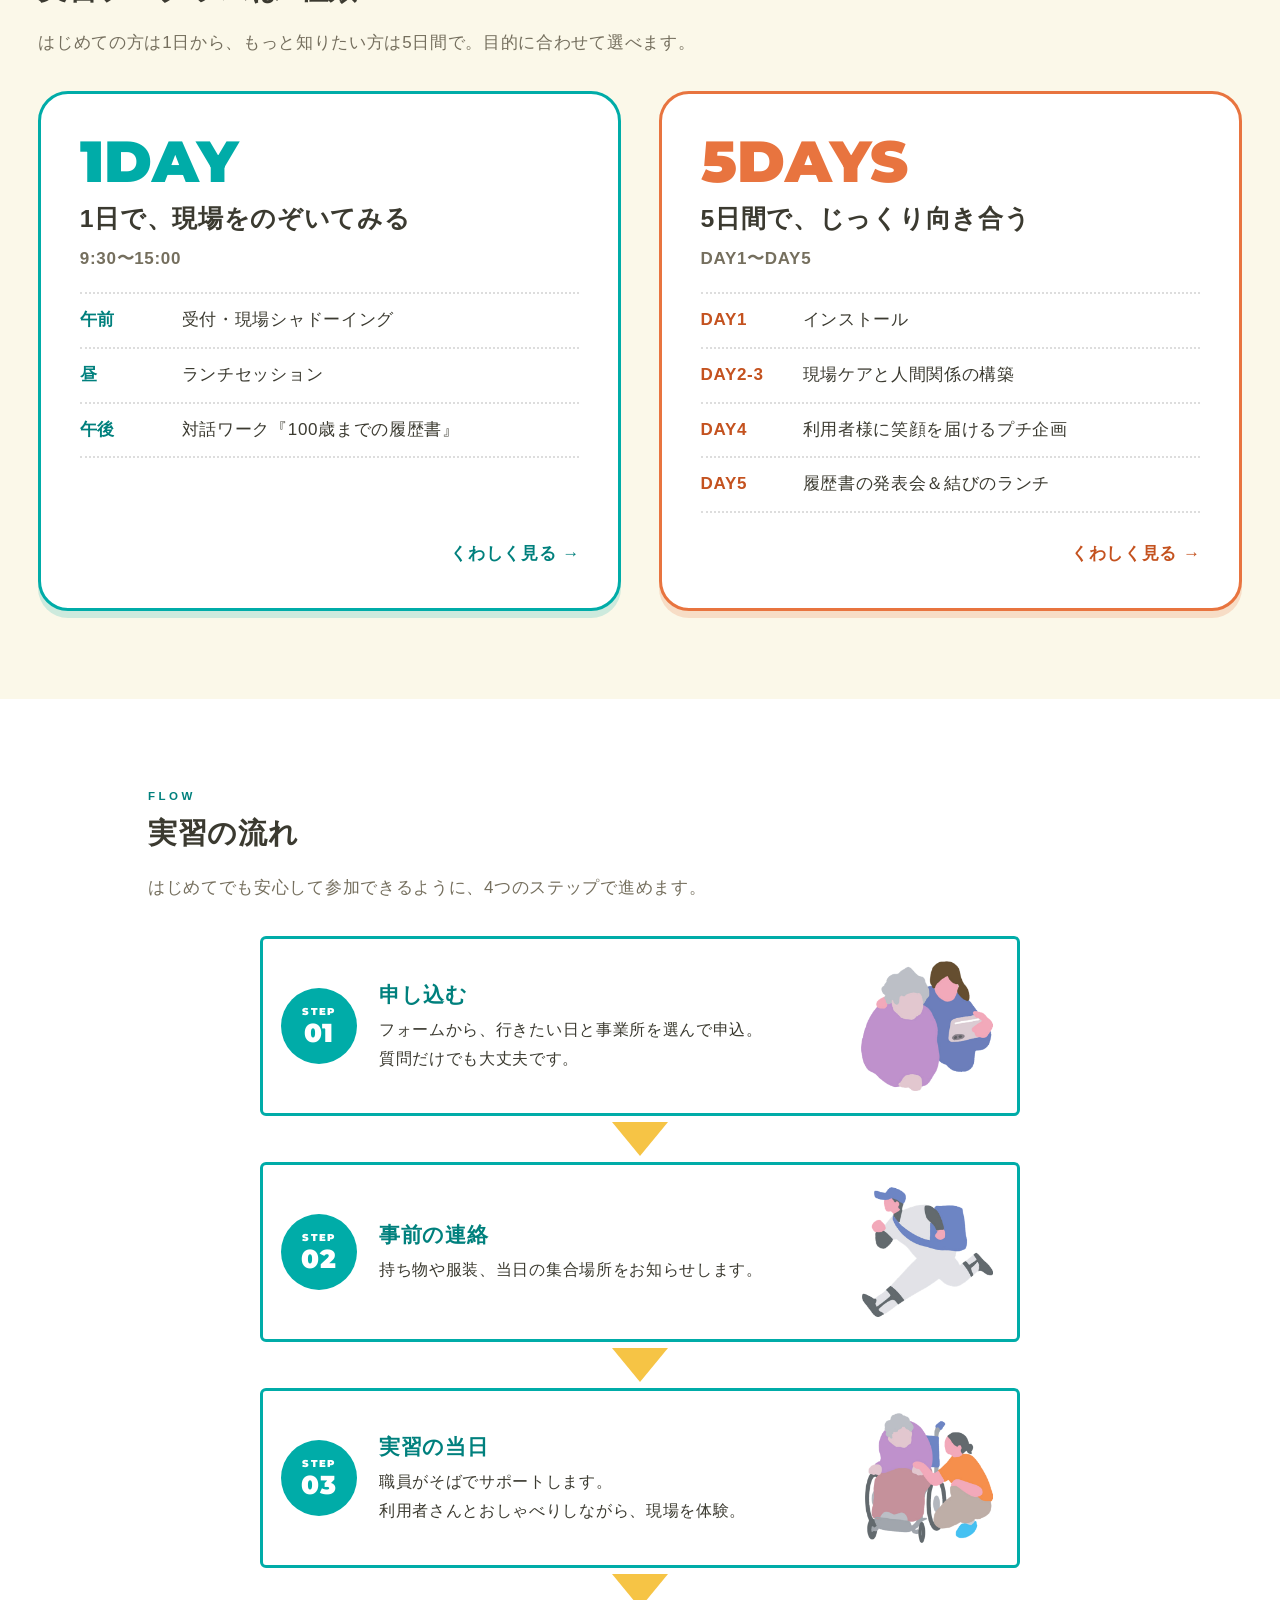
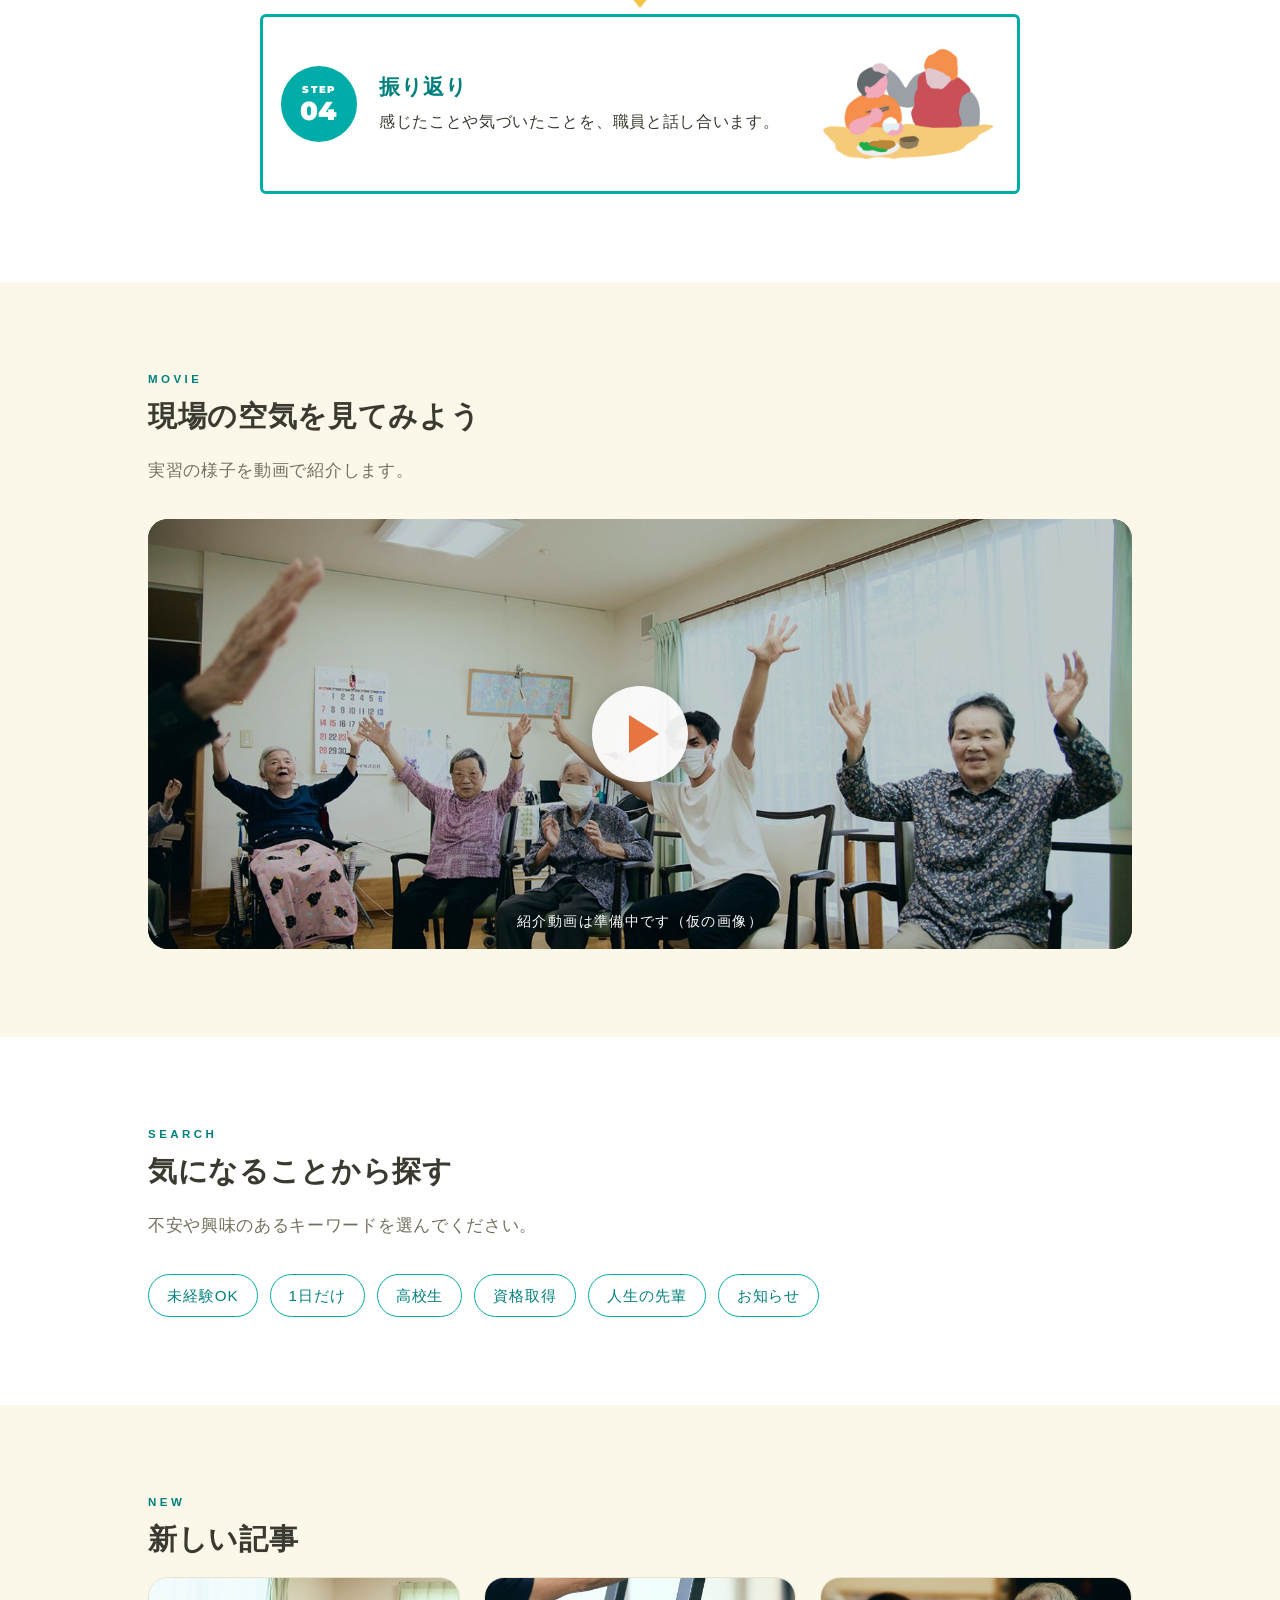
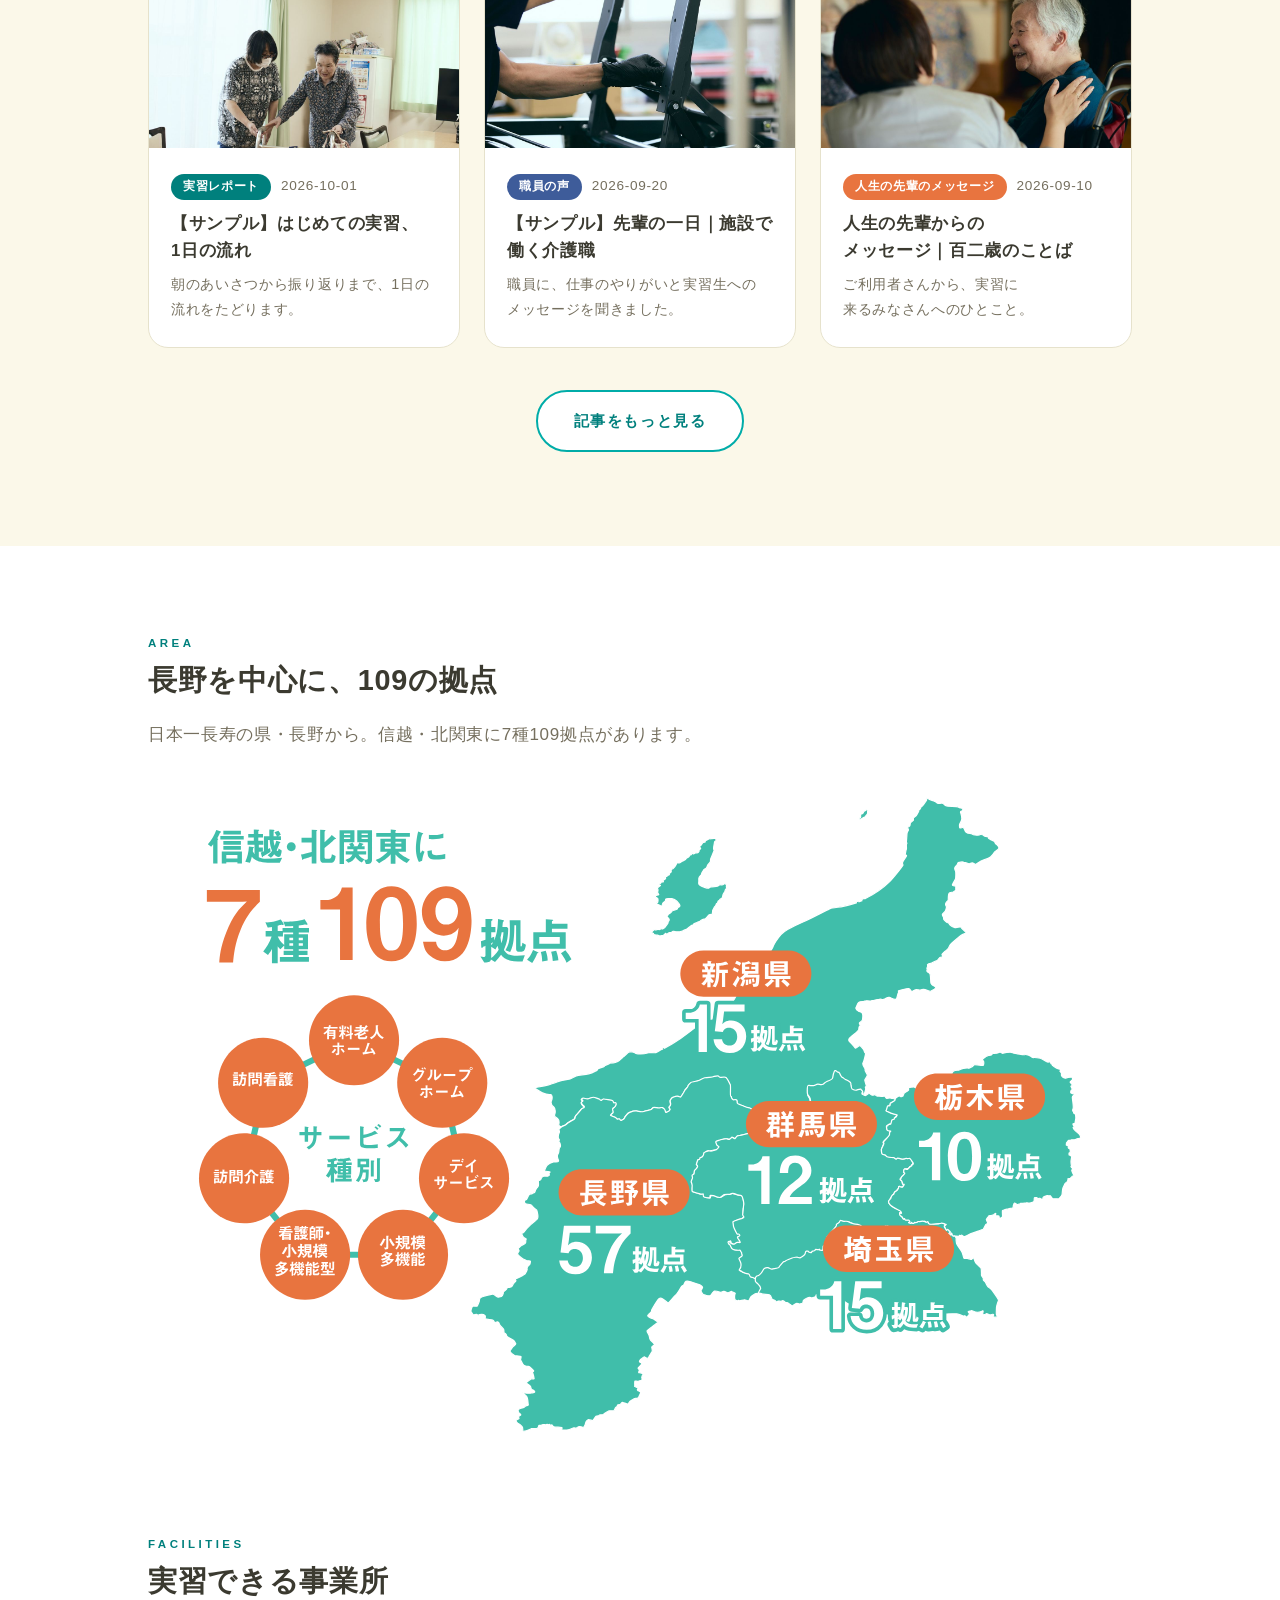
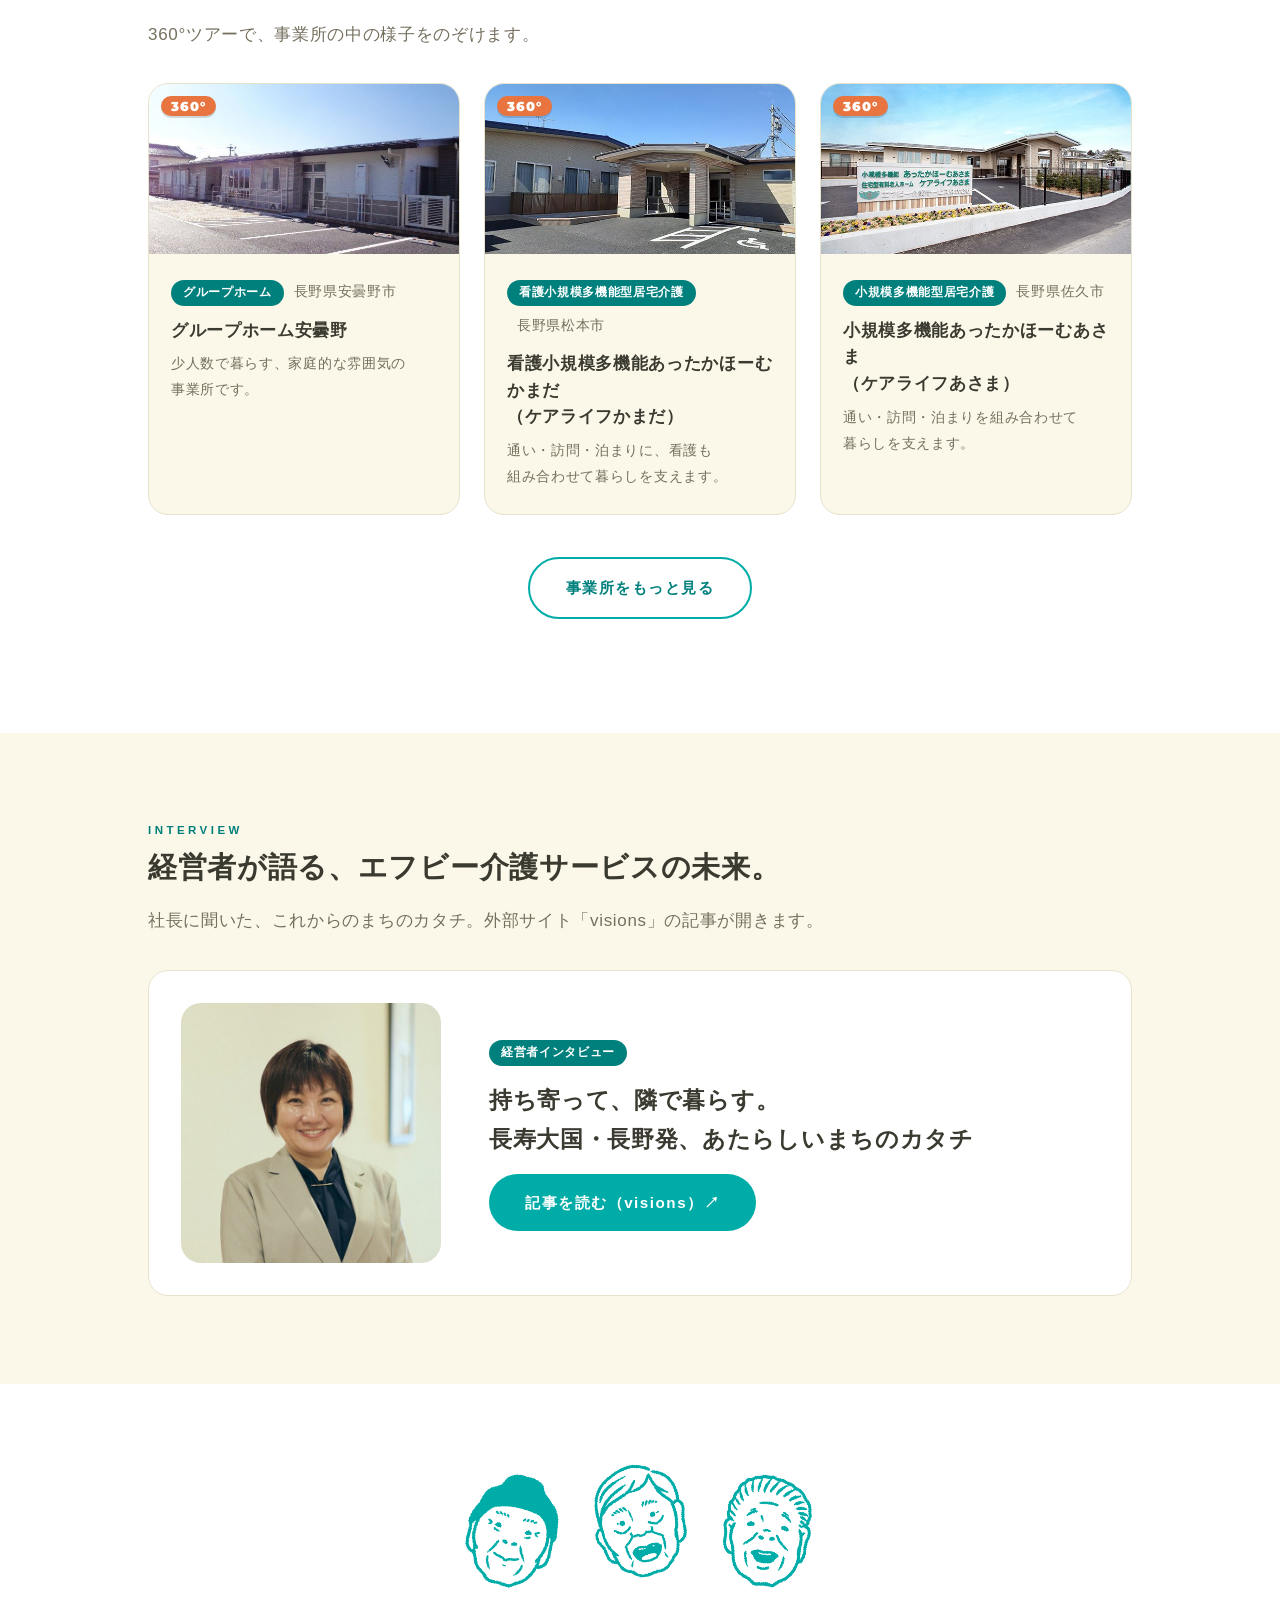
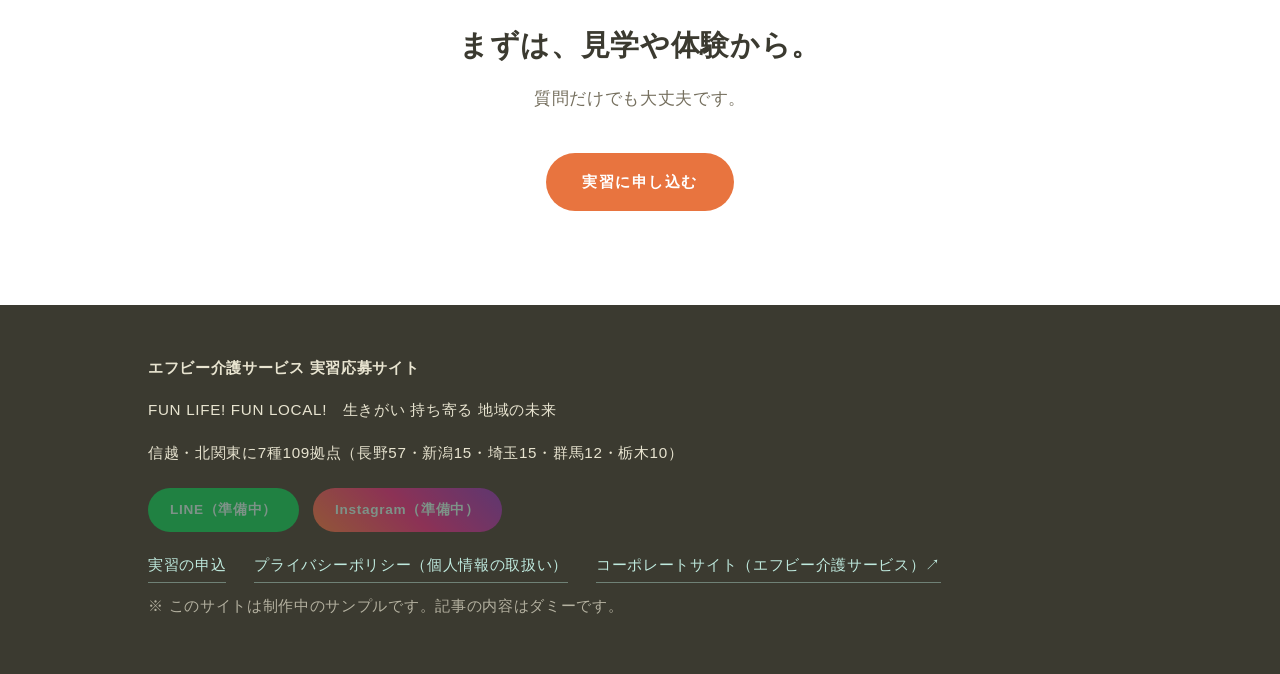
==== commit efe029e4: "Revert "TOPに色のブロックを入れて白っぽさを解消" This reverts commit 6dd6b291496ed94e8fde632b15cad53539c77ea7." ====
--- a/index.html
+++ b/index.html
@@ -13,7 +13,7 @@
 <p>まるでお祭りの準備のように、<br>それぞれができることを「持ち寄る」ことで、<br>ひとつのコミュニティが生まれていく。</p><br>
 <p>日本一長寿の県・長野から、<br>最高に楽しい仕事を体験してみませんか。</p></div></section>
 <section class="block"><div class="wrap wide"><div class="pick"><a href="about.html#program" class="pk pk1 rv"><em class="bg" aria-hidden="true">PROGRAM</em><span class="no">01</span><b>実習のプログラム</b><span class="tx">1日だけ体験する「1DAY」と、5日間じっくり向き合う「5DAYS」。<br>どんな一日を過ごすのか、学べることを紹介します。</span><span class="btn-go">くわしく見る<i aria-hidden="true">→</i></span><img src="img/senpai1.png" alt=""></a><a href="articles.html?cat=人生の先輩のメッセージ" class="pk pk2 rv"><em class="bg" aria-hidden="true">MESSAGE</em><span class="no">02</span><b>人生の先輩からのメッセージ</b><span class="tx">ご利用者さんから、みなさんへのひとこと。<br>長い人生で大切にしてきたことを、聞いてみませんか。</span><span class="btn-go">読んでみる<i aria-hidden="true">→</i></span><img src="img/senpai3.png" alt=""></a></div></div></section>
-<section class="block rel tint tint-m" id="learn"><div class="wrap wide">
+<section class="block rel" id="learn"><div class="wrap wide">
 <p class="lh-sub">＜エフビー流の学び＞</p><h2 class="lh-ttl">エフビー介護サービスの実習で学べること</h2>
 <div class="learn">
 <div class="lcycle rv" aria-label="実習の学びの流れ"><svg viewBox="0 0 100 100" aria-hidden="true"><defs><marker id="ah" viewBox="0 0 10 10" refX="5" refY="5" markerWidth="4" markerHeight="4" orient="auto"><path d="M0 0L10 5L0 10Z" fill="#d3d0c0"/></marker></defs>
@@ -23,15 +23,15 @@
 <div class="lbox lb-t rv b1"><h3><i>01</i>話して知る</h3><p class="lq">利用者さんの人生にふれる</p><ul><li><span class="nb">昔の暮らしや</span><span class="nb">仕事の話を聴く</span></li><li><span class="nb">笑顔が生まれる</span><span class="nb">瞬間を見る</span></li><li><span class="nb">「ありがとう」を</span><span class="nb">もらう手応え</span></li></ul></div><div class="lbox lb-t rv b2"><h3><i>02</i>見て学ぶ</h3><p class="lq">職員の仕事を観察する</p><ul><li>声かけ・見守りの基本</li><li><span class="nb">介護職の一日の流れと</span><span class="nb">仕事の幅</span></li><li><span class="nb">看護師など</span><span class="nb">他職種との連携</span></li></ul></div><div class="lbox lb-o rv b3"><h3><i>03</i>やってみる</h3><p class="lq">できることから体験する</p><ul><li><span class="nb">食事・レクの</span><span class="nb">お手伝い</span></li><li><span class="nb">畑や行事など、</span><span class="nb">地域にふれる</span></li><li>職員がそばでサポート</li></ul></div><div class="lbox lb-o rv b4"><h3><i>04</i>振り返る</h3><p class="lq">気づきから、キャリアを考える</p><ul><li><span class="nb">感じたことを</span><span class="nb">職員と話し合う</span></li><li><span class="nb">資格や仕事の</span><span class="nb">道すじを知る</span></li><li><span class="nb">これからの</span><span class="nb">キャリアを考える</span></li><li><span class="nb">自分に向いているかの</span><span class="nb">見極め</span></li></ul></div>
 </div><p class="center" style="color:var(--sub);font-size:.85rem;margin-top:24px">※ 文章は仮です。決まり次第、本物の内容に差し替えます。</p></div></section>
 <section class="block rel" id="program"><div class="wrap wide"><h2 class="sec"><small>PROGRAM</small>実習プログラムは2種類</h2><p class="lead">はじめての方は1日から、もっと知りたい方は5日間で。目的に合わせて選べます。</p><div class="proggrid"><a class="progc p1 rv" href="about.html#day1"><div class="pc-tag">1DAY</div><h3>1日で、現場をのぞいてみる</h3><p class="pc-sub">9:30〜15:00</p><ul><li><b>午前</b>受付・現場シャドーイング</li><li><b>昼</b>ランチセッション</li><li><b>午後</b>対話ワーク『100歳までの履歴書』</li></ul><span class="pc-go">くわしく見る <i>→</i></span></a><a class="progc p5 rv" href="about.html#days5"><div class="pc-tag">5DAYS</div><h3>5日間で、じっくり向き合う</h3><p class="pc-sub">DAY1〜DAY5</p><ul><li><b>DAY1</b>インストール</li><li><b>DAY2-3</b>現場ケアと人間関係の構築</li><li><b>DAY4</b>利用者様に笑顔を届けるプチ企画</li><li><b>DAY5</b>履歴書の発表会＆結びのランチ</li></ul><span class="pc-go">くわしく見る <i>→</i></span></a></div></div></section>
-<section class="block rel tint tint-d" id="flow"><div class="wrap"><h2 class="sec"><small>FLOW</small>実習の流れ</h2><p class="lead">はじめてでも安心して参加できるように、4つのステップで進めます。</p><ol class="flow"><li class="step"><div class="badge"><small>STEP</small>01</div><div class="st-body"><h3>申し込む</h3><p>フォームから、行きたい日と事業所を選んで申込。質問だけでも大丈夫です。</p></div><img class="ill" src="img/step1.png" alt="スマートフォンを見ながら話す利用者さんと職員"></li><li class="arrow" aria-hidden="true"></li><li class="step"><div class="badge"><small>STEP</small>02</div><div class="st-body"><h3>事前の連絡</h3><p>持ち物や服装、当日の集合場所をお知らせします。</p></div><img class="ill" src="img/step2.png" alt="リュックを背負って出かける実習生"></li><li class="arrow" aria-hidden="true"></li><li class="step"><div class="badge"><small>STEP</small>03</div><div class="st-body"><h3>実習の当日</h3><p>職員がそばでサポートします。利用者さんとおしゃべりしながら、現場を体験。</p></div><img class="ill" src="img/step3.png" alt="車いすの利用者さんに寄りそう職員"></li><li class="arrow" aria-hidden="true"></li><li class="step"><div class="badge"><small>STEP</small>04</div><div class="st-body"><h3>振り返り</h3><p>感じたことや気づいたことを、職員と話し合います。</p></div><img class="ill" src="img/step4.png" alt="食卓を囲んで話す利用者さんと職員"></li></ol></div></section>
+<section class="block alt rel" id="flow"><div class="wrap"><h2 class="sec"><small>FLOW</small>実習の流れ</h2><p class="lead">はじめてでも安心して参加できるように、4つのステップで進めます。</p><ol class="flow"><li class="step"><div class="badge"><small>STEP</small>01</div><div class="st-body"><h3>申し込む</h3><p>フォームから、行きたい日と事業所を選んで申込。質問だけでも大丈夫です。</p></div><img class="ill" src="img/step1.png" alt="スマートフォンを見ながら話す利用者さんと職員"></li><li class="arrow" aria-hidden="true"></li><li class="step"><div class="badge"><small>STEP</small>02</div><div class="st-body"><h3>事前の連絡</h3><p>持ち物や服装、当日の集合場所をお知らせします。</p></div><img class="ill" src="img/step2.png" alt="リュックを背負って出かける実習生"></li><li class="arrow" aria-hidden="true"></li><li class="step"><div class="badge"><small>STEP</small>03</div><div class="st-body"><h3>実習の当日</h3><p>職員がそばでサポートします。利用者さんとおしゃべりしながら、現場を体験。</p></div><img class="ill" src="img/step3.png" alt="車いすの利用者さんに寄りそう職員"></li><li class="arrow" aria-hidden="true"></li><li class="step"><div class="badge"><small>STEP</small>04</div><div class="st-body"><h3>振り返り</h3><p>感じたことや気づいたことを、職員と話し合います。</p></div><img class="ill" src="img/step4.png" alt="食卓を囲んで話す利用者さんと職員"></li></ol></div></section>
 <section class="block"><div class="wrap"><h2 class="sec"><small>MOVIE</small>現場の空気を見てみよう</h2><p class="lead">実習の様子を動画で紹介します。</p><div class="video ph"><img src="img/photo-hands.jpg" alt="みんなで手を上げて体を動かす実習の様子（仮の画像）"><span class="play" aria-hidden="true"></span><span class="vcap">紹介動画は準備中です（仮の画像）</span></div></div></section>
-<section class="block tint tint-y"><div class="wrap"><h2 class="sec"><small>SEARCH</small>気になることから探す</h2><p class="lead">不安や興味のあるキーワードを選んでください。</p><div class="tags" id="tags"></div></div></section>
+<section class="block alt"><div class="wrap"><h2 class="sec"><small>SEARCH</small>気になることから探す</h2><p class="lead">不安や興味のあるキーワードを選んでください。</p><div class="tags" id="tags"></div></div></section>
 <section class="block"><div class="wrap"><h2 class="sec"><small>NEW</small>新しい記事</h2><div class="grid" id="list"></div><p class="center mt"><a class="btn ghost" href="articles.html">記事をもっと見る</a></p></div></section>
-<section class="block tint tint-m"><div class="wrap"><h2 class="sec"><small>AREA</small>長野を中心に、109の拠点</h2><p class="lead">日本一長寿の県・長野から。信越・北関東に7種109拠点があります。</p>
+<section class="block alt"><div class="wrap"><h2 class="sec"><small>AREA</small>長野を中心に、109の拠点</h2><p class="lead">日本一長寿の県・長野から。信越・北関東に7種109拠点があります。</p>
 <figure class="area-fig"><img src="img/area-map.svg" alt="エフビー介護サービスの活動拠点。信越・北関東に7種109拠点。新潟県15、長野県57、群馬県12、栃木県10、埼玉県15拠点。サービスは有料老人ホーム、グループホーム、デイサービス、小規模多機能、看護師・小規模多機能型、訪問介護、訪問看護の7種類。"></figure></div></section>
-<section class="block tint tint-s"><div class="wrap"><h2 class="sec"><small>FACILITIES</small>実習できる事業所</h2><p class="lead">360°ツアーで、事業所の中の様子をのぞけます。</p><div class="grid" id="fac"></div><p class="center mt"><a class="btn ghost" href="facilities.html">事業所をもっと見る</a></p></div></section>
+<section class="block alt"><div class="wrap"><h2 class="sec"><small>FACILITIES</small>実習できる事業所</h2><p class="lead">360°ツアーで、事業所の中の様子をのぞけます。</p><div class="grid" id="fac"></div><p class="center mt"><a class="btn ghost" href="facilities.html">事業所をもっと見る</a></p></div></section>
 <section class="block rel" id="interview"><div class="wrap"><h2 class="sec"><small>INTERVIEW</small>経営者が語る、エフビー介護サービスの未来。</h2>
 <p class="lead">社長に聞いた、これからのまちのカタチ。外部サイト「visions」の記事が開きます。</p>
 <a class="iv" href="https://www.vision-community.jp/articles/58102d0c-9da2-4661-a0a1-ddda64720cd3" target="_blank" rel="noopener"><img src="img/ceo.jpg" alt="エフビー介護サービス 社長の柳澤 美穂さん"><div class="iv-body"><span class="label">経営者インタビュー</span><h3>持ち寄って、隣で暮らす。<br>長寿大国・長野発、あたらしいまちのカタチ</h3><span class="btn">記事を読む（visions）↗</span></div></a></div></section>
-<section class="block rel tint tint-d cta"><div class="wrap center"><div class="trio" aria-hidden="true"><img src="img/senpai1.png" alt=""><img src="img/senpai2.png" alt=""><img src="img/senpai3.png" alt=""></div><h2 class="sec">まずは、見学や体験から。</h2><p class="lead">質問だけでも大丈夫です。</p><a class="btn orange" href="apply.html">実習に申し込む</a></div></section>
+<section class="block alt rel"><div class="wrap center"><div class="trio" aria-hidden="true"><img src="img/senpai1.png" alt=""><img src="img/senpai2.png" alt=""><img src="img/senpai3.png" alt=""></div><h2 class="sec">まずは、見学や体験から。</h2><p class="lead">質問だけでも大丈夫です。</p><a class="btn orange" href="apply.html">実習に申し込む</a></div></section>
 <script src="js/config.js"></script><script src="js/articles-data.js"></script><script src="js/site.js"></script><script>layout();(async()=>{const a=await loadArticles();document.getElementById("list").innerHTML=a.slice(0,3).map(card).join("");const t=[...new Set(a.flatMap(x=>x.tags||[]))];fillFac("fac",3);document.getElementById("tags").innerHTML=t.map(x=>`<a class="tag" href="articles.html?tag=${encodeURIComponent(x)}">${esc(x)}</a>`).join("");})();</script></body></html>
--- a/css/style.css
+++ b/css/style.css
@@ -479,19 +479,3 @@
 @media(max-width:860px){.pick .pk img{top:20px;bottom:auto;right:22px;width:84px}.pick .pk .no{margin-bottom:2.4em}.pick .pk{min-height:0}}
 .wrap.wide{max-width:1400px;padding:0 clamp(16px,3vw,48px)}
 @media(max-width:860px){.pick .pk img{width:72px;top:18px;right:20px}.pick .pk .no{margin-bottom:2.8em}}
-
-/* color blocks (index) */
-section.tint{border-radius:clamp(28px,5vw,64px);margin:var(--gap) clamp(8px,2vw,28px) 0;padding:var(--gap) 0}
-section.tint+section.block{padding-top:var(--gap)}
-section.tint-m{background:#d9f1ef}
-section.tint-y{background:#fff0c4}
-section.tint-s{background:#ffe3d3}
-section.tint-d{background:linear-gradient(160deg,#10b6b1,#00807d);color:#fff}
-section.tint-d .sec,section.tint-d .sec small,section.tint-d .lead,section.tint-d p{color:#fff}
-section.tint-d .sec small{opacity:.85}
-section.tint-d .card,section.tint-d .step,section.tint-d .flow>*{color:var(--ink)}
-section.tint-d .card p,section.tint-d .step p{color:var(--sub)}
-section.tint-d .btn{background:#fff;color:var(--mint-d)}
-section.tint-d.cta .btn{background:var(--accent);color:#fff}
-section.tint .card{background:#fff}
-section.tint.alt .card,section.tint-m .card,section.tint-y .card,section.tint-s .card{background:#fff}
